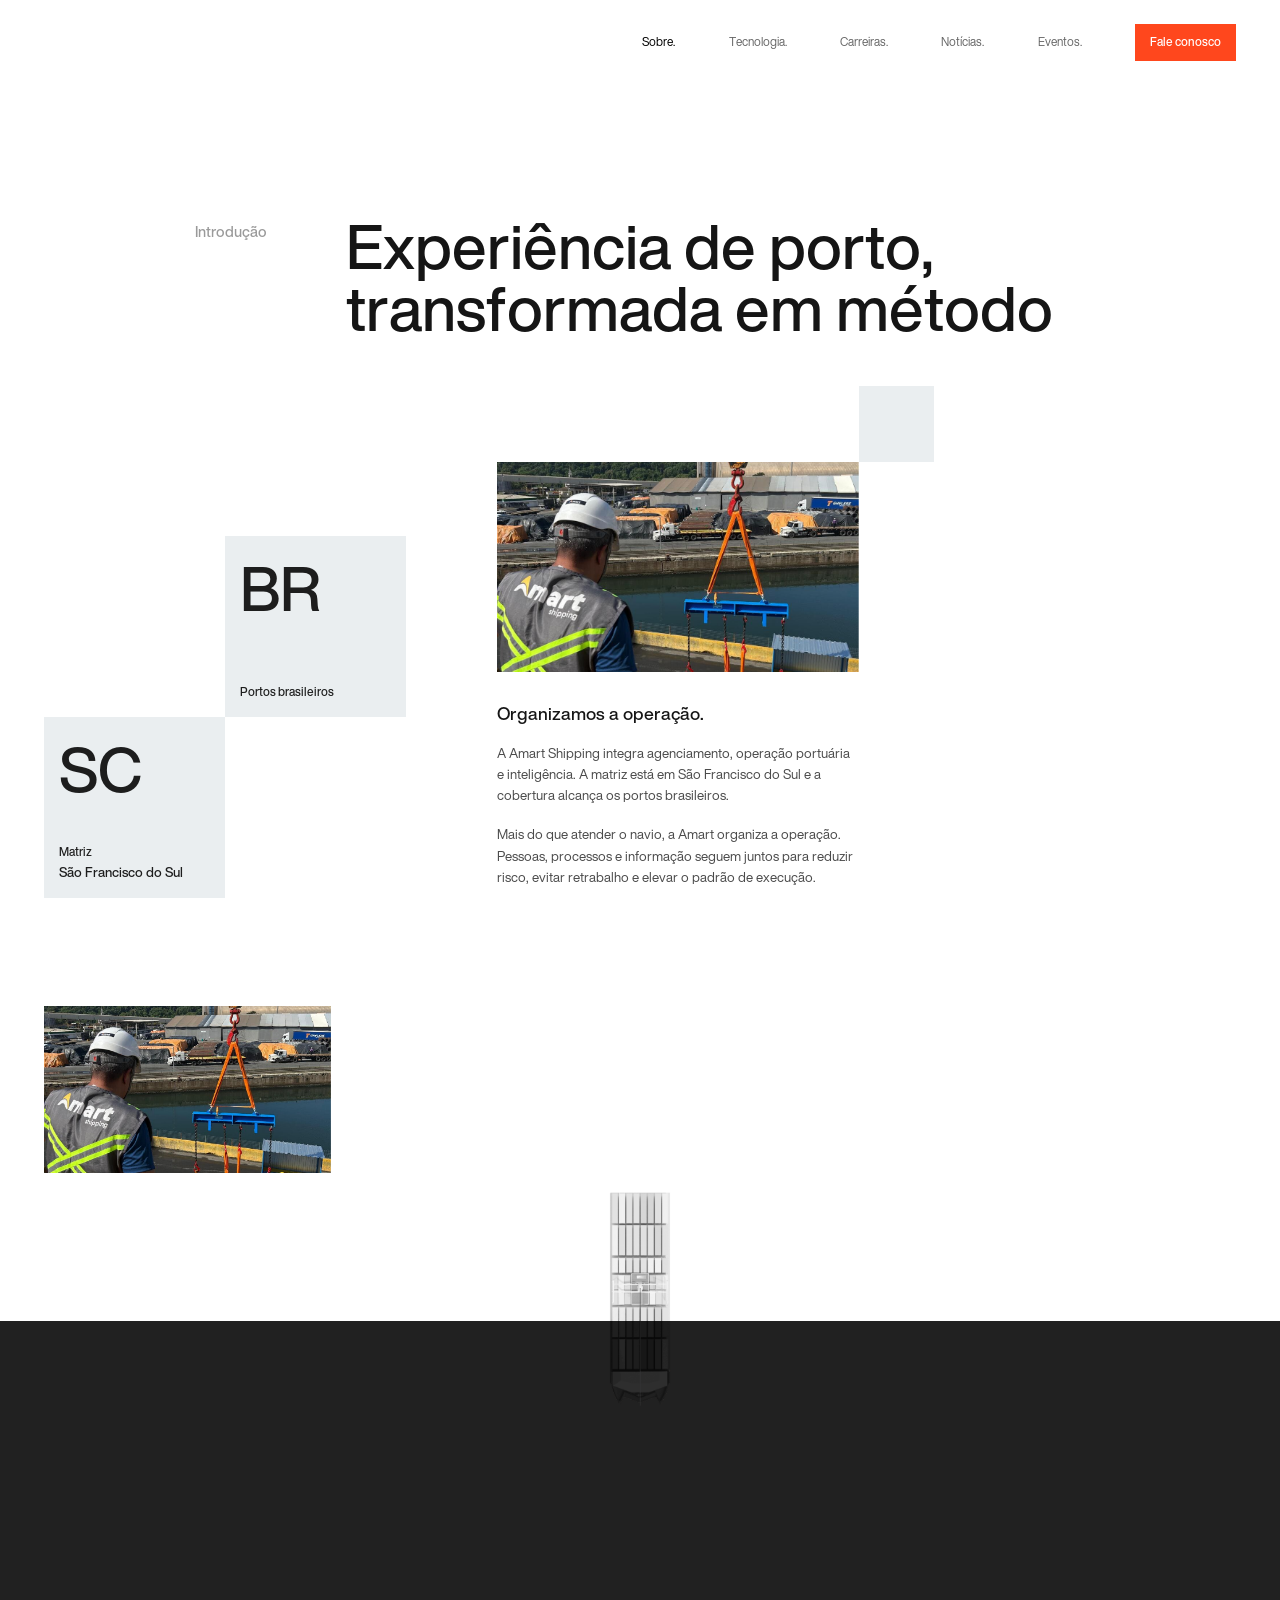
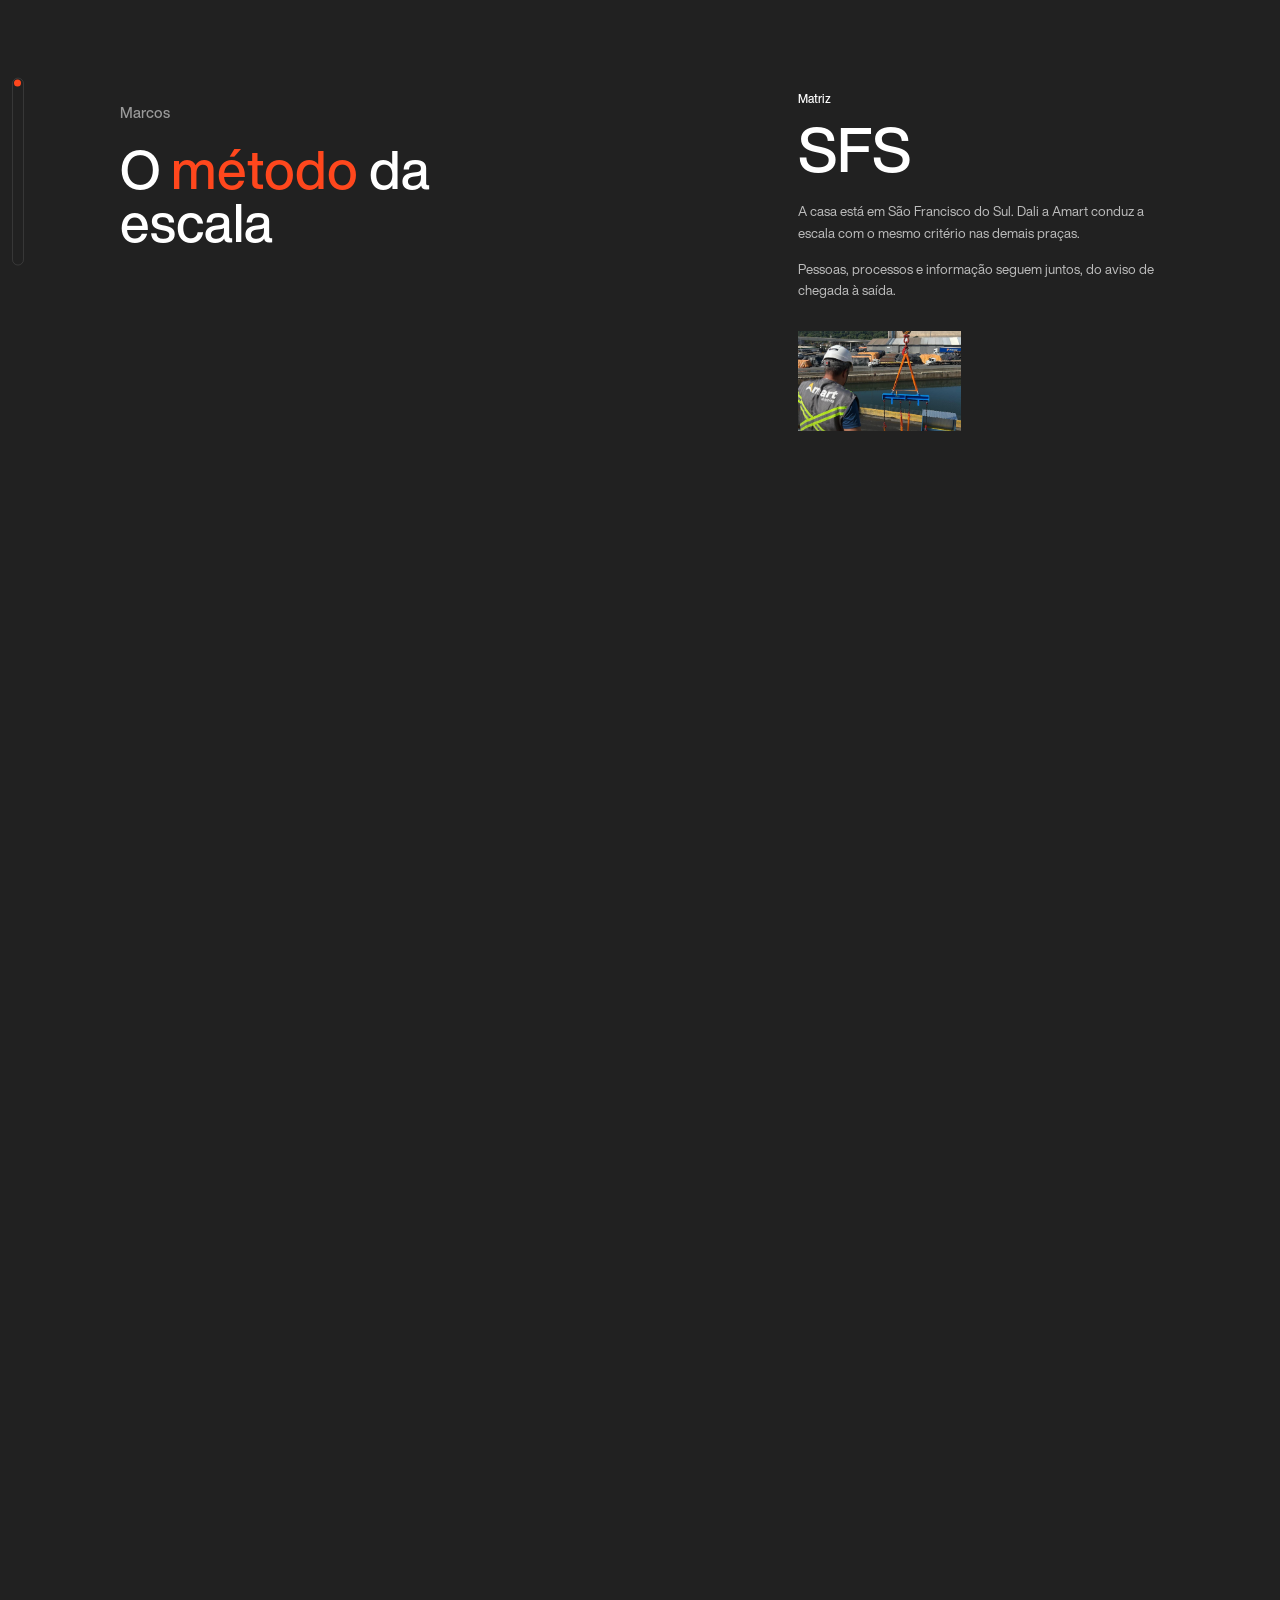
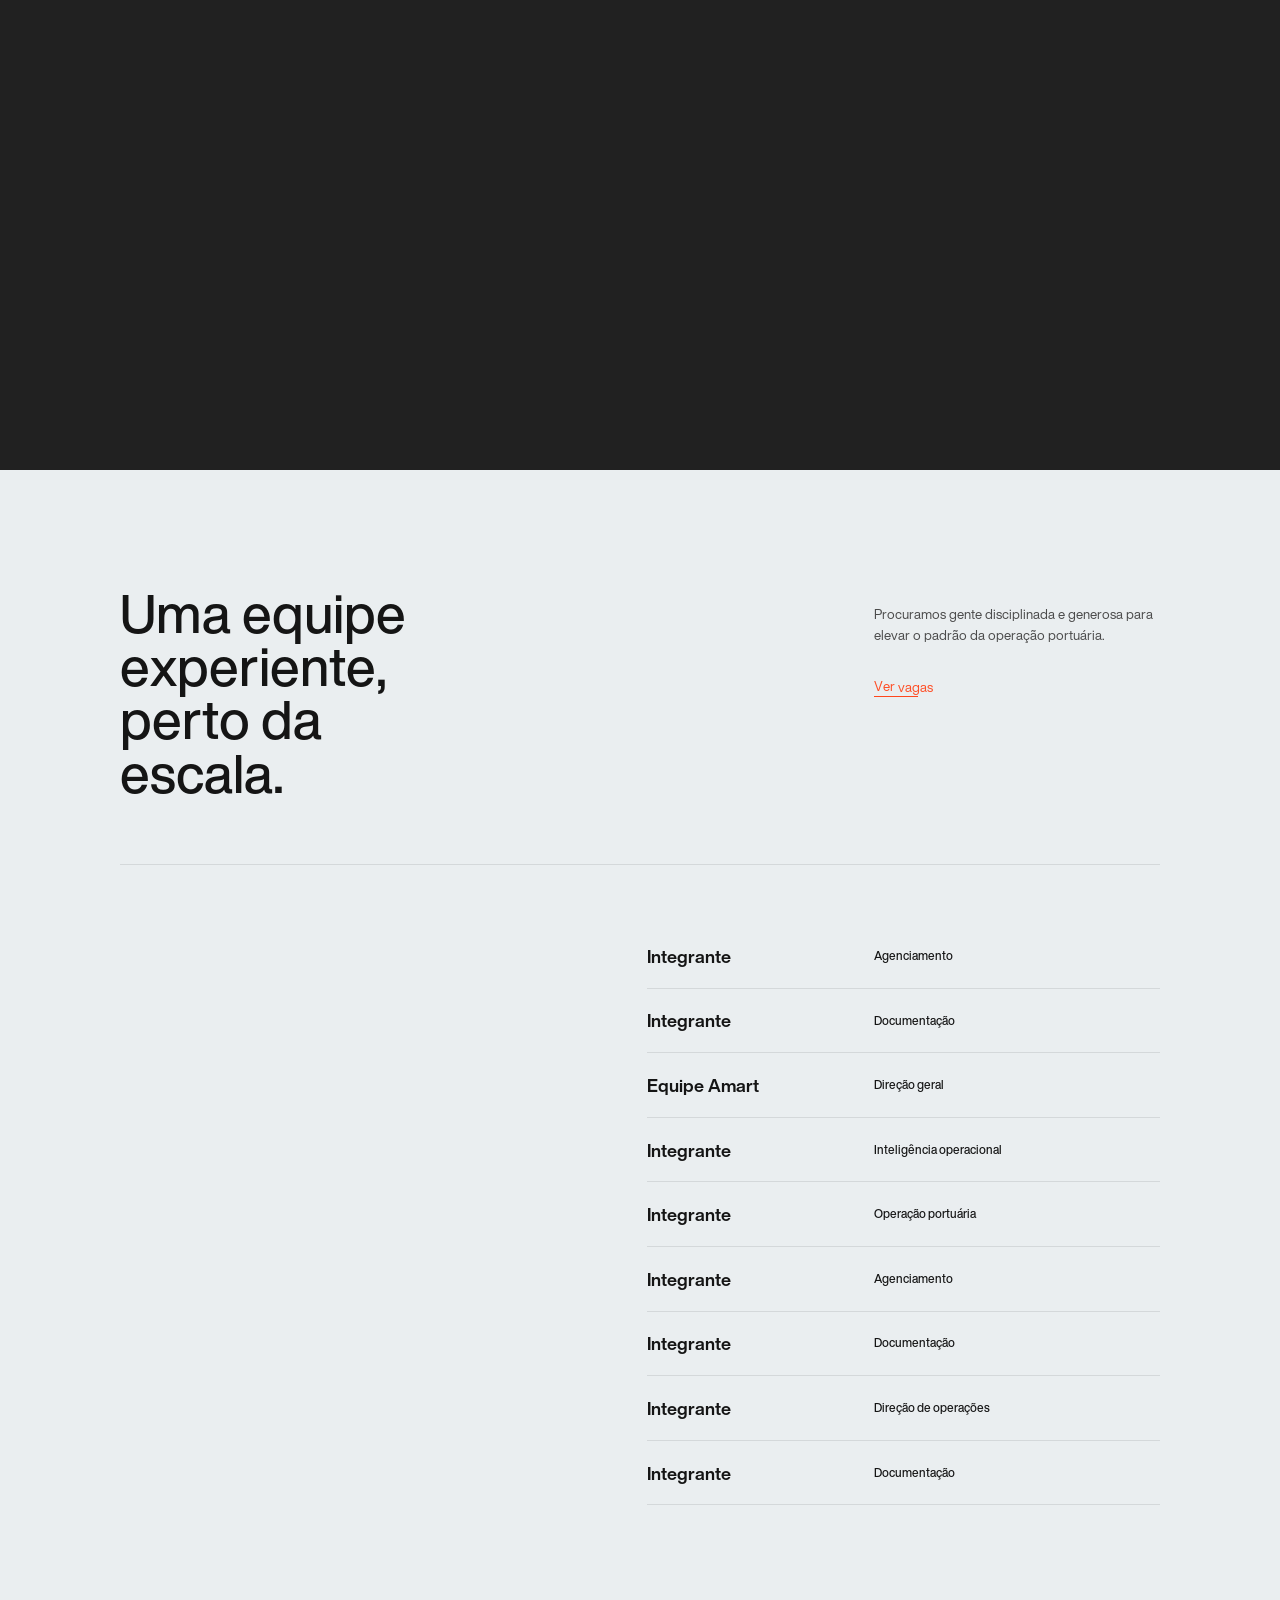
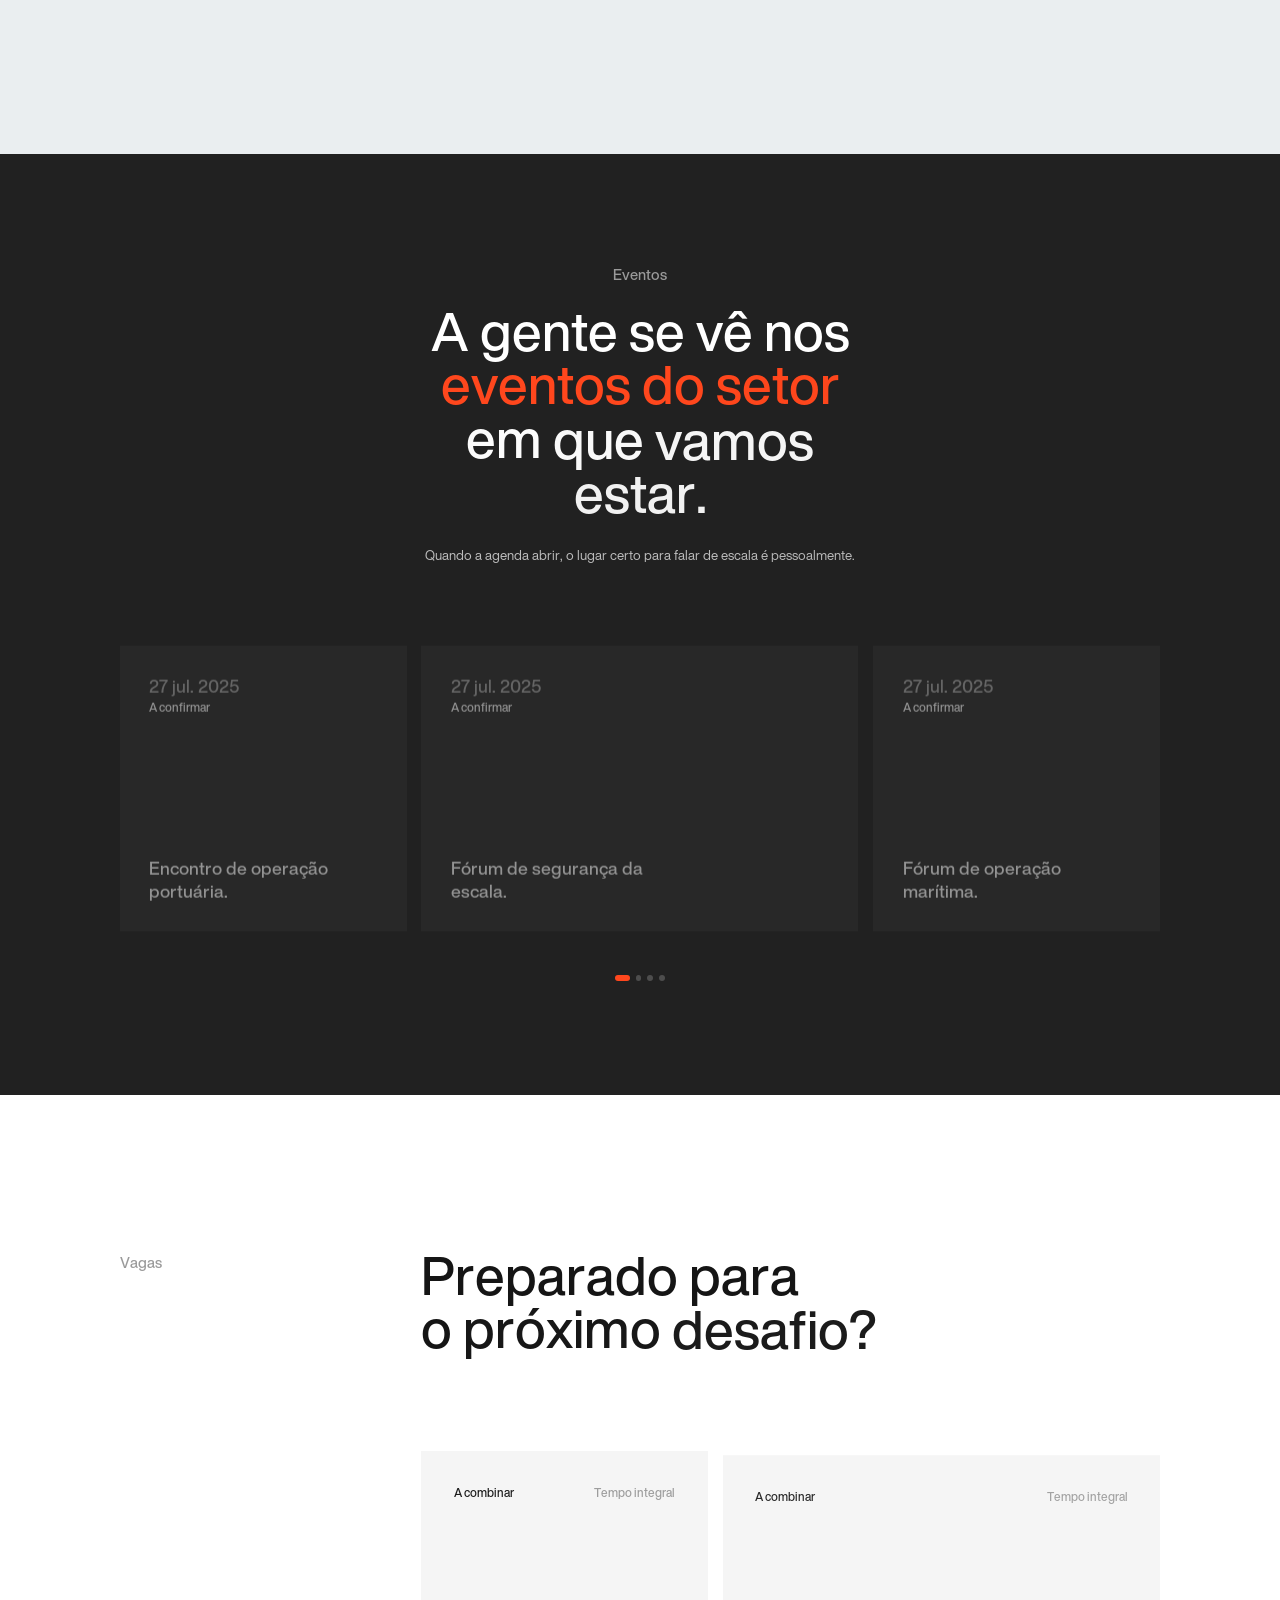
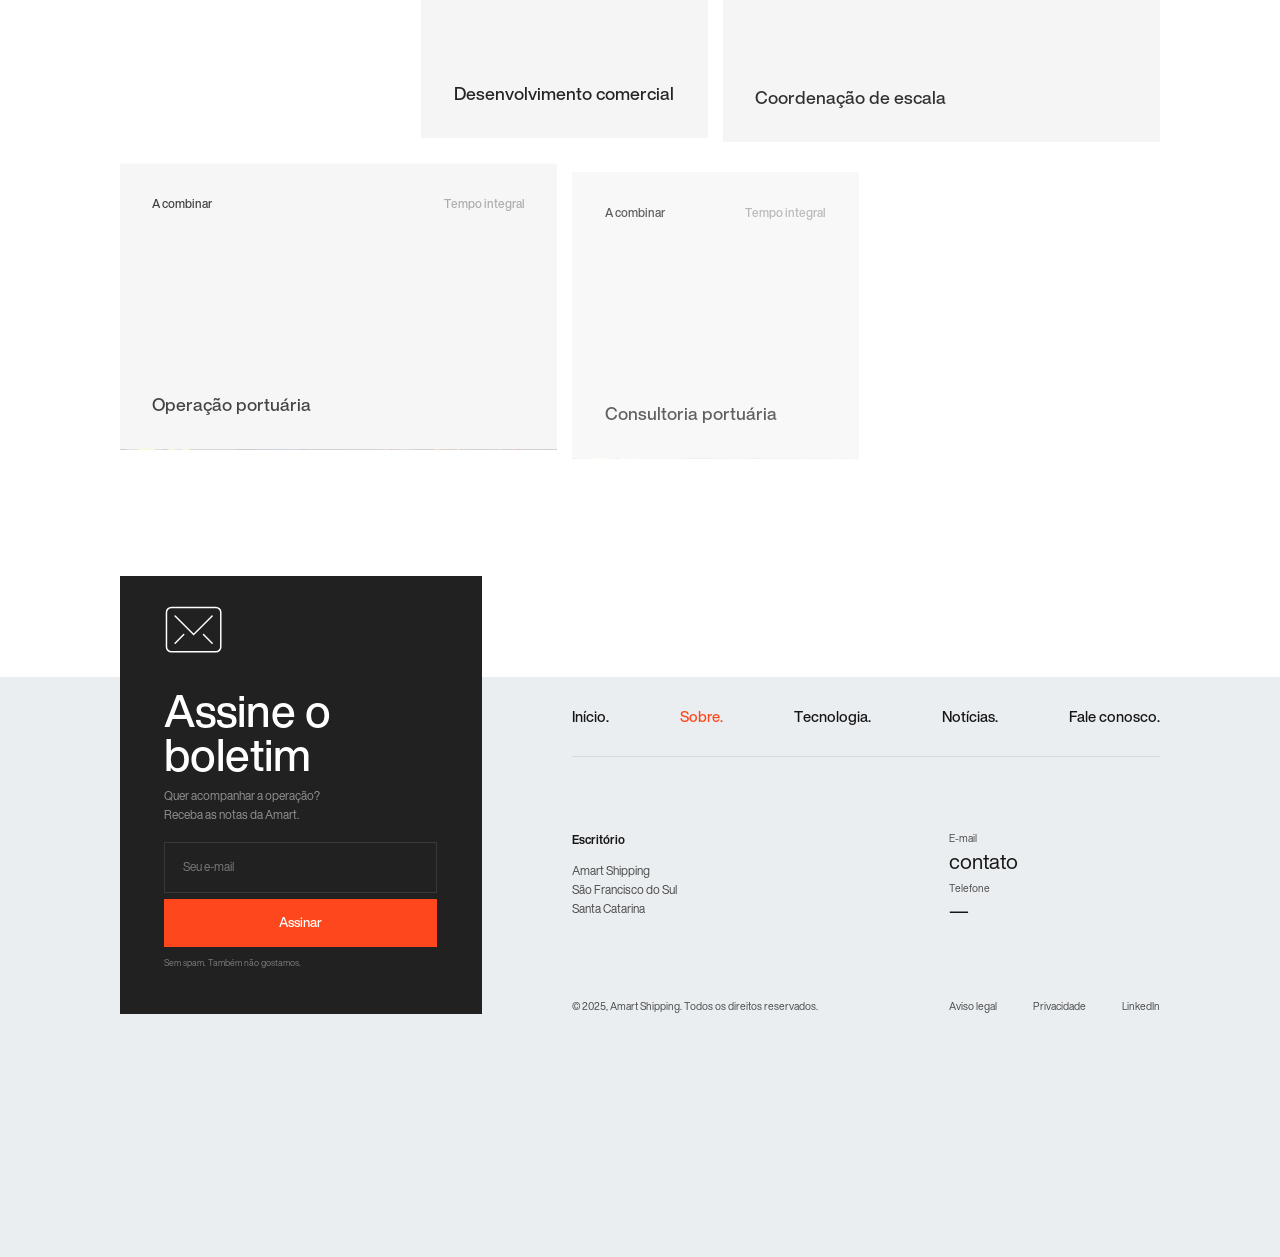
==== about.html @ 6702dd3d "P0 NAUTICA Site de exemplo da Amart Shipping, em português, organizado para VS Code/Live Server.  Co" ====
<!DOCTYPE html><html lang="pt-BR"><head><meta charset="utf-8"><meta name="viewport" content="width=device-width, initial-scale=1.0"><title>Sobre</title><meta property="og:image" content=""><meta property="og:site_name" content="Amart Shipping"><link rel="icon" href="[data-uri]"><meta name="description" content="Operação marítima bem coordenada"><link rel="stylesheet" href="assets/css/index.78ddb5e8.css?v=7"><script src="assets/js/index.d13a8d90.js?v=5"></script></head><body> <div class="wrapper" data-barba="wrapper">  <div class="contact popup"> <div class="popup__overlay"></div> <div class="popup__main" data-lenis-prevent> <form action="#" class="popup__main-form"> <div class="popup__main-head"> <h3 class="h4 heading heading-f-lh popup__main-head-title"> Fale conosco </h3> <div class="popup__main-head-txt txt txt-18"> A escala pede coordenação. Se quiser entender como a Amart conduz a operação, fale com a gente. </div> </div> <div class="popup__main-contact"> <div class="popup__main-contact-label txt txt-18"> Ou prefere apenas dizer olá? </div> <a href="#" class="hover-un popup__main-contact-link txt txt-24"> contato </a> </div> <div class="popup__main-form-inner"> <div class="input-wrap"> <input type="text" class="input-field txt txt-18" name="name" placeholder="Seu nome" required> <div class="input-field-line"></div> </div> <div class="input-wrap"> <input type="email" class="input-field txt txt-18" name="email" placeholder="Seu e-mail" required> <div class="input-field-line"></div> </div> <div class="input-wrap textarea-wrap"> <textarea name="message" cols="30" rows="3" class="input-field txt txt-18" placeholder="Mensagem"></textarea> <div class="input-field-line"></div> </div> <input type="text" class="honey-input" name="blablabla"> </div> <div class="hidden popup__main-form-success"> <p class="popup__main-form-success-txt txt txt-24 txt-med"> Obrigado, <span data-form-name="#"></span> <br><br> Sua mensagem foi recebida. Retornaremos assim que ela chegar. Será um prazer seguir com você. <br><br> Atenciosamente, <br> Equipe Amart </p> </div> <button type="submit" class="arr-hover popup__main-submit"> <div class="popup__main-submit-inner popup__main-submit-inner-default"> <div class="h6 heading heading-bold popup__main-submit-inner-txt">Enviar mensagem</div> <div class="arr-wrap arr-wrap-32"> <div class="arr-ic-main icon icon-32"> <svg width="32" height="32" viewbox="0 0 32 32" fill="none" xmlns="http://www.w3.org/2000/svg"> <path fill-rule="evenodd" clip-rule="evenodd" d="M30.4401 3.68089L3.00001 31.121L0.878693 28.9997L28.3188 1.55957L30.4401 3.68089Z" fill="currentColor"></path> <path fill-rule="evenodd" clip-rule="evenodd" d="M4.5 1.5H30.5V27.5H27.5V4.5H4.5V1.5Z" fill="currentColor"></path> </svg> </div> <div class="arr-ic-clone icon icon-32"> <svg width="32" height="32" viewbox="0 0 32 32" fill="none" xmlns="http://www.w3.org/2000/svg"> <path fill-rule="evenodd" clip-rule="evenodd" d="M30.4401 3.68089L3.00001 31.121L0.878693 28.9997L28.3188 1.55957L30.4401 3.68089Z" fill="currentColor"></path> <path fill-rule="evenodd" clip-rule="evenodd" d="M4.5 1.5H30.5V27.5H27.5V4.5H4.5V1.5Z" fill="currentColor"></path> </svg> </div> </div> </div> <a href="#" class="popup__main-submit-inner popup__main-submit-inner-success" data-popup="close"> <div class="h6 heading heading-bold popup__main-submit-inner-txt">Fechar</div> <div class="icon icon-32"> <svg width="32" height="32" viewbox="0 0 32 32" fill="none" xmlns="http://www.w3.org/2000/svg"> <path fill-rule="evenodd" clip-rule="evenodd" d="M3.00005 0.736328L16.0001 13.7364L29.0001 0.736328L31.2629 2.99907L18.2628 15.9991L31.2629 28.9992L29.0001 31.2619L16.0001 18.2619L3.00005 31.2619L0.737305 28.9992L13.7373 15.9991L0.737305 2.99907L3.00005 0.736328Z" fill="currentColor"></path> </svg> </div> </a> <div class="popup__main-submit-aspect"></div> </button> </form> <a href="#" class="popup__close" data-popup="close"> <div class="icon icon-32"> <svg width="32" height="32" viewbox="0 0 32 32" fill="none" xmlns="http://www.w3.org/2000/svg"> <path d="M25.1924 6.80664L6.80762 25.1914M6.80762 6.80664L25.1924 25.1914" stroke="currentColor" stroke-width="1.5" stroke-linecap="round" stroke-linejoin="round"></path> </svg> </div> </a> </div> </div> <div class="download popup"> <div class="popup__overlay"></div> <div class="popup__main" data-lenis-prevent> <form action="#" class="popup__main-form"> <div class="popup__main-head"> <h3 class="h4 heading heading-f-lh popup__main-head-title"> Peça uma leitura da sua escala </h3> <div class="popup__main-head-txt txt txt-18"> Conte o navio, o porto e a janela. A Amart devolve uma leitura objetiva da escala, sem compromisso, para você decidir com mais segurança. </div> </div> <div class="popup__main-contact"> <div class="popup__main-contact-label txt txt-18"> Ou prefere apenas dizer olá? </div> <a href="#" class="hover-un popup__main-contact-link txt txt-24"> contato </a> </div> <div class="popup__main-form-inner"> <div class="input-wrap"> <input type="text" class="input-field txt txt-18" name="name" placeholder="Seu nome" required> <div class="input-field-line"></div> </div> <div class="input-wrap"> <input type="email" class="input-field txt txt-18" name="email" placeholder="Seu e-mail" required> <div class="input-field-line"></div> </div> <div class="input-wrap textarea-wrap"> <textarea name="message" cols="30" rows="3" class="input-field txt txt-18" placeholder="Rota e prazos"></textarea> <div class="input-field-line"></div> </div> <input type="text" class="honey-input" name="blablabla"> </div> <div class="hidden popup__main-form-success"> <p class="popup__main-form-success-txt txt txt-24 txt-med"> Obrigado, <span data-form-name="#"></span> <br><br> Sua mensagem foi recebida. Retornaremos assim que ela chegar. Será um prazer seguir com você. <br><br> Atenciosamente, <br> Equipe Amart </p> </div> <button type="submit" class="arr-hover popup__main-submit"> <div class="popup__main-submit-inner popup__main-submit-inner-default"> <div class="h6 heading heading-bold popup__main-submit-inner-txt">Enviar mensagem</div> <div class="arr-wrap arr-wrap-32"> <div class="arr-ic-main icon icon-32"> <svg width="32" height="32" viewbox="0 0 32 32" fill="none" xmlns="http://www.w3.org/2000/svg"> <path fill-rule="evenodd" clip-rule="evenodd" d="M30.4401 3.68089L3.00001 31.121L0.878693 28.9997L28.3188 1.55957L30.4401 3.68089Z" fill="currentColor"></path> <path fill-rule="evenodd" clip-rule="evenodd" d="M4.5 1.5H30.5V27.5H27.5V4.5H4.5V1.5Z" fill="currentColor"></path> </svg> </div> <div class="arr-ic-clone icon icon-32"> <svg width="32" height="32" viewbox="0 0 32 32" fill="none" xmlns="http://www.w3.org/2000/svg"> <path fill-rule="evenodd" clip-rule="evenodd" d="M30.4401 3.68089L3.00001 31.121L0.878693 28.9997L28.3188 1.55957L30.4401 3.68089Z" fill="currentColor"></path> <path fill-rule="evenodd" clip-rule="evenodd" d="M4.5 1.5H30.5V27.5H27.5V4.5H4.5V1.5Z" fill="currentColor"></path> </svg> </div> </div> </div> <a href="#" class="popup__main-submit-inner popup__main-submit-inner-success" data-popup="close"> <div class="h6 heading heading-bold popup__main-submit-inner-txt">Fechar</div> <div class="icon icon-32"> <svg width="32" height="32" viewbox="0 0 32 32" fill="none" xmlns="http://www.w3.org/2000/svg"> <path fill-rule="evenodd" clip-rule="evenodd" d="M3.00005 0.736328L16.0001 13.7364L29.0001 0.736328L31.2629 2.99907L18.2628 15.9991L31.2629 28.9992L29.0001 31.2619L16.0001 18.2619L3.00005 31.2619L0.737305 28.9992L13.7373 15.9991L0.737305 2.99907L3.00005 0.736328Z" fill="currentColor"></path> </svg> </div> </a> <div class="popup__main-submit-aspect"></div> </button> </form> <a href="#" class="popup__close" data-popup="close"> <div class="icon icon-32"> <svg width="32" height="32" viewbox="0 0 32 32" fill="none" xmlns="http://www.w3.org/2000/svg"> <path d="M25.1924 6.80664L6.80762 25.1914M6.80762 6.80664L25.1924 25.1914" stroke="currentColor" stroke-width="1.5" stroke-linecap="round" stroke-linejoin="round"></path> </svg> </div> </a> </div> </div> <div class="event popup"> <div class="popup__overlay"></div> <div class="popup__main" data-lenis-prevent> <a href="#" class="popup__close" data-popup="close"> <div class="icon icon-32"> <svg width="32" height="32" viewbox="0 0 32 32" fill="none" xmlns="http://www.w3.org/2000/svg"> <path d="M25.1924 6.80664L6.80762 25.1914M6.80762 6.80664L25.1924 25.1914" stroke="currentColor" stroke-width="1.5" stroke-linecap="round" stroke-linejoin="round"></path> </svg> </div> </a> <div class="popup__main-event"> <div class="popup__main-event-info"> <div class="img-wrap popup__main-event-info-img" style="--aspect:56%" data-popup-event="thumbnail"> <img src="assets/img/amart-operacao.jpg" alt="Equipe" class="img-abs img-fill" loading="lazy" width="488" height="442"> </div> <div class="h3 heading popup__main-event-title" data-popup-event="name">Nome do evento</div> <div class="popup__main-event-info-item" data-popup-event="date"> <div class="popup__main-event-info-label txt txt-14">Data:</div> <div class="popup__main-event-info-title txt txt-16 txt-med"></div> </div> <div class="popup__main-event-info-item" data-popup-event="full_location"> <div class="popup__main-event-info-label txt txt-14">Local:</div> <div class="popup__main-event-info-title txt txt-16 txt-med"></div> </div> <div class="popup__main-event-info-item" data-popup-event="members"> <div class="popup__main-event-info-label txt txt-14">Quem representa:</div> <div class="popup__main-event-info-title txt txt-16 txt-med"></div> </div> <div class="popup__main-event-info-item" data-popup-event="activities"> <div class="popup__main-event-info-label txt txt-14">Atividades:</div> <div class="popup__main-event-info-title txt txt-16 txt-med"></div> </div> <div class="popup__main-event-info-item"> <div class="popup__main-event-info-label txt txt-14">Agendar:</div> <a href="#" class="popup__main-event-info-title txt txt-16 txt-med">contato</a> </div> </div> <div class="popup__main-event-content"> <div class="h5 heading popup__main-event-title" data-popup-event="name">Nome do evento</div> <span class="p-line"></span> <div class="popup__main-event-richtext txt txt-16" data-popup-event="content"> Apresentação do evento </div> <a href="#" class="popup__main-event-link txt txt-16" data-popup-event="link">Leia mais</a> </div> </div> </div> </div> <div class="trans__wrapper"> <div class="trans__logo"> <img src="assets/logos/logo-icon.0188e3e5.svg" alt="" width="146" height="146"> </div> <div class="trans__inner"> <div class="trans__item"></div> <div class="trans__item"></div> <div class="trans__item"></div> <div class="trans__item"></div> <div class="trans__item"></div> <div class="trans__item"></div> </div> <div class="trans__home"> <div class="trans__home-inner"> <div class="container grid"> <div class="trans__count"> <div class="trans__count-number"> <div class="trans__count-value">00</div> <span class="trans__count-percent"> % </span> </div> <div class="trans__count-bar"> <div class="trans__count-bar-inner"></div> </div> </div> <h1 class="h1 heading home-hero__title"> Operação marítima bem coordenada </h1> <div class="home-hero__backer"> <div class="home-hero__backer-label txt txt-12"> Presença nas principais praças do Brasil: </div> <div class="home-hero__backer-inner"> <div class="home-hero__backer-item"> <img srcset="assets/logos/bayern-kapital.5e5a5f43.svg" alt="bayern-kapital" loading="lazy" width="57" height="25"> </div> <div class="home-hero__backer-item"> <img src="assets/logos/backer-sosv.09ab27a2.svg" alt="sosv" loading="lazy" width="50" height="22"> </div> <div class="home-hero__backer-item"> <img srcset="assets/logos/backer-lowercarbon.e4109ce5.svg" alt="lowercarbon" loading="lazy" width="172" height="25"> </div> <div class="home-hero__backer-item"> <img src="assets/logos/backer-fttf.07405581.svg" alt="fttf" loading="lazy" width="206" height="24"> </div> <div class="home-hero__backer-item"> <img src="assets/logos/future-planet-capital.2aa6641a.svg" alt="future-planet-capital" loading="lazy" width="31" height="25"> </div> <div class="home-hero__backer-item"> <img src="assets/logos/farvatn.b56e358d.svg" alt="farvatn" loading="lazy" width="98" height="25"> </div> </div> </div> </div> </div> </div> </div> <header class="header"> <div class="container"> <a href="index.html" class="header__logo"> <div class="header__logo-shape"> <svg class="header__logo-shape-top" width="29" height="31" viewbox="0 0 29 31" fill="currentColor" xmlns="http://www.w3.org/2000/svg"> <path d="M28.591 9.97462C28.591 8.03639 26.4306 5.01796 25.9633 4.4587C23.0751 1.58583 19.2446 0 15.1689 0C7.46963 0 1.08035 5.70745 0.0078125 13.108C1.43276 10.7331 3.2714 9.18554 5.32455 8.63395C8.72603 7.72229 12.6408 9.43069 16.9539 13.7055C16.9999 13.7515 17.0459 13.7975 17.0995 13.8434L17.2451 13.9966C18.4632 15.4982 20.2712 16.3562 22.2017 16.3562C25.7258 16.3562 28.591 13.491 28.591 9.97462Z"></path> </svg> <svg class="header__logo-shape-bottom" width="29" height="31" viewbox="0 0 29 31" fill="currentColor" xmlns="http://www.w3.org/2000/svg"> <path d="M24.0709 24.0874C20.248 24.2023 15.9962 22.356 12.6407 19.215C11.8822 23.6277 12.8475 26.9833 15.3833 28.5384C18.1412 30.2315 22.1556 29.5037 25.3809 26.7228C26.5913 25.6426 27.6102 24.3862 28.4223 22.9842C27.1353 23.666 25.672 24.0414 24.0709 24.0874Z"></path> <path d="M11.1927 17.6905C10.0053 16.3191 9.017 14.8099 8.26622 13.2088C7.64568 11.8834 7.31626 10.8875 7.26263 10.1367C7.23965 10.1367 7.209 10.1367 7.18602 10.1367C2.50515 10.1367 0.421355 16.0357 0.030644 17.2844C0.015322 17.3151 0.007661 17.3457 0 17.3764L0.145559 18.2727C1.5322 25.4204 7.85252 30.6299 15.1688 30.6299C15.3526 30.6299 15.5288 30.6222 15.7127 30.6146C15.2837 30.446 14.8777 30.2545 14.4793 30.0094C11.0625 27.9102 9.87503 23.4286 11.1927 17.6905Z"></path> </svg> </div> <div class="header__typo-1"> <svg class="header__logo-letter letter-c" width="18" height="32" viewbox="0 0 18 32" fill="currentColor" xmlns="http://www.w3.org/2000/svg"> <path d="M0 15.4841C0 14.2772 0.214508 13.0702 0.643524 11.8709C1.07254 10.6716 1.69308 9.60131 2.52047 8.65248C3.34019 7.71124 4.34379 6.93699 5.5389 6.34492C6.73402 5.75285 8.09002 5.44922 9.61456 5.44922C11.4226 5.44922 12.9701 5.85911 14.2495 6.67891C15.5288 7.4987 16.4788 8.5538 17.107 9.83662L15.9042 10.5198C15.5442 9.82144 15.1152 9.23696 14.6325 8.75875C14.1499 8.28813 13.6213 7.901 13.062 7.61256C12.5027 7.31652 11.9129 7.10398 11.3 6.97494C10.6871 6.8459 10.0895 6.77759 9.49964 6.77759C8.20493 6.77759 7.05578 7.03567 6.06751 7.55942C5.07924 8.07559 4.23653 8.75116 3.54704 9.58613C2.85755 10.4211 2.34426 11.3548 1.99186 12.4099C1.63945 13.4574 1.46325 14.5125 1.46325 15.5676C1.46325 16.7593 1.6701 17.8903 2.09145 18.9682C2.51281 20.0461 3.07972 20.9949 3.80752 21.8147C4.53531 22.6345 5.39334 23.2949 6.38161 23.7883C7.36988 24.2817 8.44242 24.5246 9.58391 24.5246C10.1968 24.5246 10.825 24.4487 11.4685 24.2968C12.1197 24.145 12.7402 23.9097 13.3301 23.5909C13.92 23.2721 14.4716 22.8622 14.9926 22.3612C15.5059 21.8602 15.9349 21.2682 16.2796 20.5926L17.536 21.1847C17.1913 21.9437 16.724 22.6117 16.1341 23.1962C15.5442 23.7807 14.8853 24.2741 14.1575 24.6688C13.4297 25.0635 12.6636 25.3595 11.8516 25.5645C11.0395 25.7618 10.2428 25.8605 9.46133 25.8605C8.06703 25.8605 6.79531 25.5569 5.64616 24.9496C4.48935 24.3424 3.49341 23.5605 2.65837 22.5814C1.81566 21.6097 1.16447 20.5015 0.697151 19.2642C0.237491 18.0345 0 16.7745 0 15.4841Z"></path> </svg> <svg class="header__logo-letter letter-a" width="16" height="32" viewbox="0 0 16 32" fill="currentColor" xmlns="http://www.w3.org/2000/svg"> <path d="M6.37014 25.9719C5.68065 25.9719 5.04478 25.8504 4.45489 25.6151C3.86499 25.3798 3.34404 25.061 2.89971 24.6511C2.44771 24.2412 2.10296 23.763 1.85781 23.2089C1.61266 22.6547 1.48242 22.0551 1.48242 21.4099C1.48242 20.7647 1.63564 20.1802 1.94208 19.6488C2.24852 19.1175 2.66987 18.662 3.2138 18.2749C3.75773 17.8878 4.40892 17.5842 5.17502 17.3716C5.94112 17.1515 6.77617 17.0452 7.69549 17.0452C8.4999 17.0452 9.3043 17.1136 10.1087 17.2578C10.9208 17.402 11.6486 17.5918 12.2997 17.8423V16.4C12.2997 15.0033 11.9014 13.8951 11.097 13.0677C10.2926 12.2479 9.21237 11.838 7.83339 11.838C7.1056 11.838 6.33949 11.9899 5.52743 12.2935C4.71536 12.5971 3.89563 13.0298 3.05292 13.5991L2.50899 12.6351C4.41658 11.3522 6.22458 10.707 7.94064 10.707C9.73332 10.707 11.1429 11.2232 12.1772 12.2479C13.2038 13.2803 13.7247 14.6997 13.7247 16.5139V23.7098C13.7247 24.1805 13.9315 24.4158 14.3529 24.4158V25.691C14.261 25.7062 14.1537 25.7214 14.0541 25.7365C13.9469 25.7441 13.8549 25.7517 13.786 25.7517C13.4029 25.7517 13.0965 25.6227 12.8743 25.3722C12.6445 25.1141 12.5143 24.8105 12.476 24.4537V23.224C11.7865 24.1121 10.9131 24.7953 9.84823 25.2659C8.76803 25.729 7.61122 25.9719 6.37014 25.9719ZM6.66125 24.8333C7.76444 24.8333 8.78335 24.6283 9.71033 24.2108C10.6373 23.7933 11.3421 23.2468 11.8401 22.5637C12.1465 22.1689 12.2997 21.7894 12.2997 21.4326V18.829C11.6103 18.5634 10.8978 18.366 10.1547 18.237C9.41156 18.1079 8.63779 18.0396 7.84105 18.0396C7.09793 18.0396 6.42377 18.1231 5.81089 18.2825C5.19801 18.4419 4.67706 18.662 4.24038 18.9505C3.8037 19.2313 3.46662 19.5805 3.22147 19.9828C2.98398 20.3927 2.8614 20.8406 2.8614 21.3264C2.8614 21.8198 2.95333 22.2828 3.14486 22.7155C3.33638 23.1481 3.60452 23.5201 3.94926 23.8313C4.29401 24.1425 4.70004 24.3854 5.16736 24.5676C5.62702 24.7498 6.12498 24.8333 6.66125 24.8333Z"></path> </svg> <svg class="header__logo-letter letter-r" width="10" height="32" viewbox="0 0 10 32" fill="currentColor" xmlns="http://www.w3.org/2000/svg"> <path d="M9.10897 12.2266C7.77595 12.2645 6.60382 12.6593 5.60789 13.4031C4.6043 14.147 3.90715 15.1718 3.50878 16.4774V25.6848H2.07617V10.9514H3.44749V14.5797C3.96078 13.5398 4.64261 12.6972 5.49298 12.0444C6.34335 11.3916 7.25501 11.0197 8.22795 10.921C8.41948 10.9058 8.58802 10.8906 8.74124 10.8906C8.89446 10.8906 9.01704 10.8906 9.11663 10.8906V12.2266H9.10897Z"></path> </svg> <svg class="header__logo-letter letter-g" width="16" height="32" viewbox="0 0 16 32" fill="currentColor" xmlns="http://www.w3.org/2000/svg"> <path d="M7.08358 25.9107C6.057 25.9107 5.10704 25.6982 4.249 25.2731C3.39097 24.848 2.64786 24.2787 2.03498 23.5728C1.41444 22.8668 0.931792 22.0546 0.579386 21.1513C0.22698 20.2481 0.0507812 19.3068 0.0507812 18.3428C0.0507812 17.3408 0.219324 16.3768 0.548747 15.4508C0.885831 14.5247 1.35315 13.7049 1.96603 12.999C2.57891 12.293 3.30671 11.7313 4.15708 11.3138C5.00745 10.8964 5.94209 10.6914 6.97632 10.6914C8.27103 10.6914 9.40486 11.0254 10.3625 11.701C11.3278 12.3689 12.1398 13.1887 12.8063 14.1528V10.9495H14.124V25.9714C14.124 26.9734 13.9325 27.8539 13.5495 28.6054C13.1664 29.3644 12.6608 29.9869 12.0173 30.4879C11.3814 30.9888 10.6383 31.3684 9.78791 31.6189C8.93754 31.877 8.04886 31.9984 7.11422 31.9984C6.25619 31.9984 5.48243 31.9149 4.8006 31.7555C4.11111 31.5961 3.50589 31.3684 2.98494 31.0723C2.464 30.7763 1.99667 30.4195 1.58298 29.9945C1.16929 29.5694 0.81688 29.0988 0.51044 28.5902L1.48338 27.9374C2.07328 28.9394 2.87769 29.6681 3.88894 30.1311C4.90019 30.5941 5.98039 30.8219 7.12188 30.8219C7.88798 30.8219 8.60811 30.7156 9.28228 30.5106C9.95645 30.3057 10.5463 29.9945 11.052 29.5922C11.5576 29.1823 11.956 28.6813 12.2548 28.074C12.5535 27.4668 12.6991 26.7608 12.6991 25.9486V22.715C12.0862 23.679 11.2818 24.4457 10.2705 25.0226C9.25164 25.6222 8.19442 25.9107 7.08358 25.9107ZM7.42832 24.6962C8.05652 24.6962 8.6694 24.5747 9.27462 24.3394C9.87218 24.1041 10.4161 23.7929 10.9064 23.421C11.3891 23.0414 11.7951 22.6163 12.1092 22.1457C12.4233 21.6751 12.6225 21.2045 12.6991 20.7263V15.8834C12.4693 15.3141 12.1628 14.7904 11.7874 14.3122C11.4044 13.8339 10.9754 13.4165 10.4851 13.0825C10.0024 12.7409 9.47381 12.4752 8.91456 12.2779C8.3553 12.0805 7.78839 11.9818 7.21381 11.9818C6.31748 11.9818 5.51307 12.1716 4.80826 12.5511C4.10345 12.9307 3.50589 13.424 3.02325 14.0237C2.5406 14.631 2.16522 15.3141 1.90474 16.0808C1.64427 16.8474 1.52169 17.6141 1.52169 18.3883C1.52169 19.2385 1.67491 20.0431 1.98135 20.7946C2.28779 21.5536 2.70914 22.2216 3.23775 22.8061C3.77402 23.3906 4.40222 23.8536 5.12236 24.1952C5.83483 24.5216 6.60859 24.6962 7.42832 24.6962Z"></path> </svg> <svg class="header__logo-letter letter-o" width="18" height="32" viewbox="0 0 18 32" fill="currentColor" xmlns="http://www.w3.org/2000/svg"> <path d="M8.81911 25.9719C7.76955 25.9719 6.80427 25.7669 5.9156 25.3646C5.02692 24.9547 4.26081 24.4082 3.60963 23.7098C2.95844 23.0115 2.45282 22.1993 2.09275 21.2732C1.73269 20.3472 1.54883 19.3756 1.54883 18.3508C1.54883 17.3109 1.73269 16.3317 2.10808 15.4057C2.48347 14.4796 2.98909 13.6674 3.64028 12.969C4.29146 12.2707 5.05756 11.7166 5.94623 11.3143C6.83491 10.912 7.79254 10.707 8.81911 10.707C9.84568 10.707 10.8033 10.912 11.6767 11.3143C12.55 11.7242 13.3238 12.2707 13.9826 12.969C14.6415 13.6674 15.1548 14.4796 15.5302 15.4057C15.9055 16.3317 16.0894 17.3109 16.0894 18.3508C16.0894 19.368 15.9055 20.3472 15.5302 21.2732C15.1548 22.1993 14.6491 23.0115 13.998 23.7098C13.3468 24.4082 12.5807 24.9623 11.692 25.3646C10.811 25.7669 9.85334 25.9719 8.81911 25.9719ZM2.98909 18.404C2.98909 19.2769 3.14231 20.0891 3.44875 20.8558C3.75519 21.6224 4.16888 22.2904 4.68983 22.8521C5.21078 23.4214 5.83132 23.8692 6.53613 24.1956C7.24095 24.5296 7.99172 24.689 8.79613 24.689C9.60053 24.689 10.3513 24.522 11.0561 24.1956C11.7609 23.8692 12.3815 23.4062 12.9177 22.8217C13.454 22.2373 13.8677 21.5617 14.1742 20.795C14.4806 20.0284 14.6338 19.201 14.6338 18.3129C14.6338 17.4475 14.4806 16.6278 14.1742 15.8611C13.8677 15.0944 13.4464 14.4265 12.9177 13.8496C12.3815 13.2727 11.7686 12.8172 11.0714 12.4757C10.3743 12.1341 9.62352 11.9671 8.82678 11.9671C8.02237 11.9671 7.27159 12.1341 6.56677 12.4757C5.86196 12.8172 5.24909 13.2803 4.72048 13.8647C4.19953 14.4492 3.77818 15.1324 3.46408 15.9218C3.14232 16.7037 2.98909 17.531 2.98909 18.404Z"></path> </svg> </div> <div class="header__typo-2"> <svg class="header__logo-letter letter-k" width="19" height="32" viewbox="0 0 19 32" fill="currentColor" xmlns="http://www.w3.org/2000/svg"> <path d="M1.57422 25.6834V5.59091H4.77651V15.937L14.3298 5.56055H17.8768L9.87108 14.4568L18.3365 25.6834H14.7588L7.89454 16.4152L4.77651 19.6185V25.6834H1.57422Z"></path> </svg> <svg class="header__logo-letter letter-i" width="5" height="32" viewbox="0 0 5 32" fill="currentColor" xmlns="http://www.w3.org/2000/svg"> <path d="M1.05371 8.43098V5H4.20238V8.43098H1.05371ZM1.05371 10.8676H4.20238V25.6922H1.05371V10.8676Z"></path> </svg> <svg class="header__logo-letter letter-t" width="12" height="32" viewbox="0 0 12 32" fill="currentColor" xmlns="http://www.w3.org/2000/svg"> <path d="M11.2979 24.9253C10.8995 25.115 10.3479 25.3276 9.63543 25.5629C8.93062 25.7982 8.17984 25.9196 7.37543 25.9196C6.87747 25.9196 6.41014 25.8513 5.97347 25.7223C5.53679 25.5932 5.14608 25.3959 4.81666 25.1302C4.47957 24.8645 4.2191 24.523 4.02757 24.0979C3.83605 23.6728 3.74411 23.1566 3.74411 22.557V13.2736H1.76758V10.8673H3.74411V5.99414H6.89279V10.8673H10.1564V13.2736H6.89279V21.5474C6.93109 22.0788 7.09964 22.4583 7.39076 22.6936C7.68954 22.9289 8.04961 23.0504 8.49395 23.0504C8.93062 23.0504 9.35198 22.9745 9.75035 22.8226C10.1487 22.6708 10.4475 22.5494 10.639 22.4507L11.2979 24.9253Z"></path> </svg> <svg class="header__logo-letter letter-e" width="16" height="32" viewbox="0 0 16 32" fill="currentColor" xmlns="http://www.w3.org/2000/svg"> <path d="M7.87906 25.9733C6.71459 25.9733 5.65737 25.7684 4.70741 25.3661C3.75744 24.9562 2.93771 24.4096 2.26355 23.7113C1.58938 23.013 1.06077 22.2008 0.693039 21.2747C0.31765 20.3486 0.133789 19.3694 0.133789 18.3295C0.133789 17.2896 0.31765 16.3028 0.693039 15.3692C1.06843 14.4355 1.58938 13.6081 2.26355 12.9022C2.93771 12.1963 3.75744 11.6346 4.70741 11.2323C5.65737 10.8224 6.7299 10.625 7.9097 10.625C9.07417 10.625 10.1237 10.8299 11.0737 11.2474C12.016 11.6649 12.8204 12.219 13.4869 12.9022C14.1534 13.593 14.6667 14.3976 15.0191 15.3084C15.3715 16.2269 15.5477 17.1833 15.5477 18.1853C15.5477 18.413 15.5401 18.6256 15.5171 18.8229C15.4941 19.0203 15.4788 19.1873 15.4558 19.3163H3.47398C3.52761 19.9767 3.68849 20.5764 3.94896 21.1001C4.20944 21.6239 4.53886 22.0869 4.95255 22.474C5.35859 22.8612 5.82591 23.1572 6.35452 23.3697C6.87546 23.5747 7.42705 23.6809 8.00163 23.6809C8.42298 23.6809 8.83668 23.6278 9.24272 23.5215C9.65641 23.4153 10.0318 23.2635 10.3689 23.0661C10.7136 22.8687 11.0201 22.6258 11.2882 22.345C11.5563 22.0641 11.7632 21.7529 11.9164 21.4113L14.6054 22.178C14.0921 23.2938 13.2341 24.2047 12.0466 24.9106C10.8439 25.6166 9.45722 25.9733 7.87906 25.9733ZM12.422 17.1606C12.3684 16.5381 12.2075 15.9612 11.947 15.4299C11.6866 14.8985 11.3571 14.4507 10.9588 14.0863C10.5604 13.7144 10.0931 13.4335 9.55681 13.221C9.02054 13.0161 8.46129 12.9098 7.87139 12.9098C7.28149 12.9098 6.72225 13.0161 6.2013 13.221C5.68035 13.426 5.21303 13.7144 4.81466 14.0863C4.41629 14.4583 4.08686 14.9061 3.84171 15.4299C3.59656 15.9612 3.44333 16.5381 3.38205 17.1606H12.422Z"></path> </svg> </div> </a> <div class="header__links"> <div class="header__links-inner"> <a href="index.html" class="header__link txt txt-16" data-link="home">Início.</a> <a class='header__link txt txt-16' data-link='about' href='about.html'>Sobre.</a> <a class='header__link txt txt-16' data-link='tech' href='tech.html'>Tecnologia.</a> <a class='header__link txt txt-16' data-link='job' href='about.html#job'>Carreiras.</a> <a class='header__link txt txt-16' data-link='news' href='news.html'>Notícias.</a> <a class='header__link txt txt-16' data-link='event' href='about.html#event'>Eventos.</a> </div> <div class="header__links-toggle"> <span class="header__links-toggle-icon header__links-toggle-icon-1"></span> <span class="header__links-toggle-icon header__links-toggle-icon-2"></span> <span class="header__links-toggle-icon header__links-toggle-icon-3"></span> </div> </div> <div class="header_act"> <a href="#" class="btn btn-pri header__btn" data-popup="contact"> <div class="txt txt-16 txt-med"> Fale conosco </div> </a> </div> <a href="#" class="header__toggle"> <span class="header__toggle-icon header__toggle-icon-1"></span> <span class="header__toggle-icon header__toggle-icon-2"></span> <span class="header__toggle-icon header__toggle-icon-3"></span> </a> <nav class="header__nav" data-lenis-prevent> <ul> <li class="header__nav-item"><a href="index.html" data-link="home" class="header__nav-link txt txt-16 txt-med">Início.</a></li> <li class="header__nav-item"><a class='header__nav-link txt txt-16 txt-med' data-link='about' href='about.html'>Sobre.</a></li> <li class="header__nav-item"><a class='header__nav-link txt txt-16 txt-med' data-link='tech' href='tech.html'>Tecnologia.</a></li> <li class="header__nav-item"><a class='header__nav-link txt txt-16 txt-med' data-link='job' href='about.html#job'>Carreiras.</a></li> <li class="header__nav-item"><a class='header__nav-link txt txt-16 txt-med' data-link='news' href='news.html'>Notícias.</a></li> <li class="header__nav-item"><a class='header__nav-link txt txt-16 txt-med' data-link='event' href='about.html#event'>Eventos.</a></li> <li class="header__nav-item"> <a href="#" class="h6 header__nav-cta heading" data-popup="contact"> Fale conosco <div class="arr-ic-main icon"> <svg width="32" height="32" viewbox="0 0 32 32" fill="none" xmlns="http://www.w3.org/2000/svg"> <path fill-rule="evenodd" clip-rule="evenodd" d="M30.4401 3.68089L3.00001 31.121L0.878693 28.9997L28.3188 1.55957L30.4401 3.68089Z" fill="white"></path> <path fill-rule="evenodd" clip-rule="evenodd" d="M4.5 1.5H30.5V27.5H27.5V4.5H4.5V1.5Z" fill="white"></path> </svg> </div> </a> </li> </ul> </nav> </div> </header> <div class="main" data-barba="container" data-barba-namespace="about" data-namespace="about"> <section class="abt-hero"> <div class="container grid"> <div class="abt-hero__label txt txt-20 txt-med"> Introdução </div> <h1 class="abt-hero__title h2 heading"> Experiência de porto, transformada em método </h1> </div>  </section> <section class="abt-info"> <div class="container grid">  <div class="abt-info__richtext"> <div class="abt-info__richtext-img img-wrap" style="--aspect:58%"> <img src="assets/img/amart-operacao.jpg" alt="Equipe" class="img-abs img-fill" loading="lazy" width="488" height="442"> </div> <h3 class="abt-info__richtext-h3 txt txt-24 txt-med"> Organizamos a operação. </h3> <p class="abt-info__richtext-p txt txt-18"> A Amart Shipping integra agenciamento, operação portuária e inteligência. A matriz está em São Francisco do Sul e a cobertura alcança os portos brasileiros. </p> <p class="abt-info__richtext-p txt txt-18"> Mais do que atender o navio, a Amart organiza a operação. Pessoas, processos e informação seguem juntos para reduzir risco, evitar retrabalho e elevar o padrão de execução. </p> <div class="abt-info__richtext-decor"></div> </div> <div class="abt-info__add"> <div class="abt-info__add-member"> <div class="abt-info__add-member-inner"> <div class="abt-info__add-member-amount h2 heading"> BR </div> <div class="abt-info__add-member-label txt txt-16 txt-med"> Portos brasileiros </div> </div> </div> <div class="abt-info__add-member"> <div class="abt-info__add-member-inner"> <div class="abt-info__add-member-amount h2 heading"> SC </div> <div class="abt-info__add-member-label txt txt-16 txt-med"> Matriz <br><span class="txt txt-18">São Francisco do Sul</span> </div> </div> </div> </div> <div class="abt-info__swiper"> <div class="swiper"> <div class="swiper-nav"> <a href="#" class="icon icon-32 swiper-nav-btn swiper-nav-btn-left"> <div class="icon icon-20"> <svg width="20" height="20" viewbox="0 0 20 20" fill="none" xmlns="http://www.w3.org/2000/svg"> <path d="M15 12.5L10 7.5L5 12.5" stroke="currentColor" stroke-width="1.5" stroke-linecap="square"></path> </svg> </div> </a> <a href="#" class="icon icon-32 swiper-nav-btn swiper-nav-btn-right"> <div class="icon icon-20"> <svg width="20" height="20" viewbox="0 0 20 20" fill="none" xmlns="http://www.w3.org/2000/svg"> <path d="M5 7.5L10 12.5L15 7.5" stroke="black" stroke-width="1.5" stroke-linecap="square"></path> </svg> </div> </a> </div> <div class="swiper-wrapper"> <div class="abt-info__swiper-item img-wrap swiper-slide"> <img src="assets/img/amart-operacao.jpg" alt class="img-abs img-fill" width="386" height="225"> </div> <div class="abt-info__swiper-item abt-info__swiper-item-vid swiper-slide"> <img src="assets/img/amart-operacao.jpg" class="img-abs img-fill" alt="Operação da Amart Shipping"> </div> <div class="abt-info__swiper-item abt-info__swiper-item-img swiper-slide"> <img src="assets/img/amart-about.jpg" alt class="img-abs img-fill" width="386" height="225"> </div> <div class="abt-info__swiper-item abt-info__swiper-item-img swiper-slide"> <img src="assets/img/amart-banner.jpeg" alt class="img-abs img-fill" width="386" height="225"> </div> <div class="abt-info__swiper-item abt-info__swiper-item-img swiper-slide"> <img src="assets/img/amart-slider.webp" alt class="img-abs img-fill" width="386" height="225"> </div> </div> </div> </div>  </div> </section> <div class="abt-mil-pin-container"> <section class="abt-mil" data-logo-main="dark"> <div class="abt-mil__ship abt-mil__ship-behind"> <div class="abt-mil__ship-img"> <img src="assets/img/abt-ship-behind.713027ef.png?v=7" alt="Navio" width="142"> </div> </div> <div class="abt-mil__wrap"> <div class="abt-mil__progress"> <div class="abt-mil__progress-inner"> <div class="abt-mil__progress-dot"></div> </div> </div> <div class="container grid"> <div class="abt-mil__head"> <div class="abt-mil__label txt txt-20 txt-med"> Marcos </div> <h3 class="abt-mil__title h3 heading"> O <span class="txt-hl">método</span> da escala </h3> </div> <div class="abt-mil__main"> <div class="abt-mil__main-inner"> <div class="abt-mil__main-item"> <div class="abt-mil__main-item-label txt txt-16 txt-med"> Matriz </div> <h4 class="abt-mil__main-item-title h2 heading"> SFS </h4> <div class="abt-mil__main-item-richtext"> <p class="abt-mil__main-item-richtext-p txt txt-18"> A casa está em São Francisco do Sul. Dali a Amart conduz a escala com o mesmo critério nas demais praças. </p> <p class="abt-mil__main-item-richtext-p txt txt-18"> Pessoas, processos e informação seguem juntos, do aviso de chegada à saída. </p> </div> <div class="abt-mil__main-item-img"> <img src="assets/img/amart-operacao.jpg" alt class="img-abs img-fill" width="220" height="135"> </div> </div> <div class="abt-mil__main-item"> <div class="abt-mil__main-item-label txt txt-16 txt-med"> Escala </div> <h4 class="abt-mil__main-item-title h2 heading"> Dono </h4> <div class="abt-mil__main-item-richtext"> <p class="abt-mil__main-item-richtext-p txt txt-18"> A estadia ganha um responsável. Autoridades, terminal, práticos e documentação entram no mesmo plano. </p> <p class="abt-mil__main-item-richtext-p txt txt-18"> A comunicação fica curta e o horário deixa de se perder entre mensagens. </p> </div> </div> <div class="abt-mil__main-item"> <div class="abt-mil__main-item-label txt txt-16 txt-med"> Bordo </div> <h4 class="abt-mil__main-item-title h2 heading"> Cuidado </h4> <div class="abt-mil__main-item-richtext"> <p class="abt-mil__main-item-richtext-p txt txt-18"> O husbandry cobre tripulação e navio durante a estadia, com prazo e cuidado. </p> <p class="abt-mil__main-item-richtext-p txt txt-18"> Compras, transporte e assistência seguem um fluxo só, sem surpresa para o comandante. </p> </div> </div> <div class="abt-mil__main-item"> <div class="abt-mil__main-item-label txt txt-16 txt-med"> Praça </div> <h4 class="abt-mil__main-item-title h2 heading"> Leitura </h4> <div class="abt-mil__main-item-richtext"> <p class="abt-mil__main-item-richtext-p txt txt-18"> A consultoria lê o porto, a janela e o risco antes de a decisão ficar cara. </p> <p class="abt-mil__main-item-richtext-p txt txt-18"> O parecer serve para escolher o caminho mais seguro e mais eficiente naquela praça. </p> </div> </div> <div class="abt-mil__main-item"> <div class="abt-mil__main-item-label txt txt-16 txt-med"> Cais </div> <h4 class="abt-mil__main-item-title h2 heading"> Controle </h4> <div class="abt-mil__main-item-richtext"> <p class="abt-mil__main-item-richtext-p txt txt-18"> A operação no cais segue o mesmo relato do agenciamento. </p> <p class="abt-mil__main-item-richtext-p txt txt-18"> Cada etapa fica registrada, sem duas versões da mesma estadia. </p> </div> </div> <div class="abt-mil__main-item"> <div class="abt-mil__main-item-label txt txt-16 txt-med"> Ata </div> <h4 class="abt-mil__main-item-title h2 heading"> Clara </h4> <div class="abt-mil__main-item-richtext"> <p class="abt-mil__main-item-richtext-p txt txt-18"> Cada escala termina com horários, pendências e o que o armador precisa ver. </p> <p class="abt-mil__main-item-richtext-p txt txt-18"> A informação fica acessível, sem reconstruir o dia a partir de mensagens soltas. </p> </div> </div> </div> </div> </div> </div> <div class="abt-mil__ship abt-mil__ship-front"> <div class="abt-mil__ship-img"> <img src="assets/img/abt-ship-front.cae467ef.png?v=7" alt="Navio" width="142"> </div> </div> </section> </div> <section class="abt-advisor"> <div class="container grid"> <div class="abt-advisor__label txt txt-20 txt-med">Conselho</div> <h2 class="abt-advisor__title h3 heading"> Quem sustenta o padrão da operação. </h2> <div class="abt-advisor__main"> <div class="abt-advisor__main-inner"> <div class="abt-advisor__main-item"> <div class="abt-advisor__main-item-img"> <img src="assets/img/amart-operacao.jpg" class="img img-fill" alt="Conselheiro" width="70" height="88"> </div> <div class="abt-advisor__main-item-info"> <div class="abt-advisor__main-item-name txt txt-24 txt-bold"> Integrante </div> <div class="abt-advisor__main-item-job txt txt-16"> <div class="abt-advisor__main-item-job-title"> Direção </div> <span class="abt-advisor__main-item-job-at">na</span> <div class="abt-advisor__main-item-job-company"> Amart Shipping </div> </div> </div> <div class="abt-advisor__main-item-richtext"> <p class="abt-advisor__main-item-richtext-p txt txt-18"> A direção sustenta o padrão: integridade, disciplina operacional e uma escala com dono. A excelência aparece na forma como cada etapa é conduzida. </p> </div> <a href="#" class="abt-advisor__main-item-link hover-un txt txt-16 txt-med">Leia mais</a> <div class="abt-advisor__main-item-line"> <div class="abt-advisor__main-item-line-inner"></div> </div> </div> </div> </div> <div class="abt-advisor__pagin"> <span class="abt-advisor__pagin-current txt txt-16 txt-med">1</span> <span class="abt-advisor__pagin-separator txt txt-16 txt-med">/</span> <span class="abt-advisor__pagin-total txt txt-16 txt-med">5</span> </div> </div> </section> <section class="abt-team"> <div class="container grid"> <h2 class="abt-team__title h3 heading"> Uma equipe experiente, perto da escala. </h2> <div class="abt-team__richtext"> <p class="abt-team__richtext-p txt txt-18"> Procuramos gente disciplinada e generosa para elevar o padrão da operação portuária. </p> <a href="#job" class="abt-team__richtext-link hover-un txt txt-18 txt-link" data-scrollto> Ver vagas </a> </div> <span class="p-line"></span> <div class="abt-team__main"> <div class="abt-team__main-img"> <div class="abt-team__main-img-inner"> <div class="abt-team__main-img-item"> <img src="assets/img/amart-operacao.jpg" alt="Integrante da equipe" width="489" height="634"> </div> <div class="abt-team__main-img-item"> <img src="assets/img/amart-slider.webp" alt="Integrante da equipe" width="489" height="634"> </div> <div class="abt-team__main-img-item"> <img src="assets/img/amart-about.jpg" alt="Integrante da equipe" width="489" height="634"> </div> <div class="abt-team__main-img-item"> <img src="assets/img/amart-banner.jpeg" alt="Integrante da equipe" width="489" height="634"> </div> <div class="abt-team__main-img-item"> <img src="assets/img/amart-operacao.jpg" alt="Integrante da equipe" width="489" height="634"> </div> <div class="abt-team__main-img-item"> <img src="assets/img/amart-slider.webp" alt="Integrante da equipe" width="489" height="634"> </div> <div class="abt-team__main-img-item"> <img src="assets/img/amart-about.jpg" alt="Integrante da equipe" width="489" height="634"> </div> <div class="abt-team__main-img-item"> <img src="assets/img/amart-banner.jpeg" alt="Integrante da equipe" width="489" height="634"> </div> <div class="abt-team__main-img-item"> <img src="assets/img/amart-operacao.jpg" alt="Integrante da equipe" width="489" height="634"> </div> <div class="abt-team__main-img-info"> <div> <div class="abt-team__main-img-name txt txt-20 txt-bold"> Integrante </div> <div class="abt-team__main-img-job txt txt-16"> Agenciamento </div> </div> <a href="#" class="abt-team__main-img-icon"> <div class="icon icon-24"> <svg xmlns="http://www.w3.org/2000/svg" width="24" height="24" viewbox="0 0 24 24"><g fill="none" class="nc-icon-wrapper"><path fill-rule="evenodd" clip-rule="evenodd" d="M9.429 8.969h3.714v1.85c.535-1.064 1.907-2.02 3.968-2.02 3.951 0 4.889 2.118 4.889 6.004V22h-4v-6.312c0-2.213-.535-3.461-1.897-3.461-1.889 0-2.674 1.345-2.674 3.46V22h-4V8.969zM2.57 21.83h4V8.799h-4V21.83zM7.143 4.55a2.53 2.53 0 0 1-.753 1.802A2.573 2.573 0 0 1 4.57 7.1a2.59 2.59 0 0 1-1.818-.747A2.548 2.548 0 0 1 2 4.55c0-.677.27-1.325.753-1.803A2.583 2.583 0 0 1 4.571 2c.682 0 1.336.269 1.819.747.482.478.753 1.126.753 1.803z" fill="white"></path></g></svg> </div> </a> </div> <a href="#" class="abt-team__main-img-close icon icon-20"> <svg width="20" height="21" viewbox="0 0 20 21" fill="none" xmlns="http://www.w3.org/2000/svg"> <path d="M15.7454 4.75391L4.25488 16.2444M4.25488 4.75391L15.7454 16.2444" stroke="currentColor" stroke-width="1.5" stroke-linecap="round" stroke-linejoin="round"></path> </svg> </a> </div> </div> <div class="abt-team__main-list"> <div class="abt-team__main-item"> <h4 class="abt-team__main-item-name txt txt-24 txt-bold"> Integrante </h4> <div class="abt-team__main-item-job txt txt-16 txt-med"> Agenciamento </div> <a href="#" class="abt-team__main-item-icon icon icon-20"> <svg width="20" height="21" viewbox="0 0 20 21" fill="none" xmlns="http://www.w3.org/2000/svg"> <path fill-rule="evenodd" clip-rule="evenodd" d="M0.833008 2.86565C0.833008 2.45943 0.99438 2.06984 1.28162 1.7826C1.56887 1.49536 1.95845 1.33399 2.36467 1.33399H17.633C17.8343 1.33366 18.0337 1.37304 18.2198 1.44988C18.4059 1.52671 18.575 1.63949 18.7174 1.78177C18.8598 1.92404 18.9728 2.09301 19.0498 2.27899C19.1269 2.46498 19.1665 2.66434 19.1663 2.86565V18.134C19.1666 18.3353 19.1271 18.5348 19.0501 18.7208C18.9732 18.9069 18.8604 19.076 18.718 19.2184C18.5757 19.3608 18.4067 19.4738 18.2206 19.5508C18.0346 19.6278 17.8352 19.6674 17.6338 19.6673H2.36467C2.16346 19.6673 1.96422 19.6277 1.77834 19.5506C1.59245 19.4736 1.42357 19.3607 1.28133 19.2184C1.13909 19.0761 1.02628 18.9071 0.94936 18.7212C0.872436 18.5353 0.832899 18.336 0.833008 18.1348V2.86565ZM8.08967 8.32399H10.5722V9.57065C10.9305 8.85399 11.8472 8.20899 13.2247 8.20899C15.8655 8.20899 16.4913 9.63649 16.4913 12.2557V17.1073H13.8188V12.8523C13.8188 11.3607 13.4605 10.519 12.5505 10.519C11.288 10.519 10.763 11.4265 10.763 12.8523V17.1073H8.08967V8.32399ZM3.50634 16.9932H6.17968V8.20899H3.50634V16.9932ZM6.56218 5.34399C6.56722 5.57288 6.52648 5.80048 6.44237 6.01342C6.35826 6.22636 6.23247 6.42035 6.07237 6.58401C5.91227 6.74768 5.72109 6.87771 5.51005 6.96649C5.29902 7.05527 5.07237 7.101 4.84343 7.101C4.61448 7.101 4.38783 7.05527 4.1768 6.96649C3.96576 6.87771 3.77458 6.74768 3.61448 6.58401C3.45438 6.42035 3.32859 6.22636 3.24448 6.01342C3.16036 5.80048 3.11963 5.57288 3.12467 5.34399C3.13457 4.8947 3.32 4.46715 3.64125 4.15289C3.9625 3.83864 4.39403 3.66267 4.84343 3.66267C5.29282 3.66267 5.72435 3.83864 6.0456 4.15289C6.36685 4.46715 6.55228 4.8947 6.56218 5.34399Z" fill="currentColor"></path> </svg> </a> <div class="abt-team__main-item-line"> <div class="abt-team__main-item-line-inner"></div> </div> </div> <div class="abt-team__main-item"> <h4 class="abt-team__main-item-name txt txt-24 txt-bold"> Integrante </h4> <div class="abt-team__main-item-job txt txt-16 txt-med"> Documentação </div> <a href="#" class="abt-team__main-item-icon icon icon-20"> <svg width="20" height="21" viewbox="0 0 20 21" fill="none" xmlns="http://www.w3.org/2000/svg"> <path fill-rule="evenodd" clip-rule="evenodd" d="M0.833008 2.86565C0.833008 2.45943 0.99438 2.06984 1.28162 1.7826C1.56887 1.49536 1.95845 1.33399 2.36467 1.33399H17.633C17.8343 1.33366 18.0337 1.37304 18.2198 1.44988C18.4059 1.52671 18.575 1.63949 18.7174 1.78177C18.8598 1.92404 18.9728 2.09301 19.0498 2.27899C19.1269 2.46498 19.1665 2.66434 19.1663 2.86565V18.134C19.1666 18.3353 19.1271 18.5348 19.0501 18.7208C18.9732 18.9069 18.8604 19.076 18.718 19.2184C18.5757 19.3608 18.4067 19.4738 18.2206 19.5508C18.0346 19.6278 17.8352 19.6674 17.6338 19.6673H2.36467C2.16346 19.6673 1.96422 19.6277 1.77834 19.5506C1.59245 19.4736 1.42357 19.3607 1.28133 19.2184C1.13909 19.0761 1.02628 18.9071 0.94936 18.7212C0.872436 18.5353 0.832899 18.336 0.833008 18.1348V2.86565ZM8.08967 8.32399H10.5722V9.57065C10.9305 8.85399 11.8472 8.20899 13.2247 8.20899C15.8655 8.20899 16.4913 9.63649 16.4913 12.2557V17.1073H13.8188V12.8523C13.8188 11.3607 13.4605 10.519 12.5505 10.519C11.288 10.519 10.763 11.4265 10.763 12.8523V17.1073H8.08967V8.32399ZM3.50634 16.9932H6.17968V8.20899H3.50634V16.9932ZM6.56218 5.34399C6.56722 5.57288 6.52648 5.80048 6.44237 6.01342C6.35826 6.22636 6.23247 6.42035 6.07237 6.58401C5.91227 6.74768 5.72109 6.87771 5.51005 6.96649C5.29902 7.05527 5.07237 7.101 4.84343 7.101C4.61448 7.101 4.38783 7.05527 4.1768 6.96649C3.96576 6.87771 3.77458 6.74768 3.61448 6.58401C3.45438 6.42035 3.32859 6.22636 3.24448 6.01342C3.16036 5.80048 3.11963 5.57288 3.12467 5.34399C3.13457 4.8947 3.32 4.46715 3.64125 4.15289C3.9625 3.83864 4.39403 3.66267 4.84343 3.66267C5.29282 3.66267 5.72435 3.83864 6.0456 4.15289C6.36685 4.46715 6.55228 4.8947 6.56218 5.34399Z" fill="currentColor"></path> </svg> </a> <div class="abt-team__main-item-line"> <div class="abt-team__main-item-line-inner"></div> </div> </div> <div class="abt-team__main-item"> <h4 class="abt-team__main-item-name txt txt-24 txt-bold"> Equipe Amart </h4> <div class="abt-team__main-item-job txt txt-16 txt-med"> Direção geral </div> <a href="#" class="abt-team__main-item-icon icon icon-20"> <svg width="20" height="21" viewbox="0 0 20 21" fill="none" xmlns="http://www.w3.org/2000/svg"> <path fill-rule="evenodd" clip-rule="evenodd" d="M0.833008 2.86565C0.833008 2.45943 0.99438 2.06984 1.28162 1.7826C1.56887 1.49536 1.95845 1.33399 2.36467 1.33399H17.633C17.8343 1.33366 18.0337 1.37304 18.2198 1.44988C18.4059 1.52671 18.575 1.63949 18.7174 1.78177C18.8598 1.92404 18.9728 2.09301 19.0498 2.27899C19.1269 2.46498 19.1665 2.66434 19.1663 2.86565V18.134C19.1666 18.3353 19.1271 18.5348 19.0501 18.7208C18.9732 18.9069 18.8604 19.076 18.718 19.2184C18.5757 19.3608 18.4067 19.4738 18.2206 19.5508C18.0346 19.6278 17.8352 19.6674 17.6338 19.6673H2.36467C2.16346 19.6673 1.96422 19.6277 1.77834 19.5506C1.59245 19.4736 1.42357 19.3607 1.28133 19.2184C1.13909 19.0761 1.02628 18.9071 0.94936 18.7212C0.872436 18.5353 0.832899 18.336 0.833008 18.1348V2.86565ZM8.08967 8.32399H10.5722V9.57065C10.9305 8.85399 11.8472 8.20899 13.2247 8.20899C15.8655 8.20899 16.4913 9.63649 16.4913 12.2557V17.1073H13.8188V12.8523C13.8188 11.3607 13.4605 10.519 12.5505 10.519C11.288 10.519 10.763 11.4265 10.763 12.8523V17.1073H8.08967V8.32399ZM3.50634 16.9932H6.17968V8.20899H3.50634V16.9932ZM6.56218 5.34399C6.56722 5.57288 6.52648 5.80048 6.44237 6.01342C6.35826 6.22636 6.23247 6.42035 6.07237 6.58401C5.91227 6.74768 5.72109 6.87771 5.51005 6.96649C5.29902 7.05527 5.07237 7.101 4.84343 7.101C4.61448 7.101 4.38783 7.05527 4.1768 6.96649C3.96576 6.87771 3.77458 6.74768 3.61448 6.58401C3.45438 6.42035 3.32859 6.22636 3.24448 6.01342C3.16036 5.80048 3.11963 5.57288 3.12467 5.34399C3.13457 4.8947 3.32 4.46715 3.64125 4.15289C3.9625 3.83864 4.39403 3.66267 4.84343 3.66267C5.29282 3.66267 5.72435 3.83864 6.0456 4.15289C6.36685 4.46715 6.55228 4.8947 6.56218 5.34399Z" fill="currentColor"></path> </svg> </a> <div class="abt-team__main-item-line"> <div class="abt-team__main-item-line-inner"></div> </div> </div> <div class="abt-team__main-item"> <h4 class="abt-team__main-item-name txt txt-24 txt-bold"> Integrante </h4> <div class="abt-team__main-item-job txt txt-16 txt-med"> Inteligência operacional </div> <a href="#" class="abt-team__main-item-icon icon icon-20"> <svg width="20" height="21" viewbox="0 0 20 21" fill="none" xmlns="http://www.w3.org/2000/svg"> <path fill-rule="evenodd" clip-rule="evenodd" d="M0.833008 2.86565C0.833008 2.45943 0.99438 2.06984 1.28162 1.7826C1.56887 1.49536 1.95845 1.33399 2.36467 1.33399H17.633C17.8343 1.33366 18.0337 1.37304 18.2198 1.44988C18.4059 1.52671 18.575 1.63949 18.7174 1.78177C18.8598 1.92404 18.9728 2.09301 19.0498 2.27899C19.1269 2.46498 19.1665 2.66434 19.1663 2.86565V18.134C19.1666 18.3353 19.1271 18.5348 19.0501 18.7208C18.9732 18.9069 18.8604 19.076 18.718 19.2184C18.5757 19.3608 18.4067 19.4738 18.2206 19.5508C18.0346 19.6278 17.8352 19.6674 17.6338 19.6673H2.36467C2.16346 19.6673 1.96422 19.6277 1.77834 19.5506C1.59245 19.4736 1.42357 19.3607 1.28133 19.2184C1.13909 19.0761 1.02628 18.9071 0.94936 18.7212C0.872436 18.5353 0.832899 18.336 0.833008 18.1348V2.86565ZM8.08967 8.32399H10.5722V9.57065C10.9305 8.85399 11.8472 8.20899 13.2247 8.20899C15.8655 8.20899 16.4913 9.63649 16.4913 12.2557V17.1073H13.8188V12.8523C13.8188 11.3607 13.4605 10.519 12.5505 10.519C11.288 10.519 10.763 11.4265 10.763 12.8523V17.1073H8.08967V8.32399ZM3.50634 16.9932H6.17968V8.20899H3.50634V16.9932ZM6.56218 5.34399C6.56722 5.57288 6.52648 5.80048 6.44237 6.01342C6.35826 6.22636 6.23247 6.42035 6.07237 6.58401C5.91227 6.74768 5.72109 6.87771 5.51005 6.96649C5.29902 7.05527 5.07237 7.101 4.84343 7.101C4.61448 7.101 4.38783 7.05527 4.1768 6.96649C3.96576 6.87771 3.77458 6.74768 3.61448 6.58401C3.45438 6.42035 3.32859 6.22636 3.24448 6.01342C3.16036 5.80048 3.11963 5.57288 3.12467 5.34399C3.13457 4.8947 3.32 4.46715 3.64125 4.15289C3.9625 3.83864 4.39403 3.66267 4.84343 3.66267C5.29282 3.66267 5.72435 3.83864 6.0456 4.15289C6.36685 4.46715 6.55228 4.8947 6.56218 5.34399Z" fill="currentColor"></path> </svg> </a> <div class="abt-team__main-item-line"> <div class="abt-team__main-item-line-inner"></div> </div> </div> <div class="abt-team__main-item"> <h4 class="abt-team__main-item-name txt txt-24 txt-bold"> Integrante </h4> <div class="abt-team__main-item-job txt txt-16 txt-med"> Operação portuária </div> <a href="#" class="abt-team__main-item-icon icon icon-20"> <svg width="20" height="21" viewbox="0 0 20 21" fill="none" xmlns="http://www.w3.org/2000/svg"> <path fill-rule="evenodd" clip-rule="evenodd" d="M0.833008 2.86565C0.833008 2.45943 0.99438 2.06984 1.28162 1.7826C1.56887 1.49536 1.95845 1.33399 2.36467 1.33399H17.633C17.8343 1.33366 18.0337 1.37304 18.2198 1.44988C18.4059 1.52671 18.575 1.63949 18.7174 1.78177C18.8598 1.92404 18.9728 2.09301 19.0498 2.27899C19.1269 2.46498 19.1665 2.66434 19.1663 2.86565V18.134C19.1666 18.3353 19.1271 18.5348 19.0501 18.7208C18.9732 18.9069 18.8604 19.076 18.718 19.2184C18.5757 19.3608 18.4067 19.4738 18.2206 19.5508C18.0346 19.6278 17.8352 19.6674 17.6338 19.6673H2.36467C2.16346 19.6673 1.96422 19.6277 1.77834 19.5506C1.59245 19.4736 1.42357 19.3607 1.28133 19.2184C1.13909 19.0761 1.02628 18.9071 0.94936 18.7212C0.872436 18.5353 0.832899 18.336 0.833008 18.1348V2.86565ZM8.08967 8.32399H10.5722V9.57065C10.9305 8.85399 11.8472 8.20899 13.2247 8.20899C15.8655 8.20899 16.4913 9.63649 16.4913 12.2557V17.1073H13.8188V12.8523C13.8188 11.3607 13.4605 10.519 12.5505 10.519C11.288 10.519 10.763 11.4265 10.763 12.8523V17.1073H8.08967V8.32399ZM3.50634 16.9932H6.17968V8.20899H3.50634V16.9932ZM6.56218 5.34399C6.56722 5.57288 6.52648 5.80048 6.44237 6.01342C6.35826 6.22636 6.23247 6.42035 6.07237 6.58401C5.91227 6.74768 5.72109 6.87771 5.51005 6.96649C5.29902 7.05527 5.07237 7.101 4.84343 7.101C4.61448 7.101 4.38783 7.05527 4.1768 6.96649C3.96576 6.87771 3.77458 6.74768 3.61448 6.58401C3.45438 6.42035 3.32859 6.22636 3.24448 6.01342C3.16036 5.80048 3.11963 5.57288 3.12467 5.34399C3.13457 4.8947 3.32 4.46715 3.64125 4.15289C3.9625 3.83864 4.39403 3.66267 4.84343 3.66267C5.29282 3.66267 5.72435 3.83864 6.0456 4.15289C6.36685 4.46715 6.55228 4.8947 6.56218 5.34399Z" fill="currentColor"></path> </svg> </a> <div class="abt-team__main-item-line"> <div class="abt-team__main-item-line-inner"></div> </div> </div> <div class="abt-team__main-item"> <h4 class="abt-team__main-item-name txt txt-24 txt-bold"> Integrante </h4> <div class="abt-team__main-item-job txt txt-16 txt-med"> Agenciamento </div> <a href="#" class="abt-team__main-item-icon icon icon-20"> <svg width="20" height="21" viewbox="0 0 20 21" fill="none" xmlns="http://www.w3.org/2000/svg"> <path fill-rule="evenodd" clip-rule="evenodd" d="M0.833008 2.86565C0.833008 2.45943 0.99438 2.06984 1.28162 1.7826C1.56887 1.49536 1.95845 1.33399 2.36467 1.33399H17.633C17.8343 1.33366 18.0337 1.37304 18.2198 1.44988C18.4059 1.52671 18.575 1.63949 18.7174 1.78177C18.8598 1.92404 18.9728 2.09301 19.0498 2.27899C19.1269 2.46498 19.1665 2.66434 19.1663 2.86565V18.134C19.1666 18.3353 19.1271 18.5348 19.0501 18.7208C18.9732 18.9069 18.8604 19.076 18.718 19.2184C18.5757 19.3608 18.4067 19.4738 18.2206 19.5508C18.0346 19.6278 17.8352 19.6674 17.6338 19.6673H2.36467C2.16346 19.6673 1.96422 19.6277 1.77834 19.5506C1.59245 19.4736 1.42357 19.3607 1.28133 19.2184C1.13909 19.0761 1.02628 18.9071 0.94936 18.7212C0.872436 18.5353 0.832899 18.336 0.833008 18.1348V2.86565ZM8.08967 8.32399H10.5722V9.57065C10.9305 8.85399 11.8472 8.20899 13.2247 8.20899C15.8655 8.20899 16.4913 9.63649 16.4913 12.2557V17.1073H13.8188V12.8523C13.8188 11.3607 13.4605 10.519 12.5505 10.519C11.288 10.519 10.763 11.4265 10.763 12.8523V17.1073H8.08967V8.32399ZM3.50634 16.9932H6.17968V8.20899H3.50634V16.9932ZM6.56218 5.34399C6.56722 5.57288 6.52648 5.80048 6.44237 6.01342C6.35826 6.22636 6.23247 6.42035 6.07237 6.58401C5.91227 6.74768 5.72109 6.87771 5.51005 6.96649C5.29902 7.05527 5.07237 7.101 4.84343 7.101C4.61448 7.101 4.38783 7.05527 4.1768 6.96649C3.96576 6.87771 3.77458 6.74768 3.61448 6.58401C3.45438 6.42035 3.32859 6.22636 3.24448 6.01342C3.16036 5.80048 3.11963 5.57288 3.12467 5.34399C3.13457 4.8947 3.32 4.46715 3.64125 4.15289C3.9625 3.83864 4.39403 3.66267 4.84343 3.66267C5.29282 3.66267 5.72435 3.83864 6.0456 4.15289C6.36685 4.46715 6.55228 4.8947 6.56218 5.34399Z" fill="currentColor"></path> </svg> </a> <div class="abt-team__main-item-line"> <div class="abt-team__main-item-line-inner"></div> </div> </div> <div class="abt-team__main-item"> <h4 class="abt-team__main-item-name txt txt-24 txt-bold"> Integrante </h4> <div class="abt-team__main-item-job txt txt-16 txt-med"> Documentação </div> <a href="#" class="abt-team__main-item-icon icon icon-20"> <svg width="20" height="21" viewbox="0 0 20 21" fill="none" xmlns="http://www.w3.org/2000/svg"> <path fill-rule="evenodd" clip-rule="evenodd" d="M0.833008 2.86565C0.833008 2.45943 0.99438 2.06984 1.28162 1.7826C1.56887 1.49536 1.95845 1.33399 2.36467 1.33399H17.633C17.8343 1.33366 18.0337 1.37304 18.2198 1.44988C18.4059 1.52671 18.575 1.63949 18.7174 1.78177C18.8598 1.92404 18.9728 2.09301 19.0498 2.27899C19.1269 2.46498 19.1665 2.66434 19.1663 2.86565V18.134C19.1666 18.3353 19.1271 18.5348 19.0501 18.7208C18.9732 18.9069 18.8604 19.076 18.718 19.2184C18.5757 19.3608 18.4067 19.4738 18.2206 19.5508C18.0346 19.6278 17.8352 19.6674 17.6338 19.6673H2.36467C2.16346 19.6673 1.96422 19.6277 1.77834 19.5506C1.59245 19.4736 1.42357 19.3607 1.28133 19.2184C1.13909 19.0761 1.02628 18.9071 0.94936 18.7212C0.872436 18.5353 0.832899 18.336 0.833008 18.1348V2.86565ZM8.08967 8.32399H10.5722V9.57065C10.9305 8.85399 11.8472 8.20899 13.2247 8.20899C15.8655 8.20899 16.4913 9.63649 16.4913 12.2557V17.1073H13.8188V12.8523C13.8188 11.3607 13.4605 10.519 12.5505 10.519C11.288 10.519 10.763 11.4265 10.763 12.8523V17.1073H8.08967V8.32399ZM3.50634 16.9932H6.17968V8.20899H3.50634V16.9932ZM6.56218 5.34399C6.56722 5.57288 6.52648 5.80048 6.44237 6.01342C6.35826 6.22636 6.23247 6.42035 6.07237 6.58401C5.91227 6.74768 5.72109 6.87771 5.51005 6.96649C5.29902 7.05527 5.07237 7.101 4.84343 7.101C4.61448 7.101 4.38783 7.05527 4.1768 6.96649C3.96576 6.87771 3.77458 6.74768 3.61448 6.58401C3.45438 6.42035 3.32859 6.22636 3.24448 6.01342C3.16036 5.80048 3.11963 5.57288 3.12467 5.34399C3.13457 4.8947 3.32 4.46715 3.64125 4.15289C3.9625 3.83864 4.39403 3.66267 4.84343 3.66267C5.29282 3.66267 5.72435 3.83864 6.0456 4.15289C6.36685 4.46715 6.55228 4.8947 6.56218 5.34399Z" fill="currentColor"></path> </svg> </a> <div class="abt-team__main-item-line"> <div class="abt-team__main-item-line-inner"></div> </div> </div> <div class="abt-team__main-item"> <h4 class="abt-team__main-item-name txt txt-24 txt-bold"> Integrante </h4> <div class="abt-team__main-item-job txt txt-16 txt-med"> Direção de operações </div> <a href="#" class="abt-team__main-item-icon icon icon-20"> <svg width="20" height="21" viewbox="0 0 20 21" fill="none" xmlns="http://www.w3.org/2000/svg"> <path fill-rule="evenodd" clip-rule="evenodd" d="M0.833008 2.86565C0.833008 2.45943 0.99438 2.06984 1.28162 1.7826C1.56887 1.49536 1.95845 1.33399 2.36467 1.33399H17.633C17.8343 1.33366 18.0337 1.37304 18.2198 1.44988C18.4059 1.52671 18.575 1.63949 18.7174 1.78177C18.8598 1.92404 18.9728 2.09301 19.0498 2.27899C19.1269 2.46498 19.1665 2.66434 19.1663 2.86565V18.134C19.1666 18.3353 19.1271 18.5348 19.0501 18.7208C18.9732 18.9069 18.8604 19.076 18.718 19.2184C18.5757 19.3608 18.4067 19.4738 18.2206 19.5508C18.0346 19.6278 17.8352 19.6674 17.6338 19.6673H2.36467C2.16346 19.6673 1.96422 19.6277 1.77834 19.5506C1.59245 19.4736 1.42357 19.3607 1.28133 19.2184C1.13909 19.0761 1.02628 18.9071 0.94936 18.7212C0.872436 18.5353 0.832899 18.336 0.833008 18.1348V2.86565ZM8.08967 8.32399H10.5722V9.57065C10.9305 8.85399 11.8472 8.20899 13.2247 8.20899C15.8655 8.20899 16.4913 9.63649 16.4913 12.2557V17.1073H13.8188V12.8523C13.8188 11.3607 13.4605 10.519 12.5505 10.519C11.288 10.519 10.763 11.4265 10.763 12.8523V17.1073H8.08967V8.32399ZM3.50634 16.9932H6.17968V8.20899H3.50634V16.9932ZM6.56218 5.34399C6.56722 5.57288 6.52648 5.80048 6.44237 6.01342C6.35826 6.22636 6.23247 6.42035 6.07237 6.58401C5.91227 6.74768 5.72109 6.87771 5.51005 6.96649C5.29902 7.05527 5.07237 7.101 4.84343 7.101C4.61448 7.101 4.38783 7.05527 4.1768 6.96649C3.96576 6.87771 3.77458 6.74768 3.61448 6.58401C3.45438 6.42035 3.32859 6.22636 3.24448 6.01342C3.16036 5.80048 3.11963 5.57288 3.12467 5.34399C3.13457 4.8947 3.32 4.46715 3.64125 4.15289C3.9625 3.83864 4.39403 3.66267 4.84343 3.66267C5.29282 3.66267 5.72435 3.83864 6.0456 4.15289C6.36685 4.46715 6.55228 4.8947 6.56218 5.34399Z" fill="currentColor"></path> </svg> </a> <div class="abt-team__main-item-line"> <div class="abt-team__main-item-line-inner"></div> </div> </div> <div class="abt-team__main-item"> <h4 class="abt-team__main-item-name txt txt-24 txt-bold"> Integrante </h4> <div class="abt-team__main-item-job txt txt-16 txt-med"> Documentação </div> <a href="#" class="abt-team__main-item-icon icon icon-20"> <svg width="20" height="21" viewbox="0 0 20 21" fill="none" xmlns="http://www.w3.org/2000/svg"> <path fill-rule="evenodd" clip-rule="evenodd" d="M0.833008 2.86565C0.833008 2.45943 0.99438 2.06984 1.28162 1.7826C1.56887 1.49536 1.95845 1.33399 2.36467 1.33399H17.633C17.8343 1.33366 18.0337 1.37304 18.2198 1.44988C18.4059 1.52671 18.575 1.63949 18.7174 1.78177C18.8598 1.92404 18.9728 2.09301 19.0498 2.27899C19.1269 2.46498 19.1665 2.66434 19.1663 2.86565V18.134C19.1666 18.3353 19.1271 18.5348 19.0501 18.7208C18.9732 18.9069 18.8604 19.076 18.718 19.2184C18.5757 19.3608 18.4067 19.4738 18.2206 19.5508C18.0346 19.6278 17.8352 19.6674 17.6338 19.6673H2.36467C2.16346 19.6673 1.96422 19.6277 1.77834 19.5506C1.59245 19.4736 1.42357 19.3607 1.28133 19.2184C1.13909 19.0761 1.02628 18.9071 0.94936 18.7212C0.872436 18.5353 0.832899 18.336 0.833008 18.1348V2.86565ZM8.08967 8.32399H10.5722V9.57065C10.9305 8.85399 11.8472 8.20899 13.2247 8.20899C15.8655 8.20899 16.4913 9.63649 16.4913 12.2557V17.1073H13.8188V12.8523C13.8188 11.3607 13.4605 10.519 12.5505 10.519C11.288 10.519 10.763 11.4265 10.763 12.8523V17.1073H8.08967V8.32399ZM3.50634 16.9932H6.17968V8.20899H3.50634V16.9932ZM6.56218 5.34399C6.56722 5.57288 6.52648 5.80048 6.44237 6.01342C6.35826 6.22636 6.23247 6.42035 6.07237 6.58401C5.91227 6.74768 5.72109 6.87771 5.51005 6.96649C5.29902 7.05527 5.07237 7.101 4.84343 7.101C4.61448 7.101 4.38783 7.05527 4.1768 6.96649C3.96576 6.87771 3.77458 6.74768 3.61448 6.58401C3.45438 6.42035 3.32859 6.22636 3.24448 6.01342C3.16036 5.80048 3.11963 5.57288 3.12467 5.34399C3.13457 4.8947 3.32 4.46715 3.64125 4.15289C3.9625 3.83864 4.39403 3.66267 4.84343 3.66267C5.29282 3.66267 5.72435 3.83864 6.0456 4.15289C6.36685 4.46715 6.55228 4.8947 6.56218 5.34399Z" fill="currentColor"></path> </svg> </a> <div class="abt-team__main-item-line"> <div class="abt-team__main-item-line-inner"></div> </div> </div> </div> </div> </div> </section> <section class="abt-event" data-logo-main="dark" id="event"> <div class="container grid"> <div class="abt-event__head"> <div class="abt-event__label txt txt-20 txt-med">Eventos</div> <h3 class="abt-event__title h3 heading"> A gente se vê nos <span class="txt-hl">eventos do setor</span> em que vamos estar. </h3> <div class="abt-event__sub txt txt-18"> Quando a agenda abrir, o lugar certo para falar de escala é pessoalmente. </div> </div> <div class="abt-event__main" data-swiper="swiper"> <div class="abt-event__list" data-swiper="wrapper"> <a href="#" class="abt-event__item" data-swiper="slide" data-popup="event"> <div class="abt-event__item-date txt txt-24 txt-med">27 jul. 2025</div> <div class="abt-event__item-location txt txt-16 txt-med">A confirmar</div> <div class="abt-event__item-title txt txt-24 txt-med">Encontro de operação portuária.</div> <div class="abt-event__item-ic"> <div class="arr-wrap arr-wrap-32"> <div class="arr-ic-main icon icon-32"> <svg width="32" height="32" viewbox="0 0 32 32" fill="none" xmlns="http://www.w3.org/2000/svg"> <path fill-rule="evenodd" clip-rule="evenodd" d="M30.4401 3.68089L3.00001 31.121L0.878693 28.9997L28.3188 1.55957L30.4401 3.68089Z" fill="currentColor"></path> <path fill-rule="evenodd" clip-rule="evenodd" d="M4.5 1.5H30.5V27.5H27.5V4.5H4.5V1.5Z" fill="currentColor"></path> </svg> </div> <div class="arr-ic-clone icon icon-32"> <svg width="32" height="32" viewbox="0 0 32 32" fill="none" xmlns="http://www.w3.org/2000/svg"> <path fill-rule="evenodd" clip-rule="evenodd" d="M30.4401 3.68089L3.00001 31.121L0.878693 28.9997L28.3188 1.55957L30.4401 3.68089Z" fill="currentColor"></path> <path fill-rule="evenodd" clip-rule="evenodd" d="M4.5 1.5H30.5V27.5H27.5V4.5H4.5V1.5Z" fill="currentColor"></path> </svg> </div> </div> </div> </a> <a href="#" class="abt-event__item" data-swiper="slide" data-popup="event"> <div class="abt-event__item-date txt txt-24 txt-med">27 jul. 2025</div> <div class="abt-event__item-location txt txt-16 txt-med">A confirmar</div> <div class="abt-event__item-title txt txt-24 txt-med">Fórum de segurança da escala.</div> <div class="abt-event__item-ic"> <div class="arr-wrap arr-wrap-32"> <div class="arr-ic-main icon icon-32"> <svg width="32" height="32" viewbox="0 0 32 32" fill="none" xmlns="http://www.w3.org/2000/svg"> <path fill-rule="evenodd" clip-rule="evenodd" d="M30.4401 3.68089L3.00001 31.121L0.878693 28.9997L28.3188 1.55957L30.4401 3.68089Z" fill="currentColor"></path> <path fill-rule="evenodd" clip-rule="evenodd" d="M4.5 1.5H30.5V27.5H27.5V4.5H4.5V1.5Z" fill="currentColor"></path> </svg> </div> <div class="arr-ic-clone icon icon-32"> <svg width="32" height="32" viewbox="0 0 32 32" fill="none" xmlns="http://www.w3.org/2000/svg"> <path fill-rule="evenodd" clip-rule="evenodd" d="M30.4401 3.68089L3.00001 31.121L0.878693 28.9997L28.3188 1.55957L30.4401 3.68089Z" fill="currentColor"></path> <path fill-rule="evenodd" clip-rule="evenodd" d="M4.5 1.5H30.5V27.5H27.5V4.5H4.5V1.5Z" fill="currentColor"></path> </svg> </div> </div> </div> </a> <a href="#" class="abt-event__item" data-swiper="slide" data-popup="event"> <div class="abt-event__item-date txt txt-24 txt-med">27 jul. 2025</div> <div class="abt-event__item-location txt txt-16 txt-med">A confirmar</div> <div class="abt-event__item-title txt txt-24 txt-med">Fórum de operação marítima.</div> <div class="abt-event__item-ic"> <div class="arr-wrap arr-wrap-32"> <div class="arr-ic-main icon icon-32"> <svg width="32" height="32" viewbox="0 0 32 32" fill="none" xmlns="http://www.w3.org/2000/svg"> <path fill-rule="evenodd" clip-rule="evenodd" d="M30.4401 3.68089L3.00001 31.121L0.878693 28.9997L28.3188 1.55957L30.4401 3.68089Z" fill="currentColor"></path> <path fill-rule="evenodd" clip-rule="evenodd" d="M4.5 1.5H30.5V27.5H27.5V4.5H4.5V1.5Z" fill="currentColor"></path> </svg> </div> <div class="arr-ic-clone icon icon-32"> <svg width="32" height="32" viewbox="0 0 32 32" fill="none" xmlns="http://www.w3.org/2000/svg"> <path fill-rule="evenodd" clip-rule="evenodd" d="M30.4401 3.68089L3.00001 31.121L0.878693 28.9997L28.3188 1.55957L30.4401 3.68089Z" fill="currentColor"></path> <path fill-rule="evenodd" clip-rule="evenodd" d="M4.5 1.5H30.5V27.5H27.5V4.5H4.5V1.5Z" fill="currentColor"></path> </svg> </div> </div> </div> </a> <a href="#" class="abt-event__item" data-swiper="slide" data-popup="event"> <div class="abt-event__item-date txt txt-24 txt-med">27 jul. 2025</div> <div class="abt-event__item-location txt txt-16 txt-med">A confirmar</div> <div class="abt-event__item-title txt txt-24 txt-med">Encontro de operação portuária.</div> <div class="abt-event__item-ic"> <div class="arr-wrap arr-wrap-32"> <div class="arr-ic-main icon icon-32"> <svg width="32" height="32" viewbox="0 0 32 32" fill="none" xmlns="http://www.w3.org/2000/svg"> <path fill-rule="evenodd" clip-rule="evenodd" d="M30.4401 3.68089L3.00001 31.121L0.878693 28.9997L28.3188 1.55957L30.4401 3.68089Z" fill="currentColor"></path> <path fill-rule="evenodd" clip-rule="evenodd" d="M4.5 1.5H30.5V27.5H27.5V4.5H4.5V1.5Z" fill="currentColor"></path> </svg> </div> <div class="arr-ic-clone icon icon-32"> <svg width="32" height="32" viewbox="0 0 32 32" fill="none" xmlns="http://www.w3.org/2000/svg"> <path fill-rule="evenodd" clip-rule="evenodd" d="M30.4401 3.68089L3.00001 31.121L0.878693 28.9997L28.3188 1.55957L30.4401 3.68089Z" fill="currentColor"></path> <path fill-rule="evenodd" clip-rule="evenodd" d="M4.5 1.5H30.5V27.5H27.5V4.5H4.5V1.5Z" fill="currentColor"></path> </svg> </div> </div> </div> </a> <a href="#" class="abt-event__item" data-swiper="slide" data-popup="event"> <div class="abt-event__item-date txt txt-24 txt-med">27 jul. 2025</div> <div class="abt-event__item-location txt txt-16 txt-med">A confirmar</div> <div class="abt-event__item-title txt txt-24 txt-med">Encontro de operação portuária.</div> <div class="abt-event__item-ic"> <div class="arr-wrap arr-wrap-32"> <div class="arr-ic-main icon icon-32"> <svg width="32" height="32" viewbox="0 0 32 32" fill="none" xmlns="http://www.w3.org/2000/svg"> <path fill-rule="evenodd" clip-rule="evenodd" d="M30.4401 3.68089L3.00001 31.121L0.878693 28.9997L28.3188 1.55957L30.4401 3.68089Z" fill="currentColor"></path> <path fill-rule="evenodd" clip-rule="evenodd" d="M4.5 1.5H30.5V27.5H27.5V4.5H4.5V1.5Z" fill="currentColor"></path> </svg> </div> <div class="arr-ic-clone icon icon-32"> <svg width="32" height="32" viewbox="0 0 32 32" fill="none" xmlns="http://www.w3.org/2000/svg"> <path fill-rule="evenodd" clip-rule="evenodd" d="M30.4401 3.68089L3.00001 31.121L0.878693 28.9997L28.3188 1.55957L30.4401 3.68089Z" fill="currentColor"></path> <path fill-rule="evenodd" clip-rule="evenodd" d="M4.5 1.5H30.5V27.5H27.5V4.5H4.5V1.5Z" fill="currentColor"></path> </svg> </div> </div> </div> </a> <a href="#" class="abt-event__item" data-swiper="slide" data-popup="event"> <div class="abt-event__item-date txt txt-24 txt-med">27 jul. 2025</div> <div class="abt-event__item-location txt txt-16 txt-med">A confirmar</div> <div class="abt-event__item-title txt txt-24 txt-med">Encontro de operação portuária.</div> <div class="abt-event__item-ic"> <div class="arr-wrap arr-wrap-32"> <div class="arr-ic-main icon icon-32"> <svg width="32" height="32" viewbox="0 0 32 32" fill="none" xmlns="http://www.w3.org/2000/svg"> <path fill-rule="evenodd" clip-rule="evenodd" d="M30.4401 3.68089L3.00001 31.121L0.878693 28.9997L28.3188 1.55957L30.4401 3.68089Z" fill="currentColor"></path> <path fill-rule="evenodd" clip-rule="evenodd" d="M4.5 1.5H30.5V27.5H27.5V4.5H4.5V1.5Z" fill="currentColor"></path> </svg> </div> <div class="arr-ic-clone icon icon-32"> <svg width="32" height="32" viewbox="0 0 32 32" fill="none" xmlns="http://www.w3.org/2000/svg"> <path fill-rule="evenodd" clip-rule="evenodd" d="M30.4401 3.68089L3.00001 31.121L0.878693 28.9997L28.3188 1.55957L30.4401 3.68089Z" fill="currentColor"></path> <path fill-rule="evenodd" clip-rule="evenodd" d="M4.5 1.5H30.5V27.5H27.5V4.5H4.5V1.5Z" fill="currentColor"></path> </svg> </div> </div> </div> </a> </div> </div> <div class="abt-event__main-pagination pagination"></div> </div> </section> <section class="abt-job" id="job"> <div class="container grid"> <div class="abt-job__label txt txt-20 txt-med"> Vagas </div> <h2 class="abt-job__title h3 heading"> Preparado para <br>o próximo desafio? </h2> <div class="abt-job__main"> <a href="#" class="abt-job__main-item"> <div class="abt-job__main-item-head"> <div class="abt-job__main-item-loca txt txt-16 txt-med"> A combinar </div> <div class="abt-job__main-item-type txt txt-16 txt-med"> Tempo integral </div> <div class="abt-job__main-item-soon txt txt-16 txt-med"> Em breve </div> </div> <div class="abt-job__main-item-title txt txt-24 txt-med"> Desenvolvimento comercial </div> <div class="abt-job__main-item-icon icon icon-32"> <svg width="32" height="32" viewbox="0 0 32 32" fill="none" xmlns="http://www.w3.org/2000/svg"> <path fill-rule="evenodd" clip-rule="evenodd" d="M30.4404 3.68187L3.00023 31.122L0.878906 29.0007L28.319 1.56055L30.4404 3.68187Z" fill="currentColor"></path> <path fill-rule="evenodd" clip-rule="evenodd" d="M4.5 1.5H30.5V27.5H27.5V4.5H4.5V1.5Z" fill="currentColor"></path> </svg> </div> </a> <a href="#" class="abt-job__main-item"> <div class="abt-job__main-item-head"> <div class="abt-job__main-item-loca txt txt-16 txt-med"> A combinar </div> <div class="abt-job__main-item-type txt txt-16 txt-med"> Tempo integral </div> <div class="abt-job__main-item-soon txt txt-16 txt-med"> Em breve </div> </div> <div class="abt-job__main-item-title txt txt-24 txt-med"> Coordenação de escala </div> <div class="abt-job__main-item-icon icon icon-32"> <svg width="32" height="32" viewbox="0 0 32 32" fill="none" xmlns="http://www.w3.org/2000/svg"> <path fill-rule="evenodd" clip-rule="evenodd" d="M30.4404 3.68187L3.00023 31.122L0.878906 29.0007L28.319 1.56055L30.4404 3.68187Z" fill="currentColor"></path> <path fill-rule="evenodd" clip-rule="evenodd" d="M4.5 1.5H30.5V27.5H27.5V4.5H4.5V1.5Z" fill="currentColor"></path> </svg> </div> </a> <a href="#" class="abt-job__main-item"> <div class="abt-job__main-item-head"> <div class="abt-job__main-item-loca txt txt-16 txt-med"> A combinar </div> <div class="abt-job__main-item-type txt txt-16 txt-med"> Tempo integral </div> <div class="abt-job__main-item-soon txt txt-16 txt-med"> Em breve </div> </div> <div class="abt-job__main-item-title txt txt-24 txt-med"> Operação portuária </div> <div class="abt-job__main-item-icon icon icon-32"> <svg width="32" height="32" viewbox="0 0 32 32" fill="none" xmlns="http://www.w3.org/2000/svg"> <path fill-rule="evenodd" clip-rule="evenodd" d="M30.4404 3.68187L3.00023 31.122L0.878906 29.0007L28.319 1.56055L30.4404 3.68187Z" fill="currentColor"></path> <path fill-rule="evenodd" clip-rule="evenodd" d="M4.5 1.5H30.5V27.5H27.5V4.5H4.5V1.5Z" fill="currentColor"></path> </svg> </div> </a> <a href="#" class="abt-job__main-item"> <div class="abt-job__main-item-head"> <div class="abt-job__main-item-loca txt txt-16 txt-med"> A combinar </div> <div class="abt-job__main-item-type txt txt-16 txt-med"> Tempo integral </div> <div class="abt-job__main-item-soon txt txt-16 txt-med"> Em breve </div> </div> <div class="abt-job__main-item-title txt txt-24 txt-med"> Consultoria portuária </div> <div class="abt-job__main-item-icon icon icon-32"> <svg width="32" height="32" viewbox="0 0 32 32" fill="none" xmlns="http://www.w3.org/2000/svg"> <path fill-rule="evenodd" clip-rule="evenodd" d="M30.4404 3.68187L3.00023 31.122L0.878906 29.0007L28.319 1.56055L30.4404 3.68187Z" fill="currentColor"></path> <path fill-rule="evenodd" clip-rule="evenodd" d="M4.5 1.5H30.5V27.5H27.5V4.5H4.5V1.5Z" fill="currentColor"></path> </svg> </div> </a> </div> </div> </section> </div> <footer class="footer"> <div class="footer__inner"> <div class="container grid"> <div class="footer__form-wrap" data-logo-main="mix-mb"> <div class="footer__form-icon icon icon-80"> <svg width="80" height="80" viewbox="0 0 80 80" fill="none" xmlns="http://www.w3.org/2000/svg"> <path d="M65 21.667L40 46.667L15 21.667" stroke="white" stroke-width="2" stroke-miterlimit="10" stroke-linecap="round"></path> <path d="M70 10H9.99998C6.31808 10 3.33331 12.9848 3.33331 16.6667V63.3333C3.33331 67.0152 6.31808 70 9.99998 70H70C73.6819 70 76.6666 67.0152 76.6666 63.3333V16.6667C76.6666 12.9848 73.6819 10 70 10Z" stroke="white" stroke-width="2" stroke-miterlimit="10" stroke-linecap="square"></path> <path d="M26.6667 46.667L15 58.3337" stroke="white" stroke-width="2" stroke-miterlimit="10" stroke-linecap="round"></path> <path d="M53.3333 46.667L65 58.3337" stroke="white" stroke-width="2" stroke-miterlimit="10" stroke-linecap="round"></path> </svg> </div> <div class="footer__form-title h4 heading heading-f-lh"> Assine o boletim </div> <div class="footer__form-sub txt txt-16"> Quer acompanhar a operação? <br>Receba as notas da Amart. </div> <form action="#" class="footer__form-main"> <div class="input-wrap"> <input type="email" name="email" class="input-field txt txt-16" placeholder="Seu e-mail" required> </div> <input type="text" class="honey-input" name="blablabla"> <button class="btn btn-lg btn-pri input-submit" type="submit"> <div class="input-submit-icon"> <div class="icon icon-20"> <svg width="20" height="20" viewbox="0 0 20 20" fill="none" xmlns="http://www.w3.org/2000/svg"> <path d="M4.59961 9.40169L8.39974 13.2018L16 5.60156" stroke="currentColor" stroke-width="1.5" stroke-miterlimit="10" stroke-linecap="round" stroke-linejoin="round"></path> </svg> </div> </div> <span class="input-submit-txt txt txt-18 txt-med"> Assinar </span> <span class="input-submit-txt-tail txt txt-18 txt-med"> </span> </button> </form> <div class="footer__form-caption txt txt-12"> Sem spam. Também não gostamos. </div> </div> <div class="footer__main"> <div class="footer__links"> <a href="index.html" class="footer__link txt txt-20 txt-med" data-link="home">Início.</a> <a class='footer__link tag-wrap txt txt-20 txt-med' data-link='about' href='about.html'> Sobre. <span class="tag-link"> vagas abertas </span> </a> <a class='footer__link txt txt-20 txt-med' data-link='tech' href='tech.html'>Tecnologia.</a> <a class='footer__link txt txt-20 txt-med' data-link='news' href='news.html'>Notícias.</a> <a href="#" data-popup="contact" class="footer__link txt txt-20 txt-med" data-link="contact">Fale conosco.</a> </div> <div class="footer__info footer__info-mid grid"> <div class="footer__info-addr grid">  <div class="footer__info-addr-grp"> <div class="footer__info-addr-label txt txt-16"> Escritório </div> <div class="footer__info-addr-txt txt txt-16"> Amart Shipping <br>São Francisco do Sul <br>Santa Catarina </div> </div> </div> <div class="footer__info-contact"> <div class="footer__info-contact-grp"> <div class="footer__info-contact-label txt txt-14"> E-mail </div> <a href="#" class="footer__info-contact-link txt txt-28"> contato </a> </div> <div class="footer__info-contact-grp"> <div class="footer__info-contact-label txt txt-14"> Telefone </div> <a href="#" class="footer__info-contact-link txt txt-28"> — </a> </div> </div> </div> <div class="footer__info grid"> <div class="footer__info-copy txt txt-14"> © 2025, Amart Shipping. Todos os direitos reservados. </div> <div class="footer__info-legal"> <a class='footer__info-legal-link txt txt-14' data-link='legal' href='legal.html'> Aviso legal </a> <a class='footer__info-legal-link txt txt-14' data-link='privacy' href='privacy.html'> Privacidade </a> <a href="#" class="footer__info-legal-link txt txt-14"> LinkedIn </a> </div> </div> </div> </div> </div> <a href="#" class="footer__marquee" data-popup="contact"> <div class="footer__marquee-wrap"> <div class="footer__marquee-item heading"> Se a escala pede método, vamos conversar. </div> <div class="footer__marquee-item heading"> Se a escala pede método, vamos conversar. </div> </div> <div class="footer__cursor"> <div class="arr-hover footer__cursor-main"> <div class="footer__cursor-txt txt-20 txt-bold"> Olá </div> <div class="arr-wrap arr-wrap-24"> <div class="arr-ic-main icon icon-24"> <svg width="24" height="24" viewbox="0 0 24 24" fill="none" xmlns="http://www.w3.org/2000/svg"> <path fill-rule="evenodd" clip-rule="evenodd" d="M22.8301 2.76091L2.25005 23.341L0.659058 21.75L21.2392 1.16992L22.8301 2.76091Z" fill="currentColor"></path> <path fill-rule="evenodd" clip-rule="evenodd" d="M3.375 1.125H22.875V20.625H20.625V3.375H3.375V1.125Z" fill="currentColor"></path> </svg> </div> <div class="arr-ic-clone icon icon-24"> <svg width="24" height="24" viewbox="0 0 24 24" fill="none" xmlns="http://www.w3.org/2000/svg"> <path fill-rule="evenodd" clip-rule="evenodd" d="M22.8301 2.76091L2.25005 23.341L0.659058 21.75L21.2392 1.16992L22.8301 2.76091Z" fill="currentColor"></path> <path fill-rule="evenodd" clip-rule="evenodd" d="M3.375 1.125H22.875V20.625H20.625V3.375H3.375V1.125Z" fill="currentColor"></path> </svg> </div> </div> </div> </div> </a> </footer> </div> <script src="assets/js/index.a05c254c.js" defer></script> </body></html>
---- assets/css/index.78ddb5e8.css ----
:root{--h1-fs:10rem;--h1-lh:1.2em;--h2-fs:8.4rem;--h2-lh:1.2em;--h3-fs:7.2rem;--h3-lh:1.2em;--h4-fs:6rem;--h4-lh:1.2em;--h5-fs:3.6rem;--h5-lh:1.2em;--h6-fs:3.2rem;--h6-lh:1.2em;--fs-12:1.2rem;--lh-12:1.6em;--fs-14:1.4rem;--lh-14:1.5em;--fs-16:1.6rem;--lh-16:1.6em;--fs-18:1.8rem;--lh-18:1.6em;--fs-20:2rem;--lh-20:1.3em;--fs-24:2.4rem;--lh-24:1.3em;--fs-28:2.8em;--lh-28:1.35em;--fs-36:3.6rem;--lh-36:1.2em}@media only screen and (max-width:991px){:root{--h1-fs:7.2rem;--h2-fs:5.2rem;--h3-fs:3.4rem;--h4-fs:2.6rem;--h4-lh:1.5em;--h6-fs:2rem;--h6-lh:1.4em;--fs-36:2.4rem;--lh-36:1.3em;--fs-24:2rem;--fs-20:1.8rem;--lh-20:1.6em;--fs-18:1.6rem}}@media only screen and (max-width:767px){:root{--h1-fs:6rem;--h2-fs:3.6rem;--h3-fs:3.2rem;--h4-fs:2.4rem;--h4-lh:1.2em;--fs-24:1.8rem;--fs-20:1.6rem}}@media only screen and (max-width:476px){:root{--h1-fs:3.6rem;--h3-fs:3.2rem}}*{box-sizing:border-box;margin:0;padding:0}html{scroll-behavior:unset;-webkit-font-smoothing:antialiased;-moz-osx-font-smoothing:grayscale;font-kerning:none;-webkit-text-rendering:optimizeSpeed;text-rendering:optimizespeed;color:#151515;font-family:HelveticaNowDisplay;font-size:.578704vw}@media only screen and (min-width:2160px){html{font-size:12.5px}}@media only screen and (max-width:991px){html{font-size:1vw}}@media only screen and (max-width:767px){html{font-size:1.3vw}}@media only screen and (max-width:476px){html{font-size:2.667vw}}a{color:inherit;text-decoration:none;display:inline-block}button,input,textarea{-webkit-appearance:none;appearance:none;border:none;outline:none;font-family:HelveticaNowDisplay}button{cursor:pointer}.lenis.lenis-smooth{scroll-behavior:auto}.honey-input{display:none!important}@media screen and (max-width:767px){html,body{width:100%;height:100%;margin:0;padding:0;overflow:hidden}body{overscroll-behavior-y:none;overscroll-behavior-x:none;position:fixed}.wrapper{-ms-scroll-chaining:none;overscroll-behavior:contain;width:100%;height:100%;position:absolute;top:0;left:0;overflow-x:hidden;overflow-y:scroll}#awwwards{transform-origin:100%;transform:translateY(-50%)scale(.4)!important}}.hover-un,.priv-hero__main-richtext a{--line-spacing:4rem;--line-width:100%;vertical-align:bottom;position:relative;overflow:hidden}.hover-un:before,.hover-un:after,.priv-hero__main-richtext a:before,.priv-hero__main-richtext a:after{content:"";width:var(--line-width);background-color:currentColor;height:1px;transition:transform .6s cubic-bezier(.66,0,.15,1);display:block;position:absolute;bottom:0}.hover-un:before,.priv-hero__main-richtext a:before{left:0}.hover-un:after,.priv-hero__main-richtext a:after{left:calc(-1*var(--line-spacing));transform:translate(-100%)}.hover-un:hover:before,.priv-hero__main-richtext a:hover:before{-webkit-transform:translateX(calc(100% + var(--line-spacing)));transform:translateX(calc(100% + var(--line-spacing)))}.hover-un:hover:after,.priv-hero__main-richtext a:hover:after{-webkit-transform:translateX(var(--line-spacing));transform:translateX(var(--line-spacing))}.tag-wrap{position:relative}.tag-link{color:#fff;text-wrap:nowrap;white-space:nowrap;background-color:#ff471d;border-radius:.2rem;margin-bottom:.05rem;margin-left:-1.7rem;padding:.5rem .6rem;font-size:1rem;font-weight:500;line-height:1em;display:none;position:absolute;bottom:100%;left:100%}.tag-link:after{content:"";-webkit-clip-path:polygon(0% 0%,100% 0,0% 100%);clip-path:polygon(0% 0%,100% 0,0% 100%);background-color:#ff471d;width:.8rem;height:.5rem;display:block;position:absolute;top:100%;left:.5rem}.tag-link.hidden{display:none}.arr-wrap{flex:none;width:100%;height:100%;position:relative;overflow:hidden}.arr-wrap-24{width:2.4rem;height:2.4rem}.arr-wrap-32{width:3.2rem;height:3.2rem}.arr-wrap .arr-ic-main{width:100%;height:100%;position:absolute;top:0%;bottom:auto;left:0%;right:auto}.arr-wrap .arr-ic-clone{width:100%;height:100%;position:absolute;top:0%;bottom:auto;left:0%;right:auto;transform:translate(-150%,150%)}.arr-hover:hover .arr-ic-main{transition:transform .6s cubic-bezier(.4,0,.1,1);transform:translate(150%,-150%)}.arr-hover:hover .arr-ic-clone{transition:transform .6s cubic-bezier(.4,0,.1,1);transform:translate(0)}.grid{column-gap:2rem;display:grid}.container{--grid-column:16;--container-padding:6rem;padding:0 var(--container-padding);width:100%;max-width:192rem;margin:0 auto}.container.fluid{max-width:none}.container.grid{grid-template-columns:repeat(var(--grid-column),1fr)}@media screen and (max-width:991px){.container{--grid-column:12;--container-padding:4rem}}@media screen and (max-width:767px){.container{--grid-column:2}}@media screen and (max-width:476px){.container{--container-padding:2rem}}.swiper,.swiper-wrapper,.swiper-slide{width:100%}.swiper-slide{height:auto}@font-face{font-family:HelveticaNowDisplay;src:url(../fonts/HelveticaNowDisplay.c3034e01.otf);font-display:swap}@font-face{font-family:HelveticaNowDisplay;font-weight:500;src:url(../fonts/HelveticaNowDisplayMedium.947709e3.otf);font-display:swap}@font-face{font-family:HelveticaNowDisplay;font-weight:700;src:url(../fonts/HelveticaNowDisplayBold.966dafea.otf);font-display:swap}.txt{font-family:HelveticaNowDisplay}.txt-12{font-size:var(--fs-12);line-height:var(--lh-12)}.txt-14{font-size:var(--fs-14);line-height:var(--lh-14)}.txt-16{font-size:var(--fs-16);line-height:var(--lh-16)}.txt-18{font-size:var(--fs-18);line-height:var(--lh-18)}.txt-20{font-size:var(--fs-20);line-height:var(--lh-20)}.txt-24{font-size:var(--fs-24);line-height:var(--lh-24)}.txt-28{font-size:var(--fs-28);line-height:var(--lh-28)}.txt-36{font-size:var(--fs-36);line-height:var(--lh-36)}.txt-med{font-weight:500}.txt-bold{font-weight:700}.txt-hl,.txt-link{color:#ff471d}.txt-subscript{vertical-align:sub}h1,.h1{font-size:var(--h1-fs);line-height:var(--h1-lh)}h2,.h2{font-size:var(--h2-fs);line-height:var(--h2-lh)}h3,.h3{font-size:var(--h3-fs);line-height:var(--h3-lh)}h4,.h4{font-size:var(--h4-fs);line-height:var(--h4-lh)}h5,.h5{font-size:var(--h5-fs);line-height:var(--h5-lh)}h6,.h6{font-size:var(--h6-fs);line-height:var(--h6-lh)}.icon{justify-content:center;align-items:center;display:flex}.icon svg{width:100%;height:auto}.icon-12{width:1.2rem;height:1.2rem}.icon-20{width:2rem;height:2rem}.icon-24{width:2.4rem;height:2.4rem}.icon-32{width:3.2rem;height:3.2rem}.icon-80{width:8rem;height:8rem}.icon-48{width:4.8rem;height:4.8rem}.icon-100{width:10rem;height:10rem}.btn{text-align:center;color:#fff;-webkit-backface-visibility:hidden;z-index:1;background-color:#ff471d;justify-content:center;align-items:center;padding:1.6rem 2rem;transition:background-color .4s,color .4s;display:flex;position:relative;overflow:hidden}.btn:before,.btn:after{content:"";z-index:-1;-o-transition:transform .3s cubic-bezier(.75,0,.125,1);width:100%;height:100%;transition:transform .3s cubic-bezier(.75,0,.125,1);position:absolute;top:0;bottom:100%;left:-100%}.btn:before{background-color:#ff633f}.btn:after{background-color:#ed300b}.btn:hover:before,.btn:hover:after{transform:translate(100%)}.btn:hover:after{-o-transition-delay:.175s;transition-delay:.175s}.btn-outline{color:#151515;background-color:#0000;border:1px solid #15151566}.btn-outline:before{background-color:#4b4b4b}.btn-outline:after{background-color:#1d1d1d}.btn-outline:hover{color:#fff}.btn-lg{padding:1.8rem 3.4rem}.heading{font-weight:500}.heading-bold{font-weight:700}.heading-reg{font-weight:400}.heading .g-lines{margin-bottom:-.2em;overflow:hidden}.heading .g-lines:last-child{margin-bottom:0}.heading-f-lh{line-height:1em!important}@media screen and (max-width:767px){.heading .g-lines{margin-bottom:0}}img{width:100%;max-width:none;height:auto}.img-wrap{position:relative}.img-wrap:after{content:"";padding-bottom:var(--aspect);width:100%;height:0;display:block}.img-height{width:auto;height:100%}.img-fill{object-fit:cover;width:100%;height:100%}.img-fit{object-fit:contain;width:100%;height:100%}.img-abs{position:absolute;top:0;bottom:0;left:0;right:0}:root{--cc-font-family:-apple-system,BlinkMacSystemFont,"Segoe UI",Roboto,Helvetica,Arial,sans-serif,"Apple Color Emoji","Segoe UI Emoji","Segoe UI Symbol";--cc-font-size:1.6rem;--cc-bg:#fff;--cc-z-index:999;--cc-text:#1d1d1d;--cc-border-radius:0;--cc-btn-primary-bg:#ff471d;--cc-btn-primary-text:var(--cc-bg);--cc-btn-primary-hover-bg:#eb2c00;--cc-btn-primary-hover-text:var(--cc-btn-primary-text);--cc-btn-secondary-bg:#eaeff2;--cc-btn-secondary-text:var(--cc-text);--cc-btn-secondary-hover-bg:#d8e0e6;--cc-btn-secondary-hover-text:var(--cc-btn-secondary-text);--cc-btn-border-radius:0;--cc-toggle-bg-off:#919ea6;--cc-toggle-bg-on:var(--cc-btn-primary-bg);--cc-toggle-bg-readonly:#d5dee2;--cc-toggle-knob-bg:#fff;--cc-toggle-knob-icon-color:#ecf2fa;--cc-block-text:var(--cc-text);--cc-cookie-category-block-bg:#f0f4f7;--cc-cookie-category-block-bg-hover:#e9eff4;--cc-section-border:#f1f3f5;--cc-cookie-table-border:#e9edf2;--cc-overlay-bg:#040608;--cc-overlay-opacity:.85;--cc-consent-modal-box-shadow:0 .625rem 1.875rem #02020347;--cc-webkit-scrollbar-bg:#cfd5db;--cc-webkit-scrollbar-bg-hover:#9199a0}.c_darkmode{--cc-bg:#181b1d;--cc-text:#d8e5ea;--cc-btn-primary-bg:#a6c4dd;--cc-btn-primary-text:#000;--cc-btn-primary-hover-bg:#c2dff7;--cc-btn-primary-hover-text:var(--cc-btn-primary-text);--cc-btn-secondary-bg:#33383c;--cc-btn-secondary-text:var(--cc-text);--cc-btn-secondary-hover-bg:#3e454a;--cc-btn-secondary-hover-text:var(--cc-btn-secondary-text);--cc-toggle-bg-off:#667481;--cc-toggle-bg-on:var(--cc-btn-primary-bg);--cc-toggle-bg-readonly:#454c54;--cc-toggle-knob-bg:var(--cc-cookie-category-block-bg);--cc-toggle-knob-icon-color:var(--cc-bg);--cc-block-text:#b3bfc5;--cc-cookie-category-block-bg:#23272a;--cc-cookie-category-block-bg-hover:#2b3035;--cc-section-border:#292d31;--cc-cookie-table-border:#2b3035;--cc-webkit-scrollbar-bg:#667481;--cc-webkit-scrollbar-bg-hover:#9199a0}#cc--main{z-index:var(--cc-z-index)}.show--consent .c--anim #cm{z-index:2}.cc_div *,.cc_div :hover,.cc_div :before,.cc_div :after{box-sizing:border-box;float:none;font-style:inherit;font-variant:normal;font-weight:inherit;text-transform:none;letter-spacing:unset;color:inherit;border-radius:unset;box-shadow:none;text-align:left;visibility:unset;vertical-align:baseline;background:0 0;border:none;height:auto;margin:0;padding:0;font-family:inherit;font-size:1em;line-height:1.2;text-decoration:none;transition:none;animation:none}.cc_div{font-size:var(--cc-font-size);font-weight:400;font-family:var(--cc-font-family);-webkit-font-smoothing:antialiased;-moz-osx-font-smoothing:grayscale;text-rendering:optimizelegibility;color:var(--cc-text)}.cc_div .b-tl,#c-ttl,#s-bl td:before{font-weight:600}#cm,#s-inr,.cc_div .c-bl,.cc_div .b-tl,#s-bl .act .b-acc{border-radius:var(--cc-border-radius)}#s-bl .act .b-acc{border-top-left-radius:0;border-top-right-radius:0}.cc_div input,.cc_div button,.cc_div a{-webkit-appearance:none;appearance:none;overflow:hidden}.cc_div a{border-bottom:1px solid}.cc_div a:hover{border-color:#0000;text-decoration:none}.cc_div .c-bn>span{pointer-events:none}.c--anim #cm,.c--anim #s-cnt,.c--anim #s-inr,#cs-ov,#cm-ov{transition:visibility .25s linear,opacity .25s,transform .25s!important}.c--anim .c-bn{transition:background-color .25s!important}.c--anim #cm.bar.slide,.c--anim .bar.slide #s-inr,.c--anim #cm.bar.slide+#cm-ov,.c--anim .bar.slide+#cs-ov{transition:visibility .5s,opacity .5s,transform .5s!important}#cm.bar.slide,.cc_div .bar.slide #s-inr{opacity:1;transform:translate(100%)}#cm.bar.top.slide,.cc_div .bar.left.slide #s-inr{opacity:1;transform:translate(-100%)}.cc_div .slide #s-inr{transform:translateY(1.6em)}#cm.top.slide{transform:translateY(-1.6em)}#cm.bar.slide{transform:translateY(100%)}#cm.bar.top.slide{transform:translateY(-100%)}.show--consent .c--anim #cm,.show--consent .c--anim #cm.bar,.show--settings .c--anim #s-inr,.show--settings .c--anim .bar.slide #s-inr{opacity:1;transform:scale(1);visibility:visible!important}.show--consent .c--anim #cm.box.middle,.show--consent .c--anim #cm.cloud.middle{transform:scale(1)translateY(-50%)}.show--settings .c--anim #s-cnt{visibility:visible!important}.force--consent.show--consent .c--anim #cm-ov,.show--settings .c--anim #cs-ov{visibility:visible!important;opacity:var(--cc-overlay-opacity)!important}#cm{z-index:var(--cc-z-index);background:var(--cc-bg);box-shadow:0 .625em 1.875em #000;box-shadow:var(--cc-consent-modal-box-shadow);opacity:0;visibility:hidden;font-family:inherit;line-height:initial;width:100%;max-width:53rem;padding:6rem;transition:opacity .4s;position:fixed;bottom:2rem;right:2rem}#cm[aria-hidden=true]{pointer-events:none;opacity:0!important}#cc_div #cm{opacity:0;display:block!important}#c-ttl{margin-bottom:2rem;font-size:3.6rem;font-weight:500}.cloud #c-ttl{margin-top:-.15em}#c-txt{font-size:.9em;line-height:1.5em}.cc_div #c-bns{justify-content:space-between;margin-top:3.2rem;display:flex}.cc_div .c-bn{color:var(--cc-btn-secondary-text);background:var(--cc-btn-secondary-bg);cursor:pointer;-webkit-user-select:none;user-select:none;-khtml-user-select:none;-o-user-select:none;text-align:center;border-radius:var(--cc-btn-border-radius);flex:1;padding:1.6rem 2rem;font-size:.9em;font-weight:500;line-height:1.6em;display:inline-block}#c-bns button+button,#s-cnt button+button,#s-c-bn{float:right;margin-left:.8rem}#s-cnt #s-rall-bn{float:none}#cm .c_link:hover,#cm .c_link:active,#s-cnt button+button:hover,#s-cnt button+button:active,#s-c-bn:active,#s-c-bn:hover{background:var(--cc-btn-secondary-hover-bg);color:var(--cc-btn-secondary-hover-text)}#s-cnt{z-index:calc(var(--cc-z-index) + 1);visibility:hidden;width:100%;height:100%;display:table;position:fixed;top:0;left:0}#s-bl{scrollbar-width:thin;outline:none}#s-bl .title{margin-top:1.4em}#s-bl .title:first-child,#s-bl .b-bn{margin-top:0}#s-bl .b-acc .p{margin-top:0;padding:1em}#s-cnt .b-bn .b-tl{background:0 0;width:100%;padding:1.3em 6.4em 1.3em 2.7em;font-family:inherit;font-size:.95em;transition:background-color .25s;display:block;position:relative}#s-cnt .b-bn .b-tl.exp{cursor:pointer}#s-cnt .act .b-bn .b-tl{border-bottom-right-radius:0;border-bottom-left-radius:0}#s-cnt .b-bn .b-tl:active,#s-cnt .b-bn .b-tl:hover{background:var(--cc-cookie-category-block-bg-hover)}#s-bl .b-bn{position:relative}#s-bl .c-bl{border:1px solid var(--cc-section-border);margin-bottom:.4rem;padding:1em;transition:background-color .25s}#s-bl .c-bl:hover{background:var(--cc-cookie-category-block-bg)}#s-bl .c-bl:last-child{margin-bottom:.5em}#s-bl .c-bl:first-child{border:none;margin-top:0;margin-bottom:2em;padding:0;transition:none}#s-bl .c-bl:not(.b-ex):first-child:hover{background:0 0;background:unset}#s-bl .c-bl.b-ex{background:var(--cc-cookie-category-block-bg);border:none;padding:0;transition:none}#s-bl .c-bl.b-ex+.c-bl{margin-top:2em}#s-bl .c-bl.b-ex+.c-bl.b-ex{margin-top:0}#s-bl .c-bl.b-ex:first-child{margin-bottom:.5em}#s-bl .b-acc{max-height:0;margin-bottom:0;padding-top:0;display:none;overflow:hidden}#s-bl .act .b-acc{max-height:100%;display:block;overflow:hidden}#s-cnt .p{color:var(--cc-block-text);margin-top:.85em;font-size:.9em;line-height:1.5em}.cc_div .b-tg .c-tgl:disabled{cursor:not-allowed}#c-vln{vertical-align:middle;display:table-cell;position:relative}#cs{width:100%;height:100%;padding:0 1.7em;position:fixed;top:0;bottom:0;left:0;right:0}#s-inr{opacity:0;visibility:hidden;max-width:45em;height:100%;margin:0 auto;padding-top:4.75em;padding-bottom:4.75em;position:relative;overflow:hidden;transform:scale(.96);box-shadow:0 13px 27px -5px #03060942}#s-inr,#s-hdr,#s-bns{background:var(--cc-bg)}#s-bl{overflow-y:auto;overflow-y:overlay;width:100%;height:100%;padding:1.3em 1.6em;display:block;overflow-x:hidden}#s-bns{border-top:1px solid var(--cc-section-border);padding:1em 1.8em;position:absolute;bottom:0;left:0;right:0}.cc_div .cc-link{color:var(--cc-btn-primary-bg);border-bottom:1px solid var(--cc-btn-primary-bg);cursor:pointer;padding-bottom:0;font-weight:600;text-decoration:none;display:inline}.cc_div .cc-link:hover,.cc_div .cc-link:active{border-color:#0000}#c-bns button:first-child,#s-bns button:first-child{color:var(--cc-btn-primary-text);background:var(--cc-btn-primary-bg)}#c-bns.swap button:first-child{color:var(--cc-btn-secondary-text);background:var(--cc-btn-secondary-bg)}#c-bns.swap button:last-child{color:var(--cc-btn-primary-text);background:var(--cc-btn-primary-bg)}.cc_div .b-tg .c-tgl:checked~.c-tg{background:var(--cc-toggle-bg-on)}#c-bns button:first-child:active,#c-bns button:first-child:hover,#s-bns button:first-child:active,#s-bns button:first-child:hover,#c-bns.swap button:last-child:active,#c-bns.swap button:last-child:hover{background:var(--cc-btn-primary-hover-bg);color:var(--cc-btn-primary-hover-text)}#c-bns.swap button:first-child:active,#c-bns.swap button:first-child:hover{background:var(--cc-btn-secondary-hover-bg);color:var(--cc-btn-secondary-hover-text)}#s-hdr{vertical-align:middle;z-index:2;border-bottom:1px solid var(--cc-section-border);width:100%;height:4.75em;padding:0 1.8em;display:table;position:absolute;top:0}#s-ttl{vertical-align:middle;font-size:1em;display:table-cell}#s-c-bn{font-size:1.45em;font-weight:initial;background-color:#fff;border-radius:0;justify-content:center;align-items:center;width:6rem;height:6rem;margin:0;padding:0;display:flex;position:relative;overflow:hidden}#s-c-bn:hover{background-color:#fff}#s-c-bn:hover:before,#s-c-bn:hover:after{background-color:var(--cc-btn-primary-bg)}#s-c-bnc{vertical-align:middle;display:table-cell}#s-c-bn:first-child{margin-right:-1.5rem}.cc_div span.t-lb{z-index:-1;opacity:0;pointer-events:none;position:absolute;top:0;overflow:hidden}#c_policy__text{height:31.25em;margin-top:1.25em;overflow-y:auto}#c-s-in{height:calc(100% - 2.5em);max-height:37.5em;position:relative;top:50%;transform:translateY(-50%)}@media screen and (min-width:688px){#s-bl::-webkit-scrollbar{background:0 0;border-radius:0 .25em .25em 0;width:.8em;height:100%}#s-bl::-webkit-scrollbar-thumb{border:.25em solid var(--cc-bg);background:var(--cc-webkit-scrollbar-bg);border-radius:100em}#s-bl::-webkit-scrollbar-thumb:hover{background:var(--cc-webkit-scrollbar-bg-hover)}#s-bl::-webkit-scrollbar-button{width:10px;height:5px}}.cc_div .b-tg{cursor:pointer;-webkit-user-select:none;user-select:none;vertical-align:middle;margin:auto;display:inline-block;position:absolute;top:0;bottom:0;right:1.2em}.cc_div .b-tg .c-tgl{cursor:pointer;border:0;margin:0;display:block;position:absolute;top:0;left:0}.cc_div .b-tg .c-tg{background:var(--cc-toggle-bg-off);pointer-events:none;transition:background-color .25s,box-shadow .25s;position:absolute}.cc_div span.t-lb,.cc_div .b-tg,.cc_div .b-tg .c-tg,.cc_div .b-tg .c-tgl{border-radius:4em;width:3.4em;height:1.5em}.cc_div .b-tg .c-tg.c-ro{cursor:not-allowed}.cc_div .b-tg .c-tgl~.c-tg.c-ro{background:var(--cc-toggle-bg-readonly)}.cc_div .b-tg .c-tgl~.c-tg.c-ro:after{box-shadow:none}.cc_div .b-tg .c-tg:after{content:"";box-sizing:content-box;background:var(--cc-toggle-knob-bg);border:none;border-radius:100%;width:1.25em;height:1.25em;transition:transform .25s;display:block;position:relative;top:.125em;left:.125em;box-shadow:0 1px 2px #1820235c}.cc_div .b-tg .c-tgl:checked~.c-tg:after{transform:translate(1.9em)}#s-bl table,#s-bl th,#s-bl td{border:none}#s-bl tbody tr{transition:background-color .25s}#s-bl tbody tr:hover{background:var(--cc-cookie-category-block-bg-hover)}#s-bl table{text-align:left;border-collapse:collapse;width:100%;margin:0;padding:0;overflow:hidden}#s-bl caption{border-bottom:1px solid var(--cc-cookie-table-border);padding:.5rem 1rem;font-size:.9em;font-weight:600}#s-bl td,#s-bl th{text-align:left;vertical-align:top;padding:.8em .625em .8em 1.2em;font-size:.8em}#s-bl th{padding:1em 1rem;font-family:inherit;font-weight:600}#s-bl thead tr:first-child{border-bottom:1px solid var(--cc-cookie-table-border)}.force--consent #s-cnt,.force--consent #cs{width:100vw}#cm-ov,#cs-ov{visibility:hidden;opacity:0;background:#070707;background:var(--cc-overlay-bg);transition:none;display:none;position:fixed;top:0;bottom:0;left:0;right:0}.show--settings #cs-ov,.c--anim #cs-ov,.force--consent .c--anim #cm-ov,.force--consent.show--consent #cm-ov{display:block}#cs-ov{z-index:2}.force--consent .cc_div{visibility:hidden;width:100vw;transition:visibility .25s linear;position:fixed;top:0;bottom:0;left:0}.force--consent.show--consent .c--anim .cc_div,.force--consent.show--settings .c--anim .cc_div{visibility:visible}.force--consent #cm{position:absolute}.force--consent #cm.bar{width:100vw;max-width:100vw}html.force--consent.show--consent{overflow-y:hidden!important}html.force--consent.show--consent,html.force--consent.show--consent body{height:auto!important;overflow-x:hidden!important}.cc_div .b-bn .exp:before,.cc_div .act .b-bn .exp:before{border:solid var(--cc-btn-secondary-text);content:"";border-width:0 2px 2px 0;margin-right:15px;padding:.2em;display:inline-block;position:absolute;top:50%;left:1.2em;transform:translateY(-50%)rotate(45deg)}.cc_div .act .b-bn .b-tl:before{transform:translateY(-20%)rotate(225deg)}.cc_div .on-i:before{border:solid var(--cc-toggle-knob-icon-color);content:"";border-width:0 2px 2px 0;margin:0 auto;padding:.1em .1em .45em;display:inline-block;position:absolute;top:.37em;left:.75em;transform:rotate(45deg)}#s-c-bn:before,#s-c-bn:after{content:"";background:var(--cc-btn-secondary-text);border-radius:1em;width:.15rem;height:2.8rem;margin:0 auto;transition:all .35s ease-out;position:absolute;transform:rotate(45deg)}#s-c-bn:after{transform:rotate(-45deg)}.cc_div .off-i,.cc_div .on-i{text-align:center;opacity:0;width:50%;height:100%;transition:opacity .15s;display:block;position:absolute;right:0}.cc_div .on-i{left:0}.cc_div .off-i:before,.cc_div .off-i:after{content:" ";background:var(--cc-toggle-knob-icon-color);transform-origin:50%;width:.09375em;height:.7em;margin:0 auto;display:block;position:absolute;top:.42em;right:.8em}.cc_div .off-i:before{transform:rotate(45deg)}.cc_div .off-i:after{transform:rotate(-45deg)}#cm.box.middle,#cm.cloud.middle{top:50%;bottom:auto;transform:translateY(-37%)}#cm.box.middle.zoom,#cm.cloud.middle.zoom{transform:scale(.95)translateY(-50%)}#cm.box.center{margin:0 auto;left:1em;right:1em}#cm.cloud{text-align:center;width:unset;max-width:50em;margin:0 auto;padding:1.2em 1.7em;left:1em;right:1em;overflow:hidden}.cc_div .cloud #c-inr{width:100%;display:table}.cc_div .cloud #c-inr-i{vertical-align:top;width:70%;padding-right:2.4em;display:table-cell}.cc_div .cloud #c-txt{font-size:.85em}.cc_div .cloud #c-bns{vertical-align:middle;min-width:170px;display:table-cell}#cm.cloud .c-bn{width:100%;margin:.5rem 0 0}#cm.cloud .c-bn:first-child{margin:0}#cm.cloud.left{margin-right:1.25em}#cm.cloud.right{margin-left:1.25em}#cm.bar{border-radius:0;width:100%;max-width:100%;padding:2em;position:fixed;bottom:0;left:0;right:0}#cm.bar #c-inr{max-width:32em;margin:0 auto}#cm.bar #c-bns{max-width:33.75em}#cm.bar #cs{padding:0}.cc_div .bar #c-s-in{height:100%;max-height:100%;top:0;transform:none}.cc_div .bar #s-hdr,.cc_div .bar #s-bl,.cc_div .bar #s-bns{padding-left:1.4em;padding-right:1.4em}.cc_div .bar #cs{padding:0}.cc_div .bar #s-inr{border-radius:0;max-width:32em;margin:0 0 0 auto}.cc_div .bar.left #s-inr{margin-left:0;margin-right:auto}.cc_div .bar #s-bl table,.cc_div .bar #s-bl thead,.cc_div .bar #s-bl tbody,.cc_div .bar #s-bl th,.cc_div .bar #s-bl td,.cc_div .bar #s-bl tr,.cc_div .bar #s-cnt{display:block}.cc_div .bar #s-bl caption{border-top:0;border-bottom:1px solid var(--cc-cookie-table-border);display:block}.cc_div .bar #s-bl thead tr{position:absolute;top:-9999px;left:-9999px}.cc_div .bar #s-bl tr{border-top:1px solid var(--cc-cookie-table-border)}.cc_div .bar #s-bl td{border:none;padding-left:35%;position:relative}.cc_div .bar #s-bl td:before{white-space:nowrap;content:attr(data-column);color:var(--cc-text);text-overflow:ellipsis;padding-right:.625em;position:absolute;left:1rem;overflow:hidden}#cm.top{top:1.25em;bottom:auto}#cm.left{left:1.25em;right:auto}#cm.right{left:auto;right:1.25em}#cm.bar.left,#cm.bar.right{left:0;right:0}#cm.bar.top{top:0}@media (prefers-reduced-motion){#cc--main #cm,#cc--main #s-cnt,#cc--main #s-inr{transition:none!important}}@media screen and (max-width:688px){#cm,#cm.cloud,#cm.left,#cm.right{width:auto;max-width:100%;margin:0;display:block;bottom:1em;left:1em;right:1em;padding:1.2em!important}#c-ttl{margin-bottom:1.2rem;font-size:2.4rem}.force--consent #cm,.force--consent #cm.cloud{width:auto;max-width:100vw}#cm.top{top:1em;bottom:auto}#cm.bottom{top:auto;bottom:1em}#cm.bar.bottom{bottom:0}#cm.cloud .c-bn{font-size:.85em}#s-bns,.cc_div .bar #s-bns{padding:1em 1.3em}.cc_div .bar #s-inr{width:100%;max-width:100%}.cc_div .cloud #c-inr-i{padding-right:0}#cs{border-radius:0;padding:0}#c-s-in{height:100%;max-height:100%;top:0;transform:none}.cc_div .b-tg{right:1.1em;transform:scale(1.1)}.cc_div #c-bns{margin-top:2.8rem}#s-inr{border-radius:0;margin:0;padding-bottom:7.9em}#s-bns{justify-content:space-between;height:7.9em}#s-bl,.cc_div .bar #s-bl{padding:1.2em}#s-hdr,.cc_div .bar #s-hdr{padding:0 1.2em}#s-bl table{width:100%}#s-inr.bns-t{padding-bottom:10.5em}.bns-t #s-bns{height:auto}#s-all-bn,#s-rall-bn{width:calc(50% - .5rem)!important}.cc_div .bns-t .c-bn{padding:.9em 1.6em;font-size:.83em}#s-cnt .b-bn .b-tl{padding-top:1.2em;padding-bottom:1.2em}#s-bl table,#s-bl thead,#s-bl tbody,#s-bl th,#s-bl td,#s-bl tr,#s-cnt{display:block}#s-bl caption{border-bottom:0;display:block}#s-bl thead tr{position:absolute;top:-9999px;left:-9999px}#s-bl tr{border-top:1px solid var(--cc-cookie-table-border)}#s-bl td{border:none;padding-left:35%;position:relative}#s-bl td:before{white-space:nowrap;content:attr(data-column);color:var(--cc-text);text-overflow:ellipsis;padding-right:.625em;position:absolute;left:1rem;overflow:hidden}#cm .c-bn,.cc_div .c-bn{width:100%;margin-right:0}.cc_div .c-bn{padding:1rem 2rem}#s-c-bn.c-bn{width:4.2rem;height:4.2rem;margin-right:.6rem}#s-c-bn:first-child{margin-right:-.8rem}#s-cnt #s-rall-bn{margin-left:0}.cc_div #c-bns{justify-content:space-between}#c-p-bn{width:calc(50% - .5rem)!important;margin-top:0!important}#s-cnt button+button{float:unset;margin-top:.625em;margin-left:0}#cm.cloud,#cm.box{width:auto;left:1em;right:1em}#cm.cloud.right,#cm.cloud.left{margin:0}.cc_div .cloud #c-bns,.cc_div .cloud #c-inr,.cc_div .cloud #c-inr-i{min-width:unset;width:auto;display:block}.cc_div .cloud #c-txt{font-size:.9em}.cc_div .cloud #c-bns{margin-top:1.625em}#s-c-bn:before,#s-c-bn:after{height:2rem}#s-rall-bn{float:right!important;margin-top:0!important}}.trans__wrapper{z-index:1001;pointer-events:none;justify-content:center;align-items:center;width:100%;height:100vh;display:flex;position:fixed;top:0;left:0;overflow:hidden}.trans__logo{z-index:2;opacity:0;width:14.6rem;max-width:148px;height:14.6rem;max-height:148px;position:absolute}.trans__logo.active{opacity:1}.trans__inner{z-index:1;width:100%;height:100%;display:flex;position:absolute;top:0;left:0}.trans__item{background-color:#eb2c00;width:calc(100% + 2px);height:100%;margin:0 -1px;display:block}.trans__home{z-index:3;opacity:0;width:100%;height:100vh;position:absolute;top:0;bottom:0}.trans__home.active{opacity:1}.trans__home-inner{height:100%;padding-bottom:max(8.5vh,8.5rem)}@media screen and (max-width:991px){.trans__home-inner{padding-bottom:6rem}}.trans__home-inner .container{height:100%}.trans__home-inner .home-hero__title{grid-row:1/2;transform:translateY(68vh)}.trans__home-inner .home-hero__backer{transform:translateY(calc(6rem + 100%))}@media screen and (max-width:991px){.trans__home-inner .home-hero__title{transform:translateY(82vh)}.trans__home-inner .home-hero__backer{grid-row:1/3;align-self:start;margin-top:100vh;transform:translateY(calc(6rem + 100%))}}@media screen and (max-width:767px){.trans__home-inner .home-hero__title{transform:translateY(84svh)}}.trans__count{opacity:0;flex-direction:column;grid-area:1/1/3/17;justify-content:space-between;align-items:start;row-gap:calc(25vh - 20.5rem);height:25vh;display:flex;transform:translateY(68vh)}@media screen and (max-width:991px){.trans__count{grid-column:1/13;row-gap:calc(14vh - 12.7rem);height:14vh;transform:translateY(82vh)}}@media screen and (max-width:767px){.trans__count{grid-column:1/3;row-gap:calc(3svh - .2rem);height:13svh;transform:translateY(84svh)}}.trans__count.active{opacity:1}.trans__count-number{color:#fff;position:relative}.trans__count-value{font-kerning:none;font-variant-numeric:tabular-nums;font-size:20rem;line-height:14.2rem}@media screen and (max-width:991px){.trans__count-value{font-size:12rem;line-height:12.2rem}}@media screen and (max-width:767px){.trans__count-value{font-size:10svh;line-height:10svh}}.trans__count-percent{margin-left:.4rem;font-size:8rem;line-height:5.7rem;position:absolute;top:0;left:100%}@media screen and (max-width:991px){.trans__count-percent{font-size:4.7rem;line-height:4.7rem}}@media screen and (max-width:767px){.trans__count-percent{font-size:4rem}}.trans__count-bar{background-color:#ffffff1a;flex-shrink:0;width:100%;height:.5rem}@media screen and (max-width:767px){.trans__count-bar{height:.2rem}}.trans__count-bar-inner{transform-origin:0;background-color:#fff;width:100%;height:100%;transform:scaleX(0)}@media screen and (max-width:991px){.trans__logo{width:12rem;height:12rem}}@media screen and (max-width:767px){.trans__wrapper{height:100svh}.trans__logo{width:8rem;height:8rem}}.header{--header-txt:0,0,0;--header-orange:255,71,29;background-color:rgba(var(--header-bg),0);z-index:991;align-items:center;width:100%;padding:3.2rem 0;transition:all .4s;display:flex;position:fixed;top:0;left:0}.header.dark-mode{--header-txt:255,255,255}.header .container{justify-content:space-between;align-items:center;display:flex}.header__typo-1,.header__typo-2{-o-transition:all .4s linear;transition:all .4s linear;display:flex;overflow:hidden}.header__logo{height:4.2rem;margin-right:auto;transition:height .4s;display:flex}.header__logo-shape{z-index:2;grid-template-columns:1fr;margin-right:1.18rem;display:grid;position:relative}.header__logo-shape-top{grid-area:1/2/1/2;color:rgba(var(--header-orange),1)!important}.header__logo-shape-bottom{grid-area:1/2/1/2;color:rgba(var(--header-txt),1)!important}.header__logo-letter{z-index:1;-o-transition:all .4s ease;transition:all .4s;position:relative;color:rgba(var(--header-txt),1)!important}.header__logo svg{width:auto;height:100%}.header__logo svg path{transition:color .4s}.header__links{--default-width:63.9rem;-o-transition:all .4s ease;justify-items:end;margin-right:4.8rem;transition:all .4s;display:grid}.header__links-inner{max-width:calc(var(--default-width) + 4.8rem);z-index:2;-o-transition:all .4s ease;flex-wrap:nowrap;grid-area:1/1/2/2;justify-content:end;align-items:center;column-gap:7.2rem;padding:0 2.4rem;transition:all .4s;display:flex;position:relative;overflow:hidden}.header__links-toggle{z-index:1;pointer-events:none;transform-origin:100%;grid-area:1/1/2/2;width:5rem;height:5rem;position:relative}.header__links-toggle-icon{background-color:rgba(var(--header-txt),1);transform-origin:100%;-o-transition:transform .4s ease;width:100%;height:1px;transition:transform .4s;position:absolute;right:1.3rem;transform:scaleX(0)}.header__links-toggle-icon-1{width:2.4rem;top:1.7rem}.header__links-toggle-icon-2{width:2.4rem;top:calc(2.4rem + .5px)}.header__links-toggle-icon-3{width:1.2rem;top:3.2rem}.header__link{color:rgba(var(--header-txt),.6);-o-transition:all .4s ease;white-space:nowrap;transition:all .4s;transition-delay:calc(.2s + 40ms*var(--link-delay-index));display:block}.header__link:first-child{--link-delay-index:6}.header__link:nth-child(2){--link-delay-index:5}.header__link:nth-child(3){--link-delay-index:4}.header__link:nth-child(4){--link-delay-index:3}.header__link:nth-child(5){--link-delay-index:2}.header__link:nth-child(6){--link-delay-index:1}.header__link:hover,.header__link.active{color:rgba(var(--header-txt),1)}.header__btn{padding:1.5rem 2rem 1.7rem}.header__btn .txt-16{line-height:1.125em}.header__toggle,.header__nav{display:none}.header.on-scroll .header__typo-1,.header.on-scroll .header__typo-2{transform:translate(-2rem)}.header.on-scroll .header__logo-letter{opacity:0}.header.on-scroll .header__logo-letter.letter-c,.header.on-scroll .header__logo-letter.letter-a,.header.on-scroll .header__logo-letter.letter-r,.header.on-scroll .header__logo-letter.letter-g,.header.on-scroll .header__logo-letter.letter-o{transform:translate(-3rem)}.header.on-scroll .header__logo-letter.letter-k,.header.on-scroll .header__logo-letter.letter-i,.header.on-scroll .header__logo-letter.letter-t,.header.on-scroll .header__logo-letter.letter-e{transform:translate(-2rem)}.header.on-scroll .header__logo:hover .header__logo-letter{opacity:1;transform:translate(0)}.header.on-scroll .header__logo:hover .header__typo-1,.header.on-scroll .header__logo:hover .header__typo-2{transform:translate(0)}.header.on-scroll .header__links{background-color:#f6f6f6;margin-right:.8rem}.header.on-scroll .header__links-inner{column-gap:6.4rem;max-width:5rem;padding:0 2.4rem;transition-delay:0s}.header.on-scroll .header__links-toggle-icon{transform-origin:0;opacity:1;transition-delay:calc(.1s + 40ms*var(--link-delay-index));transform:scaleX(1)}.header.on-scroll .header__links-toggle-icon:first-child{--link-delay-index:5}.header.on-scroll .header__links-toggle-icon:nth-child(2){--link-delay-index:4}.header.on-scroll .header__links-toggle-icon:nth-child(3){--link-delay-index:3}.header.on-scroll .header__links-toggle-icon:nth-child(4){--link-delay-index:2}.header.on-scroll .header__links-toggle-icon:nth-child(5){--link-delay-index:1}.header.on-scroll .header__links .header__link{opacity:0;transition-delay:calc(.1s + 40ms*var(--link-delay-index));transform:translate(2rem)}.header.on-scroll .header__links:hover{width:auto;overflow:visible}.header.on-scroll .header__links:hover .header__links-inner{max-width:calc(var(--default-width) + 6.4rem - 3.2rem);padding:0 3.2rem}.header.on-scroll .header__links:hover .header__links-toggle-icon{opacity:1;transform-origin:100%;transition-delay:calc(40ms*var(--ic-delay-index));transform:scaleX(0)}.header.on-scroll .header__links:hover .header__links-toggle-icon:first-child{--ic-delay-index:3}.header.on-scroll .header__links:hover .header__links-toggle-icon:nth-child(2){--ic-delay-index:2}.header.on-scroll .header__links:hover .header__links-toggle-icon:nth-child(3){--ic-delay-index:1}.header.on-scroll .header__links:hover .header__link{opacity:1;transition-delay:calc(.1s + 40ms*var(--link-delay-index));transform:translate(0)}.header.on-scroll .header__links:hover .header__link:first-child{--link-delay-index:5}.header.on-scroll .header__links:hover .header__link:nth-child(2){--link-delay-index:4}.header.on-scroll .header__links:hover .header__link:nth-child(3){--link-delay-index:3}.header.on-scroll .header__links:hover .header__link:nth-child(4){--link-delay-index:2}.header.on-scroll .header__links:hover .header__link:nth-child(5){--link-delay-index:1}.header.on-scroll.dark-mode .header__links{background-color:#ffffff0d}.header.mix-mode .header__logo-shape-top,.header.mix-mode .header__logo-shape-bottom,.header.mix-mode .header__logo-letter,.header.invert-mode .header__logo-shape-top,.header.invert-mode .header__logo-shape-bottom,.header.invert-mode .header__logo-letter{color:#fff!important}.header.invert-mode .header__btn{background-color:#1d1d1d}.header.invert-mode .header__btn:before{background-color:#323232}.header.invert-mode .header__btn:after{background-color:#232323}@media screen and (max-width:991px){.header{padding:4rem 0}.header__logo{margin-right:.9rem}.header_act{margin-left:auto}.header__btn{height:5rem;padding:1.1rem 2rem;font-size:1.4rem}.header__links{display:none}.header__toggle{z-index:4;-o-transition:all .4s ease-out;background-color:#f6f6f6;width:5rem;height:5rem;margin-left:.5rem;transition:all .4s ease-out;display:block;position:relative;top:0}.header__toggle-icon{background-color:rgba(var(--header-txt),1);-o-transition:.49s cubic-bezier(.7,.1,.1,1.5);width:100%;height:.15rem;margin:auto;transition:all .49s cubic-bezier(.7,.1,.1,1.5);position:absolute;left:0;right:0}.header__toggle-icon-1{width:45.45%;top:calc(40% - .2rem)}.header__toggle-icon-2{width:45.45%;top:calc(40% + .35rem)}.header__toggle-icon-3{width:28.97%;top:calc(40% + .9rem);left:16.03%}.header__nav{z-index:3;pointer-events:none;color:#fff;opacity:0;-o-transition:.4s ease-out 1s;background-color:#1d1d1d;padding:2rem;transition:all .4s ease-out 1s;display:block;position:absolute;top:2rem;right:2rem}.header__nav ul{grid-template-columns:repeat(3,1fr);display:grid}.header__nav-item{--nav-trans-dur:.2s;--nav-delay-stagger:80ms;--nav-delay-index:1;width:15rem;list-style:none;position:relative}.header__nav-item:before{content:"";pointer-events:none;width:0;height:100%;padding-top:100%;display:block}.header__nav-item:first-child{--nav-delay-index:6;grid-column:1/2}.header__nav-item:nth-child(2){--nav-delay-index:4;grid-area:2/2/3/3}.header__nav-item:nth-child(3){--nav-delay-index:5;grid-area:1/3/2/4}.header__nav-item:nth-child(4){--nav-delay-index:3;grid-area:3/3/4/4}.header__nav-item:nth-child(5){--nav-delay-index:2;grid-area:3/1/4/2}.header__nav-item:nth-child(6){--nav-delay-index:1;grid-area:4/2/5/3}.header__nav-item:last-child,.header__nav-item:last-child:before{display:none}.header__nav-link{opacity:0;-webkit-clip-path:polygon(0% 0%,0% 0%,0% 100%,0% 100%);clip-path:polygon(0% 0%,0% 0%,0% 100%,0% 100%);transition:opacity .6s ease-out calc(var(--nav-trans-dur) + var(--nav-delay-stagger)*var(--nav-delay-index)),clip-path .4s ease-out calc(var(--nav-trans-dur) + var(--nav-delay-stagger)*var(--nav-delay-index));background-color:#ffffff0d;align-items:flex-end;padding:14.28%;display:flex;position:absolute;top:0;bottom:0;left:0;right:0}.header__nav-link.active{background-color:#ff471d}.header.dark-mode .header__toggle{background:#ffffff0d}.header.open-nav .header__toggle{background-color:#fff0}.header.open-nav .header__toggle-icon{-o-transition:.3s ease-out;background-color:#fff;transition:all .3s ease-out}.header.open-nav .header__nav{opacity:1;pointer-events:auto;-o-transition:.49s ease-out;transition:all .49s ease-out}.header.open-nav .header__nav-item:first-child{--nav-delay-index:1}.header.open-nav .header__nav-item:nth-child(2){--nav-delay-index:3}.header.open-nav .header__nav-item:nth-child(3){--nav-delay-index:2}.header.open-nav .header__nav-item:nth-child(4){--nav-delay-index:4}.header.open-nav .header__nav-item:nth-child(5){--nav-delay-index:5}.header.open-nav .header__nav-link{opacity:1;-webkit-clip-path:polygon(0% 0%,100% 0%,100% 100%,0% 100%);clip-path:polygon(0% 0%,100% 0%,100% 100%,0% 100%);transition:opacity .4s ease-out calc(var(--nav-trans-dur) + var(--nav-delay-stagger)*var(--nav-delay-index)),clip-path .4s ease-out calc(var(--nav-trans-dur) + var(--nav-delay-stagger)*var(--nav-delay-index))}.header.open-nav .header__toggle-icon-2{opacity:0;transform-origin:100%;left:50%;transform:scaleX(.5)}.header.open-nav .header__toggle-icon-1{-o-transition-delay:40ms;transition-delay:40ms;top:50%;transform:rotate(45deg)}.header.open-nav .header__toggle-icon-3{-o-transition-delay:.1s;width:45.45%;transition-delay:.1s;top:50%;left:0;transform:rotate(-45deg)}}@media screen and (max-width:767px){.header{z-index:1000;padding:2rem 0}.header__logo{height:2.6rem}.header__typo-1,.header__typo-2{height:100%}.header_act{display:none}.header__toggle{width:4rem;height:4rem;margin-left:0;top:0}.header__toggle-icon-1,.header__toggle-icon-2{width:1.8rem}.header__toggle-icon-3{width:1rem}.header.open-nav .header__toggle{background-color:#fff0}.header__nav{-webkit-clip-path:polygon(0 0,100% 0,100% 0,0 0);clip-path:polygon(0 0,100% 0,100% 0,0 0);-o-transition:.4s ease-out .5s;opacity:1;height:100vh;padding:2rem;transition:all .4s ease-out .5s;position:fixed;top:0;bottom:0;left:0;right:0;overflow-y:auto;transform:none}.header__nav ul{grid-template-rows:auto auto auto auto 1fr;height:100%}.header__nav-item{width:100%}.header__nav-item .txt-16{font-size:1.4rem}.header__nav-item:last-child{grid-area:5/1/6/4;align-self:end;display:block}.header__nav-link{padding:1rem}.header__nav-cta{--nav-delay-index:0;-webkit-clip-path:polygon(0% 0%,0% 0%,0% 100%,0% 100%);clip-path:polygon(0% 0%,0% 0%,0% 100%,0% 100%);opacity:0;transition:opacity .6s ease-out calc(var(--nav-trans-dur) + var(--nav-delay-stagger)*var(--nav-delay-index)),clip-path .4s ease-out calc(var(--nav-trans-dur) + var(--nav-delay-stagger)*var(--nav-delay-index));background-color:#ff471d;justify-content:space-between;align-items:center;padding:2rem;font-size:2.4rem;display:flex;position:relative}.header__nav-cta .arr-ic-main{width:2rem;height:2rem}.header.on-scroll{padding-top:2rem;padding-bottom:2rem}.header.open-nav.on-scroll .header__nav{top:0}.header.open-nav.on-scroll .header__toggle{-o-transition:top .3s ease-out;transition:top .3s ease-out;top:0}.header.open-nav .header__nav{-webkit-clip-path:polygon(0 0,100% 0,100% 100%,0 100%);clip-path:polygon(0 0,100% 0,100% 100%,0 100%);-o-transition:.5s ease-out;transition:all .5s ease-out}.header.open-nav .header__nav-cta{--nav-delay-index:6;opacity:1;-webkit-clip-path:polygon(0% 0%,100% 0%,100% 100%,0% 100%);clip-path:polygon(0% 0%,100% 0%,100% 100%,0% 100%);transition:opacity .4s ease-out calc(var(--nav-trans-dur) + var(--nav-delay-stagger)*var(--nav-delay-index)),clip-path .5s ease-out calc(var(--nav-trans-dur) + var(--nav-delay-stagger)*var(--nav-delay-index))}.header.mix-mb-mode .header__logo-shape-bottom,.header.mix-mb-mode .header__logo-letter{color:#fff!important}}.footer{z-index:5;background-color:#eaeef0;position:relative}.footer__inner{z-index:3;background-color:#eaeef0;padding-bottom:6rem;position:relative}.footer__form-wrap{background-color:#212121;grid-column:2/7;margin-top:-13.6rem;padding:3.2rem 6rem 6rem}.footer__form-icon{margin-bottom:4rem}.footer__form-title{color:#fff;margin-bottom:1.2rem}.footer__form-sub{color:#ffffff80;margin-bottom:2.4rem}.footer__form-main{flex-direction:column;row-gap:.8rem;display:flex}.footer__form-caption{color:#7a7a7a;margin-top:1.2rem}.footer__main{flex-direction:column;grid-column:8/16;justify-content:space-between;display:flex}.footer__links{border-bottom:1px solid #1515151a;justify-content:space-between;align-items:center;margin-bottom:0;padding-top:4rem;padding-bottom:4rem;display:flex}.footer__link{transition:color .4s}.footer__link:hover,.footer__link.active{color:#ff471d}.footer__info{grid-template-columns:repeat(8,1fr)}.footer__info-mid{padding-top:3.2rem;padding-bottom:3.2rem}.footer__info-addr{grid-column:1/5;grid-template-columns:repeat(2,1fr)}.footer__info-addr-label{margin-bottom:1.6rem;font-weight:700}.footer__info-addr-txt{color:#4b4b4b}.footer__info-contact{flex-direction:column;grid-column:6/9;row-gap:.8rem;display:flex}.footer__info-contact-label{color:#4b4b4b}.footer__info-contact-link{transition:color .4s}.footer__info-contact-link:hover,.footer__info-contact-link.active{color:#ff471d}.footer__info-copy{color:#4b4b4b;grid-column:1/5;margin-top:auto}.footer__info-legal{grid-column:6/9;justify-content:space-between;align-items:center;margin-top:auto;display:flex}.footer__info-legal-link{color:#4b4b4b;transition:color .4s}.footer__info-legal-link:hover,.footer__info-legal-link.active{color:#ff471d}.footer__marquee{z-index:1;color:#ffffff29;background-color:#000;transition:color .4s;display:block;position:sticky;bottom:0;left:0;overflow:hidden}.footer__marquee:hover{color:#fff3}.footer__marquee-wrap{flex-wrap:nowrap;justify-content:start;align-items:center;padding-top:3.4rem;padding-bottom:2.7rem;transition:transform 1.6s ease-out;display:flex;transform:translate(0)}.footer__marquee-item{white-space:nowrap;will-change:transform,width;width:max-content;padding-right:3rem;font-size:18rem;line-height:1.15em;animation-name:rtl;animation-duration:20s;animation-timing-function:linear;animation-iteration-count:infinite;animation-play-state:running}.footer__cursor{z-index:2;pointer-events:none;width:100%;height:100%;display:block;position:absolute;bottom:0;left:0;overflow:hidden}.footer__cursor-main{pointer-events:auto;color:#fff;opacity:0;-o-transition:opacity .4s ease;background-color:#ff471d;flex-direction:column;justify-content:space-between;align-items:start;width:12rem;height:12rem;padding:2rem;transition:opacity .4s;display:flex;position:absolute;top:0;left:0;transform:translate(-50%,-50%)}.footer__marquee:hover .footer__cursor-main{opacity:1}@keyframes rtl{0%{visibility:visible;transform:translateZ(0)}to{transform:translate(-100%)}}.input-wrap{width:100%}.input-field{-webkit-appearance:none;appearance:none;border-radius:none;color:#fff;background-color:#0000;border:1px solid #ffffff1a;border-radius:0;outline:none;width:100%;padding:2rem 2.4rem;transition:all .4s}.input-field::placeholder{color:#7a7a7a}.input-field:not(:placeholder-shown){border:1px solid #fff3}.input-field:hover,.input-field:focus{border:1px solid #ffffff4d}.input-submit{border:none;border-radius:0;width:100%}.input-submit-icon{opacity:0;width:0;transition:all .4s}.input-submit-icon .icon{margin-right:1rem}.input-submit .input-submit-txt-tail{width:0;transition:all .4s;overflow:hidden}.input-submit.on-complete .input-submit-icon{opacity:1;width:3rem}.input-submit.on-complete .input-submit-txt-tail{width:1.2rem}@media screen and (max-width:991px){.footer__form-wrap{grid-column:1/7;margin-top:-11rem;padding:3.2rem 4rem 4rem}.footer__form-icon{width:6rem;height:6rem;margin-bottom:2.4rem}.footer__form-sub{margin-bottom:3.2rem}.footer__form-caption{margin-top:1.6rem}.footer__main{grid-column:1/13}.footer__links{margin-bottom:0}.footer__link{font-size:2.2rem}.footer__info{grid-template-columns:repeat(12,1fr);padding-top:4rem}.footer__info-mid{padding-bottom:0}.footer__info-addr{grid-column:1/7}.footer__info-addr-label{margin-bottom:1.2rem;font-weight:500}.footer__info-contact{grid-column:8/13;row-gap:1.2rem;margin-left:4rem}.footer__info-contact-label{margin-bottom:.2rem}.footer__info-contact-link{font-size:2rem;font-weight:500}.footer__info-copy{padding-top:0}.footer__info-legal{grid-column:8/13;margin-left:2.5rem;padding-top:0}.footer__marquee-wrap{padding:3.2rem 0}.footer__marquee-item{font-size:10rem;line-height:1em}.footer__cursor-main{width:10rem;height:10rem;padding:1.4rem}.footer__cursor-main .arr-wrap-24{width:2rem;height:2rem}}@media screen and (max-width:767px){.footer .container{padding-bottom:3.2rem}.footer__form-wrap{grid-column:1/3;margin-top:-10.8rem;padding:3rem 4rem 4rem}.footer__form-icon{width:4.8rem;height:4.8rem}.footer__form-main .input-field{padding:1.2rem 2.4rem}.footer__form-main .input-submit{padding:1.6rem 2rem}.footer__main{grid-column:1/3}.footer__links{grid-template-columns:repeat(2,1fr);gap:3.2rem 2rem;padding:5rem 0 4rem;display:grid}.footer__link{width:-moz-fit-content;width:fit-content;font-size:2rem}.footer__link:nth-child(2){grid-row:2/3}.footer__link:nth-child(3){grid-row:3/4}.footer__info{flex-direction:column;display:flex}.footer__info-addr{flex-direction:column;row-gap:2rem;margin-bottom:4rem;display:flex}.footer__info-addr-label{margin-bottom:.8rem}.footer__info-addr-txt br{display:none}.footer__info-contact{flex-direction:column;column-gap:2rem;margin-left:0}.footer__info-contact-label{margin-bottom:.8rem}.footer__info-contact-link{font-size:1.6rem}.footer__info-copy{margin-bottom:1.2rem}.footer__info-legal{justify-content:left;column-gap:3.2rem;margin-left:0}.footer__marquee-item{font-size:6rem}.footer__cursor{display:none}}.popup{z-index:999;pointer-events:none;justify-content:center;align-items:center;width:100%;height:100vh;display:flex;position:fixed;top:0;left:0}.popup.active{pointer-events:auto}.popup.active .popup__overlay{opacity:1}.popup.active .popup__main{opacity:1;transform:translateY(0)}.popup.active .popup__main-head,.popup.active .popup__main-submit{-webkit-clip-path:polygon(0% 0%,100% 0%,100% 100%,0% 100%);clip-path:polygon(0% 0%,100% 0%,100% 100%,0% 100%);transition-delay:.2s}.popup.active .popup__main-form-inner{pointer-events:auto}.popup.active .popup__main-form-inner.hidden{pointer-events:none}.popup.active .popup__main-form-success{pointer-events:auto}.popup.active .popup__main-form-success.hidden{pointer-events:none}.popup__overlay{opacity:0;background-color:#151515f2;width:100%;height:100%;transition:opacity .4s;position:absolute;top:0;left:0}.popup__main{opacity:0;background-color:#ff471d;width:100%;max-width:108rem;margin-top:12rem;margin-bottom:6rem;padding:6rem 6rem 0;transition:all .4s;position:relative;transform:translateY(10%)}.popup__main-form{grid-template-columns:4.1fr 5.9fr;display:grid}.popup__main-head{-webkit-clip-path:polygon(0% 0%,0% 0%,0% 100%,0% 100%);clip-path:polygon(0% 0%,0% 0%,0% 100%,0% 100%);background-color:#fff;flex-direction:column;grid-column:1/2;align-items:start;margin-top:-12rem;padding:6rem;transition:all .4s;display:flex;overflow:hidden}.popup__main-head-title{margin-bottom:4rem;margin-left:-1rem}.popup__main-head-txt{color:#4b4b4b}.popup__main-contact{flex-direction:column;grid-area:2/1/3/2;justify-content:end;align-items:start;padding-bottom:4.8rem;display:flex}.popup__main-contact-label,.popup__main-contact-link{color:#fff}.popup__main-form-inner{opacity:1;flex-direction:column;grid-area:1/2/2/3;transition:all .4s;display:flex;transform:none}.popup__main-form-inner.hidden{opacity:0;transform:translateY(3.2rem)}.popup__main-form-inner .input-wrap{width:calc(100% - 6rem);margin-left:6rem;position:relative}.popup__main-form-inner .input-wrap:hover .input-field::placeholder,.popup__main-form-inner .input-wrap:focus .input-field::placeholder{color:#ffffffb3}.popup__main-form-inner .input-wrap:hover .input-field-line,.popup__main-form-inner .input-wrap:focus .input-field-line{transform:scaleX(1)}.popup__main-form-inner .input-field{color:#fff;border:none;border-bottom:1px solid #fff3;padding:2.4rem 0}.popup__main-form-inner .input-field::placeholder{color:#ffffff80;transition:color .4s}.popup__main-form-inner .textarea-wrap{flex-grow:1;max-height:25rem}.popup__main-form-inner textarea.input-field{resize:vertical;height:100%}.popup__main-form-inner .input-field-line{transform-origin:0;background-color:#ffffff80;width:100%;height:1px;transition:transform .4s;position:absolute;bottom:0;left:0;transform:scaleX(0)}.popup__main-form-success{color:#fff;opacity:1;grid-area:1/2/2/3;padding-bottom:4rem;padding-left:6rem;transition:all .4s;transform:none}.popup__main-form-success.hidden{opacity:0;transform:translateY(3.2rem)}.popup__main-submit{-webkit-appearance:none;appearance:none;text-align:left;-webkit-clip-path:polygon(0% 0%,0% 0%,0% 100%,0% 100%);clip-path:polygon(0% 0%,0% 0%,0% 100%,0% 100%);cursor:pointer;background-color:#fff;border:none;outline:none;width:25rem;padding:4rem;transition:all .4s;display:grid}.popup__main-submit :hover .popup__main-submit-inner-txt{color:#ff471d}.popup__main-submit-aspect{pointer-events:none;grid-area:1/1/2/2;width:100%;height:0;padding-bottom:100%}.popup__main-submit-inner{flex-direction:column;grid-area:1/1/2/2;justify-content:space-between;align-items:start;height:100%;transition:all .4s;display:flex}.popup__main-submit-inner .heading{color:#151515;transition:color .4s}.popup__main-submit-inner .icon{color:#ff471d}.popup__main-submit-inner-success{pointer-events:none;opacity:0;height:calc(100% + 8rem);margin:-4rem;padding:4rem;transform:translateY(2.4rem)}.popup__main-submit.on-complete{pointer-events:none}.popup__main-submit.on-complete .popup__main-submit-inner-default{pointer-events:none;opacity:0;transform:translateY(2.4rem)}.popup__main-submit.on-complete .popup__main-submit-inner-success{pointer-events:auto;opacity:1;transform:translateY(0)}.popup__close{color:#ffffff80;padding:1.4rem;transition:color .4s;position:absolute;top:0;right:0}.popup__close:hover{color:#fff}.popup.event .popup__main{background-color:#fff;grid-template-columns:1fr;max-height:calc(100vh - 5rem);margin-block-start:0;margin-block-end:0;padding:0;display:grid;overflow-x:hidden;overflow-y:auto}.popup.event .popup__main::-webkit-scrollbar{width:.3rem}.popup.event .popup__main::-webkit-scrollbar-track{background:#fff9}.popup.event .popup__main::-webkit-scrollbar-thumb{background:#ff471d;border-radius:2rem}@media screen and (max-width:767px){.popup.event .popup__main{max-height:calc(100% - 10rem);margin-top:5rem}}.popup.event .popup__main-event{grid-area:1/1/2/2;height:100%;display:flex;overflow:hidden}@media screen and (max-width:767px){.popup.event .popup__main-event{flex-direction:column}}.popup.event .popup__main-event-info{background-color:#1515151a;flex-direction:column;flex-basis:34.31%;height:auto;padding:6rem 3.2rem;display:flex}@media screen and (max-width:767px){.popup.event .popup__main-event-info{background-color:#0000;flex-basis:auto;grid-template-rows:1fr;padding:4.8rem 2rem 0;display:grid}}.popup.event .popup__main-event-info:before{background-color:#1515151a;grid-area:3/1/8/-1}@media screen and (max-width:767px){.popup.event .popup__main-event-info:before{content:""}}.popup.event .popup__main-event-info-label{color:#9a9a9a}.popup.event .popup__main-event-info-title{color:#4b4b4b;transition:color .4s}.popup.event .popup__main-event-info-title:is(a):hover{color:#ff471d}.popup.event .popup__main-event-info-img{margin-bottom:3.2rem}@media screen and (max-width:767px){.popup.event .popup__main-event-info-img{grid-area:1/1/2/-1;margin-bottom:1.2rem}}.popup.event .popup__main-event-info-item{margin-bottom:3.2rem}@media screen and (max-width:767px){.popup.event .popup__main-event-info-item{grid-column:1/-1;margin-bottom:1.2rem;padding-inline-start:2rem;padding-inline-end:2rem}.popup.event .popup__main-event-info-item:nth-child(3){grid-row:3/4}.popup.event .popup__main-event-info-item:nth-child(4){grid-row:4/5}.popup.event .popup__main-event-info-item:nth-child(5){grid-row:5/6}.popup.event .popup__main-event-info-item:nth-child(6){grid-row:6/7}.popup.event .popup__main-event-info-item:nth-child(7){grid-row:7/8}.popup.event .popup__main-event-info-item:nth-child(3){padding-top:2rem}}.popup.event .popup__main-event-info-item:last-child{margin-bottom:0}@media screen and (max-width:767px){.popup.event .popup__main-event-info-item:last-child{padding-bottom:2rem}}.popup.event .popup__main-event-info .popup__main-event-title{display:none}@media screen and (max-width:767px){.popup.event .popup__main-event-info .popup__main-event-title{color:#000;grid-area:2/1/3/-1;margin-bottom:3.2rem;display:block}}.popup.event .popup__main-event-content{flex-direction:column;flex:1;align-items:start;height:100%;padding:6rem;display:flex}@media screen and (max-width:767px){.popup.event .popup__main-event-content{padding:3.2rem 2rem 7rem}}.popup.event .popup__main-event-content .p-line{background-color:#1515151a;width:100%;height:1px;margin-block-start:3rem;margin-block-end:3rem}@media screen and (max-width:767px){.popup.event .popup__main-event-content .p-line,.popup.event .popup__main-event-title{display:none}}.popup.event .popup__main-event-richtext{color:#4b4b4b;margin-bottom:3rem}.popup.event .popup__main-event-richtext-p{margin-bottom:1.2rem}.popup.event .popup__main-event-richtext-p:last-child{margin-bottom:0}.popup.event .popup__main-event-link{color:#ff471d;transition:color .4s}.popup.event .popup__main-event-link:hover{color:#4b4b4b}.popup.event .popup__close{color:#4b4b4b;grid-area:1/1/2/2;align-self:start;margin-left:auto;position:sticky;top:0;left:auto;right:0}@media screen and (max-width:767px){.popup.event .popup__close{margin-top:0;margin-right:0}.popup.event .popup__close .icon{width:2rem;height:2rem}}.popup.download .popup__main{max-width:120rem}.popup [data-popup-event].hidden{display:none}@media screen and (max-width:991px){.popup__main{width:100%;max-width:calc(100% - 8rem);margin-top:6rem;margin-bottom:6rem;padding:6rem 6rem 0}.popup__main-form{grid-template-columns:4.8fr 5.2fr}.popup__main-head{grid-area:1/1/2/2;width:33rem;min-height:33rem;margin-top:-12rem;padding:3.2rem}.popup__main-head-title{margin-bottom:2.4rem;margin-left:0;font-size:3.2rem}.popup__main-head .txt-18{font-size:1.8rem}.popup__main-contact{grid-area:3/1/4/2;padding-bottom:4rem}.popup__main-contact-link{font-weight:500}.popup__main-form-inner{grid-area:2/1/3/3}.popup__main-form-inner .input-wrap{width:100%;margin-left:0}.popup__main-form-inner .input-field::placeholder{color:#fffc}.popup__main-form-success{grid-area:2/1/3/3;padding-top:5rem;padding-bottom:5rem;padding-left:0}.popup__main-submit{grid-area:3/2/4/3;justify-self:end;width:20rem;padding:3.2rem}.popup__main-submit-inner-success{height:calc(100% + 6.4rem);margin:-3.2rem;padding:3.2rem}.popup__close{color:#fff;padding:1.2rem}.popup__close .icon{width:2.4rem;height:2.4rem}.popup.download .popup__main{max-width:calc(100% - 8rem)}}@media screen and (max-width:767px){.popup{height:100svh}.popup__main{max-width:calc(100% - 4rem);height:80%;margin-top:6rem;margin-bottom:0;padding:2.2rem;overflow-y:auto}.popup__main-form{grid-template-columns:1fr;height:auto}.popup__main-head{grid-area:1/1/2/2;width:auto;min-height:auto;margin:0 0 1.2rem;padding:3rem 3.2rem 2.8rem 2.4rem}.popup__main-head-title{margin-bottom:.8rem;font-size:2.4rem}.popup__main-head .txt-18{font-size:1.4rem}.popup__main-contact{text-align:center;grid-area:4/1/5/2;align-items:center;padding-bottom:0}.popup__main-contact-label{font-size:1.4rem}.popup__main-contact-link{font-size:1.6rem}.popup__main-form-inner{grid-area:2/1/3/2;margin-bottom:2.4rem}.popup__main-form-inner .input-field{padding-top:1.6rem;padding-bottom:1.6rem}.popup__main-form-inner .textarea-wrap{max-height:20rem}.popup__main-form-success{grid-area:2/1/3/2;padding-top:4rem;padding-bottom:4rem;padding-left:0}.popup__main-form-success-txt{font-size:1.6rem}.popup__main-submit{grid-area:3/1/4/2;justify-self:center;width:100%;margin-bottom:1.2rem;padding:1.8rem 2.8rem}.popup__main-submit-aspect{display:none}.popup__main-submit-inner{flex-direction:row;align-items:center;column-gap:3.2rem}.popup__main-submit-inner .arr-wrap,.popup__main-submit-inner .icon{width:1.6rem;height:1.6rem}.popup__main-submit-inner-success{height:calc(100% + 3.2rem);margin:-1.6rem -3.2rem;padding:1.6rem 3.2rem}.popup__close{z-index:3;color:#000;margin-top:-4.8rem;margin-right:2.4rem;padding:1.2rem}.popup__close .icon{width:2.4rem;height:2.4rem}.popup.download .popup__main,.popup__main{max-width:calc(100% - 4rem)}.popup__main-head-title{font-size:2.1rem}}.home-hero{z-index:2;height:100vh;padding-bottom:max(8.5vh,8.5rem);position:sticky;top:0}.home-hero-ph{opacity:0;pointer-events:none;width:100%;height:100vh;position:absolute;top:0;left:0}.home-hero__wrap{z-index:1;contain:paint;height:200vh;margin-bottom:-100vh;position:relative}.home-hero__bg-wrap{z-index:1;background-color:#013a54;width:100%;height:100vh;position:absolute;top:0;left:0}.home-hero__bg-wrap-inner{width:100%;display:grid;position:absolute;bottom:0;left:0;transform:translateY(6%)}.home-hero__bg-wrap-inner:before{content:"";z-index:2;background:linear-gradient(#013a54 0%,#013a5400 100%);width:100%;height:85rem;position:absolute;top:-.1rem;left:0}@media screen and (max-width:991px){.home-hero__bg-wrap-inner:before{opacity:.25}}.home-hero__bg-wrap .home-hero__bg-vid{opacity:.85;grid-area:1/1/1/1;width:100%;height:100%;position:absolute;top:0;left:0}.home-hero__bg-wrap .home-hero__bg-ph{opacity:0;pointer-events:none;grid-area:1/1/1/1;width:100%;height:auto}.home-hero__bg-wrap .home-hero__bg-ship{transform-origin:50%;width:auto;height:20.52%;position:absolute;top:67.955%;left:48.25%}.home-hero__canvas{transform-origin:50% 79%;z-index:4;width:100%;height:100%;position:absolute;top:0;left:0}.home-hero .container.grid{height:100%}.home-hero__title{color:#fff;grid-column:1/8;place-self:start;max-width:68rem;margin-top:32vh;padding-bottom:7vh}.home-hero__title.force-hidden{opacity:0}.home-hero__backer{flex-direction:column;grid-area:2/1/3/8;align-self:end;row-gap:1rem;padding-bottom:.7rem;display:flex}.home-hero__backer.force-hidden{opacity:0}.home-hero__backer-label{color:#ffffffb3}.home-hero__backer-inner{align-items:center;column-gap:2.4rem;display:flex}.home-hero__backer-item.hidden{display:none}.home-hero__backer-item:first-child{height:2.5rem}.home-hero__backer-item:nth-child(2){height:2.2rem}.home-hero__backer-item:nth-child(3){height:2.4rem}.home-hero__backer-item:nth-child(4){height:2.2rem}.home-hero__backer-item:nth-child(6){height:2.4rem}.home-hero__backer-item img{width:auto;height:100%}.home-hero__sub{color:#fff;flex-direction:column;grid-area:1/13/3/17;place-self:end;row-gap:4rem;display:flex}.home-hero__sub-txt{max-width:33rem}.home-hero__sub-caption{color:#ffffffb3;flex-wrap:nowrap;width:30.4rem;height:2.56rem;display:flex;overflow:hidden}.home-hero__sub-caption-item{white-space:nowrap}.home-hero__sub-caption-item .txt-hl{text-align:center;border-radius:50%;width:1.4rem;padding:0 .4rem;font-family:initial;display:inline-block}.home-hero__sub-caption-item.anim{animation:14s linear infinite rtl}.home-intro{z-index:3;background-color:#fff;padding-top:18.5rem;position:relative}.home-intro__label{color:#9a9a9a;grid-area:1/2/2/4;align-self:start;margin-top:1.4rem}.home-intro__title{grid-area:1/4/2/11;max-width:58rem;margin-bottom:21.2rem}.home-intro__title .line,.home-intro__title span{display:inline!important}.home-intro__img{grid-area:2/4/3/7;margin-bottom:-13.8rem}.home-intro__richtext{flex-direction:column;grid-area:1/11/3/16;justify-content:start;align-items:start;margin-bottom:14.6rem;display:flex}.home-intro__richtext-img{width:35rem}.home-intro__richtext-h3{margin-top:4rem}.home-intro__richtext-p{color:#4b4b4b;margin-top:2rem}.home-intro__richtext-link{margin-top:2rem}.home-prob{z-index:2;background-color:#eaeef0;padding-top:31.4rem;padding-bottom:42.8rem;position:relative;overflow:hidden}.home-prob__label{color:#9a9a9a;grid-area:1/2/2/4;align-self:start;margin-top:1.4rem}.home-prob__title{grid-area:1/4/2/12;align-self:start;max-width:58rem}.home-prob__main{pointer-events:none;grid-area:1/1/2/17;grid-template-columns:repeat(16,1fr)}.home-prob__main-item{pointer-events:auto;flex-direction:column;display:flex}.home-prob__main-item-img{width:100%}.home-prob__main-item-title{margin-top:4rem}.home-prob__main-item-txt{color:#4b4b4b;margin-top:2rem}.home-prob__main-item-txt .line,.home-prob__main-item-txt span{display:inline!important}.home-prob__main-item:first-child{grid-area:1/13/2/17;margin-top:0}.home-prob__main-item:nth-child(2){grid-area:2/4/3/8;margin-top:-1.9rem}.home-prob__main-item:nth-child(3){grid-area:2/11/3/16;margin-top:20.5rem}.home-prob__main-item:nth-child(4){grid-area:3/1/4/4;margin-top:-22.8rem}.home-prob__main-item:nth-child(5){grid-area:3/7/4/11;margin-top:13.5rem}.home-solu{z-index:3;position:relative}.home-solu__head{z-index:3;grid-area:1/3/2/15;justify-self:center;max-width:105rem;margin:-29.5rem auto 0;display:grid;position:relative}.home-solu__head-txt-wrap{text-align:center;flex-direction:column;grid-area:1/1/2/2;justify-content:start;align-items:center;padding-top:38rem;display:flex;position:relative}.home-solu__head-img-wrap{grid-area:1/1/2/2;width:100%}.home-solu__label{color:#9a9a9a;margin-bottom:2rem}.home-solu__title{max-width:70.8rem}.home-solu__title .txt-hl{display:inline-block}.home-solu__body{text-align:center;z-index:2;flex-direction:column;grid-column:4/14;justify-self:center;align-items:center;max-width:84.6rem;margin:0 auto;display:flex;position:relative}.home-solu__body-txt p{margin-bottom:2rem}.home-solu__body-txt p.last-p{margin-bottom:0}.home-solu__body .p-line{background-color:#eaeaea;width:min(.2rem,2px)}.home-solu__body .p-line-top{height:14.9rem;margin-top:-.6rem;margin-bottom:1.6rem}.home-solu__body .p-line-bottom{height:39.5rem;margin-top:2.2rem;margin-bottom:-13.1rem}.home-solu__main{z-index:1;grid-column:3/15;grid-template-columns:repeat(12,1fr);position:relative}.home-solu__main-img-wrap{pointer-events:none;grid-area:1/5/2/9;margin-inline-start:-6rem;margin-inline-end:-6rem}@media screen and (max-width:991px){.home-solu__main-img-wrap{margin-inline-start:0;margin-inline-end:0}}.home-solu__main-inner{grid-area:1/1/2/13;grid-template-columns:repeat(12,1fr)}.home-solu__main-item{flex-direction:column;max-width:28.6rem;display:flex}.home-solu__main-item-title{margin-bottom:2rem}.home-solu__main-item-txt{color:#4b4b4b}.home-solu__main-item-txt .line,.home-solu__main-item-txt span{display:inline!important}.home-solu__main-item:nth-child(odd){text-align:right;justify-self:end;align-items:end}.home-solu__main-item:first-child{grid-column:1/4;margin-top:25.7rem}.home-solu__main-item:nth-child(2){grid-column:10/13;margin-top:25.7rem}.home-solu__main-item:nth-child(3){grid-area:2/1/3/4;margin-top:9.5rem}.home-solu__main-item:nth-child(4){grid-area:2/10/3/13;margin-top:9.5rem}.home-solu__tail-title{grid-column:2/11;max-width:81.4rem;margin-bottom:12.8rem;padding-top:11rem;display:none}.home-solu__tail-img{grid-column:1/17;padding-bottom:12.4rem;display:none}.home-shift{z-index:2;margin-bottom:-85vh;position:relative}.home-shift__main{height:735vh;position:relative}.home-shift__main-inner{background-color:#fff;width:100%;display:grid;position:sticky;top:0}.home-shift__main-part{grid-area:1/1/2/2;height:100vh}.home-shift__main-part .container.grid{height:100%}.home-shift__main-part--big-txt{z-index:1;position:relative}.home-shift__main-part--big-txt .title-wrap{text-align:center;flex-direction:column;grid-column:1/17;place-self:center;align-items:center;width:100%;display:flex}.home-shift__main-part--big-txt .title-wrap .span:first-child{margin-bottom:-.5rem}.home-shift__main-part--big-ship{pointer-events:none;z-index:2;position:relative}.home-shift__main-part--big-ship .container.fluid{justify-content:center;align-items:center;height:100%;display:flex;position:relative;overflow:hidden}.home-shift__main-part--big-ship .container.fluid .home-shift__img-wrap{height:37vh;position:absolute;left:100%}.home-shift__main-part--small-txt{z-index:1;position:relative}.home-shift__main-part--small-txt .title-wrap{text-align:center;grid-column:1/17;place-self:center;width:100%}.home-shift__main-part--small-txt .title-wrap .title-inner{width:100%}.home-shift__main-part--small-ship{pointer-events:none;z-index:2;position:relative}.home-shift__main-part--small-ship .container.fluid{justify-content:center;align-items:center;height:100%;display:flex;position:relative;overflow:hidden}.home-shift__main-part--small-ship .container.fluid .home-shift__img-wrap{align-items:center;height:111vh;display:flex;position:absolute;left:100%}.home-shift__main-part--small-ship .container.fluid .home-shift__img-wrap:after{content:"";pointer-events:none;z-index:-1;background-color:#fff;width:400vw;display:block;position:absolute;top:-.2em;bottom:-.2em;left:13.79%}.home-shift__main-part--small-ship .container.fluid .home-shift__img-wrap .home-shift__img-inner{height:100%;position:relative}.home-shift__main-part--small-ship .container.fluid .home-shift__img-wrap .home-shift__img-inner .home-shift__img-inner-ships{align-items:center;column-gap:3rem;height:100%;display:flex}.home-shift__main-part--small-ship .container.fluid .home-shift__img-wrap .home-shift__img-inner .home-shift__img-inner-ships .home-shift__img-inner-fleat{flex-direction:column;justify-content:center;row-gap:3rem;height:100%;display:flex}.home-shift__main-part--small-ship .container.fluid .home-shift__img-wrap .home-shift__img-inner .home-shift__img-inner-ships .ship-small-svg{height:calc(14.2857% - 2.57143rem)}.home-shift__main-part--small-ship .container.fluid .home-shift__img-wrap .home-shift__small-txt{white-space:nowrap;color:#1d1d1d;position:absolute;left:calc(100% + 3.2rem)}.home-shift__main-part--small-ship .container.fluid .home-shift__img-wrap .home-shift__small-txt:after{content:"";pointer-events:none;z-index:-1;background-color:#fff;display:block;position:absolute;top:-.2em;bottom:-.2em;left:0;right:0}.home-ship__bg-img{z-index:3;height:clamp(72rem,72vh,92rem);margin-bottom:-2px;position:relative}.home-ship__bg-img img{display:block}.home-tech{z-index:4;pointer-events:none;margin-top:-13rem;margin-bottom:-100vh;padding-top:13rem;padding-bottom:100vh;position:relative;overflow:hidden}.home-tech__top{pointer-events:auto;z-index:2;background:#111112;position:relative}@media only screen and (min-width:1817px){.home-tech__top{background:linear-gradient(#111112,#111112 calc(100% - 9.3rem),#0000 calc(100% - 9.3rem))}}.home-tech__inner{grid-column:1/17;grid-template-columns:repeat(5,1fr);column-gap:0}.home-tech__head{background-color:#ff471d;grid-column:1/3;margin-top:-13rem;padding:8rem 6rem}.home-tech__label{color:#fff;margin-bottom:2rem}.home-tech__title{color:#fff;max-width:51.6rem}.home-tech__item{background-color:#ffffff0d;grid-column:4/5;align-self:end;transition:background-color .4s;display:grid;position:relative}.home-tech__item:not(.home-tech__link):hover{background-color:#ffffff1a}.home-tech__item:not(.home-tech__link):hover .home-tech__item-icon{color:#fff6}.home-tech__item:nth-child(2){margin-top:11.6vh}.home-tech__item-inner{flex-direction:column;grid-area:1/1/2/2;justify-content:end;align-items:start;padding:4rem 3.2rem;display:flex;position:relative}.home-tech__item-title{color:#fff}.home-tech__item-icon{color:#ffffff47;transition:color .4s;position:absolute;top:3.2rem;right:3.2rem}.home-tech__item:after{pointer-events:none;content:"";grid-area:1/1/2/2;width:100%;height:0;padding-top:100%;display:block}.home-tech__item:nth-child(3){grid-column:3/4}.home-tech__item:nth-child(4){grid-column:5/6}.home-tech__item:nth-child(5){grid-column:2/3}.home-tech__item:nth-child(6){grid-column:4/5}.home-tech__link{background-color:#ff471d;grid-column:3/4;transition:background-color .4s;display:grid;position:relative}.home-tech__link-title{color:#fff;max-width:24.2rem}.home-tech__link:hover{background-color:#eb2c00}.home-tech__link-inner{flex-direction:column;grid-area:1/1/2/2;justify-content:space-between;padding:4rem;display:flex}.home-tech__link:after{pointer-events:none;content:"";grid-area:1/1/2/2;width:100%;height:0;padding-top:100%;display:block}.home-tech__ship{pointer-events:auto;z-index:3;pointer-events:none;grid-area:2/1/3/2;grid-template-columns:1fr;width:100%;max-width:120rem;margin:-9.4rem auto 0;display:grid;position:relative}.home-tech__ship-img{grid-area:1/1/2/2}.home-tech__bg-tri{z-index:1;grid-area:2/1/3/2;width:100%;max-width:192rem;margin:-9.4rem auto 0;display:grid;position:relative}.home-tech__bg-tri:after{content:"";grid-area:1/1/2/2;width:100%;height:0;padding-top:42.99%;display:block}.home-tech__bg-tri-inner{transform-origin:50% 62.0457%;-webkit-clip-path:polygon(0% 0%,100% 0%,100% 23.95%,0% 100%);clip-path:polygon(0% 0%,100% 0%,100% 23.95%,0% 100%);background-color:#111112;grid-area:1/1/2/2;width:100%;height:100%;position:absolute;top:50%;left:50%;transform:translate(-50%,-50%)}.home-why{z-index:5;padding-bottom:16.2rem;position:relative}.home-why__head{flex-direction:column;grid-column:2/8;align-items:start;max-width:59rem;margin-top:29rem;display:flex}.home-why__label{color:#9a9a9a;margin-bottom:2rem}.home-why__title{margin-bottom:6.2rem}.home-why__main{grid-column:9/17;padding-top:4.2rem}.home-why__main-list{grid-template-columns:repeat(2,1fr);column-gap:0}.home-why__main-item{z-index:1;grid-column:1/2;align-self:start;transition:box-shadow .4s;display:grid;position:relative}.home-why__main-item:after{pointer-events:none;content:"";grid-area:1/1/2/2;width:100%;height:0;padding-top:100%;display:block}.home-why__main-item-inner{background-color:#f5f5f5;flex-direction:column;grid-area:1/1/2/2;justify-content:end;align-items:start;padding:6rem 5rem;transition:background-color .4s;display:flex;position:relative}.home-why__main-item-inner .icon{transform-origin:100% 0;transition:transform .4s;position:absolute;top:4rem;right:4rem}.home-why__main-item-sub{color:#4b4b4b;padding-top:2rem}.home-why__main-item-icon{color:#ff471d}.home-why__main-item:nth-child(2){grid-area:2/2/3/3}.home-why__main-item:nth-child(3){grid-row:3/4}.home-why__main-item:hover{z-index:2;box-shadow:0 50px 80px #8999a166}.home-why__main-item:hover .home-why__main-item-inner{background-color:#f5f5f5}.home-why__main-item:hover .home-why__main-item-inner .icon{transform:scale(.4)}.home-part{background-color:#eaeef0;padding-top:14.6rem;padding-bottom:15rem}.home-part__head{text-align:center;flex-direction:column;grid-column:5/13;justify-self:center;align-items:center;max-width:74rem;margin-bottom:10rem;display:flex}.home-part__label{color:#9a9a9a;margin-bottom:2rem}.home-part__btn{margin-top:3.2rem}.home-part__main{flex-wrap:wrap;grid-column:1/17;justify-content:center;display:flex}.home-part__main-item{border:1px solid #cfd3d4;justify-content:center;align-items:center;width:16.6667%;margin-bottom:-1px;margin-right:-1px;padding:2.8rem 1.9rem;display:flex}.home-part__main-supporters{flex-wrap:nowrap;width:100%;display:block}.home-part__main-supporters .home-part__marquee{width:100%;display:block;overflow:hidden}.home-part__main-supporters .home-part__marquee-wrapper{will-change:transform;flex-wrap:nowrap;align-items:stretch;display:flex}.home-part__main-supporters .home-part__marquee-wrapper.--right{justify-content:start;margin-bottom:-1px}.home-part__main-supporters .home-part__marquee-wrapper.--left{justify-content:end}.home-part__main-supporters .home-part__marquee-item{flex-wrap:nowrap;justify-content:start;align-items:stretch;display:flex}.home-part__main-supporters .home-part__marquee-item .home-part__main-item{width:30rem;margin-bottom:0}.home-part__investor{text-align:center;color:#151515;grid-column:1/17;justify-self:center;margin-top:10rem;margin-bottom:6rem}.home-part__investor-title{margin-bottom:1.2rem}.home-part__investor-sub{color:#9a9a9a}.home-faq{padding-top:18.9rem;padding-bottom:22.6rem}.home-faq__head{flex-direction:column;grid-column:2/7;align-items:start;max-width:44.8rem;display:flex}.home-faq__label{color:#9a9a9a;margin-bottom:2rem}.home-faq__title{margin-bottom:5rem}.home-faq__sub{margin-bottom:.4rem}.home-faq__main{flex-direction:column;grid-column:9/16;display:flex}.home-faq .faq-item__head{justify-content:space-between;align-items:center;padding-top:2.8rem;padding-bottom:2.8rem;transition:padding-bottom .4s;display:flex;position:relative}.home-faq .faq-item__head .txt{padding-right:2rem}.home-faq .faq-item__icon{flex-shrink:0}.home-faq .faq-item__icon svg{width:1.8rem;height:auto}.home-faq .faq-item__icon path{transform-origin:50%;transition:all .4s}.home-faq .faq-item__body .txt{color:#4b4b4b;margin-top:-1.6rem;padding-bottom:2.8rem;display:none}.home-faq .faq-item__line{background-color:#1515151a;width:100%;height:1px;position:absolute;top:0;left:0}.home-faq .faq-item__line-inner{transform-origin:0;background-color:#15151533;height:100%;transition:transform .4s,background-color .4s;transform:scaleX(0)}.home-faq .faq-item.active .faq-item__body{display:block}.home-faq .faq-item.active .faq-item__line-inner{transform:scaleX(1)}.home-faq .faq-item.active .faq-item__icon path:first-child{transform:rotate(90deg)}.home-faq .faq-item:hover .faq-item__line-inner{background-color:#ff471d;transform:scaleX(1)}.home-faq .faq-item:hover .faq-item__icon path{stroke:#ff471d}@media screen and (max-width:991px){.home-hero{height:65vh;min-height:51.5rem;padding-bottom:max(4vh,4rem)}.home-hero-ph{height:100%}.home-hero__wrap{height:auto;margin-bottom:0}.home-hero__wrap:before{z-index:2;content:"";pointer-events:none;background:linear-gradient(#00181f00 16.14%,#00181f99 74.32%);height:46%;position:absolute;bottom:0;left:0;right:0}.home-hero__bg-wrap{z-index:1;height:100%;min-height:100%}.home-hero__bg-wrap-inner{height:100%;overflow:hidden;transform:none!important}.home-hero__bg-wrap .home-hero__bg-vid{object-fit:cover;object-position:bottom;width:100%;height:100%;top:auto;bottom:0}.home-hero__bg-wrap .home-hero__bg-ph{display:none}.home-hero__bg-wrap .home-hero__bg-ship{top:auto;bottom:11.5%;left:47.62%}.home-hero__title{grid-column:1/9;margin-top:18vh;padding-bottom:0}.home-hero__sub{grid-column:9/13;row-gap:2.4rem}.home-hero__backer-item:first-child{height:1.345rem}.home-hero__backer-item:nth-child(2){height:1.334rem}.home-hero__backer-item:nth-child(3),.home-hero__backer-item:nth-child(4){height:1.622rem}.home-hero__backer-item:nth-child(5){height:2rem}.home-hero__backer-item:nth-child(6){height:1.622rem}.home-hero__backer-inner{flex-wrap:wrap;gap:1.5rem 2.4rem}.home-intro{padding-top:6rem}.home-intro__title{grid-column:5/12;max-width:none;margin-bottom:5rem}.home-intro__img{grid-area:3/5/4/8;margin-bottom:-6.3rem}.home-intro__richtext{grid-area:2/5/3/12;margin-bottom:7.6rem}.home-intro__richtext-img{width:25.8rem}.home-intro__richtext-h3{margin-top:3.2rem}.home-intro__richtext-p,.home-intro__richtext-link{margin-top:1.6rem}.home-prob{padding-top:16.3rem;padding-bottom:30.5rem}.home-prob__title{grid-column:5/12}.home-prob__main{columns:2;grid-area:2/1/3/13;margin-top:8rem;display:table-column}.home-prob__main-item{break-inside:avoid;margin-bottom:8rem;margin-top:0!important}.home-prob__main-item-title{margin-top:2.4rem}.home-prob__main-item-title br{display:none}.home-prob__main-item-txt{margin-top:1.2rem;font-size:1.8rem}.home-prob__main-item:nth-child(4):before{content:"";width:100%;height:14.3rem}.home-solu__head{grid-column:3/11;margin:-14.8rem -2rem 0}.home-solu__head-txt-wrap{padding-top:22rem}.home-solu__label{margin-bottom:1.2rem}.home-solu__title{max-width:32rem}.home-solu__body{grid-column:3/11;margin:0 -2rem}.home-solu__body-txt p{margin-bottom:.6rem}.home-solu__body-txt p.last-p{margin-bottom:0}.home-solu__body .p-line-top{height:8rem;margin-bottom:2.4rem}.home-solu__body .p-line-bottom{height:19.3rem;margin-top:2.4rem;margin-bottom:-8rem}.home-solu__main{grid-column:1/13}.home-solu__main-img-wrap{margin:0 3rem}.home-solu__main-item-title{margin-bottom:1.2rem}.home-solu__main-item-title br{display:none}.home-solu__main-item-txt{font-size:1.8rem}.home-solu__main-item:nth-child(-n+2){margin-top:8rem}.home-solu__main-item:nth-child(odd){grid-column:1/5}.home-solu__main-item:nth-child(2n){grid-column:9/13}.home-solu__main-item:nth-child(3),.home-solu__main-item:nth-child(4){margin-top:9rem}.home-shift{margin-bottom:-75svh}.home-shift__main{height:525svh}.home-shift__main-part--big-txt .title-wrap{grid-column:1/13;width:calc(100% + 8rem);margin-left:-4rem;margin-right:-4rem}.home-shift__main-part--big-ship .container.fluid .home-shift__img-wrap{height:32vh}.home-shift__main-part--small-txt .title-wrap{grid-column:1/13}.home-shift__main-part--small-txt .title-wrap .tite-inner{width:100%}.home-shift__main-part--small-ship .container.fluid .home-shift__img-wrap{height:96vh}.home-shift__main-part--small-ship .container.fluid .home-shift__img-wrap:after{width:500vh}.home-shift__main-part--small-ship .container.fluid .home-shift__img-wrap .home-shift__small-txt{font-size:5.2rem}.home-ship__bg-img{height:52rem}.home-tech{margin-top:-7.8rem;padding-top:7.8rem}.home-tech__inner{grid-column:1/13;grid-template-columns:repeat(4,1fr)}.home-tech__head{margin-top:-7.8rem;padding:6rem 6.8rem 10rem 4rem;display:flex;position:relative}.home-tech__head-inner{width:100%}.home-tech__label{margin-bottom:1.2rem}.home-tech__title{max-width:none}.home-tech__title br{display:none}.home-tech__item:nth-child(2){margin-top:0}.home-tech__item-inner{padding:2.4rem}.home-tech__item-icon{top:2.4rem;right:2.4rem}.home-tech__item-title{font-size:1.6rem}.home-tech__item-title br{display:none}.home-tech__item:after{padding-top:95.74%}.home-tech__item:nth-child(2){grid-area:2/3/3/4}.home-tech__item:nth-child(3){grid-area:3/2/4/3}.home-tech__item:nth-child(4){grid-area:3/4/4/5}.home-tech__item:nth-child(5){grid-area:4/1/5/2}.home-tech__item:nth-child(6){grid-area:4/3/5/4}.home-tech__item:nth-child(7){grid-area:5/2/6/3}.home-tech__link-inner{padding:2.4rem}.home-tech__ship{max-width:70rem;margin-top:10rem}.home-tech__bg-tri{margin-top:0}.home-why{padding-bottom:8.5rem}.home-why__head{grid-column:1/7;max-width:none;margin-top:11rem}.home-why__label{margin-bottom:1.2rem}.home-why__title{margin-bottom:4rem}.home-why__main{grid-column:1/13;padding-top:8rem}.home-why__main-list{grid-template-columns:repeat(3,1fr);column-gap:2rem}.home-why__main-item{align-self:stretch}.home-why__main-item-title{margin-top:2.4rem}.home-why__main-item-title br{display:none}.home-why__main-item-inner{justify-content:start;padding:3.2rem}.home-why__main-item-inner .icon{width:4rem;height:4rem;margin-left:auto;position:relative;top:0;right:0;transform:none}.home-why__main-item-sub{margin-top:1.2rem;padding-top:0;display:inline-block!important}.home-why__main-item:nth-child(2){grid-row:1/2}.home-why__main-item:nth-child(3){grid-area:1/3/2/4}.home-why__main-item:hover{box-shadow:none}.home-why__main-item:hover .home-why__main-item-inner{background-color:#f5f5f5}.home-why__main-item:hover .home-why__main-item-inner .icon{transform:none}.home-part{padding:6rem 0 10rem}.home-part__head{grid-column:1/13;max-width:42.5rem;margin-bottom:5.8rem}.home-part__label{margin-bottom:1.2rem}.home-part__btn{margin-top:2.4rem}.home-part__main{grid-column:1/13}.home-part__main-item{width:20%;padding:1.2rem 0}.home-part__investor{color:#151515;grid-column:1/13;margin-top:6rem;margin-bottom:4rem}.home-part__investor-title{margin-bottom:.8rem}.home-part__investor-sub{font-size:1.6rem}.home-faq{padding:8rem 0 16.4rem}.home-faq__head{flex-direction:row;grid-column:1/13;justify-content:space-between;align-items:center;max-width:none;margin-bottom:4rem}.home-faq__label{margin-bottom:1.2rem}.home-faq__title{max-width:36.1rem;margin-bottom:0}.home-faq__main{grid-column:1/13}.home-faq .faq-item__head{padding:2.5rem 0}}@media screen and (max-width:767px){.home-hero{height:100%;padding-bottom:max(3svh,3rem);position:relative}.home-hero__wrap{height:100svh}.home-hero__wrap:before{height:68%}.home-hero__bg-wrap-inner{transform:scale(1.2)!important}.home-hero__bg-wrap-inner .home-hero__bg-ship{left:47.25%}.home-hero__title{grid-area:1/1/2/3;max-width:26rem;margin-top:16svh;margin-bottom:3rem}.home-hero__sub{grid-area:2/1/15/3;place-self:start;row-gap:1rem;margin-bottom:24svh}.home-hero__sub-txt{max-width:26rem}.home-hero__sub-caption{display:none}.home-hero__backer{grid-area:15/1/16/3}.home-hero__backer-item:first-child{height:1.745rem}.home-hero__backer-item:nth-child(2){height:1.734rem}.home-intro{padding-top:4rem}.home-intro__label{grid-column:1/3;margin-bottom:1.2rem}.home-intro__title{grid-area:2/1/3/3;margin-bottom:4.8rem}.home-intro__richtext{grid-area:3/1/4/3;overflow:hidden}.home-intro__richtext-h3{font-size:2rem}.home-intro__richtext-img{width:100%}.home-intro__img{grid-area:4/1/5/2;margin-bottom:-9.8rem;margin-right:-2rem}.home-prob{padding-top:15.8rem;padding-bottom:14rem}.home-prob__label{grid-column:1/3}.home-prob__title{grid-area:2/1/3/3}.home-prob__title .g-lines{display:inline!important}.home-prob__main{flex-direction:column;grid-area:3/1/4/3;margin-top:5rem;display:flex}.home-prob__main-item{margin-bottom:6rem}.home-prob__main-item-txt{margin-top:1.2rem;font-size:1.6rem}.home-prob__main-item:nth-child(4):before{display:none}.home-solu__head{grid-column:1/3;margin:-6rem 0 0}.home-solu__head-txt-wrap{padding-top:8rem}.home-solu__title{max-width:22.7rem}.home-solu__body{grid-column:1/3;margin:0}.home-solu__body .p-line-top{margin-bottom:1.6rem}.home-solu__body .p-line-bottom{height:14.9rem}.home-solu__main{flex-direction:column;grid-column:1/3;align-items:center;display:flex}.home-solu__main-img-wrap{width:clamp(15rem,50vw,43.6rem);margin:0 auto}.home-solu__main-inner{text-align:center;flex-direction:column;margin-top:2.6rem;display:flex}.home-solu__main-item{max-width:none;text-align:center!important;align-items:center!important}.home-solu__main-item:nth-child(-n+2),.home-solu__main-item:nth-child(3),.home-solu__main-item:nth-child(4){margin-top:3.2rem}.home-solu__main-item-txt{font-size:1.6rem}.home-shift__main-part--big-txt .title-wrap{grid-column:1/3}.home-shift__main-part--big-txt .title-wrap .h1{font-size:5.2rem}.home-shift__main-part--small-txt .title-wrap{grid-column:1/3;font-size:2.8rem}.home-shift__main-part--big-ship .container.fluid .home-shift__img-wrap{height:32svh}.home-shift__main-part--small-ship .container.fluid .home-shift__img-wrap{height:96svh}.home-shift__main-part--small-ship .container.fluid .home-shift__img-wrap:after{width:500svh}.home-ship__bg-img{height:26.6rem}.home-tech__head{margin-top:-9.6rem;margin-bottom:3rem;padding:4rem 8rem 4.6rem 4rem}.home-tech__inner{grid-column:1/3;grid-template-columns:repeat(2,1fr)}.home-tech__item-inner{padding:2.4rem 2rem}.home-tech__item-title{font-size:1.4rem}.home-tech__item-icon{width:3.2rem;height:3.2rem}.home-tech__item:after{padding-top:100%}.home-tech__item:nth-child(odd){grid-column:2/3}.home-tech__item:nth-child(2n){grid-column:1/2}.home-tech__item:nth-child(4){grid-row:4/5}.home-tech__item:nth-child(5){grid-row:5/6}.home-tech__item:nth-child(6){grid-row:6/7}.home-tech__item:nth-child(7){grid-row:7/8}.home-tech__link-inner .arr-wrap-32{width:2.4rem;height:2.4rem}.home-tech__ship{max-width:30.2rem;margin-top:5rem}.home-tech__bg-tri-inner{transform-origin:50% 235%;-webkit-clip-path:polygon(0% 0%,100% 0%,100% 41.5%,0% 100%);clip-path:polygon(0% 0%,100% 0%,100% 41.5%,0% 100%)}.home-why{padding-bottom:10rem}.home-why__head{grid-area:1/1/2/3;margin-bottom:6rem}.home-why__main{grid-area:2/1/3/3;margin:0 -4rem;padding:0 4rem;overflow:hidden}.home-why__main-wrapper{width:85%;overflow:visible!important}.home-why__main-wrapper.swiper{margin-left:0}.home-why__main-list{align-items:stretch;column-gap:0}.home-why__main-list.swiper-wrapper{display:grid}.home-why__main-item:after{display:none}.home-why__main-item-inner{padding:3.2rem 2.4rem}.home-why__main-item-title br{display:none}.home-why__main-item-sub{font-size:1.4rem}.home-why__btn{padding:1.2rem 2.1rem}.home-part{padding-bottom:8rem}.home-part__head{grid-column:1/3;margin-bottom:4.8rem}.home-part__label{margin-bottom:1.2rem}.home-part__btn{padding:1.2rem 2.1rem}.home-part__main{grid-column:1/3}.home-part__main-item{width:33.3333%;padding:1.6rem 1rem}.home-part__investor{color:#151515;grid-column:1/3;margin-top:6rem;margin-bottom:4rem}.home-part__investor-title{margin-bottom:0}.home-part__investor-sub{font-size:1.4rem}.home-faq{padding-top:6rem}.home-faq__head{flex-direction:column;grid-column:1/3;align-items:flex-start}.home-faq__title{margin-bottom:2.4rem}.home-faq__main{grid-column:1/3}.home-faq .faq-item__head{padding:2rem 0}.home-faq .faq-item__icon{width:2rem;height:2rem}.home-faq .faq-item__body .txt{margin-top:-.6rem}}@media screen and (max-width:476px){.home-hero__bg-wrap-inner{transform-origin:bottom;transform:scale(1.4)!important}.home-hero__bg-wrap-inner .home-hero__bg-ship{left:45.5%}.home-intro__richtext{overflow:hidden}.home-shift__main-part--big-txt .title-wrap{width:calc(100% + 4rem);margin-left:-2rem;margin-right:-2rem}.home-shift__main-part--big-txt .title-wrap .h3{font-size:2.4rem}.home-shift__main-part--big-txt .title-wrap .h1{font-size:3.6rem}.home-why__main{margin:0 -2rem;padding:0 2rem}.home-part__main-item{padding:1rem 0}}.abt-hero{padding-top:28.2rem}.abt-hero__label{color:#9a9a9a;grid-column:3/5;align-self:start;margin-top:1.8rem}.abt-hero__title{grid-column:5/16;max-width:102rem;padding-bottom:15.7rem}.abt-hero__bg-wrap{background-color:#ff471d;height:62.8rem}.abt-info{z-index:1;background-color:#fff;position:relative}.abt-info__quote{background-color:#1d1d1d;grid-column:1/7;align-self:start;align-items:start;column-gap:3.1rem;margin-top:-33.8rem;margin-right:-2rem;padding:9rem 4.8rem 7.3rem 2.3rem;display:flex}.abt-info__quote-icon{color:#fff}.abt-info__quote-main{flex-direction:column;align-items:start;display:flex}.abt-info__quote-txt{color:#ffffffb3;max-width:45.5rem;margin-bottom:4.5rem;font-weight:400;line-height:1.3em}.abt-info__quote-author{color:#fff}.abt-info__quote-job{color:#bcbcbc}.abt-info__richtext{flex-direction:column;grid-area:2/7/4/12;justify-content:start;align-self:start;align-items:start;margin-bottom:41.5rem;display:flex;position:relative}.abt-info__richtext-img{width:100%}.abt-info__richtext-h3{margin-top:4rem}.abt-info__richtext-p{color:#4b4b4b;margin-top:2.4rem}.abt-info__richtext-decor{pointer-events:none;background-color:#eaeef0;width:10.2rem;position:absolute;bottom:100%;left:100%}.abt-info__richtext-decor:after{content:"";width:100%;height:0;padding-bottom:100%;display:block}.abt-info__add{flex-direction:column;grid-area:2/1/3/6;align-self:start;margin-top:10rem;margin-bottom:14.6rem;display:flex}.abt-info__add-member{width:50%;display:grid}.abt-info__add-member:first-child{margin-left:50%}.abt-info__add-member-inner{aspect-ratio:1;background-color:#eaeef0;flex-direction:column;grid-area:1/1/2/2;justify-content:space-between;align-items:start;padding:2rem;display:flex}.abt-info__add-member-amount{color:#1d1d1d;margin-bottom:2rem}.abt-info__add-member-label{color:#1d1d1d}.abt-info__add-member:after{content:"";pointer-events:none;grid-area:1/1/2/2;width:100%;height:0;padding-top:100%;display:block}.abt-info__swiper{grid-area:3/1/4/5;align-self:start;width:100%;margin-bottom:20rem;position:relative}.abt-info__swiper .swiper{aspect-ratio:386/225;width:100%}.abt-info__swiper .swiper-slide{display:block}.abt-info__swiper .swiper-nav{pointer-events:none;z-index:5;opacity:0;-o-transition:all .4s ease;flex-direction:column;justify-content:center;align-items:center;transition:all .4s;display:flex;position:absolute;top:1.2rem;right:1.2rem;transform:translate(100%)}.abt-info__swiper .swiper-nav-btn{pointer-events:auto;color:#212121;opacity:.8;-o-transition:opacity .4s ease;background-color:#fff;width:3.2rem;height:3.2rem;transition:opacity .4s}.abt-info__swiper .swiper-nav-btn-left{border-bottom:1px solid #cfd3d4}.abt-info__swiper .swiper-nav-btn:hover{opacity:1}.abt-info__swiper .swiper:hover .swiper-nav{opacity:1;transform:translate(0%)}.abt-info__vis{grid-area:2/14/4/17;place-self:end start;max-width:28.5rem;margin-bottom:20rem}.abt-info__vis-title{color:#151515;margin-bottom:1.6rem}.abt-info__vis-txt{color:#4b4b4b}.abt-mil{z-index:2;margin-top:-1px;margin-bottom:-1px;position:relative}.abt-mil-pin-container{z-index:2;position:relative}.abt-mil__ship{pointer-events:none;justify-content:center;align-items:center;width:100%;height:100%;display:flex;position:absolute;top:0;left:0}.abt-mil__ship-img{justify-content:center;align-items:center;width:100%;max-width:14.2rem;height:100%;margin:0 auto;display:flex}.abt-mil__ship-behind{z-index:1}.abt-mil__ship-front{z-index:3;overflow:hidden}.abt-mil__wrap{z-index:2;background-color:#212121;height:calc(100vh + 2px);position:relative}.abt-mil__wrap .container{height:100%;overflow:hidden}.abt-mil__head{flex-direction:column;grid-column:2/7;justify-content:center;align-self:center;align-items:start;max-width:68.7rem;margin-top:4%;display:flex}.abt-mil__label{color:#9a9a9a;margin-bottom:2rem}.abt-mil__title{color:#fff}.abt-mil__progress{border:1px solid #ffffff1a;border-radius:9.9rem;width:1.6rem;height:25.5rem;position:absolute;top:50%;left:1.6rem;transform:translateY(-50%)}.abt-mil__progress-inner{justify-content:center;width:100%;height:calc(100% - 1rem - 2px);margin-top:calc(.8rem - 1px);margin-bottom:calc(.8rem - 1px);display:flex;position:relative}.abt-mil__progress-dot{background-color:#ff471d;border-radius:50%;width:1rem;height:1rem;margin-top:-.5rem;position:absolute;top:0%}.abt-mil__main{grid-column:11/16;height:100vh;position:relative}.abt-mil__main:before,.abt-mil__main:after{content:"";z-index:2;pointer-events:none;width:100%;height:25vh;display:block;position:absolute}.abt-mil__main:before{background:linear-gradient(#212121 0%,#212121cc 45%,#21212100 100%);top:-2px}.abt-mil__main:after{background:linear-gradient(#21212100 0%,#212121cc 55%,#212121 100%);bottom:-2px}.abt-mil__main-inner{z-index:1;flex-direction:column;justify-content:start;row-gap:5rem;max-width:48.5rem;padding-top:35vh;padding-bottom:35vh;display:flex;position:relative}.abt-mil__main-item{flex-direction:column;justify-content:center;align-items:start;min-height:50vh;padding-top:4rem;padding-bottom:4rem;display:flex}.abt-mil__main-item-label{color:#fff;margin-bottom:.4rem}.abt-mil__main-item-title{color:#fff;margin-bottom:2rem}.abt-mil__main-item-richtext{flex-direction:column;row-gap:2rem;display:flex}.abt-mil__main-item-richtext-p{color:#ffffffb3}.abt-mil__main-item-img{width:22rem;height:13.5rem;margin-top:4rem;display:block;position:relative;overflow:hidden}.abt-mil__main-item-img img{object-fit:cover;width:100%;height:100%}.abt-advisor{z-index:3;background-color:#fff;padding-block-start:15rem;padding-block-end:15rem;display:none;position:relative}.abt-advisor__label{color:#9a9a9a;grid-column:2/3}.abt-advisor__title{color:#151515;grid-column:4/13}.abt-advisor__main{grid-column:2/-2;margin-top:10rem}.abt-advisor__main-inner{flex-direction:column;display:flex}.abt-advisor__main-item{cursor:pointer;grid-template-columns:repeat(14,1fr);column-gap:2rem;padding-block-start:6.4rem;padding-block-end:6.4rem;display:grid;position:relative}.abt-advisor__main-item:first-child{border-top:1px solid #1515151a}.abt-advisor__main-item:hover .abt-advisor__main-item-name,.abt-advisor__main-item.active .abt-advisor__main-item-name{color:#000}.abt-advisor__main-item:hover .abt-advisor__main-item-job,.abt-advisor__main-item.active .abt-advisor__main-item-job{color:#4b4b4b}.abt-advisor__main-item:hover .abt-advisor__main-item-richtext,.abt-advisor__main-item.active .abt-advisor__main-item-richtext{color:#4b4b4b;-webkit-line-clamp:10;max-height:40rem}.abt-advisor__main-item:hover .abt-advisor__main-item-line-inner,.abt-advisor__main-item.active .abt-advisor__main-item-line-inner{transform:scaleX(1)}.abt-advisor__main-item:hover .abt-advisor__main-item-img,.abt-advisor__main-item.active .abt-advisor__main-item-img{width:13rem;height:16.3rem}.abt-advisor__main-item.active{pointer-events:none}.abt-advisor__main-item-img{grid-column:1/3;width:7rem;height:8.8rem;transition:width .4s ease-in-out,height .4s ease-in-out}.abt-advisor__main-item-info{flex-direction:column;grid-column:3/6;align-self:center;align-items:start;row-gap:.4rem;display:flex}.abt-advisor__main-item-name{color:#4b4b4b;transition:color .4s}.abt-advisor__main-item-job{color:#9a9a9a;transition:color .4s}.abt-advisor__main-item-job>*{display:inline}.abt-advisor__main-item-richtext{color:#9a9a9a;white-space:nowrap;text-overflow:ellipsis;line-break:auto;white-space:initial;-webkit-line-clamp:2;-webkit-box-orient:vertical;grid-column:8/-1;align-self:start;max-height:5.76rem;margin-top:1.5rem;transition:color .4s,max-height .8s ease-in-out;display:-webkit-box;overflow:hidden}.abt-advisor__main-item-link{display:none}.abt-advisor__main-item-line{background-color:#1515151a;width:100%;height:1px;transition:background-color .4s;position:absolute;bottom:0;left:0}.abt-advisor__main-item-line-inner{transform-origin:0;background-color:#ff471d;width:100%;height:.3rem;transition:transform .4s;position:absolute;bottom:0;left:0;transform:scaleX(0)}.abt-advisor__pagin{display:none}.abt-team{z-index:3;background-color:#eaeef0;padding-top:15rem;position:relative}.abt-team__title{grid-column:2/10;max-width:49.8rem}.abt-team__richtext{flex-direction:column;grid-column:12/16;align-items:start;margin-top:3.1rem;display:flex}.abt-team__richtext-p{color:#4b4b4b;margin-bottom:4rem}.abt-team__richtext-link.hidden{visibility:hidden}.abt-team .p-line{background-color:#1515151a;grid-column:2/16;width:100%;height:1px;margin-top:8rem}.abt-team__main{grid-column:1/17;grid-template-columns:repeat(16,1fr);column-gap:2rem;margin-top:8rem;display:grid}.abt-team__main-img{transform-origin:50%;z-index:2;pointer-events:none;grid-column:2/7;position:relative}.abt-team__main-img-inner{width:48.9rem;display:grid;position:absolute}.abt-team__main-img-item{opacity:0;grid-area:1/1/2/2;transition:opacity .6s}.abt-team__main-img-item>img{background-color:#fff}.abt-team__main-img-item.active{opacity:1}.abt-team__main-img-info,.abt-team__main-img-close{display:none}.abt-team__main-list{flex-direction:column;grid-column:9/16;min-height:112rem;padding-bottom:20rem;display:flex}.abt-team__main-item{grid-template-columns:repeat(7,1fr);align-items:center;column-gap:2rem;padding-top:2.8rem;padding-bottom:2.8rem;display:grid;position:relative}.abt-team__main-item:hover .abt-team__main-item-line-inner{transform:scaleX(1)}.abt-team__main-item-line{background-color:#1515151a;width:100%;height:1px;position:absolute;bottom:0;left:0}.abt-team__main-item-line-inner{transform-origin:0;background-color:#ff471d;width:100%;height:.3rem;transition:transform .4s;position:absolute;bottom:0;left:0;transform:scaleX(0)}.abt-team__main-item-name{color:#151515;grid-column:1/4}.abt-team__main-item-job{color:#151515;grid-column:4/7}.abt-team__main-item-icon{color:#dbdbdb;grid-column:7/8;justify-self:end;transition:color .4s}.abt-team__main-item-icon:hover{color:#1d1d1d}.abt-team__main-item-icon[href=\#]{visibility:hidden}.abt-event{background-color:#212121;padding-block-start:15rem;padding-block-end:15rem;overflow:hidden}@media screen and (max-width:991px){.abt-event{padding-block-start:10rem;padding-block-end:10rem}}@media screen and (max-width:767px){.abt-event{padding-block-start:6rem;padding-block-end:8rem}}.abt-event__head{text-align:center;flex-direction:column;grid-column:5/-5;justify-content:center;align-items:center;margin-bottom:8rem;display:flex}@media screen and (max-width:991px){.abt-event__head{grid-column:4/-4}}@media screen and (max-width:767px){.abt-event__head{text-align:start;grid-column:1/-1;justify-content:start;align-items:start;margin-bottom:4rem}}.abt-event__label{color:#9a9a9a;margin-bottom:2rem}@media screen and (max-width:991px){.abt-event__label{margin-bottom:1.2rem}}.abt-event__title{color:#fff;max-width:60rem;margin-bottom:3rem}@media screen and (max-width:991px){.abt-event__title{max-width:43rem;margin-bottom:2rem}}@media screen and (max-width:767px){.abt-event__title{max-width:26rem}}.abt-event__sub{color:#ffffffb3;max-width:60.4rem}@media screen and (max-width:991px){.abt-event__sub{font-size:1.6rem;line-height:1.5}}@media screen and (max-width:767px){.abt-event__sub{font-size:1.4rem;line-height:1.5}}.abt-event__main{grid-column:2/-2}@media screen and (max-width:991px){.abt-event__main{grid-column:1/-1}}.abt-event__main-pagination{margin-top:8rem;grid-column:2/-2;justify-content:center;align-items:center;margin-inline-start:auto;margin-inline-end:auto;display:flex}@media screen and (max-width:767px){.abt-event__main-pagination{display:none}}.abt-event__main-pagination .swiper-pagination-bullet{--swiper-pagination-bullet-size:.8rem;background-color:#0000;width:auto;height:auto;margin-block-start:-.4rem;margin-block-end:-.4rem;padding:.4rem;margin:0!important}.abt-event__main-pagination .swiper-pagination-bullet:before{content:"";width:var(--swiper-pagination-bullet-size);height:var(--swiper-pagination-bullet-size);background-color:#fff;border-radius:50%;transition:width .4s,border-radius .4s;display:block}.abt-event__main-pagination .swiper-pagination-bullet-active:before{background-color:#ff471d;border-radius:.4rem;width:2rem}.abt-event__list{display:flex}@media screen and (max-width:767px){.abt-event__list{flex-direction:column;gap:.4rem 0}}.abt-event__list:has(.abt-event__item:nth-child(3)) .abt-event__item:first-child{aspect-ratio:1}@media screen and (max-width:991px){.abt-event__list:has(.abt-event__item:nth-child(3)) .abt-event__item:first-child{aspect-ratio:1.74}}@media screen and (max-width:767px){.abt-event__list:has(.abt-event__item:nth-child(3)) .abt-event__item:first-child{aspect-ratio:auto}}.abt-event__list:not(:has(.abt-event__item:nth-child(3))){gap:0 2rem}.abt-event__list:not(:has(.abt-event__item:nth-child(3))) .abt-event__item{aspect-ratio:1.74;flex:1;margin-right:0}.abt-event__list:not(:has(.abt-event__item:nth-child(2))){justify-content:center}.abt-event__list:not(:has(.abt-event__item:nth-child(2))) .abt-event__item{aspect-ratio:590/387;flex:0 0 42%}.abt-event__item{-webkit-user-select:none;user-select:none;background-color:#ffffff0d;flex-direction:column;flex:0 0 27.56%;margin-right:2rem;padding:4rem;display:flex;position:relative}.abt-event__item.swiper-slide{display:flex}@media screen and (max-width:991px){.abt-event__item{aspect-ratio:1.74;flex-basis:auto;margin-right:0}}@media screen and (max-width:767px){.abt-event__item{aspect-ratio:auto;min-height:18.8rem;padding:3.2rem}}.abt-event__item:last-child{margin-right:0}.abt-event__item:hover{background-color:#ffffff1a}.abt-event__item:hover .abt-event__item-ic{opacity:1;transform:translate(0)}.abt-event__item:hover .abt-event__item-title{color:#fff}.abt-event__item.active{flex-basis:42%}.abt-event__item.blank-slide{opacity:0;pointer-events:none}.abt-event__item-date{color:#fff6}.abt-event__item-location{color:#ffffffb3}@media screen and (max-width:767px){.abt-event__item-location{margin-bottom:2rem}}.abt-event__item-title{color:#ffffffb3;white-space:nowrap;text-overflow:ellipsis;line-break:"auto";margin-top:auto;transition:all .4s;overflow:hidden}@supports (-webkit-line-clamp:2){.abt-event__item-title{text-overflow:ellipsis;white-space:initial;-webkit-line-clamp:2;-webkit-box-orient:vertical;display:-webkit-box;overflow:hidden}}.abt-event__item-ic{color:#ff471d;opacity:0;transition:all .4s;position:absolute;top:4rem;right:4rem;transform:translate(-100%,100%)}@media screen and (max-width:767px){.abt-event__item-ic{display:none}}.abt-job{padding-top:20rem;padding-bottom:32.4rem}.abt-job.hidden{display:none}.abt-job__label{color:#9a9a9a;grid-column:2/5;align-self:start;margin-top:1.4rem}.abt-job__title{color:#151515;grid-column:6/14;max-width:79.5rem}.abt-job__main{grid-column:2/16;grid-template-columns:repeat(7,1fr);gap:2rem;margin-top:12rem;display:grid}.abt-job__main:before{content:"";visibility:hidden;grid-column:span 2;display:block}.abt-job__main-item{background-color:#f5f5f5;flex-direction:column;grid-column:span 2;justify-content:space-between;height:38.7rem;padding:4.4rem;display:flex;position:relative}.abt-job__main-item-head{justify-content:space-between;align-items:center;margin-bottom:2.4rem;display:flex}.abt-job__main-item-loca{color:#151515}.abt-job__main-item-type{color:#9a9a9a;transition:opacity .4s}.abt-job__main-item-soon{color:#b8b8b8;display:none}.abt-job__main-item-title{color:#1d1d1d;margin-top:auto;transition:color .4s}.abt-job__main-item-icon{color:#ff471d;opacity:0;transition:all .4s;position:absolute;top:4.4rem;right:4.4rem;transform:translate(-100%,100%)}.abt-job__main-item:hover .abt-job__main-item-type{opacity:0}.abt-job__main-item:hover .abt-job__main-item-title{color:#ff471d}.abt-job__main-item:hover .abt-job__main-item-icon{opacity:1;transform:translate(0)}.abt-job__main-item.disable{pointer-events:none}.abt-job__main-item.disable .abt-job__main-item-loca{color:#b8b8b8}.abt-job__main-item.disable .abt-job__main-item-type{color:#b8b8b8;display:none}.abt-job__main-item.disable .abt-job__main-item-soon{display:block}.abt-job__main-item.disable .abt-job__main-item-title{color:#b8b8b8}.abt-job__main-item:nth-child(2){grid-column:span 3}.abt-job__main-item:nth-child(6n+3){grid-column:3 span}.abt-job__main-item:nth-child(6n+5){grid-column:2 span}.abt-job__main-item:nth-child(6n+8){grid-column:3 span}@media screen and (max-width:991px){.abt-hero{padding-top:16.4rem}.abt-hero__label{grid-column:1/3}.abt-hero__title{grid-column:4/13;max-width:none;padding-bottom:12rem}.abt-hero__bg-wrap{height:51rem}.abt-info__quote{column-gap:2rem;margin-top:-23.2rem;margin-right:-2rem;padding:5.2rem 4rem 4.8rem 3.2rem}.abt-info__quote-icon{width:3.2rem;height:3.2rem}.abt-info__quote-txt{max-width:none;margin-bottom:3.2rem;font-size:2.6rem;line-height:1.4em}.abt-info__richtext{grid-column:7/13;margin-bottom:auto}.abt-info__richtext-decor{width:8.4rem;height:9.8rem;left:auto;right:-4rem}.abt-info__richtext-decor:after{display:none}.abt-info__richtext-h3{margin-top:3.2rem}.abt-info__richtext-p{margin-top:1.6rem}.abt-info__add{grid-area:2/1/3/6;margin-bottom:0}.abt-info__add-member-amount{margin-bottom:1.2rem;font-size:3.6rem}.abt-info__swiper{grid-area:3/1/5/6;margin-top:10rem;margin-bottom:25rem}.abt-info__vis{grid-area:4/7/5/13;margin-top:4.4rem;margin-bottom:22.6rem}.abt-info__vis-title{margin-bottom:1.2rem}.abt-mil__ship-img{margin-left:28vw;margin-right:auto}.abt-mil__head{grid-column:1/3}.abt-mil__title{font-size:3.2rem}.abt-mil__label{margin-bottom:1.2rem}.abt-mil__main{grid-column:7/13}.abt-mil__main-item-title{font-size:4rem}.abt-mil__progress{width:1rem;left:1.2rem}.abt-advisor{padding-block-start:8rem;padding-block-end:8rem}.abt-advisor__label{grid-column:1/3}.abt-advisor__title{grid-column:3/9}.abt-advisor__main{grid-column:1/-1;margin-top:6rem}.abt-advisor__main-item{grid-template-columns:repeat(12,1fr);padding-block-start:4.4rem;padding-block-end:4.4rem}.abt-advisor__main-item-img{grid-row:1/3;width:5rem;height:6.3rem}.abt-advisor__main-item-info{grid-area:1/3/3/7;align-self:start;row-gap:0;margin-top:0}.abt-advisor__main-item-name{font-size:2rem}.abt-advisor__main-item-richtext{grid-column:7/-1;margin-top:0}.abt-advisor__main-item-link{color:#000;grid-column:7/-1;justify-self:start;margin-top:.4rem;display:inline-block}.abt-advisor__main-item-line-inner{display:none}.abt-advisor__main-item:hover .abt-advisor__main-item-richtext{color:#9a9a9a;-webkit-line-clamp:2;max-height:5.76rem}.abt-advisor__main-item:hover .abt-advisor__main-item-img{width:5rem;height:6.3rem}.abt-advisor__main-item.active .abt-advisor__main-item-link{display:none}.abt-advisor__main-item.active .abt-advisor__main-item-img{width:5rem;height:6.3rem}.abt-team{padding:8rem 0}.abt-team.open-popup{z-index:100}.abt-team__title{grid-column:1/5;margin-right:-2rem}.abt-team__richtext{grid-column:7/13;margin-top:0}.abt-team__richtext-p{margin-bottom:3.2rem}.abt-team .p-line{grid-column:1/13;margin-top:4rem}.abt-team__main{grid-column:1/13;margin-top:3.2rem;display:block}.abt-team__main-img{z-index:3;opacity:0;pointer-events:none;-o-transition:.3s ease;background-color:#000000f0;width:100vw;height:100vh;transition:all .3s;position:fixed;top:0;bottom:0;left:0;right:0}.abt-team__main-img-inner{background-color:#fff;grid-template-columns:1fr;width:50%;height:auto;margin:0 auto;padding:6rem 2.4rem 3.2rem;display:grid;position:absolute;top:50%;left:50%;transform:translate(-50%,-50%)}.abt-team__main-img-close{color:#4b4b4b;z-index:3;width:6rem;height:6rem;margin:-2rem;padding:2rem;display:flex;position:absolute;top:2rem;right:2rem}.abt-team__main-img-item{z-index:2;opacity:1;aspect-ratio:.9;opacity:0;grid-area:1/1/2/2;width:auto;height:auto;margin:0 -2.4rem;display:flex;position:relative;overflow:hidden}.abt-team__main-img-item img{object-fit:cover}.abt-team__main-img-item.selected{opacity:1}.abt-team__main-img-info{justify-content:space-between;margin-top:2rem;display:flex}.abt-team__main-img-icon{aspect-ratio:1;background-color:#ff471d;justify-content:center;align-items:center;height:100%;display:flex}.abt-team__main-img-icon[href=\#]{visibility:hidden}.abt-team__main-img.active{opacity:1;pointer-events:auto;-o-transition:.3s ease;transition:all .3s}.abt-team__main-list{min-height:auto;padding-bottom:2rem}.abt-team__main-item{grid-template-columns:39.77fr 57.42fr 2.563fr;padding:2.4rem 0}.abt-team__main-item-name,.abt-team__main-item-job,.abt-team__main-item-icon{grid-column:span 1}.abt-team__main-item-icon{width:1.9rem;height:1.9rem}.abt-job{padding:10rem 0 23rem}.abt-job__label{grid-column:1/3}.abt-job__title{grid-column:4/10}.abt-job__main{grid-column:1/13;grid-template-columns:repeat(12,1fr);margin-top:6rem}.abt-job__main:before{content:"";visibility:hidden;grid-column:span 3;display:block}.abt-job__main-item{grid-column:span 4;height:31.17vw;padding:3.2rem}.abt-job__main-item-title{font-size:2.2rem}.abt-job__main-item:nth-child(2){grid-column:span 5}.abt-job__main-item:nth-child(6n+3),.abt-job__main-item:nth-child(6n+5),.abt-job__main-item:nth-child(6n+8){grid-column:4 span}}@media screen and (max-width:767px){.abt-hero{padding-top:13.6rem}.abt-hero__label{grid-column:1/3;margin-top:0;margin-bottom:1.2rem}.abt-hero__title{grid-column:1/3;padding-bottom:5.2rem}.abt-hero__bg-wrap{height:51rem}.abt-info__quote{flex-direction:column;grid-column:1/3;margin-top:-38.3rem;margin-right:0;padding:6rem 3.2rem 4rem}.abt-info__quote-txt{margin:2rem 0 2.4rem;font-size:2rem}.abt-info__richtext{grid-area:3/1/4/3}.abt-info__richtext-decor{width:6rem;height:6rem;right:0}.abt-info__richtext-img{width:82%;margin-right:6rem}.abt-info__add{grid-area:2/1/3/3;margin:5rem 0 6rem}.abt-info__add-member-label{font-size:1.4rem}.abt-info__swiper{grid-area:5/1/6/3;margin-bottom:22.8rem}.abt-info__swiper .swiper-nav{opacity:1;transform:translate(0%)}.abt-info__swiper .swiper-nav-btn{opacity:1}.abt-info__vis{grid-area:4/1/5/3;margin-bottom:0}.abt-info__vis-title{font-size:1.8rem}.abt-advisor{padding-block-start:6rem;padding-block-end:6rem;overflow:hidden}.abt-advisor__label{grid-column:1/-1;margin-bottom:1.2rem}.abt-advisor__title{grid-column:1/-1}.abt-advisor__main{grid-column:1/-1;margin-top:5rem}.abt-advisor__main.swiper{overflow:visible}.abt-advisor__main-inner{flex-direction:row;gap:2rem;width:100%}.abt-advisor__main-item{flex:none;grid-template-columns:auto 1fr;align-content:start;gap:2rem;width:100%;padding-block-start:0;padding-block-end:0}.abt-advisor__main-item.active{pointer-events:auto}.abt-advisor__main-item.swiper-slide{display:grid}.abt-advisor__main-item:first-child{border-top:none}.abt-advisor__main-item-img{grid-area:1/1/2/2}.abt-advisor__main-item-info{grid-area:1/2/2/3;align-self:center}.abt-advisor__main-item-richtext{color:#4b4b4b;-webkit-line-clamp:4;grid-area:2/1/3/-1;max-height:10.24rem}.abt-advisor__main-item-link{grid-area:3/1/4/-1;margin-top:0}.abt-advisor__main-item-line{display:none}.abt-advisor__main-item:hover .abt-advisor__main-item-richtext{-webkit-line-clamp:4;max-height:10.24rem}.abt-advisor__main-item.active .abt-advisor__main-item-link{opacity:0;pointer-events:auto;display:block}.abt-advisor__main-item.active .abt-advisor__main-item-richtext{-webkit-line-clamp:10;max-height:40rem}.abt-advisor__pagin{grid-column:1/-1;justify-content:end;align-items:center;gap:.3rem;margin-top:2rem;display:flex}.abt-advisor__pagin-current{color:#4b4b4b}.abt-advisor__pagin-separator,.abt-advisor__pagin-total{color:#9a9a9a}.abt-mil__ship-img{max-width:8.238rem;margin-left:2rem}.abt-mil__head,.abt-mil__main{grid-column:2/3;margin-left:-4rem}.abt-mil__head-inner,.abt-mil__main-inner{padding-top:35svh;padding-bottom:35svh}.abt-mil__head{z-index:2;background-color:#212121;grid-row:1/2;margin-top:-.1rem;padding-top:8rem}.abt-mil__main{z-index:1;grid-row:1/3}.abt-mil__main-item-label{font-size:1.4rem}.abt-mil__main-item-title{font-size:3.2rem}.abt-mil__main-item-img{aspect-ratio:.666667;width:100%;margin-top:2.4rem}.abt-mil__main:before{top:21rem}.abt-mil__main:before,.abt-mil__main:after{height:12svh}.abt-mil__progress{display:none}.abt-team{padding-top:6rem}.abt-team__title{grid-column:1/3;max-width:none;margin-bottom:2.4rem;margin-right:0}.abt-team__richtext,.abt-team .p-line{grid-column:1/3}.abt-team__main{grid-column:1/3;margin-top:1rem}.abt-team__main-item{flex-direction:column;align-items:flex-start;padding:2rem 0;display:flex}.abt-team__main-item-name{margin-bottom:.4rem}.abt-team__main-item-job{font-size:1.4rem;line-height:1.5em}.abt-team__main-item-icon{display:none}.abt-team__main-img{background-color:#000000f2;height:100svh}.abt-team__main-img-inner{width:calc(100% - 8rem);padding-top:4.8rem}.abt-team__main-img-close{width:4.8rem;height:4.8rem;padding:1.4rem}.abt-team__main-img-name{font-size:1.8rem;line-height:1.6em}.abt-team__main-img-job{font-size:1.4rem;line-height:1.5em}.abt-team__main-img-icon .icon{width:2.2rem;height:2.2rem}.abt-job{padding:8rem 0 20.6rem}.abt-job__title{grid-column:1/3}.abt-job__title br{display:none}.abt-job__main{flex-direction:column;grid-column:1/3;margin-top:4.8rem;display:flex}.abt-job__main-item{height:20rem}.abt-job__main-item-title{margin-top:0;font-size:2rem}.abt-job__main-item-head{margin-bottom:0}.abt-job__main-item-icon{display:none}}@media screen and (max-width:476px){.abt-team__main-img-inner{width:calc(100% - 4rem)}}.tech-hero{padding-top:26.4rem}@media screen and (max-width:991px){.tech-hero{padding-top:16.4rem}}@media screen and (max-width:767px){.tech-hero{padding-top:13.6rem}}.tech-hero__head{flex-direction:column;grid-column:2/10;max-width:79.4rem;display:flex}@media screen and (max-width:991px){.tech-hero__head{grid-column:1/7}}@media screen and (max-width:767px){.tech-hero__head{grid-column:span 2;margin-bottom:4rem}}.tech-hero__label{color:#9a9a9a;margin-bottom:2rem}@media screen and (max-width:991px){.tech-hero__label{margin-bottom:1.2rem}}.tech-hero__title{color:#151515}@media screen and (max-width:991px){.tech-hero__title{font-size:6rem}}@media screen and (max-width:767px){.tech-hero__title{font-size:3.6rem;line-height:1.2em}}.tech-hero__sub{color:#4b4b4b;grid-column:13/17;align-self:end}@media screen and (max-width:991px){.tech-hero__sub{grid-column:8/13;font-size:1.8rem}}@media screen and (max-width:767px){.tech-hero__sub{grid-column:span 2}}.tech-hero .p-line{background-color:#1515151a;grid-column:2/17;width:100%;height:1px;margin-top:8rem}@media screen and (max-width:991px){.tech-hero .p-line{grid-column:1/13;margin-top:8.5rem}}@media screen and (max-width:767px){.tech-hero .p-line{grid-column:span 2;margin-top:4rem}}.tech-vid{margin-bottom:6rem}@media screen and (max-width:991px){.tech-vid{padding-bottom:4rem}}.tech-vid__label{flex-wrap:nowrap;grid-area:1/2/2/6;align-self:start;margin-top:4.2rem;display:flex;overflow:hidden}.tech-vid__label-item{white-space:nowrap}.tech-vid__label-item .txt-hl{text-align:center;border-radius:50%;width:2.2rem;padding:0 .4rem;font-family:initial;display:inline-block}.tech-vid__label-item.anim{animation:14s linear infinite rtl}@media screen and (max-width:991px){.tech-vid__label{grid-column:1/4;margin-top:3rem}}@media screen and (max-width:767px){.tech-vid__label{grid-column:span 2;margin-top:2rem}}.tech-vid__holder{opacity:0;pointer-events:none;grid-area:1/2/2/16;margin-top:4.2rem}@media screen and (max-width:991px){.tech-vid__holder{grid-area:1/1/2/13;margin-top:auto}}@media screen and (max-width:767px){.tech-vid__holder{display:none}}.tech-vid__main{grid-area:1/2/2/16;justify-content:end;align-items:start;margin-top:4.2rem;display:flex}@media screen and (max-width:991px){.tech-vid__main{grid-area:1/1/2/13;margin-top:3rem}}@media screen and (max-width:767px){.tech-vid__main{grid-area:span 1/span 2;margin-top:2rem}}.tech-vid__main-inner{aspect-ratio:1.77783;justify-content:center;align-items:center;width:calc(28.5714% - 1.42857rem);margin-right:calc(-7.14286% - .142857rem);display:flex;position:relative;overflow:hidden}.tech-vid__main-inner img{pointer-events:none;z-index:2}.tech-vid__main-inner.clear-thumb .tech-vid__main-thumbnail{opacity:0;-o-transition:.4s ease-out;transition:all .4s ease-out}@media screen and (max-width:991px){.tech-vid__main-inner{width:40.25%;margin-right:0}}@media screen and (max-width:767px){.tech-vid__main-inner{width:100%}}.tech-vid__main-vid{object-fit:cover;z-index:0;position:absolute;top:0;bottom:0;left:0;right:0}.tech-vid__main-thumbnail{z-index:1;pointer-events:none}.tech-vid__play-btn{z-index:3;pointer-events:auto;width:12rem;height:12rem;position:absolute}@media screen and (min-width:768px){.tech-vid__play-btn{transition:opacity .4s}}@media screen and (max-width:767px){.tech-vid__play-btn{width:6.4rem;height:6.4rem}}.tech-vid__play-btn-inner{color:#fff;-webkit-backdrop-filter:blur(3px);backdrop-filter:blur(3px);background-color:#ff471d;justify-content:center;align-items:center;width:100%;height:100%;transition:all .4s;display:flex}.tech-vid__play-btn-inner svg{-o-transition:transform .4s ease;width:auto;height:3.6rem;transition:transform .4s;position:absolute}@media screen and (max-width:767px){.tech-vid__play-btn-inner svg{width:30%;height:30%}}.tech-vid__play-btn-inner .ic-pause{opacity:0}.tech-vid__play-btn:hover .tech-vid__play-btn-inner{transform:scale(.9)}.tech-vid__play-btn:hover .tech-vid__play-btn-inner svg{transform:scale(1.2)}.tech-vid__play-btn.playing{pointer-events:none}@media screen and (max-width:767px){.tech-vid__play-btn.playing{opacity:0}}.tech-vid__play-btn.playing .ic-pause{opacity:1}.tech-vid__play-btn.playing .ic-play{opacity:0}.tech-vid.end-state .tech-vid__main-inner{width:100%;margin-right:0}.tech-demo{z-index:1;background-color:#212121;position:relative}.tech-demo__wrap{display:grid;position:relative}.tech-demo__popup{pointer-events:none;z-index:2;display:none}@media screen and (max-width:767px){.tech-demo__popup{grid-area:1/1/2/3;width:100%;height:100svh;display:block;position:sticky;top:0}}.tech-demo__popup-inner{z-index:3;align-items:end;width:100%;height:100%;display:grid;position:absolute;bottom:0;left:0}.tech-demo__popup-item{pointer-events:none;opacity:0;-o-transition:all .4s ease;background-color:#fff;flex-direction:column;grid-area:1/1/2/2;margin-bottom:2rem;padding:2.4rem;transition:all .4s;transform:translateY(20%)}.tech-demo__popup-item.active{opacity:1;pointer-events:auto;display:flex;transform:translateY(0%)}.tech-demo__popup-item.active .tech-demo__popup-close{pointer-events:auto}.tech-demo__popup-item-title{margin-bottom:1.6rem;font-size:2rem;line-height:1.4em}.tech-demo__popup-item-richtext{flex-direction:column;row-gap:1rem;display:flex}.tech-demo__popup-item-richtext-p{font-size:1.4rem;line-height:1.5em}.tech-demo__popup-close{z-index:2;color:#4b4b4b;pointer-events:none;align-items:center;column-gap:.4rem;margin-top:1.6rem;margin-left:auto;display:flex}.tech-demo__main{z-index:2;grid-area:1/1/2/2}.tech-demo__main-outer{height:900vh;position:relative}.tech-demo__main-inner{z-index:1;grid-column:12/16;height:100vh;position:sticky;top:0;overflow:hidden;-webkit-mask-image:linear-gradient(#21212100 0%,#212121 25vh calc(100% - 25vh),#21212100 100%);mask-image:linear-gradient(#21212100 0%,#212121 25vh calc(100% - 25vh),#21212100 100%)}@media screen and (max-width:991px){.tech-demo__main-inner{grid-column:8/13}}@media screen and (max-width:767px){.tech-demo__main-inner{pointer-events:none;grid-area:1/1/2/3;grid-template-columns:1fr;align-items:end;width:auto;height:100svh;padding-bottom:3.2rem;display:grid;-webkit-mask-image:none;mask-image:none}}.tech-demo__main-item{flex-direction:column;justify-content:center;height:auto;min-height:100vh;display:flex}@media screen and (max-width:767px){.tech-demo__main-item{pointer-events:auto;opacity:0;pointer-events:none;-o-transition:all .4s ease;flex-direction:row;grid-area:1/1/2/2;justify-content:space-between;width:100%;height:auto;min-height:auto;transition:all .4s}.tech-demo__main-item.active{opacity:1;pointer-events:auto}.tech-demo__main-item.active .tech-demo__main-item-title{color:#fff}}.tech-demo__main-item-title{color:#fff;margin-bottom:3.2rem}@media screen and (max-width:991px){.tech-demo__main-item-title{font-size:4rem}}@media screen and (max-width:767px){.tech-demo__main-item-title{color:#fff3;-o-transition:color .4s ease;margin-top:1rem;margin-bottom:1rem;margin-right:2.4rem;font-size:2rem;line-height:1.4em;transition:color .4s}}.tech-demo__main-item-richtext{color:#ffffffb3;flex-direction:column;row-gap:1rem;display:flex}@media screen and (max-width:991px){.tech-demo__main-item-richtext p{font-size:1.8rem}}@media screen and (max-width:767px){.tech-demo__main-item-richtext{display:none}}.tech-demo__main-item-toggle{display:none}@media screen and (max-width:767px){.tech-demo__main-item-toggle{opacity:.25;z-index:2;color:#ffffffb3;-o-transition:opacity .4s ease;flex-shrink:0;align-items:center;column-gap:.4rem;transition:opacity .4s;display:flex}.tech-demo__main-item-toggle .txt-14{white-space:nowrap}}.tech-demo__dash{z-index:1;grid-area:1/1/2/2;width:100%;height:100svh;padding-block-start:12rem;padding-block-end:4rem;padding-inline-start:4rem;padding-inline-end:4rem;position:sticky;top:0;overflow:hidden}@media screen and (max-width:767px){.tech-demo__dash{padding-block-start:10rem;padding-block-end:2rem;padding-inline-start:2rem;padding-inline-end:2rem}}.tech-demo__dash-inner{z-index:1;width:100%;height:100%}.tech-demo__dash-upper{grid-template-rows:calc(50svh - 10rem) calc(50svh - 10rem);grid-template-columns:minmax(0,28fr) 44fr minmax(0,28fr);gap:4rem;width:100%;height:100%;display:grid}@media screen and (max-width:767px){.tech-demo__dash-upper{grid-template-rows:auto auto;grid-template-columns:1fr 1fr;gap:0;height:auto}}.tech-demo__dash-upper-item{opacity:0;grid-column:span 1;justify-content:center;align-items:center;display:flex}.tech-demo__dash-upper-item.fullitem{grid-column:span 3}.tech-demo__dash-upper-item-img{width:100%;height:100%}.tech-demo__dash-upper-item-img .img-mobile{display:none}@media screen and (max-width:767px){.tech-demo__dash-upper-item-img .img-mobile{display:block}.tech-demo__dash-upper-item-img .img-desk{display:none}.tech-demo__dash-upper-item:first-child{grid-area:2/1/3/2}.tech-demo__dash-upper-item:nth-child(2){grid-area:1/1/2/3}.tech-demo__dash-upper-item:nth-child(3){grid-area:2/2/3/3}.tech-demo__dash-upper-item:nth-child(4){grid-area:3/1/4/3}}.tech-demo__canvas{z-index:1;pointer-events:none;grid-area:1/1/2/2;height:100vh;position:sticky;top:0}.tech-demo__canvas .container{height:100%}@media screen and (max-width:767px){.tech-demo__canvas{height:100svh}}.tech-demo__canvas-inner{width:calc(100% + 12rem);height:100%;margin-left:-6rem;margin-right:-6rem}@media screen and (max-width:991px){.tech-demo__canvas-inner{width:calc(100% + 8rem);margin:0 -4rem}}@media screen and (max-width:476px){.tech-demo__canvas-inner{width:calc(100% + 4rem);margin:0 -2rem}}.tech-intro{contain:paint;z-index:2;background-color:#fff;flex-direction:column;row-gap:20rem;margin-top:-100vh;padding-block-start:20rem;padding-block-end:24rem;display:flex;position:relative}@media screen and (max-width:991px){.tech-intro{row-gap:15rem;margin-top:0;padding-block-start:15rem;padding-block-end:20rem}}@media screen and (max-width:767px){.tech-intro{row-gap:8rem;padding-block-start:10rem;padding-block-end:20rem}}.tech-intro__main:nth-of-type(odd) .tech-intro__main-text{grid-column:2/7}@media screen and (max-width:991px){.tech-intro__main:nth-of-type(odd) .tech-intro__main-text{grid-column:1/7}}@media screen and (max-width:767px){.tech-intro__main:nth-of-type(odd) .tech-intro__main-text{grid-column:1/-1}}.tech-intro__main:nth-of-type(odd) .tech-intro__main-img{grid-column:8/16}@media screen and (max-width:991px){.tech-intro__main:nth-of-type(odd) .tech-intro__main-img{grid-column:7/-1;height:auto}}@media screen and (max-width:767px){.tech-intro__main:nth-of-type(odd) .tech-intro__main-img{grid-column:1/-1}}.tech-intro__main:nth-of-type(2n) .tech-intro__main-text{grid-column:11/16}@media screen and (max-width:991px){.tech-intro__main:nth-of-type(2n) .tech-intro__main-text{grid-column:7/-1}}@media screen and (max-width:767px){.tech-intro__main:nth-of-type(2n) .tech-intro__main-text{grid-column:1/-1}}.tech-intro__main:nth-of-type(2n) .tech-intro__main-img{grid-column:2/10}@media screen and (max-width:991px){.tech-intro__main:nth-of-type(2n) .tech-intro__main-img{grid-column:1/7}}@media screen and (max-width:767px){.tech-intro__main:nth-of-type(2n) .tech-intro__main-img{grid-column:1/-1}}.tech-intro__main-text,.tech-intro__main-img{grid-row:1/2}@media screen and (max-width:767px){.tech-intro__main-text{margin-bottom:3.2rem}}.tech-intro__main-img{flex-direction:column;justify-content:center;align-items:stretch;min-height:52.3rem;display:flex}@media screen and (max-width:991px){.tech-intro__main-img{min-height:inherit;height:35.3rem}}@media screen and (max-width:767px){.tech-intro__main-img{grid-row:2/3;height:auto}}@media screen and (max-width:991px){.tech-intro__main-img img{object-fit:cover;height:100%}}.tech-intro__title{margin-bottom:4rem}@media screen and (max-width:991px){.tech-intro__title{margin-bottom:2.8rem}}@media screen and (max-width:767px){.tech-intro__title{font-size:3.2rem}}.tech-intro__map{z-index:2;position:relative}.tech-intro__map-main{z-index:1;grid-area:1/2/2/10;grid-template-rows:5fr 0fr;gap:.4rem;transition:all .4s;display:grid;position:relative}.tech-intro__map-main.active{grid-template-rows:5fr 3fr}@media screen and (max-width:767px){.tech-intro__map-main.active{grid-template-rows:auto auto}}@media screen and (max-width:991px){.tech-intro__map-main{flex-direction:column;grid-column:1/7;display:flex}}@media screen and (max-width:767px){.tech-intro__map-main{grid-area:2/1/3/-1;grid-template-rows:auto 0fr;gap:.8rem;height:68rem;margin:0 -4rem;display:grid}}@media screen and (max-width:476px){.tech-intro__map-main{margin:0 -2rem}}.tech-intro__map-main-inner{background-color:#141414;width:100%;height:100%;overflow:hidden}@media screen and (max-width:991px){.tech-intro__map-main-inner{height:100%;min-height:45rem}}@media screen and (max-width:767px){.tech-intro__map-main-inner{height:auto}}.tech-intro__map-main:hover .leaflet-control-container .leaflet-top.leaflet-left{opacity:1;transform:translate(0)}.tech-intro__map-main path.leaflet-interactive{stroke:#ff471d}.tech-intro__map-main .leaflet-container{background-color:#141414}.tech-intro__map-main .leaflet-control-container .leaflet-top.leaflet-left{opacity:0;transition:all .4s;top:0;left:auto;right:0;transform:translate(100%)}@media screen and (max-width:991px){.tech-intro__map-main .leaflet-control-container .leaflet-top.leaflet-left{opacity:1;transform:none}}@media screen and (max-width:767px){.tech-intro__map-main .leaflet-control-container .leaflet-top.leaflet-left{top:50%;transform:translateY(-50%)}}.tech-intro__map-main .leaflet-control-container .leaflet-top.leaflet-left .leaflet-control-zoom.leaflet-bar.leaflet-control{border:none;border-radius:0;margin-top:2rem;margin-left:0;margin-right:2rem;overflow:hidden}.tech-intro__map-main .leaflet-control-container .leaflet-top.leaflet-left .leaflet-control-zoom.leaflet-bar.leaflet-control .leaflet-control-zoom-in,.tech-intro__map-main .leaflet-control-container .leaflet-top.leaflet-left .leaflet-control-zoom.leaflet-bar.leaflet-control .leaflet-control-zoom-out{justify-content:center;align-items:center;width:3.2rem;height:3.2rem;display:flex;position:relative;border-radius:0!important}.tech-intro__map-main .leaflet-control-container .leaflet-top.leaflet-left .leaflet-control-zoom.leaflet-bar.leaflet-control .leaflet-control-zoom-in span,.tech-intro__map-main .leaflet-control-container .leaflet-top.leaflet-left .leaflet-control-zoom.leaflet-bar.leaflet-control .leaflet-control-zoom-out span{font-size:2.4rem;line-height:1em;position:absolute}@media screen and (max-width:767px){.tech-intro__map-main .leaflet-control-container .leaflet-top.leaflet-left .leaflet-control-zoom.leaflet-bar.leaflet-control .leaflet-control-zoom-in span,.tech-intro__map-main .leaflet-control-container .leaflet-top.leaflet-left .leaflet-control-zoom.leaflet-bar.leaflet-control .leaflet-control-zoom-out span{font-size:2rem}.tech-intro__map-main .leaflet-control-container .leaflet-top.leaflet-left .leaflet-control-zoom.leaflet-bar.leaflet-control{margin-top:0}}.tech-intro__map-main .leaflet-control-container .leaflet-bottom.leaflet-right{display:none}.tech-intro__map-main .leaflet-popup-content{opacity:0;pointer-events:none;min-width:23rem;margin:0;padding:1.4rem 2rem}.tech-intro__map-main .leaflet-popup-content-wrapper{color:#151515;background:#fff;border-radius:0}.tech-intro__map-main .leaflet-popup-content-inner{flex-direction:column;row-gap:.6rem;display:flex}.tech-intro__map-main .leaflet-popup-tip{background:#fff}.tech-intro__map-head{background-color:#f5f5f5;flex-direction:column;grid-area:1/10/2/16;padding:9rem 5rem;display:flex}@media screen and (max-width:991px){.tech-intro__map-head{z-index:2;grid-column:7/-1;justify-content:center;padding:6.75rem 3.25rem;position:relative}}@media screen and (max-width:767px){.tech-intro__map-head{grid-column:1/-1;margin-bottom:-10rem;padding:3.8rem 2.5rem}}.tech-intro__map-chart{color:#fff;background-color:#141414;padding:1.6rem}.tech-intro__map-chart-title{margin-bottom:1.6rem}.tech-intro__map-chart .grid-line{stroke:#3a3a3a;stroke-width:1px;stroke-dasharray:4 4}.tech-intro__map-chart .axis-border{stroke:#3a3a3a;stroke-width:1px}.tech-intro__map-chart .axis-line{stroke:#555;stroke-width:2px}.tech-intro__map-chart .axis-text{fill:#999;font-family:Arial,sans-serif;font-size:1.2rem}.tech-intro__map-chart .data-line{fill:none;stroke-width:2px}.tech-intro__map-chart .data-point{r:3}.tech-intro__map-chart .cumulative-line{stroke:#00d4ff}.tech-intro__map-chart .cumulative-point{fill:#00d4ff}.tech-intro__map-chart .kite-line{stroke:orange}.tech-intro__map-chart .kite-point{fill:orange}.tech-intro__map-title{color:#151515;margin-bottom:4rem}@media screen and (max-width:991px){.tech-intro__map-title{margin-bottom:2.8rem;font-size:4rem}.tech-intro__map-title br{display:none}}@media screen and (max-width:767px){.tech-intro__map-title{font-size:3.2rem}}.tech-intro__map-sub{color:#4b4b4b;margin-bottom:4rem}@media screen and (max-width:991px){.tech-intro__map-sub{margin-bottom:2.8rem;font-size:1.8rem}}@media screen and (max-width:767px){.tech-intro__map-sub{font-size:1.6rem}}.tech-intro__map-form{flex-direction:column;width:100%;display:flex}.tech-intro__map-form .input-wrap{align-items:center;display:flex;position:relative}.tech-intro__map-form .input-wrap:hover .input-field-line,.tech-intro__map-form .input-wrap:focus .input-field-line{transform:scaleX(1)}.tech-intro__map-form .input-wrap:focus-within .icon{opacity:1}.tech-intro__map-form .input-hidden{display:none}.tech-intro__map-form .input-field{color:#151515;border-bottom:1px solid #1515151a;padding-left:0;padding-right:0}.tech-intro__map-form .input-field::placeholder{color:#4b4b4b80}@media screen and (max-width:991px){.tech-intro__map-form .input-field{padding:2.4rem 0}}.tech-intro__map-form .input-icon{color:#4b4b4b80;opacity:0;pointer-events:none;transition:opacity .4s;position:absolute;right:0}.tech-intro__map-form .input-drop{z-index:2;color:#9a9a9a;background-color:#212121;width:100%;max-height:27.4rem;display:none;position:absolute;top:calc(100% - 1px);left:0;overflow-x:hidden;overflow-y:auto}.tech-intro__map-form .input-drop-inner{flex-direction:column;display:flex}.tech-intro__map-form .input-drop-inner .port-item{opacity:1;background-color:#fff0;width:100%;padding:1.6rem 2.4rem;transition:background-color .4s,opacity .4s;display:block}.tech-intro__map-form .input-drop-inner .port-item-id{display:none}.tech-intro__map-form .input-drop-inner .port-item.hidden-dup{display:none!important}.tech-intro__map-form .input-drop-inner .port-item.hidden-srch{opacity:0}.tech-intro__map-form .input-drop-inner .port-item:hover{background-color:#ffffff0d}.tech-intro__map-form .input-drop .port-item-empty-txt{width:100%;padding:1.6rem 2.4rem;display:none}.tech-intro__map-form .input-field-line{transform-origin:0;background-color:#15151566;width:100%;height:1px;transition:transform .4s;position:absolute;bottom:0;left:0;transform:scaleX(0)}.tech-intro__map-form .tech-intro__map-submit{width:100%;margin-top:3rem;margin-bottom:.8rem;position:relative}.tech-intro__map-form .tech-intro__map-submit.disable{color:#9a9a9a;cursor:not-allowed;background-color:#7a7a7a}.tech-intro__map-form .tech-intro__map-submit.disable:before,.tech-intro__map-form .tech-intro__map-submit.disable:after{display:none}.tech-intro__map-form .tech-intro__map-submit-icon{opacity:0;width:0;transition:all .4s}.tech-intro__map-form .tech-intro__map-submit-icon .icon{margin-right:1rem;animation:1s linear infinite animRot}.tech-intro__map-form .tech-intro__map-submit.loading .tech-intro__map-submit-icon{opacity:1;width:3rem}@keyframes animRot{0%{transform:rotate(0)}to{transform:rotate(360deg)}}@media screen and (max-width:767px){.tech-intro__map-download{padding:1.8rem 2.4rem}}.tech-control{z-index:1;background-color:#fff;padding-top:21rem;display:none;position:relative}@media screen and (max-width:991px){.tech-control{padding-top:12rem}}@media screen and (max-width:767px){.tech-control{padding:10rem 0 12rem}}.tech-control__head{flex-direction:column;grid-column:2/7;align-self:start;align-items:start;display:grid}@media screen and (max-width:991px){.tech-control__head{grid-area:1/1/2/7}}@media screen and (max-width:767px){.tech-control__head{grid-column:1/3;margin-bottom:-2rem}}.tech-control__title{max-width:43rem;margin-bottom:4rem}@media screen and (max-width:991px){.tech-control__title{font-size:4rem}}@media screen and (max-width:767px){.tech-control__title{margin-bottom:2.8rem;font-size:3.2rem}}.tech-control__richtext{flex-direction:column;row-gap:1.2rem;max-width:49rem;display:flex}.tech-control__richtext-p{color:#4b4b4b}.tech-control__img{flex-direction:column;grid-column:7/17;justify-content:end;align-self:end;display:flex}@media screen and (max-width:991px){.tech-control__img{grid-area:1/5/2/13;margin-right:-4rem;display:block}}@media screen and (max-width:767px){.tech-control__img{grid-area:2/1/3/3;margin:0}}.news-hero__logo{background-color:#ff471d;grid-column:1/7;position:relative}.news-hero__logo:after{content:"";pointer-events:none;z-index:1;background-color:#ff471d;width:50vw;height:100%;position:absolute;top:0;right:0}.news-hero__logo-inner{z-index:2;pointer-events:none;width:100%;height:100vh;display:grid;position:sticky;top:0}.news-hero__logo-default,.news-hero__logo-ex{grid-area:1/1/2/2;justify-content:center;align-items:center;display:flex}.news-hero__logo-default-item,.news-hero__logo-ex-item{opacity:0;z-index:1;transition:opacity .4s;position:absolute}.news-hero__logo-default-item.active,.news-hero__logo-ex-item.active{opacity:1;z-index:2}.news-hero__content{grid-column:9/16}.news-hero__title{color:#151515;margin-top:23.2rem;margin-bottom:16rem}.news-hero__main{flex-direction:column;display:flex}.news-hero__main-item{border-bottom:1px solid #1515151a;flex-direction:column;align-items:start;padding-top:4rem;padding-bottom:4rem;display:flex;position:relative}.news-hero__main-item.hidden{display:none}.news-hero__main-item-label{color:#b8b8b8;margin-bottom:3.2rem;transition:color .4s}.news-hero__main-item-title{color:#151515;margin-bottom:3.2rem;transition:color .4s}.news-hero__main-item-info{justify-content:space-between;align-items:end;width:100%;display:flex}.news-hero__main-item-site{color:#b8b8b8}.news-hero__main-item-year{opacity:.3;color:#b8b8b8}.news-hero__main-item-icon{color:#ff471d;opacity:0;transition:all .4s;position:absolute;top:4rem;right:0;transform:translate(-100%,100%)}.news-hero__main-item-line{transform-origin:0;background-color:#ff471d;width:100%;height:1px;transition:transform .4s;position:absolute;bottom:0;left:0;transform:scaleX(0)}.news-hero__main-item:first-child{border-top:1px solid #1515151a}.news-hero__main-item:hover .news-hero__main-item-label{color:#1d1d1d}.news-hero__main-item:hover .news-hero__main-item-title{color:#ff471d}.news-hero__main-item:hover .news-hero__main-item-site{color:#b8b8b8}.news-hero__main-item:hover .news-hero__main-item-year{opacity:.3;color:#b8b8b8}.news-hero__main-item:hover .news-hero__main-item-icon{opacity:1;transform:translate(0%)}.news-hero__main-item:hover .news-hero__main-item-line{transform:scaleX(1)}.news-hero__load{margin-top:10rem;margin-bottom:11rem;display:inline-block}.news-hero__load .btn{transition:opacity .4s}.news-hero__load .btn.disable{pointer-events:none;opacity:0}@media screen and (max-width:991px){.news-hero__logo{grid-column:1/5;margin-left:-4rem}.news-hero__logo-default,.news-hero__logo-ex{width:100%;max-width:21.2rem;margin:0 auto}.news-hero__logo-default-item,.news-hero__logo-ex-item{width:100%;max-width:21.2rem}.news-hero__content{grid-column:7/13;margin-left:-2rem}.news-hero__title{margin-top:16.4rem;margin-bottom:8rem;margin-right:-1rem}.news-hero__main-item{padding-top:3.2rem;padding-bottom:3.2rem}.news-hero__main-item-label{margin-bottom:1.6rem}.news-hero__main-item-title{margin-bottom:1.6rem;margin-right:2.4rem}.news-hero__main-item-site{color:#b8b8b8}.news-hero__main-item-year{font-size:3.2rem}.news-hero__main-item-icon{width:2.4rem;height:2.4rem;top:3.2rem}.news-hero__load{margin-top:6rem;margin-bottom:21rem}.news-hero__load .btn{width:17.3rem;padding-top:1.2rem;padding-bottom:1.2rem}}@media screen and (max-width:767px){.news-hero__logo{grid-area:1/1/2/3;margin-top:9.6rem;margin-left:-4rem;margin-right:-4rem}.news-hero__logo:after{content:"";display:none}.news-hero__logo-inner{height:16rem;position:relative;top:auto}.news-hero__logo-default,.news-hero__logo-ex,.news-hero__logo-default-item,.news-hero__logo-ex-item{max-width:12.8rem}.news-hero__content{grid-area:2/1/3/3;margin-left:0}.news-hero__title{margin-top:4.4rem;margin-bottom:4.4rem;margin-right:0}.news-hero__load{text-align:center;margin-top:6rem;margin-bottom:20.6rem}.news-hero__load .btn{width:16rem}.news-hero__logo{margin-left:-2rem;margin-right:-2rem}.news-hero__load,.news-hero__load .btn{width:100%}}.priv-hero__nav{background-color:#ff471d;grid-column:1/7;position:relative}.priv-hero__nav:after{content:"";pointer-events:none;z-index:1;background-color:#ff471d;width:50vw;height:100%;position:absolute;top:0;right:0}.priv-hero__nav-inner{z-index:2;flex-direction:column;justify-content:center;max-width:48.9rem;height:calc(100vh - 14.8rem);margin-top:14.8rem;padding-bottom:14.8rem;display:flex;position:sticky;top:14.8rem}.priv-hero__nav-label{color:#fff;margin-bottom:1.2rem}.priv-hero__nav-toc{flex-direction:column;margin-right:-1.4rem;padding-right:1.4rem;display:flex;overflow-y:auto}.priv-hero__nav-toc::-webkit-scrollbar{width:.3rem}.priv-hero__nav-toc::-webkit-scrollbar-track{background:#ff471d}.priv-hero__nav-toc::-webkit-scrollbar-thumb{background:#fff9;border-radius:2rem}.priv-hero__nav-toc-item{opacity:.8;border-bottom:1px solid #fff3;justify-content:space-between;align-items:center;padding-top:1.6rem;padding-bottom:1.6rem;transition:opacity .4s;display:flex;position:relative}.priv-hero__nav-toc-item-txt{color:#ffffffb3;padding-right:2.4rem;transition:color .4s}.priv-hero__nav-toc-item-num{color:#ffffffb3;transition:color .4s}.priv-hero__nav-toc-item-line{transform-origin:0;background-color:#ffffffbf;width:100%;height:1px;transition:transform .4s;position:absolute;bottom:0;left:0;transform:scaleX(0)}.priv-hero__nav-toc-item.active,.priv-hero__nav-toc-item:hover{opacity:1}.priv-hero__nav-toc-item.active .priv-hero__nav-toc-item-txt,.priv-hero__nav-toc-item:hover .priv-hero__nav-toc-item-txt,.priv-hero__nav-toc-item.active .priv-hero__nav-toc-item-num,.priv-hero__nav-toc-item:hover .priv-hero__nav-toc-item-num{color:#fff}.priv-hero__nav-toc-item.active .priv-hero__nav-toc-item-line,.priv-hero__nav-toc-item:hover .priv-hero__nav-toc-item-line{transform:scaleX(1)}.priv-hero__content{grid-column:8/16;max-width:79.4rem}.priv-hero__title{color:#151515;margin-top:23.2rem;margin-bottom:12rem}.priv-hero__main{flex-direction:column;margin-bottom:28.4rem;display:flex}.priv-hero__main-richtext a{text-overflow:ellipsis;vertical-align:bottom;color:#ff471d;max-width:100%;overflow:hidden}.priv-hero__main-richtext h2{color:#151515;margin-bottom:2.4rem;padding-top:3.2rem}.priv-hero__main-richtext p{color:#4b4b4b;margin-top:2.4rem;margin-bottom:2.4rem}.priv-hero__main-richtext ul{margin-top:2.4rem;margin-bottom:2.4rem;margin-left:0;padding-left:2.6rem;list-style:none}.priv-hero__main-richtext ul li{color:#4b4b4b;position:relative}.priv-hero__main-richtext ul li:after{content:"";background-color:#4b4b4b;width:.4rem;height:.4rem;display:block;position:absolute;top:1.2rem;left:-1.5rem}@media screen and (max-width:991px){.priv-hero__nav{display:none}.priv-hero__content{grid-column:1/13;max-width:none}.priv-hero__title{margin-top:16.4rem;margin-bottom:6rem}.priv-hero__main{margin-bottom:23rem}.priv-hero__main-richtext h2{margin-bottom:1.6rem;padding-top:2rem}.priv-hero__main-richtext p{margin-top:1.6rem;margin-bottom:1.6rem}.priv-hero__main-richtext ul{margin-top:2rem;margin-bottom:2rem}}@media screen and (max-width:767px){.priv-hero__content{grid-column:1/3}.priv-hero__title{margin-top:13.6rem;margin-bottom:3.2rem}.priv-hero__main{margin-bottom:20.6rem}}:root{--swiper-theme-color:#007aff}:host{z-index:1;margin-left:auto;margin-right:auto;display:block;position:relative}.swiper{z-index:1;margin-left:auto;margin-right:auto;padding:0;list-style:none;display:block;position:relative;overflow:hidden}.swiper-vertical>.swiper-wrapper{flex-direction:column}.swiper-wrapper{box-sizing:initial;transition-property:transform;transition-timing-function:var(--swiper-wrapper-transition-timing-function,initial);z-index:1;width:100%;height:100%;display:flex;position:relative}.swiper-android .swiper-slide,.swiper-ios .swiper-slide,.swiper-wrapper{transform:translateZ(0)}.swiper-horizontal{touch-action:pan-y}.swiper-vertical{touch-action:pan-x}.swiper-slide{flex-shrink:0;width:100%;height:100%;transition-property:transform;display:block;position:relative}.swiper-slide-invisible-blank{visibility:hidden}.swiper-autoheight,.swiper-autoheight .swiper-slide{height:auto}.swiper-autoheight .swiper-wrapper{align-items:flex-start;transition-property:transform,height}.swiper-backface-hidden .swiper-slide{-webkit-backface-visibility:hidden;backface-visibility:hidden;transform:translateZ(0)}.swiper-3d.swiper-css-mode .swiper-wrapper{perspective:1200px}.swiper-3d .swiper-wrapper{transform-style:preserve-3d}.swiper-3d{perspective:1200px}.swiper-3d .swiper-cube-shadow,.swiper-3d .swiper-slide{transform-style:preserve-3d}.swiper-css-mode>.swiper-wrapper{scrollbar-width:none;-ms-overflow-style:none;overflow:auto}.swiper-css-mode>.swiper-wrapper::-webkit-scrollbar{display:none}.swiper-css-mode>.swiper-wrapper>.swiper-slide{scroll-snap-align:start start}.swiper-css-mode.swiper-horizontal>.swiper-wrapper{scroll-snap-type:x mandatory}.swiper-css-mode.swiper-vertical>.swiper-wrapper{scroll-snap-type:y mandatory}.swiper-css-mode.swiper-free-mode>.swiper-wrapper{scroll-snap-type:none}.swiper-css-mode.swiper-free-mode>.swiper-wrapper>.swiper-slide{scroll-snap-align:none}.swiper-css-mode.swiper-centered>.swiper-wrapper:before{content:"";flex-shrink:0;order:9999}.swiper-css-mode.swiper-centered>.swiper-wrapper>.swiper-slide{scroll-snap-align:center center;scroll-snap-stop:always}.swiper-css-mode.swiper-centered.swiper-horizontal>.swiper-wrapper>.swiper-slide:first-child{margin-inline-start:var(--swiper-centered-offset-before)}.swiper-css-mode.swiper-centered.swiper-horizontal>.swiper-wrapper:before{width:var(--swiper-centered-offset-after);height:100%;min-height:1px}.swiper-css-mode.swiper-centered.swiper-vertical>.swiper-wrapper>.swiper-slide:first-child{margin-block-start:var(--swiper-centered-offset-before)}.swiper-css-mode.swiper-centered.swiper-vertical>.swiper-wrapper:before{height:var(--swiper-centered-offset-after);width:100%;min-width:1px}.swiper-3d .swiper-slide-shadow,.swiper-3d .swiper-slide-shadow-bottom,.swiper-3d .swiper-slide-shadow-left,.swiper-3d .swiper-slide-shadow-right,.swiper-3d .swiper-slide-shadow-top{pointer-events:none;z-index:10;width:100%;height:100%;position:absolute;top:0;left:0}.swiper-3d .swiper-slide-shadow{background:#00000026}.swiper-3d .swiper-slide-shadow-left{background-image:linear-gradient(270deg,#00000080,#0000)}.swiper-3d .swiper-slide-shadow-right{background-image:linear-gradient(90deg,#00000080,#0000)}.swiper-3d .swiper-slide-shadow-top{background-image:linear-gradient(#0000,#00000080)}.swiper-3d .swiper-slide-shadow-bottom{background-image:linear-gradient(#00000080,#0000)}.swiper-lazy-preloader{border:4px solid var(--swiper-preloader-color,var(--swiper-theme-color));box-sizing:border-box;transform-origin:50%;z-index:10;border-top:4px solid #0000;border-radius:50%;width:42px;height:42px;margin-top:-21px;margin-left:-21px;position:absolute;top:50%;left:50%}:is(.swiper-watch-progress .swiper-slide-visible,.swiper:not(.swiper-watch-progress)) .swiper-lazy-preloader{animation:1s linear infinite swiper-preloader-spin}.swiper-lazy-preloader-white{--swiper-preloader-color:#fff}.swiper-lazy-preloader-black{--swiper-preloader-color:#000}@keyframes swiper-preloader-spin{0%{transform:rotate(0)}to{transform:rotate(1turn)}}.swiper-virtual .swiper-slide{-webkit-backface-visibility:hidden;transform:translateZ(0)}.swiper-virtual.swiper-css-mode .swiper-wrapper:after{content:"";pointer-events:none;position:absolute;top:0;left:0}.swiper-virtual.swiper-css-mode.swiper-horizontal .swiper-wrapper:after{width:var(--swiper-virtual-size);height:1px}.swiper-virtual.swiper-css-mode.swiper-vertical .swiper-wrapper:after{height:var(--swiper-virtual-size);width:1px}:root{--swiper-navigation-size:44px}.swiper-button-next,.swiper-button-prev{color:var(--swiper-navigation-color,var(--swiper-theme-color));cursor:pointer;height:var(--swiper-navigation-size);width:var(--swiper-navigation-size);z-index:10;justify-content:center;align-items:center;display:flex;position:absolute}:is(.swiper-button-next,.swiper-button-prev).swiper-button-disabled{cursor:auto;opacity:.35;pointer-events:none}:is(.swiper-button-next,.swiper-button-prev).swiper-button-hidden{cursor:auto;opacity:0;pointer-events:none}.swiper-navigation-disabled :is(.swiper-button-next,.swiper-button-prev){display:none!important}:is(.swiper-button-next,.swiper-button-prev) svg{object-fit:contain;transform-origin:50%;fill:currentColor;pointer-events:none;width:100%;height:100%}.swiper-button-lock{display:none}.swiper-button-next,.swiper-button-prev{margin-top:calc(0px - var(--swiper-navigation-size)/2);top:var(--swiper-navigation-top-offset,50%)}.swiper-button-prev{left:var(--swiper-navigation-sides-offset,4px);right:auto}.swiper-button-prev .swiper-navigation-icon{transform:rotate(180deg)}.swiper-button-next{left:auto;right:var(--swiper-navigation-sides-offset,4px)}.swiper-horizontal .swiper-button-next,.swiper-horizontal .swiper-button-prev,.swiper-horizontal~.swiper-button-next,.swiper-horizontal~.swiper-button-prev{margin-left:0;margin-top:calc(0px - var(--swiper-navigation-size)/2);top:var(--swiper-navigation-top-offset,50%)}.swiper-horizontal.swiper-rtl .swiper-button-next,.swiper-horizontal.swiper-rtl~.swiper-button-next,.swiper-horizontal~.swiper-button-prev,.swiper-horizontal .swiper-button-prev{left:var(--swiper-navigation-sides-offset,4px);right:auto}.swiper-horizontal.swiper-rtl .swiper-button-prev,.swiper-horizontal.swiper-rtl~.swiper-button-prev,.swiper-horizontal~.swiper-button-next,.swiper-horizontal .swiper-button-next{left:auto;right:var(--swiper-navigation-sides-offset,4px)}:is(.swiper-horizontal.swiper-rtl .swiper-button-next,.swiper-horizontal.swiper-rtl~.swiper-button-next,.swiper-horizontal~.swiper-button-prev,.swiper-horizontal .swiper-button-prev) .swiper-navigation-icon{transform:rotate(180deg)}:is(.swiper-horizontal.swiper-rtl .swiper-button-prev,.swiper-horizontal.swiper-rtl~.swiper-button-prev) .swiper-navigation-icon{transform:rotate(0)}.swiper-vertical .swiper-button-next,.swiper-vertical .swiper-button-prev,.swiper-vertical~.swiper-button-next,.swiper-vertical~.swiper-button-prev{left:var(--swiper-navigation-top-offset,50%);margin-left:calc(0px - var(--swiper-navigation-size)/2);margin-top:0;right:auto}.swiper-vertical .swiper-button-prev,.swiper-vertical~.swiper-button-prev{bottom:auto;top:var(--swiper-navigation-sides-offset,4px)}:is(.swiper-vertical .swiper-button-prev,.swiper-vertical~.swiper-button-prev) .swiper-navigation-icon{transform:rotate(-90deg)}.swiper-vertical .swiper-button-next,.swiper-vertical~.swiper-button-next{bottom:var(--swiper-navigation-sides-offset,4px);top:auto}:is(.swiper-vertical .swiper-button-next,.swiper-vertical~.swiper-button-next) .swiper-navigation-icon{transform:rotate(90deg)}.swiper-pagination{text-align:center;z-index:10;transition:opacity .3s;position:absolute;transform:translateZ(0)}.swiper-pagination.swiper-pagination-hidden{opacity:0}.swiper-pagination.swiper-pagination-disabled,.swiper-pagination-disabled>.swiper-pagination{display:none!important}.swiper-horizontal>.swiper-pagination-bullets,.swiper-pagination-bullets.swiper-pagination-horizontal,.swiper-pagination-custom,.swiper-pagination-fraction{bottom:var(--swiper-pagination-bottom,8px);left:0;top:var(--swiper-pagination-top,auto);width:100%}.swiper-pagination-bullets-dynamic{font-size:0;overflow:hidden}.swiper-pagination-bullets-dynamic .swiper-pagination-bullet{position:relative;transform:scale(.33)}.swiper-pagination-bullets-dynamic .swiper-pagination-bullet-active,.swiper-pagination-bullets-dynamic .swiper-pagination-bullet-active-main{transform:scale(1)}.swiper-pagination-bullets-dynamic .swiper-pagination-bullet-active-prev{transform:scale(.66)}.swiper-pagination-bullets-dynamic .swiper-pagination-bullet-active-prev-prev{transform:scale(.33)}.swiper-pagination-bullets-dynamic .swiper-pagination-bullet-active-next{transform:scale(.66)}.swiper-pagination-bullets-dynamic .swiper-pagination-bullet-active-next-next{transform:scale(.33)}.swiper-pagination-bullet{background:var(--swiper-pagination-bullet-inactive-color,#000);border-radius:var(--swiper-pagination-bullet-border-radius,50%);height:var(--swiper-pagination-bullet-height,var(--swiper-pagination-bullet-size,8px));opacity:var(--swiper-pagination-bullet-inactive-opacity,.2);width:var(--swiper-pagination-bullet-width,var(--swiper-pagination-bullet-size,8px));display:inline-block}button.swiper-pagination-bullet{-webkit-appearance:none;appearance:none;box-shadow:none;border:none;margin:0;padding:0}.swiper-pagination-clickable .swiper-pagination-bullet{cursor:pointer}.swiper-pagination-bullet:only-child{display:none!important}.swiper-pagination-bullet-active{background:var(--swiper-pagination-color,var(--swiper-theme-color));opacity:var(--swiper-pagination-bullet-opacity,1)}.swiper-pagination-vertical.swiper-pagination-bullets,.swiper-vertical>.swiper-pagination-bullets{left:var(--swiper-pagination-left,auto);right:var(--swiper-pagination-right,8px);top:50%;transform:translateY(-50%)}:is(.swiper-pagination-vertical.swiper-pagination-bullets,.swiper-vertical>.swiper-pagination-bullets) .swiper-pagination-bullet{margin:var(--swiper-pagination-bullet-vertical-gap,6px)0;display:block}:is(.swiper-pagination-vertical.swiper-pagination-bullets,.swiper-vertical>.swiper-pagination-bullets).swiper-pagination-bullets-dynamic{width:8px;top:50%;transform:translateY(-50%)}:is(.swiper-pagination-vertical.swiper-pagination-bullets,.swiper-vertical>.swiper-pagination-bullets).swiper-pagination-bullets-dynamic .swiper-pagination-bullet{transition:transform .2s,top .2s;display:inline-block}:is(.swiper-horizontal>.swiper-pagination-bullets,.swiper-pagination-horizontal.swiper-pagination-bullets) .swiper-pagination-bullet{margin:0 var(--swiper-pagination-bullet-horizontal-gap,4px)}:is(.swiper-horizontal>.swiper-pagination-bullets,.swiper-pagination-horizontal.swiper-pagination-bullets).swiper-pagination-bullets-dynamic{white-space:nowrap;left:50%;transform:translate(-50%)}:is(.swiper-horizontal>.swiper-pagination-bullets,.swiper-pagination-horizontal.swiper-pagination-bullets).swiper-pagination-bullets-dynamic .swiper-pagination-bullet{transition:transform .2s,left .2s}.swiper-horizontal.swiper-rtl>.swiper-pagination-bullets-dynamic .swiper-pagination-bullet{transition:transform .2s,right .2s}.swiper-pagination-fraction{color:var(--swiper-pagination-fraction-color,inherit)}.swiper-pagination-progressbar{background:var(--swiper-pagination-progressbar-bg-color,#00000040);position:absolute}.swiper-pagination-progressbar .swiper-pagination-progressbar-fill{background:var(--swiper-pagination-color,var(--swiper-theme-color));transform-origin:0 0;width:100%;height:100%;position:absolute;top:0;left:0;transform:scale(0)}.swiper-rtl .swiper-pagination-progressbar .swiper-pagination-progressbar-fill{transform-origin:100% 0}.swiper-pagination-progressbar.swiper-pagination-horizontal,.swiper-pagination-progressbar.swiper-pagination-vertical.swiper-pagination-progressbar-opposite,.swiper-horizontal>.swiper-pagination-progressbar,.swiper-vertical>.swiper-pagination-progressbar.swiper-pagination-progressbar-opposite{height:var(--swiper-pagination-progressbar-size,4px);width:100%;top:0;left:0}.swiper-pagination-progressbar.swiper-pagination-horizontal.swiper-pagination-progressbar-opposite,.swiper-pagination-progressbar.swiper-pagination-vertical,.swiper-horizontal>.swiper-pagination-progressbar.swiper-pagination-progressbar-opposite,.swiper-vertical>.swiper-pagination-progressbar{width:var(--swiper-pagination-progressbar-size,4px);height:100%;top:0;left:0}.swiper-pagination-lock{display:none}.swiper-scrollbar{background:var(--swiper-scrollbar-bg-color,#0000001a);border-radius:var(--swiper-scrollbar-border-radius,10px);touch-action:none;position:relative}.swiper-scrollbar.swiper-scrollbar-disabled,.swiper-scrollbar-disabled>.swiper-scrollbar{display:none!important}.swiper-scrollbar.swiper-scrollbar-horizontal,.swiper-horizontal>.swiper-scrollbar{bottom:var(--swiper-scrollbar-bottom,4px);height:var(--swiper-scrollbar-size,4px);left:var(--swiper-scrollbar-sides-offset,1%);top:var(--swiper-scrollbar-top,auto);width:calc(100% - var(--swiper-scrollbar-sides-offset,1%)*2);z-index:50;position:absolute}.swiper-scrollbar.swiper-scrollbar-vertical,.swiper-vertical>.swiper-scrollbar{height:calc(100% - var(--swiper-scrollbar-sides-offset,1%)*2);left:var(--swiper-scrollbar-left,auto);right:var(--swiper-scrollbar-right,4px);top:var(--swiper-scrollbar-sides-offset,1%);width:var(--swiper-scrollbar-size,4px);z-index:50;position:absolute}.swiper-scrollbar-drag{background:var(--swiper-scrollbar-drag-bg-color,#00000080);border-radius:var(--swiper-scrollbar-border-radius,10px);width:100%;height:100%;position:relative;top:0;left:0}.swiper-scrollbar-cursor-drag{cursor:move}.swiper-scrollbar-lock{display:none}.swiper-zoom-container{text-align:center;justify-content:center;align-items:center;width:100%;height:100%;display:flex}.swiper-zoom-container>canvas,.swiper-zoom-container>img,.swiper-zoom-container>svg{object-fit:contain;max-width:100%;max-height:100%}.swiper-slide-zoomed{cursor:move;touch-action:none}.swiper .swiper-notification{opacity:0;pointer-events:none;z-index:-1000;position:absolute;top:0;left:0}.swiper-free-mode>.swiper-wrapper{margin:0 auto;transition-timing-function:ease-out}.swiper-grid>.swiper-wrapper{flex-wrap:wrap}.swiper-grid-column>.swiper-wrapper{flex-flow:column wrap}.swiper-fade.swiper-free-mode .swiper-slide{transition-timing-function:ease-out}.swiper-fade .swiper-slide{pointer-events:none;transition-property:opacity}.swiper-fade .swiper-slide .swiper-slide{pointer-events:none}.swiper-fade .swiper-slide-active,.swiper-fade .swiper-slide-active .swiper-slide-active{pointer-events:auto}.swiper.swiper-cube{overflow:visible}.swiper-cube .swiper-slide{-webkit-backface-visibility:hidden;backface-visibility:hidden;pointer-events:none;transform-origin:0 0;visibility:hidden;z-index:1;width:100%;height:100%}.swiper-cube .swiper-slide .swiper-slide{pointer-events:none}.swiper-cube.swiper-rtl .swiper-slide{transform-origin:100% 0}.swiper-cube .swiper-slide-active,.swiper-cube .swiper-slide-active .swiper-slide-active{pointer-events:auto}.swiper-cube .swiper-slide-active,.swiper-cube .swiper-slide-next,.swiper-cube .swiper-slide-prev{pointer-events:auto;visibility:visible}.swiper-cube .swiper-cube-shadow{opacity:.6;z-index:0;width:100%;height:100%;position:absolute;bottom:0;left:0}.swiper-cube .swiper-cube-shadow:before{content:"";filter:blur(50px);background:#000;position:absolute;top:0;bottom:0;left:0;right:0}.swiper-cube .swiper-slide-next+.swiper-slide{pointer-events:auto;visibility:visible}.swiper-cube .swiper-slide-shadow-cube.swiper-slide-shadow-bottom,.swiper-cube .swiper-slide-shadow-cube.swiper-slide-shadow-left,.swiper-cube .swiper-slide-shadow-cube.swiper-slide-shadow-right,.swiper-cube .swiper-slide-shadow-cube.swiper-slide-shadow-top{-webkit-backface-visibility:hidden;backface-visibility:hidden;z-index:0}.swiper.swiper-flip{overflow:visible}.swiper-flip .swiper-slide{-webkit-backface-visibility:hidden;backface-visibility:hidden;pointer-events:none;z-index:1}.swiper-flip .swiper-slide .swiper-slide{pointer-events:none}.swiper-flip .swiper-slide-active,.swiper-flip .swiper-slide-active .swiper-slide-active{pointer-events:auto}.swiper-flip .swiper-slide-shadow-flip.swiper-slide-shadow-bottom,.swiper-flip .swiper-slide-shadow-flip.swiper-slide-shadow-left,.swiper-flip .swiper-slide-shadow-flip.swiper-slide-shadow-right,.swiper-flip .swiper-slide-shadow-flip.swiper-slide-shadow-top{-webkit-backface-visibility:hidden;backface-visibility:hidden;z-index:0}.swiper-creative .swiper-slide{-webkit-backface-visibility:hidden;backface-visibility:hidden;transition-property:transform,opacity,height;overflow:hidden}.swiper.swiper-cards{overflow:visible}.swiper-cards .swiper-slide{-webkit-backface-visibility:hidden;backface-visibility:hidden;transform-origin:bottom;overflow:hidden}.leaflet-pane,.leaflet-tile,.leaflet-marker-icon,.leaflet-marker-shadow,.leaflet-tile-container,.leaflet-pane>svg,.leaflet-pane>canvas,.leaflet-zoom-box,.leaflet-image-layer,.leaflet-layer{position:absolute;top:0;left:0}.leaflet-container{overflow:hidden}.leaflet-tile,.leaflet-marker-icon,.leaflet-marker-shadow{-webkit-user-select:none;user-select:none;-webkit-user-drag:none}.leaflet-tile::selection{background:0 0}.leaflet-safari .leaflet-tile{image-rendering:-webkit-optimize-contrast}.leaflet-safari .leaflet-tile-container{-webkit-transform-origin:0 0;width:1600px;height:1600px}.leaflet-marker-icon,.leaflet-marker-shadow{display:block}.leaflet-container .leaflet-overlay-pane svg{max-width:none!important;max-height:none!important}.leaflet-container .leaflet-marker-pane img,.leaflet-container .leaflet-shadow-pane img,.leaflet-container .leaflet-tile-pane img,.leaflet-container img.leaflet-image-layer,.leaflet-container .leaflet-tile{width:auto;padding:0;max-width:none!important;max-height:none!important}.leaflet-container img.leaflet-tile{mix-blend-mode:plus-lighter}.leaflet-container.leaflet-touch-zoom{-ms-touch-action:pan-x pan-y;touch-action:pan-x pan-y}.leaflet-container.leaflet-touch-drag{-ms-touch-action:pinch-zoom;touch-action:none;touch-action:pinch-zoom}.leaflet-container.leaflet-touch-drag.leaflet-touch-zoom{-ms-touch-action:none;touch-action:none}.leaflet-container{-webkit-tap-highlight-color:transparent}.leaflet-container a{-webkit-tap-highlight-color:#33b5e566}.leaflet-tile{filter:inherit;visibility:hidden}.leaflet-tile-loaded{visibility:inherit}.leaflet-zoom-box{box-sizing:border-box;z-index:800;width:0;height:0}.leaflet-overlay-pane svg{-moz-user-select:none}.leaflet-pane{z-index:400}.leaflet-tile-pane{z-index:200}.leaflet-overlay-pane{z-index:400}.leaflet-shadow-pane{z-index:500}.leaflet-marker-pane{z-index:600}.leaflet-tooltip-pane{z-index:650}.leaflet-popup-pane{z-index:700}.leaflet-map-pane canvas{z-index:100}.leaflet-map-pane svg{z-index:200}.leaflet-vml-shape{width:1px;height:1px}.lvml{behavior:url(#default#VML);display:inline-block;position:absolute}.leaflet-control{z-index:800;pointer-events:visiblePainted;pointer-events:auto;position:relative}.leaflet-top,.leaflet-bottom{z-index:1000;pointer-events:none;position:absolute}.leaflet-top{top:0}.leaflet-right{right:0}.leaflet-bottom{bottom:0}.leaflet-left{left:0}.leaflet-control{float:left;clear:both}.leaflet-right .leaflet-control{float:right}.leaflet-top .leaflet-control{margin-top:10px}.leaflet-bottom .leaflet-control{margin-bottom:10px}.leaflet-left .leaflet-control{margin-left:10px}.leaflet-right .leaflet-control{margin-right:10px}.leaflet-fade-anim .leaflet-popup{opacity:0;transition:opacity .2s linear}.leaflet-fade-anim .leaflet-map-pane .leaflet-popup{opacity:1}.leaflet-zoom-animated{transform-origin:0 0}svg.leaflet-zoom-animated{will-change:transform}.leaflet-zoom-anim .leaflet-zoom-animated{-webkit-transition:-webkit-transform .25s cubic-bezier(0,0,.25,1);-moz-transition:-moz-transform .25s cubic-bezier(0,0,.25,1);transition:transform .25s cubic-bezier(0,0,.25,1)}.leaflet-zoom-anim .leaflet-tile,.leaflet-pan-anim .leaflet-tile{transition:none}.leaflet-zoom-anim .leaflet-zoom-hide{visibility:hidden}.leaflet-interactive{cursor:pointer}.leaflet-grab{cursor:-webkit-grab;cursor:-moz-grab;cursor:grab}.leaflet-crosshair,.leaflet-crosshair .leaflet-interactive{cursor:crosshair}.leaflet-popup-pane,.leaflet-control{cursor:auto}.leaflet-dragging .leaflet-grab,.leaflet-dragging .leaflet-grab .leaflet-interactive,.leaflet-dragging .leaflet-marker-draggable{cursor:move;cursor:-webkit-grabbing;cursor:-moz-grabbing;cursor:grabbing}.leaflet-marker-icon,.leaflet-marker-shadow,.leaflet-image-layer,.leaflet-pane>svg path,.leaflet-tile-container{pointer-events:none}.leaflet-marker-icon.leaflet-interactive,.leaflet-image-layer.leaflet-interactive,.leaflet-pane>svg path.leaflet-interactive,svg.leaflet-image-layer.leaflet-interactive path{pointer-events:visiblePainted;pointer-events:auto}.leaflet-container{outline-offset:1px;background:#ddd}.leaflet-container a{color:#0078a8}.leaflet-zoom-box{background:#ffffff80;border:2px dotted #38f}.leaflet-container{font-family:Helvetica Neue,Arial,Helvetica,sans-serif;font-size:.75rem;line-height:1.5}.leaflet-bar{border-radius:4px;box-shadow:0 1px 5px #000000a6}.leaflet-bar a{text-align:center;color:#000;background-color:#fff;border-bottom:1px solid #ccc;width:26px;height:26px;line-height:26px;text-decoration:none;display:block}.leaflet-bar a,.leaflet-control-layers-toggle{background-position:50%;background-repeat:no-repeat;display:block}.leaflet-bar a:hover,.leaflet-bar a:focus{background-color:#f4f4f4}.leaflet-bar a:first-child{border-top-left-radius:4px;border-top-right-radius:4px}.leaflet-bar a:last-child{border-bottom:none;border-bottom-right-radius:4px;border-bottom-left-radius:4px}.leaflet-bar a.leaflet-disabled{cursor:default;color:#bbb;background-color:#f4f4f4}.leaflet-touch .leaflet-bar a{width:30px;height:30px;line-height:30px}.leaflet-touch .leaflet-bar a:first-child{border-top-left-radius:2px;border-top-right-radius:2px}.leaflet-touch .leaflet-bar a:last-child{border-bottom-right-radius:2px;border-bottom-left-radius:2px}.leaflet-control-zoom-in,.leaflet-control-zoom-out{text-indent:1px;font:700 18px Lucida Console,Monaco,monospace}.leaflet-touch .leaflet-control-zoom-in,.leaflet-touch .leaflet-control-zoom-out{font-size:22px}.leaflet-control-layers{background:#fff;border-radius:5px;box-shadow:0 1px 5px #0006}.leaflet-control-layers-toggle{background-image:url(../img/layers.1f3405d5.png);width:36px;height:36px}.leaflet-retina .leaflet-control-layers-toggle{background-image:url(../img/layers-2x.9b8851de.png);background-size:26px 26px}.leaflet-touch .leaflet-control-layers-toggle{width:44px;height:44px}.leaflet-control-layers .leaflet-control-layers-list,.leaflet-control-layers-expanded .leaflet-control-layers-toggle{display:none}.leaflet-control-layers-expanded .leaflet-control-layers-list{display:block;position:relative}.leaflet-control-layers-expanded{color:#333;background:#fff;padding:6px 10px 6px 6px}.leaflet-control-layers-scrollbar{padding-right:5px;overflow-x:hidden;overflow-y:scroll}.leaflet-control-layers-selector{margin-top:2px;position:relative;top:1px}.leaflet-control-layers label{font-size:1.08333em;display:block}.leaflet-control-layers-separator{border-top:1px solid #ddd;height:0;margin:5px -10px 5px -6px}.leaflet-default-icon-path{background-image:url(../img/marker-icon.d320f894.png)}.leaflet-container .leaflet-control-attribution{background:#fffc;margin:0}.leaflet-control-attribution,.leaflet-control-scale-line{color:#333;padding:0 5px;line-height:1.4}.leaflet-control-attribution a{text-decoration:none}.leaflet-control-attribution a:hover,.leaflet-control-attribution a:focus{text-decoration:underline}.leaflet-attribution-flag{width:1em;height:.6669em;vertical-align:baseline!important;display:inline!important}.leaflet-left .leaflet-control-scale{margin-left:5px}.leaflet-bottom .leaflet-control-scale{margin-bottom:5px}.leaflet-control-scale-line{white-space:nowrap;box-sizing:border-box;text-shadow:1px 1px #fff;background:#fffc;border:2px solid #777;border-top:none;padding:2px 5px 1px;line-height:1.1}.leaflet-control-scale-line:not(:first-child){border-top:2px solid #777;border-bottom:none;margin-top:-2px}.leaflet-control-scale-line:not(:first-child):not(:last-child){border-bottom:2px solid #777}.leaflet-touch .leaflet-control-attribution,.leaflet-touch .leaflet-control-layers,.leaflet-touch .leaflet-bar{box-shadow:none}.leaflet-touch .leaflet-control-layers,.leaflet-touch .leaflet-bar{background-clip:padding-box;border:2px solid #0003}.leaflet-popup{text-align:center;margin-bottom:20px;position:absolute}.leaflet-popup-content-wrapper{text-align:left;border-radius:12px;padding:1px}.leaflet-popup-content{min-height:1px;margin:13px 24px 13px 20px;font-size:1.08333em;line-height:1.3}.leaflet-popup-content p{margin:1.3em 0}.leaflet-popup-tip-container{pointer-events:none;width:40px;height:20px;margin-top:-1px;margin-left:-20px;position:absolute;left:50%;overflow:hidden}.leaflet-popup-tip{pointer-events:auto;width:17px;height:17px;margin:-10px auto 0;padding:1px;transform:rotate(45deg)}.leaflet-popup-content-wrapper,.leaflet-popup-tip{color:#333;background:#fff;box-shadow:0 3px 14px #0006}.leaflet-container a.leaflet-popup-close-button{text-align:center;color:#757575;background:0 0;border:none;width:24px;height:24px;font:16px/24px Tahoma,Verdana,sans-serif;text-decoration:none;position:absolute;top:0;right:0}.leaflet-container a.leaflet-popup-close-button:hover,.leaflet-container a.leaflet-popup-close-button:focus{color:#585858}.leaflet-popup-scrolled{overflow:auto}.leaflet-oldie .leaflet-popup-content-wrapper{-ms-zoom:1}.leaflet-oldie .leaflet-popup-tip{-ms-filter:"progid:DXImageTransform.Microsoft.Matrix(M11=0.70710678, M12=0.70710678, M21=-0.70710678, M22=0.70710678)";filter:progid:DXImageTransform.Microsoft.Matrix(M11=.707107,M12=.707107,M21=-.707107,M22=.707107);width:24px;margin:0 auto}.leaflet-oldie .leaflet-control-zoom,.leaflet-oldie .leaflet-control-layers,.leaflet-oldie .leaflet-popup-content-wrapper,.leaflet-oldie .leaflet-popup-tip{border:1px solid #999}.leaflet-div-icon{background:#fff;border:1px solid #666}.leaflet-tooltip{color:#222;white-space:nowrap;-webkit-user-select:none;user-select:none;pointer-events:none;background-color:#fff;border:1px solid #fff;border-radius:3px;padding:6px;position:absolute;box-shadow:0 1px 3px #0006}.leaflet-tooltip.leaflet-interactive{cursor:pointer;pointer-events:auto}.leaflet-tooltip-top:before,.leaflet-tooltip-bottom:before,.leaflet-tooltip-left:before,.leaflet-tooltip-right:before{pointer-events:none;content:"";background:0 0;border:6px solid #0000;position:absolute}.leaflet-tooltip-bottom{margin-top:6px}.leaflet-tooltip-top{margin-top:-6px}.leaflet-tooltip-bottom:before,.leaflet-tooltip-top:before{margin-left:-6px;left:50%}.leaflet-tooltip-top:before{border-top-color:#fff;margin-bottom:-12px;bottom:0}.leaflet-tooltip-bottom:before{border-bottom-color:#fff;margin-top:-12px;margin-left:-6px;top:0}.leaflet-tooltip-left{margin-left:-6px}.leaflet-tooltip-right{margin-left:6px}.leaflet-tooltip-left:before,.leaflet-tooltip-right:before{margin-top:-6px;top:50%}.leaflet-tooltip-left:before{border-left-color:#fff;margin-right:-12px;right:0}.leaflet-tooltip-right:before{border-right-color:#fff;margin-left:-12px;left:0}@media print{.leaflet-control{-webkit-print-color-adjust:exact;print-color-adjust:exact}}

.header__logo-shape,.header__typo-1,.header__typo-2,img[src*='logo-icon'],img[src*='logo-news']{visibility:hidden!important}#awwwards{display:none!important}.home-hero__canvas{display:none!important}.home-hero__bg-vid{object-fit:cover}.abt-team__main-img-item>img,.abt-team__main-item img,.abt-advisor__main-item-img img{object-fit:cover;width:100%;height:100%}.home-solu__head-img-wrap{display:none!important}
/* P0 Amart: ajustes para textos em portugues (palavras mais longas que no original) */
@media screen and (max-width:767px){.home-hero__title{max-width:none}}
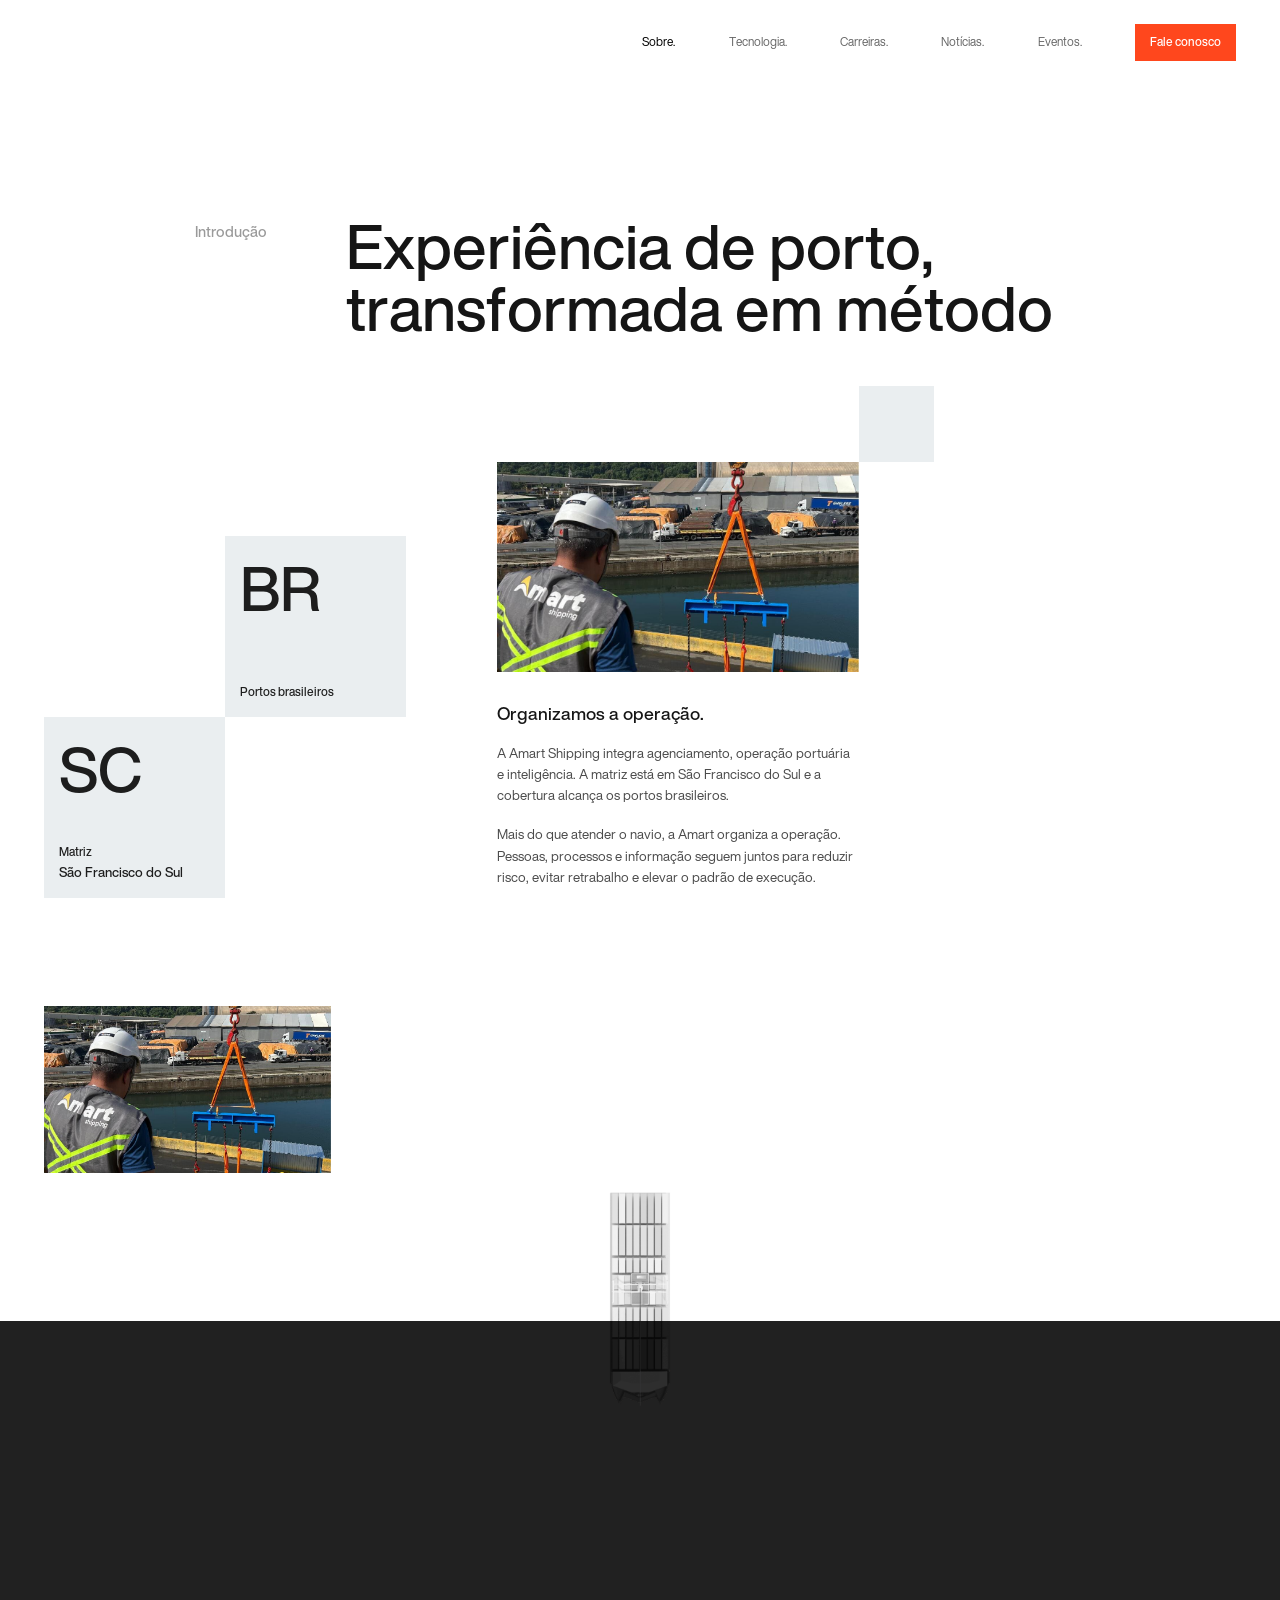
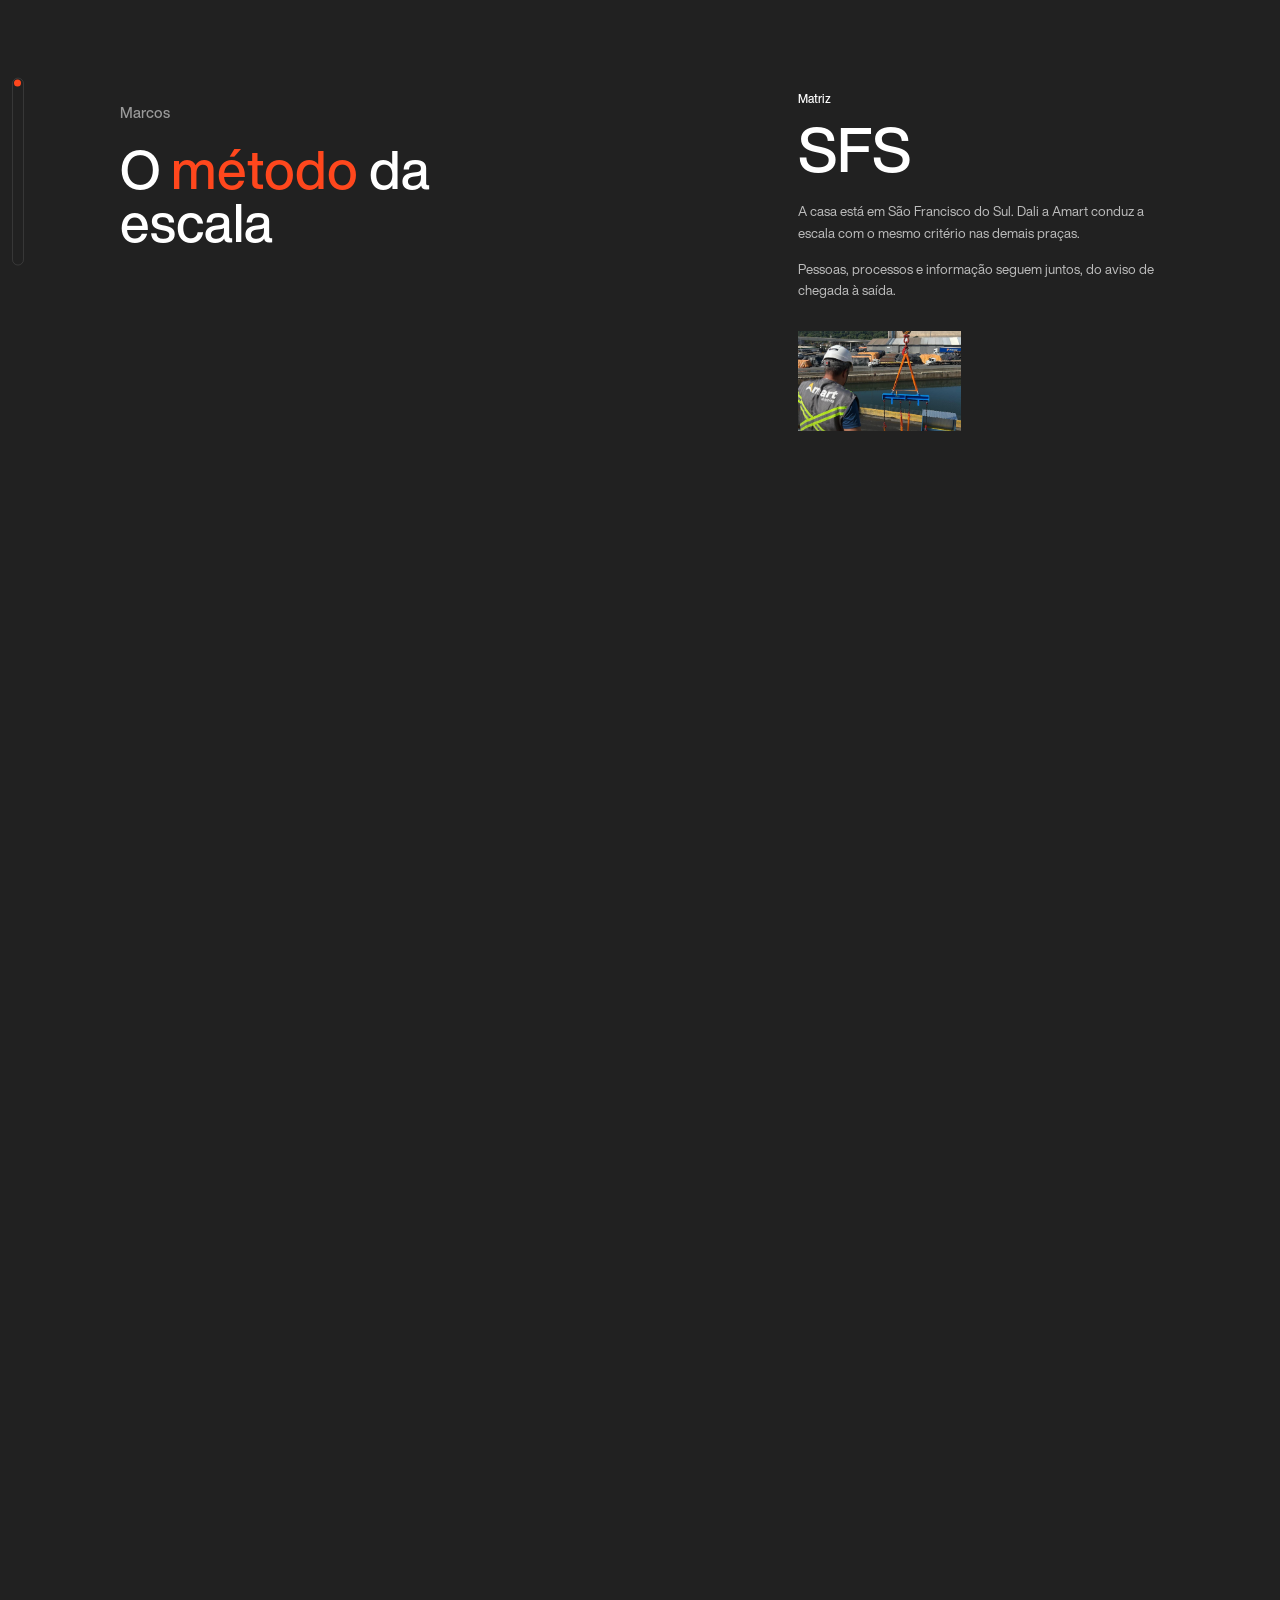
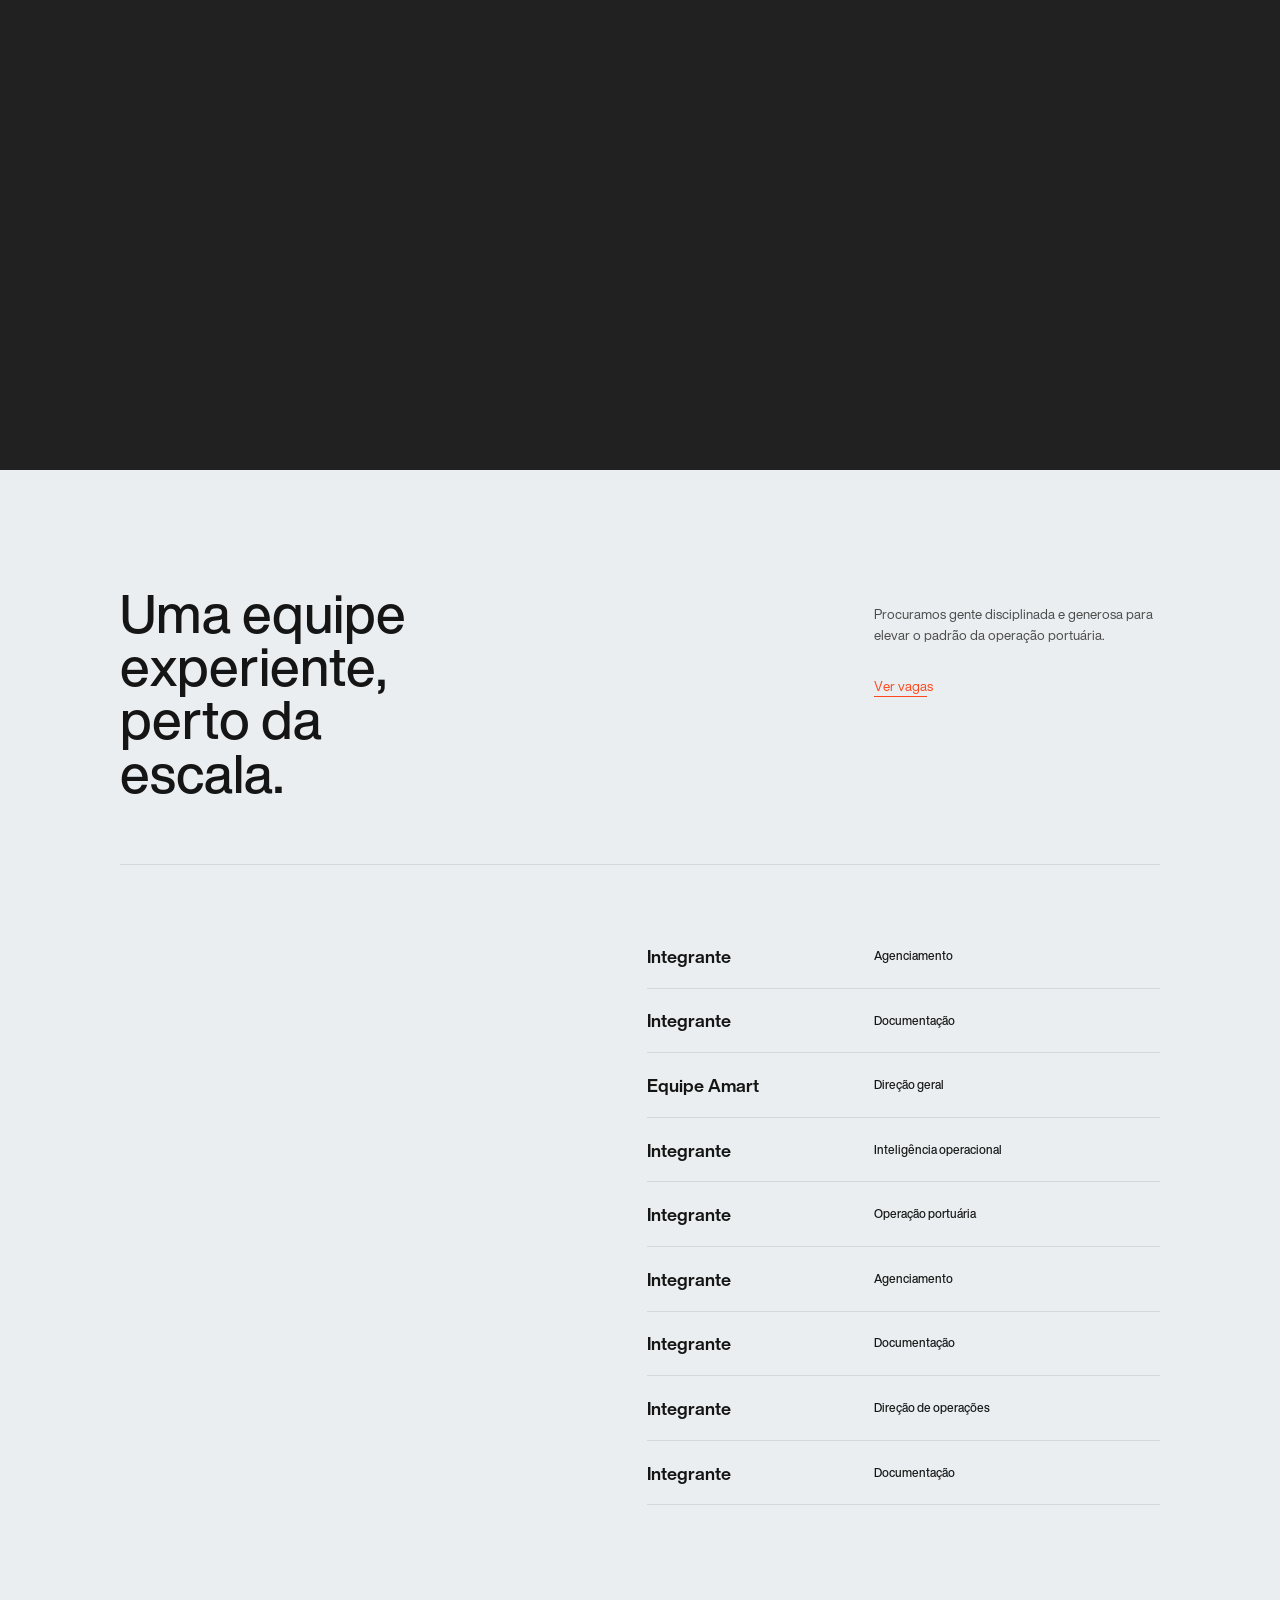
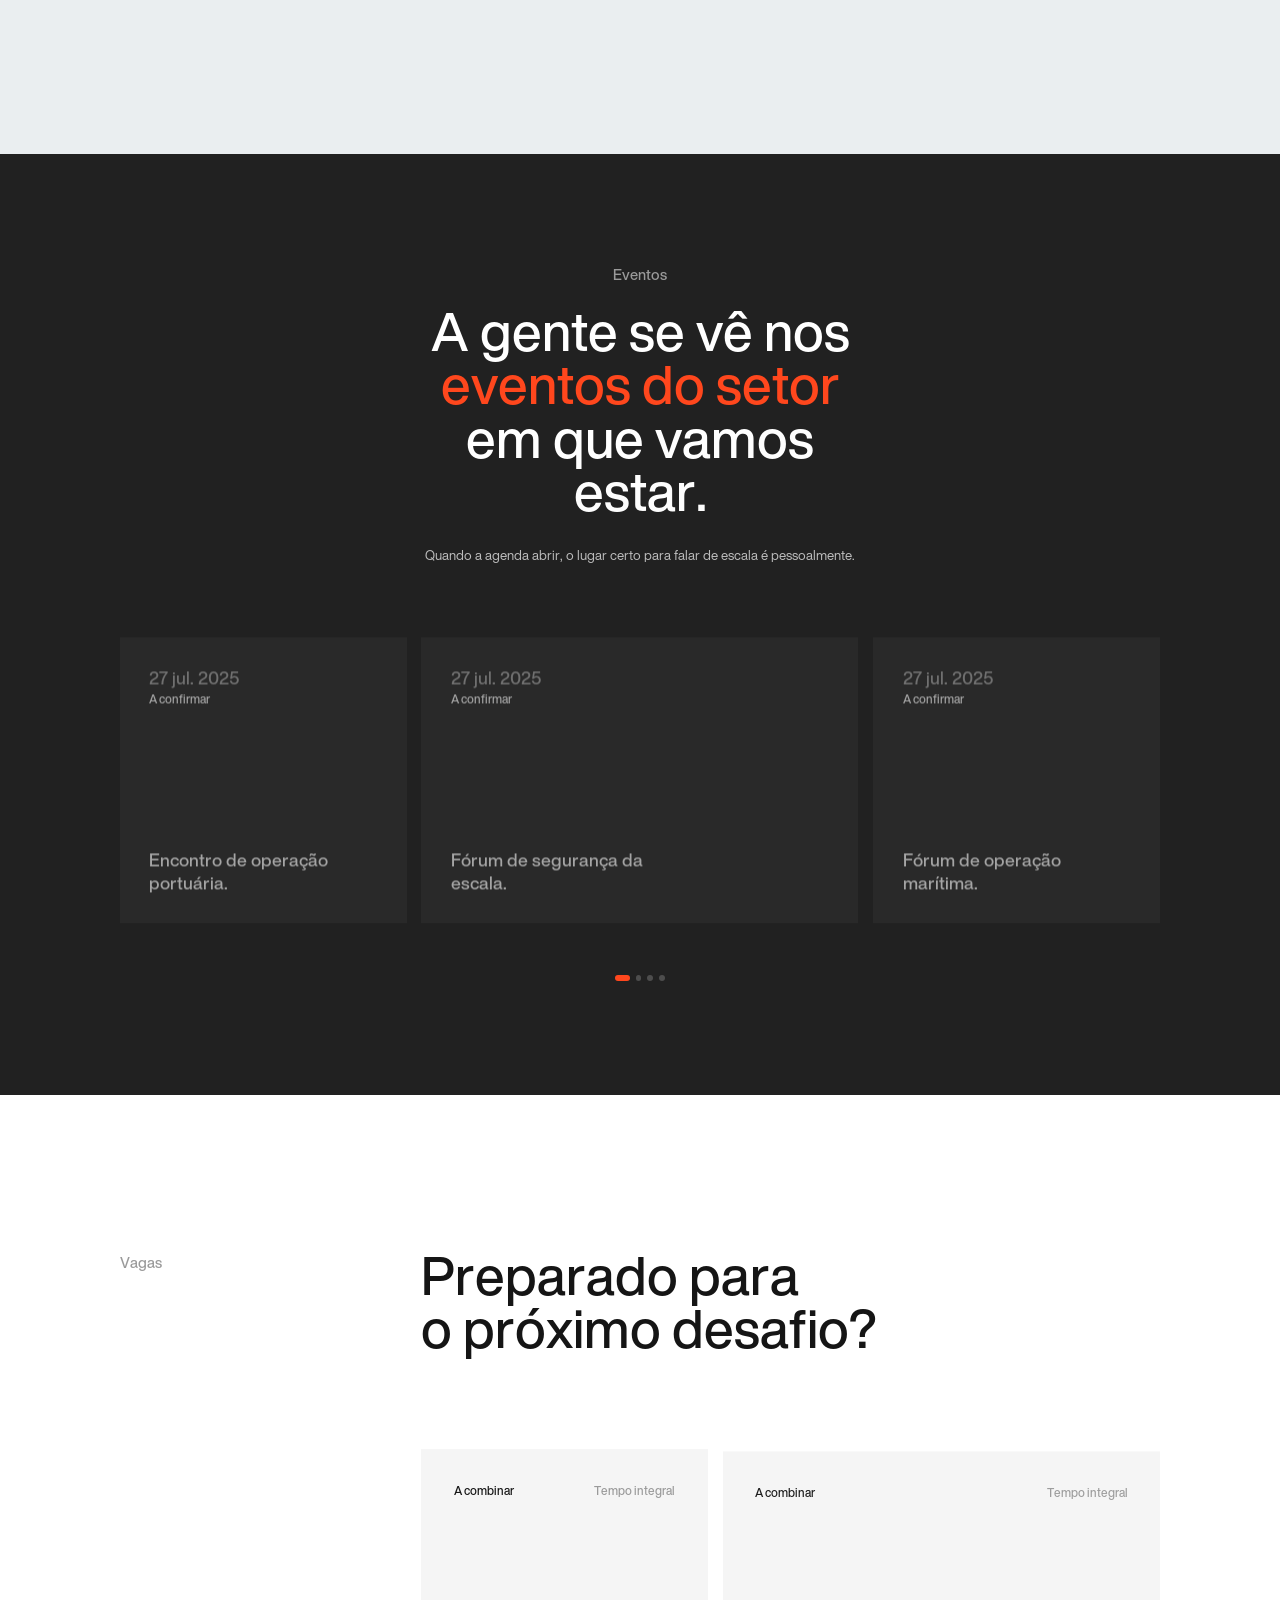
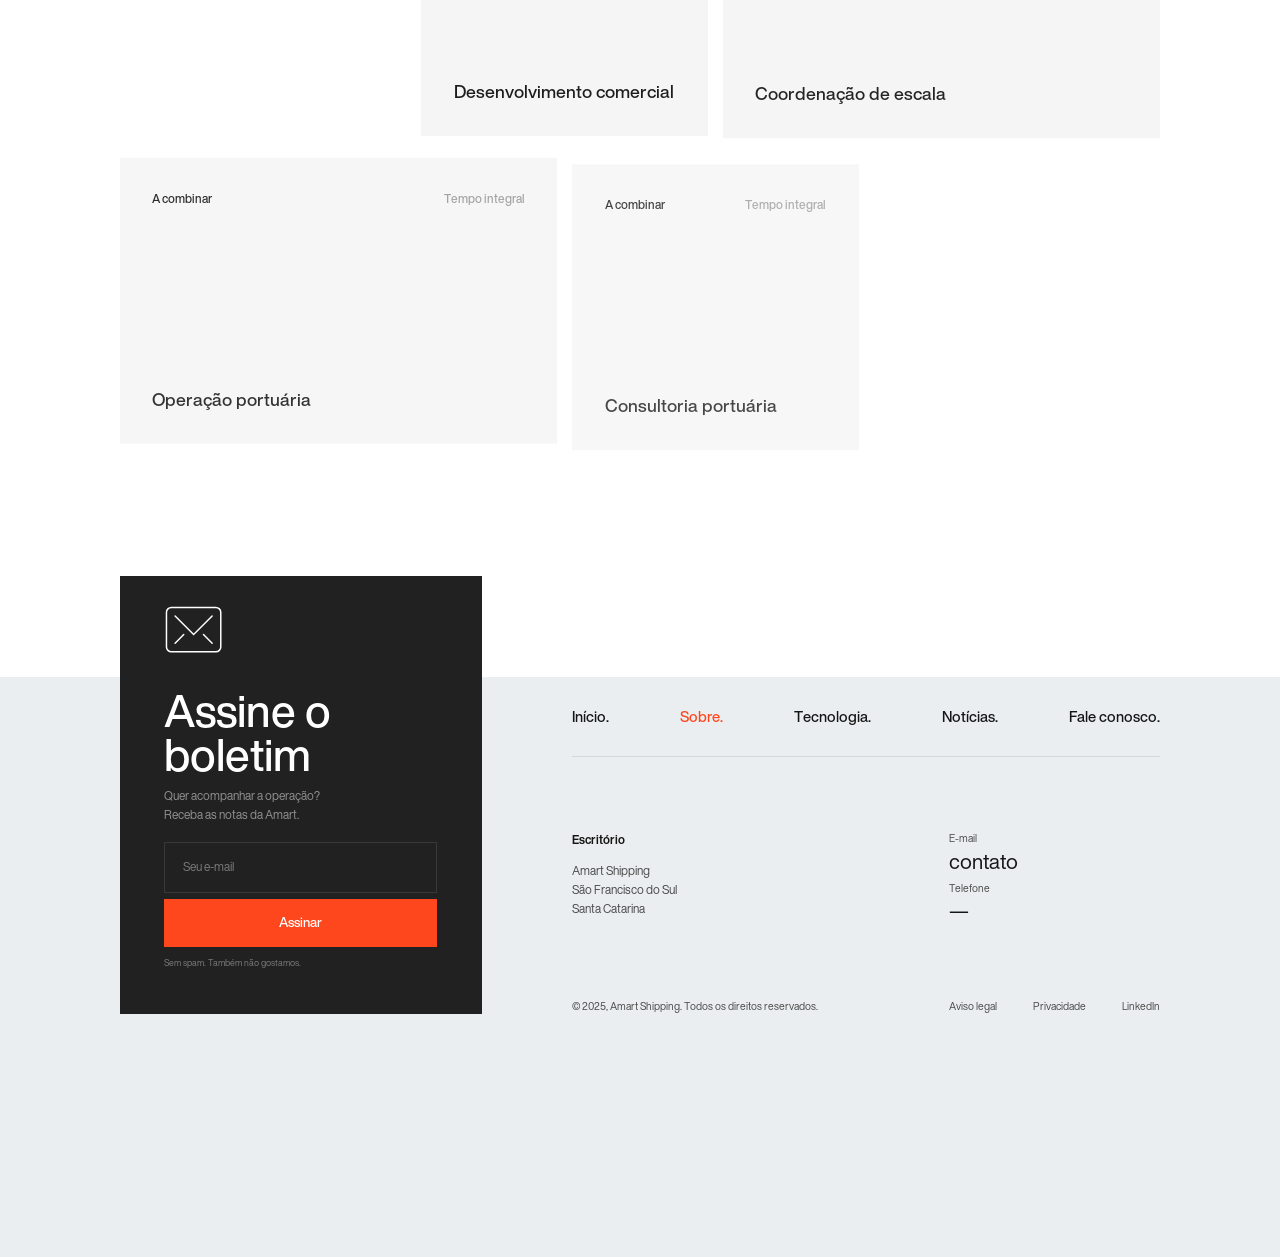
==== commit a9a56539: "Atualiza versao dos arquivos para quebrar o cache CSS e JS mantinham o mesmo endereco (?v=5 / ?v=7)," ====
--- a/about.html
+++ b/about.html
@@ -1 +1 @@
-<!DOCTYPE html><html lang="pt-BR"><head><meta charset="utf-8"><meta name="viewport" content="width=device-width, initial-scale=1.0"><title>Sobre</title><meta property="og:image" content=""><meta property="og:site_name" content="Amart Shipping"><link rel="icon" href="[data-uri]"><meta name="description" content="Operação marítima bem coordenada"><link rel="stylesheet" href="assets/css/index.78ddb5e8.css?v=7"><script src="assets/js/index.d13a8d90.js?v=5"></script></head><body> <div class="wrapper" data-barba="wrapper">  <div class="contact popup"> <div class="popup__overlay"></div> <div class="popup__main" data-lenis-prevent> <form action="#" class="popup__main-form"> <div class="popup__main-head"> <h3 class="h4 heading heading-f-lh popup__main-head-title"> Fale conosco </h3> <div class="popup__main-head-txt txt txt-18"> A escala pede coordenação. Se quiser entender como a Amart conduz a operação, fale com a gente. </div> </div> <div class="popup__main-contact"> <div class="popup__main-contact-label txt txt-18"> Ou prefere apenas dizer olá? </div> <a href="#" class="hover-un popup__main-contact-link txt txt-24"> contato </a> </div> <div class="popup__main-form-inner"> <div class="input-wrap"> <input type="text" class="input-field txt txt-18" name="name" placeholder="Seu nome" required> <div class="input-field-line"></div> </div> <div class="input-wrap"> <input type="email" class="input-field txt txt-18" name="email" placeholder="Seu e-mail" required> <div class="input-field-line"></div> </div> <div class="input-wrap textarea-wrap"> <textarea name="message" cols="30" rows="3" class="input-field txt txt-18" placeholder="Mensagem"></textarea> <div class="input-field-line"></div> </div> <input type="text" class="honey-input" name="blablabla"> </div> <div class="hidden popup__main-form-success"> <p class="popup__main-form-success-txt txt txt-24 txt-med"> Obrigado, <span data-form-name="#"></span> <br><br> Sua mensagem foi recebida. Retornaremos assim que ela chegar. Será um prazer seguir com você. <br><br> Atenciosamente, <br> Equipe Amart </p> </div> <button type="submit" class="arr-hover popup__main-submit"> <div class="popup__main-submit-inner popup__main-submit-inner-default"> <div class="h6 heading heading-bold popup__main-submit-inner-txt">Enviar mensagem</div> <div class="arr-wrap arr-wrap-32"> <div class="arr-ic-main icon icon-32"> <svg width="32" height="32" viewbox="0 0 32 32" fill="none" xmlns="http://www.w3.org/2000/svg"> <path fill-rule="evenodd" clip-rule="evenodd" d="M30.4401 3.68089L3.00001 31.121L0.878693 28.9997L28.3188 1.55957L30.4401 3.68089Z" fill="currentColor"></path> <path fill-rule="evenodd" clip-rule="evenodd" d="M4.5 1.5H30.5V27.5H27.5V4.5H4.5V1.5Z" fill="currentColor"></path> </svg> </div> <div class="arr-ic-clone icon icon-32"> <svg width="32" height="32" viewbox="0 0 32 32" fill="none" xmlns="http://www.w3.org/2000/svg"> <path fill-rule="evenodd" clip-rule="evenodd" d="M30.4401 3.68089L3.00001 31.121L0.878693 28.9997L28.3188 1.55957L30.4401 3.68089Z" fill="currentColor"></path> <path fill-rule="evenodd" clip-rule="evenodd" d="M4.5 1.5H30.5V27.5H27.5V4.5H4.5V1.5Z" fill="currentColor"></path> </svg> </div> </div> </div> <a href="#" class="popup__main-submit-inner popup__main-submit-inner-success" data-popup="close"> <div class="h6 heading heading-bold popup__main-submit-inner-txt">Fechar</div> <div class="icon icon-32"> <svg width="32" height="32" viewbox="0 0 32 32" fill="none" xmlns="http://www.w3.org/2000/svg"> <path fill-rule="evenodd" clip-rule="evenodd" d="M3.00005 0.736328L16.0001 13.7364L29.0001 0.736328L31.2629 2.99907L18.2628 15.9991L31.2629 28.9992L29.0001 31.2619L16.0001 18.2619L3.00005 31.2619L0.737305 28.9992L13.7373 15.9991L0.737305 2.99907L3.00005 0.736328Z" fill="currentColor"></path> </svg> </div> </a> <div class="popup__main-submit-aspect"></div> </button> </form> <a href="#" class="popup__close" data-popup="close"> <div class="icon icon-32"> <svg width="32" height="32" viewbox="0 0 32 32" fill="none" xmlns="http://www.w3.org/2000/svg"> <path d="M25.1924 6.80664L6.80762 25.1914M6.80762 6.80664L25.1924 25.1914" stroke="currentColor" stroke-width="1.5" stroke-linecap="round" stroke-linejoin="round"></path> </svg> </div> </a> </div> </div> <div class="download popup"> <div class="popup__overlay"></div> <div class="popup__main" data-lenis-prevent> <form action="#" class="popup__main-form"> <div class="popup__main-head"> <h3 class="h4 heading heading-f-lh popup__main-head-title"> Peça uma leitura da sua escala </h3> <div class="popup__main-head-txt txt txt-18"> Conte o navio, o porto e a janela. A Amart devolve uma leitura objetiva da escala, sem compromisso, para você decidir com mais segurança. </div> </div> <div class="popup__main-contact"> <div class="popup__main-contact-label txt txt-18"> Ou prefere apenas dizer olá? </div> <a href="#" class="hover-un popup__main-contact-link txt txt-24"> contato </a> </div> <div class="popup__main-form-inner"> <div class="input-wrap"> <input type="text" class="input-field txt txt-18" name="name" placeholder="Seu nome" required> <div class="input-field-line"></div> </div> <div class="input-wrap"> <input type="email" class="input-field txt txt-18" name="email" placeholder="Seu e-mail" required> <div class="input-field-line"></div> </div> <div class="input-wrap textarea-wrap"> <textarea name="message" cols="30" rows="3" class="input-field txt txt-18" placeholder="Rota e prazos"></textarea> <div class="input-field-line"></div> </div> <input type="text" class="honey-input" name="blablabla"> </div> <div class="hidden popup__main-form-success"> <p class="popup__main-form-success-txt txt txt-24 txt-med"> Obrigado, <span data-form-name="#"></span> <br><br> Sua mensagem foi recebida. Retornaremos assim que ela chegar. Será um prazer seguir com você. <br><br> Atenciosamente, <br> Equipe Amart </p> </div> <button type="submit" class="arr-hover popup__main-submit"> <div class="popup__main-submit-inner popup__main-submit-inner-default"> <div class="h6 heading heading-bold popup__main-submit-inner-txt">Enviar mensagem</div> <div class="arr-wrap arr-wrap-32"> <div class="arr-ic-main icon icon-32"> <svg width="32" height="32" viewbox="0 0 32 32" fill="none" xmlns="http://www.w3.org/2000/svg"> <path fill-rule="evenodd" clip-rule="evenodd" d="M30.4401 3.68089L3.00001 31.121L0.878693 28.9997L28.3188 1.55957L30.4401 3.68089Z" fill="currentColor"></path> <path fill-rule="evenodd" clip-rule="evenodd" d="M4.5 1.5H30.5V27.5H27.5V4.5H4.5V1.5Z" fill="currentColor"></path> </svg> </div> <div class="arr-ic-clone icon icon-32"> <svg width="32" height="32" viewbox="0 0 32 32" fill="none" xmlns="http://www.w3.org/2000/svg"> <path fill-rule="evenodd" clip-rule="evenodd" d="M30.4401 3.68089L3.00001 31.121L0.878693 28.9997L28.3188 1.55957L30.4401 3.68089Z" fill="currentColor"></path> <path fill-rule="evenodd" clip-rule="evenodd" d="M4.5 1.5H30.5V27.5H27.5V4.5H4.5V1.5Z" fill="currentColor"></path> </svg> </div> </div> </div> <a href="#" class="popup__main-submit-inner popup__main-submit-inner-success" data-popup="close"> <div class="h6 heading heading-bold popup__main-submit-inner-txt">Fechar</div> <div class="icon icon-32"> <svg width="32" height="32" viewbox="0 0 32 32" fill="none" xmlns="http://www.w3.org/2000/svg"> <path fill-rule="evenodd" clip-rule="evenodd" d="M3.00005 0.736328L16.0001 13.7364L29.0001 0.736328L31.2629 2.99907L18.2628 15.9991L31.2629 28.9992L29.0001 31.2619L16.0001 18.2619L3.00005 31.2619L0.737305 28.9992L13.7373 15.9991L0.737305 2.99907L3.00005 0.736328Z" fill="currentColor"></path> </svg> </div> </a> <div class="popup__main-submit-aspect"></div> </button> </form> <a href="#" class="popup__close" data-popup="close"> <div class="icon icon-32"> <svg width="32" height="32" viewbox="0 0 32 32" fill="none" xmlns="http://www.w3.org/2000/svg"> <path d="M25.1924 6.80664L6.80762 25.1914M6.80762 6.80664L25.1924 25.1914" stroke="currentColor" stroke-width="1.5" stroke-linecap="round" stroke-linejoin="round"></path> </svg> </div> </a> </div> </div> <div class="event popup"> <div class="popup__overlay"></div> <div class="popup__main" data-lenis-prevent> <a href="#" class="popup__close" data-popup="close"> <div class="icon icon-32"> <svg width="32" height="32" viewbox="0 0 32 32" fill="none" xmlns="http://www.w3.org/2000/svg"> <path d="M25.1924 6.80664L6.80762 25.1914M6.80762 6.80664L25.1924 25.1914" stroke="currentColor" stroke-width="1.5" stroke-linecap="round" stroke-linejoin="round"></path> </svg> </div> </a> <div class="popup__main-event"> <div class="popup__main-event-info"> <div class="img-wrap popup__main-event-info-img" style="--aspect:56%" data-popup-event="thumbnail"> <img src="assets/img/amart-operacao.jpg" alt="Equipe" class="img-abs img-fill" loading="lazy" width="488" height="442"> </div> <div class="h3 heading popup__main-event-title" data-popup-event="name">Nome do evento</div> <div class="popup__main-event-info-item" data-popup-event="date"> <div class="popup__main-event-info-label txt txt-14">Data:</div> <div class="popup__main-event-info-title txt txt-16 txt-med"></div> </div> <div class="popup__main-event-info-item" data-popup-event="full_location"> <div class="popup__main-event-info-label txt txt-14">Local:</div> <div class="popup__main-event-info-title txt txt-16 txt-med"></div> </div> <div class="popup__main-event-info-item" data-popup-event="members"> <div class="popup__main-event-info-label txt txt-14">Quem representa:</div> <div class="popup__main-event-info-title txt txt-16 txt-med"></div> </div> <div class="popup__main-event-info-item" data-popup-event="activities"> <div class="popup__main-event-info-label txt txt-14">Atividades:</div> <div class="popup__main-event-info-title txt txt-16 txt-med"></div> </div> <div class="popup__main-event-info-item"> <div class="popup__main-event-info-label txt txt-14">Agendar:</div> <a href="#" class="popup__main-event-info-title txt txt-16 txt-med">contato</a> </div> </div> <div class="popup__main-event-content"> <div class="h5 heading popup__main-event-title" data-popup-event="name">Nome do evento</div> <span class="p-line"></span> <div class="popup__main-event-richtext txt txt-16" data-popup-event="content"> Apresentação do evento </div> <a href="#" class="popup__main-event-link txt txt-16" data-popup-event="link">Leia mais</a> </div> </div> </div> </div> <div class="trans__wrapper"> <div class="trans__logo"> <img src="assets/logos/logo-icon.0188e3e5.svg" alt="" width="146" height="146"> </div> <div class="trans__inner"> <div class="trans__item"></div> <div class="trans__item"></div> <div class="trans__item"></div> <div class="trans__item"></div> <div class="trans__item"></div> <div class="trans__item"></div> </div> <div class="trans__home"> <div class="trans__home-inner"> <div class="container grid"> <div class="trans__count"> <div class="trans__count-number"> <div class="trans__count-value">00</div> <span class="trans__count-percent"> % </span> </div> <div class="trans__count-bar"> <div class="trans__count-bar-inner"></div> </div> </div> <h1 class="h1 heading home-hero__title"> Operação marítima bem coordenada </h1> <div class="home-hero__backer"> <div class="home-hero__backer-label txt txt-12"> Presença nas principais praças do Brasil: </div> <div class="home-hero__backer-inner"> <div class="home-hero__backer-item"> <img srcset="assets/logos/bayern-kapital.5e5a5f43.svg" alt="bayern-kapital" loading="lazy" width="57" height="25"> </div> <div class="home-hero__backer-item"> <img src="assets/logos/backer-sosv.09ab27a2.svg" alt="sosv" loading="lazy" width="50" height="22"> </div> <div class="home-hero__backer-item"> <img srcset="assets/logos/backer-lowercarbon.e4109ce5.svg" alt="lowercarbon" loading="lazy" width="172" height="25"> </div> <div class="home-hero__backer-item"> <img src="assets/logos/backer-fttf.07405581.svg" alt="fttf" loading="lazy" width="206" height="24"> </div> <div class="home-hero__backer-item"> <img src="assets/logos/future-planet-capital.2aa6641a.svg" alt="future-planet-capital" loading="lazy" width="31" height="25"> </div> <div class="home-hero__backer-item"> <img src="assets/logos/farvatn.b56e358d.svg" alt="farvatn" loading="lazy" width="98" height="25"> </div> </div> </div> </div> </div> </div> </div> <header class="header"> <div class="container"> <a href="index.html" class="header__logo"> <div class="header__logo-shape"> <svg class="header__logo-shape-top" width="29" height="31" viewbox="0 0 29 31" fill="currentColor" xmlns="http://www.w3.org/2000/svg"> <path d="M28.591 9.97462C28.591 8.03639 26.4306 5.01796 25.9633 4.4587C23.0751 1.58583 19.2446 0 15.1689 0C7.46963 0 1.08035 5.70745 0.0078125 13.108C1.43276 10.7331 3.2714 9.18554 5.32455 8.63395C8.72603 7.72229 12.6408 9.43069 16.9539 13.7055C16.9999 13.7515 17.0459 13.7975 17.0995 13.8434L17.2451 13.9966C18.4632 15.4982 20.2712 16.3562 22.2017 16.3562C25.7258 16.3562 28.591 13.491 28.591 9.97462Z"></path> </svg> <svg class="header__logo-shape-bottom" width="29" height="31" viewbox="0 0 29 31" fill="currentColor" xmlns="http://www.w3.org/2000/svg"> <path d="M24.0709 24.0874C20.248 24.2023 15.9962 22.356 12.6407 19.215C11.8822 23.6277 12.8475 26.9833 15.3833 28.5384C18.1412 30.2315 22.1556 29.5037 25.3809 26.7228C26.5913 25.6426 27.6102 24.3862 28.4223 22.9842C27.1353 23.666 25.672 24.0414 24.0709 24.0874Z"></path> <path d="M11.1927 17.6905C10.0053 16.3191 9.017 14.8099 8.26622 13.2088C7.64568 11.8834 7.31626 10.8875 7.26263 10.1367C7.23965 10.1367 7.209 10.1367 7.18602 10.1367C2.50515 10.1367 0.421355 16.0357 0.030644 17.2844C0.015322 17.3151 0.007661 17.3457 0 17.3764L0.145559 18.2727C1.5322 25.4204 7.85252 30.6299 15.1688 30.6299C15.3526 30.6299 15.5288 30.6222 15.7127 30.6146C15.2837 30.446 14.8777 30.2545 14.4793 30.0094C11.0625 27.9102 9.87503 23.4286 11.1927 17.6905Z"></path> </svg> </div> <div class="header__typo-1"> <svg class="header__logo-letter letter-c" width="18" height="32" viewbox="0 0 18 32" fill="currentColor" xmlns="http://www.w3.org/2000/svg"> <path d="M0 15.4841C0 14.2772 0.214508 13.0702 0.643524 11.8709C1.07254 10.6716 1.69308 9.60131 2.52047 8.65248C3.34019 7.71124 4.34379 6.93699 5.5389 6.34492C6.73402 5.75285 8.09002 5.44922 9.61456 5.44922C11.4226 5.44922 12.9701 5.85911 14.2495 6.67891C15.5288 7.4987 16.4788 8.5538 17.107 9.83662L15.9042 10.5198C15.5442 9.82144 15.1152 9.23696 14.6325 8.75875C14.1499 8.28813 13.6213 7.901 13.062 7.61256C12.5027 7.31652 11.9129 7.10398 11.3 6.97494C10.6871 6.8459 10.0895 6.77759 9.49964 6.77759C8.20493 6.77759 7.05578 7.03567 6.06751 7.55942C5.07924 8.07559 4.23653 8.75116 3.54704 9.58613C2.85755 10.4211 2.34426 11.3548 1.99186 12.4099C1.63945 13.4574 1.46325 14.5125 1.46325 15.5676C1.46325 16.7593 1.6701 17.8903 2.09145 18.9682C2.51281 20.0461 3.07972 20.9949 3.80752 21.8147C4.53531 22.6345 5.39334 23.2949 6.38161 23.7883C7.36988 24.2817 8.44242 24.5246 9.58391 24.5246C10.1968 24.5246 10.825 24.4487 11.4685 24.2968C12.1197 24.145 12.7402 23.9097 13.3301 23.5909C13.92 23.2721 14.4716 22.8622 14.9926 22.3612C15.5059 21.8602 15.9349 21.2682 16.2796 20.5926L17.536 21.1847C17.1913 21.9437 16.724 22.6117 16.1341 23.1962C15.5442 23.7807 14.8853 24.2741 14.1575 24.6688C13.4297 25.0635 12.6636 25.3595 11.8516 25.5645C11.0395 25.7618 10.2428 25.8605 9.46133 25.8605C8.06703 25.8605 6.79531 25.5569 5.64616 24.9496C4.48935 24.3424 3.49341 23.5605 2.65837 22.5814C1.81566 21.6097 1.16447 20.5015 0.697151 19.2642C0.237491 18.0345 0 16.7745 0 15.4841Z"></path> </svg> <svg class="header__logo-letter letter-a" width="16" height="32" viewbox="0 0 16 32" fill="currentColor" xmlns="http://www.w3.org/2000/svg"> <path d="M6.37014 25.9719C5.68065 25.9719 5.04478 25.8504 4.45489 25.6151C3.86499 25.3798 3.34404 25.061 2.89971 24.6511C2.44771 24.2412 2.10296 23.763 1.85781 23.2089C1.61266 22.6547 1.48242 22.0551 1.48242 21.4099C1.48242 20.7647 1.63564 20.1802 1.94208 19.6488C2.24852 19.1175 2.66987 18.662 3.2138 18.2749C3.75773 17.8878 4.40892 17.5842 5.17502 17.3716C5.94112 17.1515 6.77617 17.0452 7.69549 17.0452C8.4999 17.0452 9.3043 17.1136 10.1087 17.2578C10.9208 17.402 11.6486 17.5918 12.2997 17.8423V16.4C12.2997 15.0033 11.9014 13.8951 11.097 13.0677C10.2926 12.2479 9.21237 11.838 7.83339 11.838C7.1056 11.838 6.33949 11.9899 5.52743 12.2935C4.71536 12.5971 3.89563 13.0298 3.05292 13.5991L2.50899 12.6351C4.41658 11.3522 6.22458 10.707 7.94064 10.707C9.73332 10.707 11.1429 11.2232 12.1772 12.2479C13.2038 13.2803 13.7247 14.6997 13.7247 16.5139V23.7098C13.7247 24.1805 13.9315 24.4158 14.3529 24.4158V25.691C14.261 25.7062 14.1537 25.7214 14.0541 25.7365C13.9469 25.7441 13.8549 25.7517 13.786 25.7517C13.4029 25.7517 13.0965 25.6227 12.8743 25.3722C12.6445 25.1141 12.5143 24.8105 12.476 24.4537V23.224C11.7865 24.1121 10.9131 24.7953 9.84823 25.2659C8.76803 25.729 7.61122 25.9719 6.37014 25.9719ZM6.66125 24.8333C7.76444 24.8333 8.78335 24.6283 9.71033 24.2108C10.6373 23.7933 11.3421 23.2468 11.8401 22.5637C12.1465 22.1689 12.2997 21.7894 12.2997 21.4326V18.829C11.6103 18.5634 10.8978 18.366 10.1547 18.237C9.41156 18.1079 8.63779 18.0396 7.84105 18.0396C7.09793 18.0396 6.42377 18.1231 5.81089 18.2825C5.19801 18.4419 4.67706 18.662 4.24038 18.9505C3.8037 19.2313 3.46662 19.5805 3.22147 19.9828C2.98398 20.3927 2.8614 20.8406 2.8614 21.3264C2.8614 21.8198 2.95333 22.2828 3.14486 22.7155C3.33638 23.1481 3.60452 23.5201 3.94926 23.8313C4.29401 24.1425 4.70004 24.3854 5.16736 24.5676C5.62702 24.7498 6.12498 24.8333 6.66125 24.8333Z"></path> </svg> <svg class="header__logo-letter letter-r" width="10" height="32" viewbox="0 0 10 32" fill="currentColor" xmlns="http://www.w3.org/2000/svg"> <path d="M9.10897 12.2266C7.77595 12.2645 6.60382 12.6593 5.60789 13.4031C4.6043 14.147 3.90715 15.1718 3.50878 16.4774V25.6848H2.07617V10.9514H3.44749V14.5797C3.96078 13.5398 4.64261 12.6972 5.49298 12.0444C6.34335 11.3916 7.25501 11.0197 8.22795 10.921C8.41948 10.9058 8.58802 10.8906 8.74124 10.8906C8.89446 10.8906 9.01704 10.8906 9.11663 10.8906V12.2266H9.10897Z"></path> </svg> <svg class="header__logo-letter letter-g" width="16" height="32" viewbox="0 0 16 32" fill="currentColor" xmlns="http://www.w3.org/2000/svg"> <path d="M7.08358 25.9107C6.057 25.9107 5.10704 25.6982 4.249 25.2731C3.39097 24.848 2.64786 24.2787 2.03498 23.5728C1.41444 22.8668 0.931792 22.0546 0.579386 21.1513C0.22698 20.2481 0.0507812 19.3068 0.0507812 18.3428C0.0507812 17.3408 0.219324 16.3768 0.548747 15.4508C0.885831 14.5247 1.35315 13.7049 1.96603 12.999C2.57891 12.293 3.30671 11.7313 4.15708 11.3138C5.00745 10.8964 5.94209 10.6914 6.97632 10.6914C8.27103 10.6914 9.40486 11.0254 10.3625 11.701C11.3278 12.3689 12.1398 13.1887 12.8063 14.1528V10.9495H14.124V25.9714C14.124 26.9734 13.9325 27.8539 13.5495 28.6054C13.1664 29.3644 12.6608 29.9869 12.0173 30.4879C11.3814 30.9888 10.6383 31.3684 9.78791 31.6189C8.93754 31.877 8.04886 31.9984 7.11422 31.9984C6.25619 31.9984 5.48243 31.9149 4.8006 31.7555C4.11111 31.5961 3.50589 31.3684 2.98494 31.0723C2.464 30.7763 1.99667 30.4195 1.58298 29.9945C1.16929 29.5694 0.81688 29.0988 0.51044 28.5902L1.48338 27.9374C2.07328 28.9394 2.87769 29.6681 3.88894 30.1311C4.90019 30.5941 5.98039 30.8219 7.12188 30.8219C7.88798 30.8219 8.60811 30.7156 9.28228 30.5106C9.95645 30.3057 10.5463 29.9945 11.052 29.5922C11.5576 29.1823 11.956 28.6813 12.2548 28.074C12.5535 27.4668 12.6991 26.7608 12.6991 25.9486V22.715C12.0862 23.679 11.2818 24.4457 10.2705 25.0226C9.25164 25.6222 8.19442 25.9107 7.08358 25.9107ZM7.42832 24.6962C8.05652 24.6962 8.6694 24.5747 9.27462 24.3394C9.87218 24.1041 10.4161 23.7929 10.9064 23.421C11.3891 23.0414 11.7951 22.6163 12.1092 22.1457C12.4233 21.6751 12.6225 21.2045 12.6991 20.7263V15.8834C12.4693 15.3141 12.1628 14.7904 11.7874 14.3122C11.4044 13.8339 10.9754 13.4165 10.4851 13.0825C10.0024 12.7409 9.47381 12.4752 8.91456 12.2779C8.3553 12.0805 7.78839 11.9818 7.21381 11.9818C6.31748 11.9818 5.51307 12.1716 4.80826 12.5511C4.10345 12.9307 3.50589 13.424 3.02325 14.0237C2.5406 14.631 2.16522 15.3141 1.90474 16.0808C1.64427 16.8474 1.52169 17.6141 1.52169 18.3883C1.52169 19.2385 1.67491 20.0431 1.98135 20.7946C2.28779 21.5536 2.70914 22.2216 3.23775 22.8061C3.77402 23.3906 4.40222 23.8536 5.12236 24.1952C5.83483 24.5216 6.60859 24.6962 7.42832 24.6962Z"></path> </svg> <svg class="header__logo-letter letter-o" width="18" height="32" viewbox="0 0 18 32" fill="currentColor" xmlns="http://www.w3.org/2000/svg"> <path d="M8.81911 25.9719C7.76955 25.9719 6.80427 25.7669 5.9156 25.3646C5.02692 24.9547 4.26081 24.4082 3.60963 23.7098C2.95844 23.0115 2.45282 22.1993 2.09275 21.2732C1.73269 20.3472 1.54883 19.3756 1.54883 18.3508C1.54883 17.3109 1.73269 16.3317 2.10808 15.4057C2.48347 14.4796 2.98909 13.6674 3.64028 12.969C4.29146 12.2707 5.05756 11.7166 5.94623 11.3143C6.83491 10.912 7.79254 10.707 8.81911 10.707C9.84568 10.707 10.8033 10.912 11.6767 11.3143C12.55 11.7242 13.3238 12.2707 13.9826 12.969C14.6415 13.6674 15.1548 14.4796 15.5302 15.4057C15.9055 16.3317 16.0894 17.3109 16.0894 18.3508C16.0894 19.368 15.9055 20.3472 15.5302 21.2732C15.1548 22.1993 14.6491 23.0115 13.998 23.7098C13.3468 24.4082 12.5807 24.9623 11.692 25.3646C10.811 25.7669 9.85334 25.9719 8.81911 25.9719ZM2.98909 18.404C2.98909 19.2769 3.14231 20.0891 3.44875 20.8558C3.75519 21.6224 4.16888 22.2904 4.68983 22.8521C5.21078 23.4214 5.83132 23.8692 6.53613 24.1956C7.24095 24.5296 7.99172 24.689 8.79613 24.689C9.60053 24.689 10.3513 24.522 11.0561 24.1956C11.7609 23.8692 12.3815 23.4062 12.9177 22.8217C13.454 22.2373 13.8677 21.5617 14.1742 20.795C14.4806 20.0284 14.6338 19.201 14.6338 18.3129C14.6338 17.4475 14.4806 16.6278 14.1742 15.8611C13.8677 15.0944 13.4464 14.4265 12.9177 13.8496C12.3815 13.2727 11.7686 12.8172 11.0714 12.4757C10.3743 12.1341 9.62352 11.9671 8.82678 11.9671C8.02237 11.9671 7.27159 12.1341 6.56677 12.4757C5.86196 12.8172 5.24909 13.2803 4.72048 13.8647C4.19953 14.4492 3.77818 15.1324 3.46408 15.9218C3.14232 16.7037 2.98909 17.531 2.98909 18.404Z"></path> </svg> </div> <div class="header__typo-2"> <svg class="header__logo-letter letter-k" width="19" height="32" viewbox="0 0 19 32" fill="currentColor" xmlns="http://www.w3.org/2000/svg"> <path d="M1.57422 25.6834V5.59091H4.77651V15.937L14.3298 5.56055H17.8768L9.87108 14.4568L18.3365 25.6834H14.7588L7.89454 16.4152L4.77651 19.6185V25.6834H1.57422Z"></path> </svg> <svg class="header__logo-letter letter-i" width="5" height="32" viewbox="0 0 5 32" fill="currentColor" xmlns="http://www.w3.org/2000/svg"> <path d="M1.05371 8.43098V5H4.20238V8.43098H1.05371ZM1.05371 10.8676H4.20238V25.6922H1.05371V10.8676Z"></path> </svg> <svg class="header__logo-letter letter-t" width="12" height="32" viewbox="0 0 12 32" fill="currentColor" xmlns="http://www.w3.org/2000/svg"> <path d="M11.2979 24.9253C10.8995 25.115 10.3479 25.3276 9.63543 25.5629C8.93062 25.7982 8.17984 25.9196 7.37543 25.9196C6.87747 25.9196 6.41014 25.8513 5.97347 25.7223C5.53679 25.5932 5.14608 25.3959 4.81666 25.1302C4.47957 24.8645 4.2191 24.523 4.02757 24.0979C3.83605 23.6728 3.74411 23.1566 3.74411 22.557V13.2736H1.76758V10.8673H3.74411V5.99414H6.89279V10.8673H10.1564V13.2736H6.89279V21.5474C6.93109 22.0788 7.09964 22.4583 7.39076 22.6936C7.68954 22.9289 8.04961 23.0504 8.49395 23.0504C8.93062 23.0504 9.35198 22.9745 9.75035 22.8226C10.1487 22.6708 10.4475 22.5494 10.639 22.4507L11.2979 24.9253Z"></path> </svg> <svg class="header__logo-letter letter-e" width="16" height="32" viewbox="0 0 16 32" fill="currentColor" xmlns="http://www.w3.org/2000/svg"> <path d="M7.87906 25.9733C6.71459 25.9733 5.65737 25.7684 4.70741 25.3661C3.75744 24.9562 2.93771 24.4096 2.26355 23.7113C1.58938 23.013 1.06077 22.2008 0.693039 21.2747C0.31765 20.3486 0.133789 19.3694 0.133789 18.3295C0.133789 17.2896 0.31765 16.3028 0.693039 15.3692C1.06843 14.4355 1.58938 13.6081 2.26355 12.9022C2.93771 12.1963 3.75744 11.6346 4.70741 11.2323C5.65737 10.8224 6.7299 10.625 7.9097 10.625C9.07417 10.625 10.1237 10.8299 11.0737 11.2474C12.016 11.6649 12.8204 12.219 13.4869 12.9022C14.1534 13.593 14.6667 14.3976 15.0191 15.3084C15.3715 16.2269 15.5477 17.1833 15.5477 18.1853C15.5477 18.413 15.5401 18.6256 15.5171 18.8229C15.4941 19.0203 15.4788 19.1873 15.4558 19.3163H3.47398C3.52761 19.9767 3.68849 20.5764 3.94896 21.1001C4.20944 21.6239 4.53886 22.0869 4.95255 22.474C5.35859 22.8612 5.82591 23.1572 6.35452 23.3697C6.87546 23.5747 7.42705 23.6809 8.00163 23.6809C8.42298 23.6809 8.83668 23.6278 9.24272 23.5215C9.65641 23.4153 10.0318 23.2635 10.3689 23.0661C10.7136 22.8687 11.0201 22.6258 11.2882 22.345C11.5563 22.0641 11.7632 21.7529 11.9164 21.4113L14.6054 22.178C14.0921 23.2938 13.2341 24.2047 12.0466 24.9106C10.8439 25.6166 9.45722 25.9733 7.87906 25.9733ZM12.422 17.1606C12.3684 16.5381 12.2075 15.9612 11.947 15.4299C11.6866 14.8985 11.3571 14.4507 10.9588 14.0863C10.5604 13.7144 10.0931 13.4335 9.55681 13.221C9.02054 13.0161 8.46129 12.9098 7.87139 12.9098C7.28149 12.9098 6.72225 13.0161 6.2013 13.221C5.68035 13.426 5.21303 13.7144 4.81466 14.0863C4.41629 14.4583 4.08686 14.9061 3.84171 15.4299C3.59656 15.9612 3.44333 16.5381 3.38205 17.1606H12.422Z"></path> </svg> </div> </a> <div class="header__links"> <div class="header__links-inner"> <a href="index.html" class="header__link txt txt-16" data-link="home">Início.</a> <a class='header__link txt txt-16' data-link='about' href='about.html'>Sobre.</a> <a class='header__link txt txt-16' data-link='tech' href='tech.html'>Tecnologia.</a> <a class='header__link txt txt-16' data-link='job' href='about.html#job'>Carreiras.</a> <a class='header__link txt txt-16' data-link='news' href='news.html'>Notícias.</a> <a class='header__link txt txt-16' data-link='event' href='about.html#event'>Eventos.</a> </div> <div class="header__links-toggle"> <span class="header__links-toggle-icon header__links-toggle-icon-1"></span> <span class="header__links-toggle-icon header__links-toggle-icon-2"></span> <span class="header__links-toggle-icon header__links-toggle-icon-3"></span> </div> </div> <div class="header_act"> <a href="#" class="btn btn-pri header__btn" data-popup="contact"> <div class="txt txt-16 txt-med"> Fale conosco </div> </a> </div> <a href="#" class="header__toggle"> <span class="header__toggle-icon header__toggle-icon-1"></span> <span class="header__toggle-icon header__toggle-icon-2"></span> <span class="header__toggle-icon header__toggle-icon-3"></span> </a> <nav class="header__nav" data-lenis-prevent> <ul> <li class="header__nav-item"><a href="index.html" data-link="home" class="header__nav-link txt txt-16 txt-med">Início.</a></li> <li class="header__nav-item"><a class='header__nav-link txt txt-16 txt-med' data-link='about' href='about.html'>Sobre.</a></li> <li class="header__nav-item"><a class='header__nav-link txt txt-16 txt-med' data-link='tech' href='tech.html'>Tecnologia.</a></li> <li class="header__nav-item"><a class='header__nav-link txt txt-16 txt-med' data-link='job' href='about.html#job'>Carreiras.</a></li> <li class="header__nav-item"><a class='header__nav-link txt txt-16 txt-med' data-link='news' href='news.html'>Notícias.</a></li> <li class="header__nav-item"><a class='header__nav-link txt txt-16 txt-med' data-link='event' href='about.html#event'>Eventos.</a></li> <li class="header__nav-item"> <a href="#" class="h6 header__nav-cta heading" data-popup="contact"> Fale conosco <div class="arr-ic-main icon"> <svg width="32" height="32" viewbox="0 0 32 32" fill="none" xmlns="http://www.w3.org/2000/svg"> <path fill-rule="evenodd" clip-rule="evenodd" d="M30.4401 3.68089L3.00001 31.121L0.878693 28.9997L28.3188 1.55957L30.4401 3.68089Z" fill="white"></path> <path fill-rule="evenodd" clip-rule="evenodd" d="M4.5 1.5H30.5V27.5H27.5V4.5H4.5V1.5Z" fill="white"></path> </svg> </div> </a> </li> </ul> </nav> </div> </header> <div class="main" data-barba="container" data-barba-namespace="about" data-namespace="about"> <section class="abt-hero"> <div class="container grid"> <div class="abt-hero__label txt txt-20 txt-med"> Introdução </div> <h1 class="abt-hero__title h2 heading"> Experiência de porto, transformada em método </h1> </div>  </section> <section class="abt-info"> <div class="container grid">  <div class="abt-info__richtext"> <div class="abt-info__richtext-img img-wrap" style="--aspect:58%"> <img src="assets/img/amart-operacao.jpg" alt="Equipe" class="img-abs img-fill" loading="lazy" width="488" height="442"> </div> <h3 class="abt-info__richtext-h3 txt txt-24 txt-med"> Organizamos a operação. </h3> <p class="abt-info__richtext-p txt txt-18"> A Amart Shipping integra agenciamento, operação portuária e inteligência. A matriz está em São Francisco do Sul e a cobertura alcança os portos brasileiros. </p> <p class="abt-info__richtext-p txt txt-18"> Mais do que atender o navio, a Amart organiza a operação. Pessoas, processos e informação seguem juntos para reduzir risco, evitar retrabalho e elevar o padrão de execução. </p> <div class="abt-info__richtext-decor"></div> </div> <div class="abt-info__add"> <div class="abt-info__add-member"> <div class="abt-info__add-member-inner"> <div class="abt-info__add-member-amount h2 heading"> BR </div> <div class="abt-info__add-member-label txt txt-16 txt-med"> Portos brasileiros </div> </div> </div> <div class="abt-info__add-member"> <div class="abt-info__add-member-inner"> <div class="abt-info__add-member-amount h2 heading"> SC </div> <div class="abt-info__add-member-label txt txt-16 txt-med"> Matriz <br><span class="txt txt-18">São Francisco do Sul</span> </div> </div> </div> </div> <div class="abt-info__swiper"> <div class="swiper"> <div class="swiper-nav"> <a href="#" class="icon icon-32 swiper-nav-btn swiper-nav-btn-left"> <div class="icon icon-20"> <svg width="20" height="20" viewbox="0 0 20 20" fill="none" xmlns="http://www.w3.org/2000/svg"> <path d="M15 12.5L10 7.5L5 12.5" stroke="currentColor" stroke-width="1.5" stroke-linecap="square"></path> </svg> </div> </a> <a href="#" class="icon icon-32 swiper-nav-btn swiper-nav-btn-right"> <div class="icon icon-20"> <svg width="20" height="20" viewbox="0 0 20 20" fill="none" xmlns="http://www.w3.org/2000/svg"> <path d="M5 7.5L10 12.5L15 7.5" stroke="black" stroke-width="1.5" stroke-linecap="square"></path> </svg> </div> </a> </div> <div class="swiper-wrapper"> <div class="abt-info__swiper-item img-wrap swiper-slide"> <img src="assets/img/amart-operacao.jpg" alt class="img-abs img-fill" width="386" height="225"> </div> <div class="abt-info__swiper-item abt-info__swiper-item-vid swiper-slide"> <img src="assets/img/amart-operacao.jpg" class="img-abs img-fill" alt="Operação da Amart Shipping"> </div> <div class="abt-info__swiper-item abt-info__swiper-item-img swiper-slide"> <img src="assets/img/amart-about.jpg" alt class="img-abs img-fill" width="386" height="225"> </div> <div class="abt-info__swiper-item abt-info__swiper-item-img swiper-slide"> <img src="assets/img/amart-banner.jpeg" alt class="img-abs img-fill" width="386" height="225"> </div> <div class="abt-info__swiper-item abt-info__swiper-item-img swiper-slide"> <img src="assets/img/amart-slider.webp" alt class="img-abs img-fill" width="386" height="225"> </div> </div> </div> </div>  </div> </section> <div class="abt-mil-pin-container"> <section class="abt-mil" data-logo-main="dark"> <div class="abt-mil__ship abt-mil__ship-behind"> <div class="abt-mil__ship-img"> <img src="assets/img/abt-ship-behind.713027ef.png?v=7" alt="Navio" width="142"> </div> </div> <div class="abt-mil__wrap"> <div class="abt-mil__progress"> <div class="abt-mil__progress-inner"> <div class="abt-mil__progress-dot"></div> </div> </div> <div class="container grid"> <div class="abt-mil__head"> <div class="abt-mil__label txt txt-20 txt-med"> Marcos </div> <h3 class="abt-mil__title h3 heading"> O <span class="txt-hl">método</span> da escala </h3> </div> <div class="abt-mil__main"> <div class="abt-mil__main-inner"> <div class="abt-mil__main-item"> <div class="abt-mil__main-item-label txt txt-16 txt-med"> Matriz </div> <h4 class="abt-mil__main-item-title h2 heading"> SFS </h4> <div class="abt-mil__main-item-richtext"> <p class="abt-mil__main-item-richtext-p txt txt-18"> A casa está em São Francisco do Sul. Dali a Amart conduz a escala com o mesmo critério nas demais praças. </p> <p class="abt-mil__main-item-richtext-p txt txt-18"> Pessoas, processos e informação seguem juntos, do aviso de chegada à saída. </p> </div> <div class="abt-mil__main-item-img"> <img src="assets/img/amart-operacao.jpg" alt class="img-abs img-fill" width="220" height="135"> </div> </div> <div class="abt-mil__main-item"> <div class="abt-mil__main-item-label txt txt-16 txt-med"> Escala </div> <h4 class="abt-mil__main-item-title h2 heading"> Dono </h4> <div class="abt-mil__main-item-richtext"> <p class="abt-mil__main-item-richtext-p txt txt-18"> A estadia ganha um responsável. Autoridades, terminal, práticos e documentação entram no mesmo plano. </p> <p class="abt-mil__main-item-richtext-p txt txt-18"> A comunicação fica curta e o horário deixa de se perder entre mensagens. </p> </div> </div> <div class="abt-mil__main-item"> <div class="abt-mil__main-item-label txt txt-16 txt-med"> Bordo </div> <h4 class="abt-mil__main-item-title h2 heading"> Cuidado </h4> <div class="abt-mil__main-item-richtext"> <p class="abt-mil__main-item-richtext-p txt txt-18"> O husbandry cobre tripulação e navio durante a estadia, com prazo e cuidado. </p> <p class="abt-mil__main-item-richtext-p txt txt-18"> Compras, transporte e assistência seguem um fluxo só, sem surpresa para o comandante. </p> </div> </div> <div class="abt-mil__main-item"> <div class="abt-mil__main-item-label txt txt-16 txt-med"> Praça </div> <h4 class="abt-mil__main-item-title h2 heading"> Leitura </h4> <div class="abt-mil__main-item-richtext"> <p class="abt-mil__main-item-richtext-p txt txt-18"> A consultoria lê o porto, a janela e o risco antes de a decisão ficar cara. </p> <p class="abt-mil__main-item-richtext-p txt txt-18"> O parecer serve para escolher o caminho mais seguro e mais eficiente naquela praça. </p> </div> </div> <div class="abt-mil__main-item"> <div class="abt-mil__main-item-label txt txt-16 txt-med"> Cais </div> <h4 class="abt-mil__main-item-title h2 heading"> Controle </h4> <div class="abt-mil__main-item-richtext"> <p class="abt-mil__main-item-richtext-p txt txt-18"> A operação no cais segue o mesmo relato do agenciamento. </p> <p class="abt-mil__main-item-richtext-p txt txt-18"> Cada etapa fica registrada, sem duas versões da mesma estadia. </p> </div> </div> <div class="abt-mil__main-item"> <div class="abt-mil__main-item-label txt txt-16 txt-med"> Ata </div> <h4 class="abt-mil__main-item-title h2 heading"> Clara </h4> <div class="abt-mil__main-item-richtext"> <p class="abt-mil__main-item-richtext-p txt txt-18"> Cada escala termina com horários, pendências e o que o armador precisa ver. </p> <p class="abt-mil__main-item-richtext-p txt txt-18"> A informação fica acessível, sem reconstruir o dia a partir de mensagens soltas. </p> </div> </div> </div> </div> </div> </div> <div class="abt-mil__ship abt-mil__ship-front"> <div class="abt-mil__ship-img"> <img src="assets/img/abt-ship-front.cae467ef.png?v=7" alt="Navio" width="142"> </div> </div> </section> </div> <section class="abt-advisor"> <div class="container grid"> <div class="abt-advisor__label txt txt-20 txt-med">Conselho</div> <h2 class="abt-advisor__title h3 heading"> Quem sustenta o padrão da operação. </h2> <div class="abt-advisor__main"> <div class="abt-advisor__main-inner"> <div class="abt-advisor__main-item"> <div class="abt-advisor__main-item-img"> <img src="assets/img/amart-operacao.jpg" class="img img-fill" alt="Conselheiro" width="70" height="88"> </div> <div class="abt-advisor__main-item-info"> <div class="abt-advisor__main-item-name txt txt-24 txt-bold"> Integrante </div> <div class="abt-advisor__main-item-job txt txt-16"> <div class="abt-advisor__main-item-job-title"> Direção </div> <span class="abt-advisor__main-item-job-at">na</span> <div class="abt-advisor__main-item-job-company"> Amart Shipping </div> </div> </div> <div class="abt-advisor__main-item-richtext"> <p class="abt-advisor__main-item-richtext-p txt txt-18"> A direção sustenta o padrão: integridade, disciplina operacional e uma escala com dono. A excelência aparece na forma como cada etapa é conduzida. </p> </div> <a href="#" class="abt-advisor__main-item-link hover-un txt txt-16 txt-med">Leia mais</a> <div class="abt-advisor__main-item-line"> <div class="abt-advisor__main-item-line-inner"></div> </div> </div> </div> </div> <div class="abt-advisor__pagin"> <span class="abt-advisor__pagin-current txt txt-16 txt-med">1</span> <span class="abt-advisor__pagin-separator txt txt-16 txt-med">/</span> <span class="abt-advisor__pagin-total txt txt-16 txt-med">5</span> </div> </div> </section> <section class="abt-team"> <div class="container grid"> <h2 class="abt-team__title h3 heading"> Uma equipe experiente, perto da escala. </h2> <div class="abt-team__richtext"> <p class="abt-team__richtext-p txt txt-18"> Procuramos gente disciplinada e generosa para elevar o padrão da operação portuária. </p> <a href="#job" class="abt-team__richtext-link hover-un txt txt-18 txt-link" data-scrollto> Ver vagas </a> </div> <span class="p-line"></span> <div class="abt-team__main"> <div class="abt-team__main-img"> <div class="abt-team__main-img-inner"> <div class="abt-team__main-img-item"> <img src="assets/img/amart-operacao.jpg" alt="Integrante da equipe" width="489" height="634"> </div> <div class="abt-team__main-img-item"> <img src="assets/img/amart-slider.webp" alt="Integrante da equipe" width="489" height="634"> </div> <div class="abt-team__main-img-item"> <img src="assets/img/amart-about.jpg" alt="Integrante da equipe" width="489" height="634"> </div> <div class="abt-team__main-img-item"> <img src="assets/img/amart-banner.jpeg" alt="Integrante da equipe" width="489" height="634"> </div> <div class="abt-team__main-img-item"> <img src="assets/img/amart-operacao.jpg" alt="Integrante da equipe" width="489" height="634"> </div> <div class="abt-team__main-img-item"> <img src="assets/img/amart-slider.webp" alt="Integrante da equipe" width="489" height="634"> </div> <div class="abt-team__main-img-item"> <img src="assets/img/amart-about.jpg" alt="Integrante da equipe" width="489" height="634"> </div> <div class="abt-team__main-img-item"> <img src="assets/img/amart-banner.jpeg" alt="Integrante da equipe" width="489" height="634"> </div> <div class="abt-team__main-img-item"> <img src="assets/img/amart-operacao.jpg" alt="Integrante da equipe" width="489" height="634"> </div> <div class="abt-team__main-img-info"> <div> <div class="abt-team__main-img-name txt txt-20 txt-bold"> Integrante </div> <div class="abt-team__main-img-job txt txt-16"> Agenciamento </div> </div> <a href="#" class="abt-team__main-img-icon"> <div class="icon icon-24"> <svg xmlns="http://www.w3.org/2000/svg" width="24" height="24" viewbox="0 0 24 24"><g fill="none" class="nc-icon-wrapper"><path fill-rule="evenodd" clip-rule="evenodd" d="M9.429 8.969h3.714v1.85c.535-1.064 1.907-2.02 3.968-2.02 3.951 0 4.889 2.118 4.889 6.004V22h-4v-6.312c0-2.213-.535-3.461-1.897-3.461-1.889 0-2.674 1.345-2.674 3.46V22h-4V8.969zM2.57 21.83h4V8.799h-4V21.83zM7.143 4.55a2.53 2.53 0 0 1-.753 1.802A2.573 2.573 0 0 1 4.57 7.1a2.59 2.59 0 0 1-1.818-.747A2.548 2.548 0 0 1 2 4.55c0-.677.27-1.325.753-1.803A2.583 2.583 0 0 1 4.571 2c.682 0 1.336.269 1.819.747.482.478.753 1.126.753 1.803z" fill="white"></path></g></svg> </div> </a> </div> <a href="#" class="abt-team__main-img-close icon icon-20"> <svg width="20" height="21" viewbox="0 0 20 21" fill="none" xmlns="http://www.w3.org/2000/svg"> <path d="M15.7454 4.75391L4.25488 16.2444M4.25488 4.75391L15.7454 16.2444" stroke="currentColor" stroke-width="1.5" stroke-linecap="round" stroke-linejoin="round"></path> </svg> </a> </div> </div> <div class="abt-team__main-list"> <div class="abt-team__main-item"> <h4 class="abt-team__main-item-name txt txt-24 txt-bold"> Integrante </h4> <div class="abt-team__main-item-job txt txt-16 txt-med"> Agenciamento </div> <a href="#" class="abt-team__main-item-icon icon icon-20"> <svg width="20" height="21" viewbox="0 0 20 21" fill="none" xmlns="http://www.w3.org/2000/svg"> <path fill-rule="evenodd" clip-rule="evenodd" d="M0.833008 2.86565C0.833008 2.45943 0.99438 2.06984 1.28162 1.7826C1.56887 1.49536 1.95845 1.33399 2.36467 1.33399H17.633C17.8343 1.33366 18.0337 1.37304 18.2198 1.44988C18.4059 1.52671 18.575 1.63949 18.7174 1.78177C18.8598 1.92404 18.9728 2.09301 19.0498 2.27899C19.1269 2.46498 19.1665 2.66434 19.1663 2.86565V18.134C19.1666 18.3353 19.1271 18.5348 19.0501 18.7208C18.9732 18.9069 18.8604 19.076 18.718 19.2184C18.5757 19.3608 18.4067 19.4738 18.2206 19.5508C18.0346 19.6278 17.8352 19.6674 17.6338 19.6673H2.36467C2.16346 19.6673 1.96422 19.6277 1.77834 19.5506C1.59245 19.4736 1.42357 19.3607 1.28133 19.2184C1.13909 19.0761 1.02628 18.9071 0.94936 18.7212C0.872436 18.5353 0.832899 18.336 0.833008 18.1348V2.86565ZM8.08967 8.32399H10.5722V9.57065C10.9305 8.85399 11.8472 8.20899 13.2247 8.20899C15.8655 8.20899 16.4913 9.63649 16.4913 12.2557V17.1073H13.8188V12.8523C13.8188 11.3607 13.4605 10.519 12.5505 10.519C11.288 10.519 10.763 11.4265 10.763 12.8523V17.1073H8.08967V8.32399ZM3.50634 16.9932H6.17968V8.20899H3.50634V16.9932ZM6.56218 5.34399C6.56722 5.57288 6.52648 5.80048 6.44237 6.01342C6.35826 6.22636 6.23247 6.42035 6.07237 6.58401C5.91227 6.74768 5.72109 6.87771 5.51005 6.96649C5.29902 7.05527 5.07237 7.101 4.84343 7.101C4.61448 7.101 4.38783 7.05527 4.1768 6.96649C3.96576 6.87771 3.77458 6.74768 3.61448 6.58401C3.45438 6.42035 3.32859 6.22636 3.24448 6.01342C3.16036 5.80048 3.11963 5.57288 3.12467 5.34399C3.13457 4.8947 3.32 4.46715 3.64125 4.15289C3.9625 3.83864 4.39403 3.66267 4.84343 3.66267C5.29282 3.66267 5.72435 3.83864 6.0456 4.15289C6.36685 4.46715 6.55228 4.8947 6.56218 5.34399Z" fill="currentColor"></path> </svg> </a> <div class="abt-team__main-item-line"> <div class="abt-team__main-item-line-inner"></div> </div> </div> <div class="abt-team__main-item"> <h4 class="abt-team__main-item-name txt txt-24 txt-bold"> Integrante </h4> <div class="abt-team__main-item-job txt txt-16 txt-med"> Documentação </div> <a href="#" class="abt-team__main-item-icon icon icon-20"> <svg width="20" height="21" viewbox="0 0 20 21" fill="none" xmlns="http://www.w3.org/2000/svg"> <path fill-rule="evenodd" clip-rule="evenodd" d="M0.833008 2.86565C0.833008 2.45943 0.99438 2.06984 1.28162 1.7826C1.56887 1.49536 1.95845 1.33399 2.36467 1.33399H17.633C17.8343 1.33366 18.0337 1.37304 18.2198 1.44988C18.4059 1.52671 18.575 1.63949 18.7174 1.78177C18.8598 1.92404 18.9728 2.09301 19.0498 2.27899C19.1269 2.46498 19.1665 2.66434 19.1663 2.86565V18.134C19.1666 18.3353 19.1271 18.5348 19.0501 18.7208C18.9732 18.9069 18.8604 19.076 18.718 19.2184C18.5757 19.3608 18.4067 19.4738 18.2206 19.5508C18.0346 19.6278 17.8352 19.6674 17.6338 19.6673H2.36467C2.16346 19.6673 1.96422 19.6277 1.77834 19.5506C1.59245 19.4736 1.42357 19.3607 1.28133 19.2184C1.13909 19.0761 1.02628 18.9071 0.94936 18.7212C0.872436 18.5353 0.832899 18.336 0.833008 18.1348V2.86565ZM8.08967 8.32399H10.5722V9.57065C10.9305 8.85399 11.8472 8.20899 13.2247 8.20899C15.8655 8.20899 16.4913 9.63649 16.4913 12.2557V17.1073H13.8188V12.8523C13.8188 11.3607 13.4605 10.519 12.5505 10.519C11.288 10.519 10.763 11.4265 10.763 12.8523V17.1073H8.08967V8.32399ZM3.50634 16.9932H6.17968V8.20899H3.50634V16.9932ZM6.56218 5.34399C6.56722 5.57288 6.52648 5.80048 6.44237 6.01342C6.35826 6.22636 6.23247 6.42035 6.07237 6.58401C5.91227 6.74768 5.72109 6.87771 5.51005 6.96649C5.29902 7.05527 5.07237 7.101 4.84343 7.101C4.61448 7.101 4.38783 7.05527 4.1768 6.96649C3.96576 6.87771 3.77458 6.74768 3.61448 6.58401C3.45438 6.42035 3.32859 6.22636 3.24448 6.01342C3.16036 5.80048 3.11963 5.57288 3.12467 5.34399C3.13457 4.8947 3.32 4.46715 3.64125 4.15289C3.9625 3.83864 4.39403 3.66267 4.84343 3.66267C5.29282 3.66267 5.72435 3.83864 6.0456 4.15289C6.36685 4.46715 6.55228 4.8947 6.56218 5.34399Z" fill="currentColor"></path> </svg> </a> <div class="abt-team__main-item-line"> <div class="abt-team__main-item-line-inner"></div> </div> </div> <div class="abt-team__main-item"> <h4 class="abt-team__main-item-name txt txt-24 txt-bold"> Equipe Amart </h4> <div class="abt-team__main-item-job txt txt-16 txt-med"> Direção geral </div> <a href="#" class="abt-team__main-item-icon icon icon-20"> <svg width="20" height="21" viewbox="0 0 20 21" fill="none" xmlns="http://www.w3.org/2000/svg"> <path fill-rule="evenodd" clip-rule="evenodd" d="M0.833008 2.86565C0.833008 2.45943 0.99438 2.06984 1.28162 1.7826C1.56887 1.49536 1.95845 1.33399 2.36467 1.33399H17.633C17.8343 1.33366 18.0337 1.37304 18.2198 1.44988C18.4059 1.52671 18.575 1.63949 18.7174 1.78177C18.8598 1.92404 18.9728 2.09301 19.0498 2.27899C19.1269 2.46498 19.1665 2.66434 19.1663 2.86565V18.134C19.1666 18.3353 19.1271 18.5348 19.0501 18.7208C18.9732 18.9069 18.8604 19.076 18.718 19.2184C18.5757 19.3608 18.4067 19.4738 18.2206 19.5508C18.0346 19.6278 17.8352 19.6674 17.6338 19.6673H2.36467C2.16346 19.6673 1.96422 19.6277 1.77834 19.5506C1.59245 19.4736 1.42357 19.3607 1.28133 19.2184C1.13909 19.0761 1.02628 18.9071 0.94936 18.7212C0.872436 18.5353 0.832899 18.336 0.833008 18.1348V2.86565ZM8.08967 8.32399H10.5722V9.57065C10.9305 8.85399 11.8472 8.20899 13.2247 8.20899C15.8655 8.20899 16.4913 9.63649 16.4913 12.2557V17.1073H13.8188V12.8523C13.8188 11.3607 13.4605 10.519 12.5505 10.519C11.288 10.519 10.763 11.4265 10.763 12.8523V17.1073H8.08967V8.32399ZM3.50634 16.9932H6.17968V8.20899H3.50634V16.9932ZM6.56218 5.34399C6.56722 5.57288 6.52648 5.80048 6.44237 6.01342C6.35826 6.22636 6.23247 6.42035 6.07237 6.58401C5.91227 6.74768 5.72109 6.87771 5.51005 6.96649C5.29902 7.05527 5.07237 7.101 4.84343 7.101C4.61448 7.101 4.38783 7.05527 4.1768 6.96649C3.96576 6.87771 3.77458 6.74768 3.61448 6.58401C3.45438 6.42035 3.32859 6.22636 3.24448 6.01342C3.16036 5.80048 3.11963 5.57288 3.12467 5.34399C3.13457 4.8947 3.32 4.46715 3.64125 4.15289C3.9625 3.83864 4.39403 3.66267 4.84343 3.66267C5.29282 3.66267 5.72435 3.83864 6.0456 4.15289C6.36685 4.46715 6.55228 4.8947 6.56218 5.34399Z" fill="currentColor"></path> </svg> </a> <div class="abt-team__main-item-line"> <div class="abt-team__main-item-line-inner"></div> </div> </div> <div class="abt-team__main-item"> <h4 class="abt-team__main-item-name txt txt-24 txt-bold"> Integrante </h4> <div class="abt-team__main-item-job txt txt-16 txt-med"> Inteligência operacional </div> <a href="#" class="abt-team__main-item-icon icon icon-20"> <svg width="20" height="21" viewbox="0 0 20 21" fill="none" xmlns="http://www.w3.org/2000/svg"> <path fill-rule="evenodd" clip-rule="evenodd" d="M0.833008 2.86565C0.833008 2.45943 0.99438 2.06984 1.28162 1.7826C1.56887 1.49536 1.95845 1.33399 2.36467 1.33399H17.633C17.8343 1.33366 18.0337 1.37304 18.2198 1.44988C18.4059 1.52671 18.575 1.63949 18.7174 1.78177C18.8598 1.92404 18.9728 2.09301 19.0498 2.27899C19.1269 2.46498 19.1665 2.66434 19.1663 2.86565V18.134C19.1666 18.3353 19.1271 18.5348 19.0501 18.7208C18.9732 18.9069 18.8604 19.076 18.718 19.2184C18.5757 19.3608 18.4067 19.4738 18.2206 19.5508C18.0346 19.6278 17.8352 19.6674 17.6338 19.6673H2.36467C2.16346 19.6673 1.96422 19.6277 1.77834 19.5506C1.59245 19.4736 1.42357 19.3607 1.28133 19.2184C1.13909 19.0761 1.02628 18.9071 0.94936 18.7212C0.872436 18.5353 0.832899 18.336 0.833008 18.1348V2.86565ZM8.08967 8.32399H10.5722V9.57065C10.9305 8.85399 11.8472 8.20899 13.2247 8.20899C15.8655 8.20899 16.4913 9.63649 16.4913 12.2557V17.1073H13.8188V12.8523C13.8188 11.3607 13.4605 10.519 12.5505 10.519C11.288 10.519 10.763 11.4265 10.763 12.8523V17.1073H8.08967V8.32399ZM3.50634 16.9932H6.17968V8.20899H3.50634V16.9932ZM6.56218 5.34399C6.56722 5.57288 6.52648 5.80048 6.44237 6.01342C6.35826 6.22636 6.23247 6.42035 6.07237 6.58401C5.91227 6.74768 5.72109 6.87771 5.51005 6.96649C5.29902 7.05527 5.07237 7.101 4.84343 7.101C4.61448 7.101 4.38783 7.05527 4.1768 6.96649C3.96576 6.87771 3.77458 6.74768 3.61448 6.58401C3.45438 6.42035 3.32859 6.22636 3.24448 6.01342C3.16036 5.80048 3.11963 5.57288 3.12467 5.34399C3.13457 4.8947 3.32 4.46715 3.64125 4.15289C3.9625 3.83864 4.39403 3.66267 4.84343 3.66267C5.29282 3.66267 5.72435 3.83864 6.0456 4.15289C6.36685 4.46715 6.55228 4.8947 6.56218 5.34399Z" fill="currentColor"></path> </svg> </a> <div class="abt-team__main-item-line"> <div class="abt-team__main-item-line-inner"></div> </div> </div> <div class="abt-team__main-item"> <h4 class="abt-team__main-item-name txt txt-24 txt-bold"> Integrante </h4> <div class="abt-team__main-item-job txt txt-16 txt-med"> Operação portuária </div> <a href="#" class="abt-team__main-item-icon icon icon-20"> <svg width="20" height="21" viewbox="0 0 20 21" fill="none" xmlns="http://www.w3.org/2000/svg"> <path fill-rule="evenodd" clip-rule="evenodd" d="M0.833008 2.86565C0.833008 2.45943 0.99438 2.06984 1.28162 1.7826C1.56887 1.49536 1.95845 1.33399 2.36467 1.33399H17.633C17.8343 1.33366 18.0337 1.37304 18.2198 1.44988C18.4059 1.52671 18.575 1.63949 18.7174 1.78177C18.8598 1.92404 18.9728 2.09301 19.0498 2.27899C19.1269 2.46498 19.1665 2.66434 19.1663 2.86565V18.134C19.1666 18.3353 19.1271 18.5348 19.0501 18.7208C18.9732 18.9069 18.8604 19.076 18.718 19.2184C18.5757 19.3608 18.4067 19.4738 18.2206 19.5508C18.0346 19.6278 17.8352 19.6674 17.6338 19.6673H2.36467C2.16346 19.6673 1.96422 19.6277 1.77834 19.5506C1.59245 19.4736 1.42357 19.3607 1.28133 19.2184C1.13909 19.0761 1.02628 18.9071 0.94936 18.7212C0.872436 18.5353 0.832899 18.336 0.833008 18.1348V2.86565ZM8.08967 8.32399H10.5722V9.57065C10.9305 8.85399 11.8472 8.20899 13.2247 8.20899C15.8655 8.20899 16.4913 9.63649 16.4913 12.2557V17.1073H13.8188V12.8523C13.8188 11.3607 13.4605 10.519 12.5505 10.519C11.288 10.519 10.763 11.4265 10.763 12.8523V17.1073H8.08967V8.32399ZM3.50634 16.9932H6.17968V8.20899H3.50634V16.9932ZM6.56218 5.34399C6.56722 5.57288 6.52648 5.80048 6.44237 6.01342C6.35826 6.22636 6.23247 6.42035 6.07237 6.58401C5.91227 6.74768 5.72109 6.87771 5.51005 6.96649C5.29902 7.05527 5.07237 7.101 4.84343 7.101C4.61448 7.101 4.38783 7.05527 4.1768 6.96649C3.96576 6.87771 3.77458 6.74768 3.61448 6.58401C3.45438 6.42035 3.32859 6.22636 3.24448 6.01342C3.16036 5.80048 3.11963 5.57288 3.12467 5.34399C3.13457 4.8947 3.32 4.46715 3.64125 4.15289C3.9625 3.83864 4.39403 3.66267 4.84343 3.66267C5.29282 3.66267 5.72435 3.83864 6.0456 4.15289C6.36685 4.46715 6.55228 4.8947 6.56218 5.34399Z" fill="currentColor"></path> </svg> </a> <div class="abt-team__main-item-line"> <div class="abt-team__main-item-line-inner"></div> </div> </div> <div class="abt-team__main-item"> <h4 class="abt-team__main-item-name txt txt-24 txt-bold"> Integrante </h4> <div class="abt-team__main-item-job txt txt-16 txt-med"> Agenciamento </div> <a href="#" class="abt-team__main-item-icon icon icon-20"> <svg width="20" height="21" viewbox="0 0 20 21" fill="none" xmlns="http://www.w3.org/2000/svg"> <path fill-rule="evenodd" clip-rule="evenodd" d="M0.833008 2.86565C0.833008 2.45943 0.99438 2.06984 1.28162 1.7826C1.56887 1.49536 1.95845 1.33399 2.36467 1.33399H17.633C17.8343 1.33366 18.0337 1.37304 18.2198 1.44988C18.4059 1.52671 18.575 1.63949 18.7174 1.78177C18.8598 1.92404 18.9728 2.09301 19.0498 2.27899C19.1269 2.46498 19.1665 2.66434 19.1663 2.86565V18.134C19.1666 18.3353 19.1271 18.5348 19.0501 18.7208C18.9732 18.9069 18.8604 19.076 18.718 19.2184C18.5757 19.3608 18.4067 19.4738 18.2206 19.5508C18.0346 19.6278 17.8352 19.6674 17.6338 19.6673H2.36467C2.16346 19.6673 1.96422 19.6277 1.77834 19.5506C1.59245 19.4736 1.42357 19.3607 1.28133 19.2184C1.13909 19.0761 1.02628 18.9071 0.94936 18.7212C0.872436 18.5353 0.832899 18.336 0.833008 18.1348V2.86565ZM8.08967 8.32399H10.5722V9.57065C10.9305 8.85399 11.8472 8.20899 13.2247 8.20899C15.8655 8.20899 16.4913 9.63649 16.4913 12.2557V17.1073H13.8188V12.8523C13.8188 11.3607 13.4605 10.519 12.5505 10.519C11.288 10.519 10.763 11.4265 10.763 12.8523V17.1073H8.08967V8.32399ZM3.50634 16.9932H6.17968V8.20899H3.50634V16.9932ZM6.56218 5.34399C6.56722 5.57288 6.52648 5.80048 6.44237 6.01342C6.35826 6.22636 6.23247 6.42035 6.07237 6.58401C5.91227 6.74768 5.72109 6.87771 5.51005 6.96649C5.29902 7.05527 5.07237 7.101 4.84343 7.101C4.61448 7.101 4.38783 7.05527 4.1768 6.96649C3.96576 6.87771 3.77458 6.74768 3.61448 6.58401C3.45438 6.42035 3.32859 6.22636 3.24448 6.01342C3.16036 5.80048 3.11963 5.57288 3.12467 5.34399C3.13457 4.8947 3.32 4.46715 3.64125 4.15289C3.9625 3.83864 4.39403 3.66267 4.84343 3.66267C5.29282 3.66267 5.72435 3.83864 6.0456 4.15289C6.36685 4.46715 6.55228 4.8947 6.56218 5.34399Z" fill="currentColor"></path> </svg> </a> <div class="abt-team__main-item-line"> <div class="abt-team__main-item-line-inner"></div> </div> </div> <div class="abt-team__main-item"> <h4 class="abt-team__main-item-name txt txt-24 txt-bold"> Integrante </h4> <div class="abt-team__main-item-job txt txt-16 txt-med"> Documentação </div> <a href="#" class="abt-team__main-item-icon icon icon-20"> <svg width="20" height="21" viewbox="0 0 20 21" fill="none" xmlns="http://www.w3.org/2000/svg"> <path fill-rule="evenodd" clip-rule="evenodd" d="M0.833008 2.86565C0.833008 2.45943 0.99438 2.06984 1.28162 1.7826C1.56887 1.49536 1.95845 1.33399 2.36467 1.33399H17.633C17.8343 1.33366 18.0337 1.37304 18.2198 1.44988C18.4059 1.52671 18.575 1.63949 18.7174 1.78177C18.8598 1.92404 18.9728 2.09301 19.0498 2.27899C19.1269 2.46498 19.1665 2.66434 19.1663 2.86565V18.134C19.1666 18.3353 19.1271 18.5348 19.0501 18.7208C18.9732 18.9069 18.8604 19.076 18.718 19.2184C18.5757 19.3608 18.4067 19.4738 18.2206 19.5508C18.0346 19.6278 17.8352 19.6674 17.6338 19.6673H2.36467C2.16346 19.6673 1.96422 19.6277 1.77834 19.5506C1.59245 19.4736 1.42357 19.3607 1.28133 19.2184C1.13909 19.0761 1.02628 18.9071 0.94936 18.7212C0.872436 18.5353 0.832899 18.336 0.833008 18.1348V2.86565ZM8.08967 8.32399H10.5722V9.57065C10.9305 8.85399 11.8472 8.20899 13.2247 8.20899C15.8655 8.20899 16.4913 9.63649 16.4913 12.2557V17.1073H13.8188V12.8523C13.8188 11.3607 13.4605 10.519 12.5505 10.519C11.288 10.519 10.763 11.4265 10.763 12.8523V17.1073H8.08967V8.32399ZM3.50634 16.9932H6.17968V8.20899H3.50634V16.9932ZM6.56218 5.34399C6.56722 5.57288 6.52648 5.80048 6.44237 6.01342C6.35826 6.22636 6.23247 6.42035 6.07237 6.58401C5.91227 6.74768 5.72109 6.87771 5.51005 6.96649C5.29902 7.05527 5.07237 7.101 4.84343 7.101C4.61448 7.101 4.38783 7.05527 4.1768 6.96649C3.96576 6.87771 3.77458 6.74768 3.61448 6.58401C3.45438 6.42035 3.32859 6.22636 3.24448 6.01342C3.16036 5.80048 3.11963 5.57288 3.12467 5.34399C3.13457 4.8947 3.32 4.46715 3.64125 4.15289C3.9625 3.83864 4.39403 3.66267 4.84343 3.66267C5.29282 3.66267 5.72435 3.83864 6.0456 4.15289C6.36685 4.46715 6.55228 4.8947 6.56218 5.34399Z" fill="currentColor"></path> </svg> </a> <div class="abt-team__main-item-line"> <div class="abt-team__main-item-line-inner"></div> </div> </div> <div class="abt-team__main-item"> <h4 class="abt-team__main-item-name txt txt-24 txt-bold"> Integrante </h4> <div class="abt-team__main-item-job txt txt-16 txt-med"> Direção de operações </div> <a href="#" class="abt-team__main-item-icon icon icon-20"> <svg width="20" height="21" viewbox="0 0 20 21" fill="none" xmlns="http://www.w3.org/2000/svg"> <path fill-rule="evenodd" clip-rule="evenodd" d="M0.833008 2.86565C0.833008 2.45943 0.99438 2.06984 1.28162 1.7826C1.56887 1.49536 1.95845 1.33399 2.36467 1.33399H17.633C17.8343 1.33366 18.0337 1.37304 18.2198 1.44988C18.4059 1.52671 18.575 1.63949 18.7174 1.78177C18.8598 1.92404 18.9728 2.09301 19.0498 2.27899C19.1269 2.46498 19.1665 2.66434 19.1663 2.86565V18.134C19.1666 18.3353 19.1271 18.5348 19.0501 18.7208C18.9732 18.9069 18.8604 19.076 18.718 19.2184C18.5757 19.3608 18.4067 19.4738 18.2206 19.5508C18.0346 19.6278 17.8352 19.6674 17.6338 19.6673H2.36467C2.16346 19.6673 1.96422 19.6277 1.77834 19.5506C1.59245 19.4736 1.42357 19.3607 1.28133 19.2184C1.13909 19.0761 1.02628 18.9071 0.94936 18.7212C0.872436 18.5353 0.832899 18.336 0.833008 18.1348V2.86565ZM8.08967 8.32399H10.5722V9.57065C10.9305 8.85399 11.8472 8.20899 13.2247 8.20899C15.8655 8.20899 16.4913 9.63649 16.4913 12.2557V17.1073H13.8188V12.8523C13.8188 11.3607 13.4605 10.519 12.5505 10.519C11.288 10.519 10.763 11.4265 10.763 12.8523V17.1073H8.08967V8.32399ZM3.50634 16.9932H6.17968V8.20899H3.50634V16.9932ZM6.56218 5.34399C6.56722 5.57288 6.52648 5.80048 6.44237 6.01342C6.35826 6.22636 6.23247 6.42035 6.07237 6.58401C5.91227 6.74768 5.72109 6.87771 5.51005 6.96649C5.29902 7.05527 5.07237 7.101 4.84343 7.101C4.61448 7.101 4.38783 7.05527 4.1768 6.96649C3.96576 6.87771 3.77458 6.74768 3.61448 6.58401C3.45438 6.42035 3.32859 6.22636 3.24448 6.01342C3.16036 5.80048 3.11963 5.57288 3.12467 5.34399C3.13457 4.8947 3.32 4.46715 3.64125 4.15289C3.9625 3.83864 4.39403 3.66267 4.84343 3.66267C5.29282 3.66267 5.72435 3.83864 6.0456 4.15289C6.36685 4.46715 6.55228 4.8947 6.56218 5.34399Z" fill="currentColor"></path> </svg> </a> <div class="abt-team__main-item-line"> <div class="abt-team__main-item-line-inner"></div> </div> </div> <div class="abt-team__main-item"> <h4 class="abt-team__main-item-name txt txt-24 txt-bold"> Integrante </h4> <div class="abt-team__main-item-job txt txt-16 txt-med"> Documentação </div> <a href="#" class="abt-team__main-item-icon icon icon-20"> <svg width="20" height="21" viewbox="0 0 20 21" fill="none" xmlns="http://www.w3.org/2000/svg"> <path fill-rule="evenodd" clip-rule="evenodd" d="M0.833008 2.86565C0.833008 2.45943 0.99438 2.06984 1.28162 1.7826C1.56887 1.49536 1.95845 1.33399 2.36467 1.33399H17.633C17.8343 1.33366 18.0337 1.37304 18.2198 1.44988C18.4059 1.52671 18.575 1.63949 18.7174 1.78177C18.8598 1.92404 18.9728 2.09301 19.0498 2.27899C19.1269 2.46498 19.1665 2.66434 19.1663 2.86565V18.134C19.1666 18.3353 19.1271 18.5348 19.0501 18.7208C18.9732 18.9069 18.8604 19.076 18.718 19.2184C18.5757 19.3608 18.4067 19.4738 18.2206 19.5508C18.0346 19.6278 17.8352 19.6674 17.6338 19.6673H2.36467C2.16346 19.6673 1.96422 19.6277 1.77834 19.5506C1.59245 19.4736 1.42357 19.3607 1.28133 19.2184C1.13909 19.0761 1.02628 18.9071 0.94936 18.7212C0.872436 18.5353 0.832899 18.336 0.833008 18.1348V2.86565ZM8.08967 8.32399H10.5722V9.57065C10.9305 8.85399 11.8472 8.20899 13.2247 8.20899C15.8655 8.20899 16.4913 9.63649 16.4913 12.2557V17.1073H13.8188V12.8523C13.8188 11.3607 13.4605 10.519 12.5505 10.519C11.288 10.519 10.763 11.4265 10.763 12.8523V17.1073H8.08967V8.32399ZM3.50634 16.9932H6.17968V8.20899H3.50634V16.9932ZM6.56218 5.34399C6.56722 5.57288 6.52648 5.80048 6.44237 6.01342C6.35826 6.22636 6.23247 6.42035 6.07237 6.58401C5.91227 6.74768 5.72109 6.87771 5.51005 6.96649C5.29902 7.05527 5.07237 7.101 4.84343 7.101C4.61448 7.101 4.38783 7.05527 4.1768 6.96649C3.96576 6.87771 3.77458 6.74768 3.61448 6.58401C3.45438 6.42035 3.32859 6.22636 3.24448 6.01342C3.16036 5.80048 3.11963 5.57288 3.12467 5.34399C3.13457 4.8947 3.32 4.46715 3.64125 4.15289C3.9625 3.83864 4.39403 3.66267 4.84343 3.66267C5.29282 3.66267 5.72435 3.83864 6.0456 4.15289C6.36685 4.46715 6.55228 4.8947 6.56218 5.34399Z" fill="currentColor"></path> </svg> </a> <div class="abt-team__main-item-line"> <div class="abt-team__main-item-line-inner"></div> </div> </div> </div> </div> </div> </section> <section class="abt-event" data-logo-main="dark" id="event"> <div class="container grid"> <div class="abt-event__head"> <div class="abt-event__label txt txt-20 txt-med">Eventos</div> <h3 class="abt-event__title h3 heading"> A gente se vê nos <span class="txt-hl">eventos do setor</span> em que vamos estar. </h3> <div class="abt-event__sub txt txt-18"> Quando a agenda abrir, o lugar certo para falar de escala é pessoalmente. </div> </div> <div class="abt-event__main" data-swiper="swiper"> <div class="abt-event__list" data-swiper="wrapper"> <a href="#" class="abt-event__item" data-swiper="slide" data-popup="event"> <div class="abt-event__item-date txt txt-24 txt-med">27 jul. 2025</div> <div class="abt-event__item-location txt txt-16 txt-med">A confirmar</div> <div class="abt-event__item-title txt txt-24 txt-med">Encontro de operação portuária.</div> <div class="abt-event__item-ic"> <div class="arr-wrap arr-wrap-32"> <div class="arr-ic-main icon icon-32"> <svg width="32" height="32" viewbox="0 0 32 32" fill="none" xmlns="http://www.w3.org/2000/svg"> <path fill-rule="evenodd" clip-rule="evenodd" d="M30.4401 3.68089L3.00001 31.121L0.878693 28.9997L28.3188 1.55957L30.4401 3.68089Z" fill="currentColor"></path> <path fill-rule="evenodd" clip-rule="evenodd" d="M4.5 1.5H30.5V27.5H27.5V4.5H4.5V1.5Z" fill="currentColor"></path> </svg> </div> <div class="arr-ic-clone icon icon-32"> <svg width="32" height="32" viewbox="0 0 32 32" fill="none" xmlns="http://www.w3.org/2000/svg"> <path fill-rule="evenodd" clip-rule="evenodd" d="M30.4401 3.68089L3.00001 31.121L0.878693 28.9997L28.3188 1.55957L30.4401 3.68089Z" fill="currentColor"></path> <path fill-rule="evenodd" clip-rule="evenodd" d="M4.5 1.5H30.5V27.5H27.5V4.5H4.5V1.5Z" fill="currentColor"></path> </svg> </div> </div> </div> </a> <a href="#" class="abt-event__item" data-swiper="slide" data-popup="event"> <div class="abt-event__item-date txt txt-24 txt-med">27 jul. 2025</div> <div class="abt-event__item-location txt txt-16 txt-med">A confirmar</div> <div class="abt-event__item-title txt txt-24 txt-med">Fórum de segurança da escala.</div> <div class="abt-event__item-ic"> <div class="arr-wrap arr-wrap-32"> <div class="arr-ic-main icon icon-32"> <svg width="32" height="32" viewbox="0 0 32 32" fill="none" xmlns="http://www.w3.org/2000/svg"> <path fill-rule="evenodd" clip-rule="evenodd" d="M30.4401 3.68089L3.00001 31.121L0.878693 28.9997L28.3188 1.55957L30.4401 3.68089Z" fill="currentColor"></path> <path fill-rule="evenodd" clip-rule="evenodd" d="M4.5 1.5H30.5V27.5H27.5V4.5H4.5V1.5Z" fill="currentColor"></path> </svg> </div> <div class="arr-ic-clone icon icon-32"> <svg width="32" height="32" viewbox="0 0 32 32" fill="none" xmlns="http://www.w3.org/2000/svg"> <path fill-rule="evenodd" clip-rule="evenodd" d="M30.4401 3.68089L3.00001 31.121L0.878693 28.9997L28.3188 1.55957L30.4401 3.68089Z" fill="currentColor"></path> <path fill-rule="evenodd" clip-rule="evenodd" d="M4.5 1.5H30.5V27.5H27.5V4.5H4.5V1.5Z" fill="currentColor"></path> </svg> </div> </div> </div> </a> <a href="#" class="abt-event__item" data-swiper="slide" data-popup="event"> <div class="abt-event__item-date txt txt-24 txt-med">27 jul. 2025</div> <div class="abt-event__item-location txt txt-16 txt-med">A confirmar</div> <div class="abt-event__item-title txt txt-24 txt-med">Fórum de operação marítima.</div> <div class="abt-event__item-ic"> <div class="arr-wrap arr-wrap-32"> <div class="arr-ic-main icon icon-32"> <svg width="32" height="32" viewbox="0 0 32 32" fill="none" xmlns="http://www.w3.org/2000/svg"> <path fill-rule="evenodd" clip-rule="evenodd" d="M30.4401 3.68089L3.00001 31.121L0.878693 28.9997L28.3188 1.55957L30.4401 3.68089Z" fill="currentColor"></path> <path fill-rule="evenodd" clip-rule="evenodd" d="M4.5 1.5H30.5V27.5H27.5V4.5H4.5V1.5Z" fill="currentColor"></path> </svg> </div> <div class="arr-ic-clone icon icon-32"> <svg width="32" height="32" viewbox="0 0 32 32" fill="none" xmlns="http://www.w3.org/2000/svg"> <path fill-rule="evenodd" clip-rule="evenodd" d="M30.4401 3.68089L3.00001 31.121L0.878693 28.9997L28.3188 1.55957L30.4401 3.68089Z" fill="currentColor"></path> <path fill-rule="evenodd" clip-rule="evenodd" d="M4.5 1.5H30.5V27.5H27.5V4.5H4.5V1.5Z" fill="currentColor"></path> </svg> </div> </div> </div> </a> <a href="#" class="abt-event__item" data-swiper="slide" data-popup="event"> <div class="abt-event__item-date txt txt-24 txt-med">27 jul. 2025</div> <div class="abt-event__item-location txt txt-16 txt-med">A confirmar</div> <div class="abt-event__item-title txt txt-24 txt-med">Encontro de operação portuária.</div> <div class="abt-event__item-ic"> <div class="arr-wrap arr-wrap-32"> <div class="arr-ic-main icon icon-32"> <svg width="32" height="32" viewbox="0 0 32 32" fill="none" xmlns="http://www.w3.org/2000/svg"> <path fill-rule="evenodd" clip-rule="evenodd" d="M30.4401 3.68089L3.00001 31.121L0.878693 28.9997L28.3188 1.55957L30.4401 3.68089Z" fill="currentColor"></path> <path fill-rule="evenodd" clip-rule="evenodd" d="M4.5 1.5H30.5V27.5H27.5V4.5H4.5V1.5Z" fill="currentColor"></path> </svg> </div> <div class="arr-ic-clone icon icon-32"> <svg width="32" height="32" viewbox="0 0 32 32" fill="none" xmlns="http://www.w3.org/2000/svg"> <path fill-rule="evenodd" clip-rule="evenodd" d="M30.4401 3.68089L3.00001 31.121L0.878693 28.9997L28.3188 1.55957L30.4401 3.68089Z" fill="currentColor"></path> <path fill-rule="evenodd" clip-rule="evenodd" d="M4.5 1.5H30.5V27.5H27.5V4.5H4.5V1.5Z" fill="currentColor"></path> </svg> </div> </div> </div> </a> <a href="#" class="abt-event__item" data-swiper="slide" data-popup="event"> <div class="abt-event__item-date txt txt-24 txt-med">27 jul. 2025</div> <div class="abt-event__item-location txt txt-16 txt-med">A confirmar</div> <div class="abt-event__item-title txt txt-24 txt-med">Encontro de operação portuária.</div> <div class="abt-event__item-ic"> <div class="arr-wrap arr-wrap-32"> <div class="arr-ic-main icon icon-32"> <svg width="32" height="32" viewbox="0 0 32 32" fill="none" xmlns="http://www.w3.org/2000/svg"> <path fill-rule="evenodd" clip-rule="evenodd" d="M30.4401 3.68089L3.00001 31.121L0.878693 28.9997L28.3188 1.55957L30.4401 3.68089Z" fill="currentColor"></path> <path fill-rule="evenodd" clip-rule="evenodd" d="M4.5 1.5H30.5V27.5H27.5V4.5H4.5V1.5Z" fill="currentColor"></path> </svg> </div> <div class="arr-ic-clone icon icon-32"> <svg width="32" height="32" viewbox="0 0 32 32" fill="none" xmlns="http://www.w3.org/2000/svg"> <path fill-rule="evenodd" clip-rule="evenodd" d="M30.4401 3.68089L3.00001 31.121L0.878693 28.9997L28.3188 1.55957L30.4401 3.68089Z" fill="currentColor"></path> <path fill-rule="evenodd" clip-rule="evenodd" d="M4.5 1.5H30.5V27.5H27.5V4.5H4.5V1.5Z" fill="currentColor"></path> </svg> </div> </div> </div> </a> <a href="#" class="abt-event__item" data-swiper="slide" data-popup="event"> <div class="abt-event__item-date txt txt-24 txt-med">27 jul. 2025</div> <div class="abt-event__item-location txt txt-16 txt-med">A confirmar</div> <div class="abt-event__item-title txt txt-24 txt-med">Encontro de operação portuária.</div> <div class="abt-event__item-ic"> <div class="arr-wrap arr-wrap-32"> <div class="arr-ic-main icon icon-32"> <svg width="32" height="32" viewbox="0 0 32 32" fill="none" xmlns="http://www.w3.org/2000/svg"> <path fill-rule="evenodd" clip-rule="evenodd" d="M30.4401 3.68089L3.00001 31.121L0.878693 28.9997L28.3188 1.55957L30.4401 3.68089Z" fill="currentColor"></path> <path fill-rule="evenodd" clip-rule="evenodd" d="M4.5 1.5H30.5V27.5H27.5V4.5H4.5V1.5Z" fill="currentColor"></path> </svg> </div> <div class="arr-ic-clone icon icon-32"> <svg width="32" height="32" viewbox="0 0 32 32" fill="none" xmlns="http://www.w3.org/2000/svg"> <path fill-rule="evenodd" clip-rule="evenodd" d="M30.4401 3.68089L3.00001 31.121L0.878693 28.9997L28.3188 1.55957L30.4401 3.68089Z" fill="currentColor"></path> <path fill-rule="evenodd" clip-rule="evenodd" d="M4.5 1.5H30.5V27.5H27.5V4.5H4.5V1.5Z" fill="currentColor"></path> </svg> </div> </div> </div> </a> </div> </div> <div class="abt-event__main-pagination pagination"></div> </div> </section> <section class="abt-job" id="job"> <div class="container grid"> <div class="abt-job__label txt txt-20 txt-med"> Vagas </div> <h2 class="abt-job__title h3 heading"> Preparado para <br>o próximo desafio? </h2> <div class="abt-job__main"> <a href="#" class="abt-job__main-item"> <div class="abt-job__main-item-head"> <div class="abt-job__main-item-loca txt txt-16 txt-med"> A combinar </div> <div class="abt-job__main-item-type txt txt-16 txt-med"> Tempo integral </div> <div class="abt-job__main-item-soon txt txt-16 txt-med"> Em breve </div> </div> <div class="abt-job__main-item-title txt txt-24 txt-med"> Desenvolvimento comercial </div> <div class="abt-job__main-item-icon icon icon-32"> <svg width="32" height="32" viewbox="0 0 32 32" fill="none" xmlns="http://www.w3.org/2000/svg"> <path fill-rule="evenodd" clip-rule="evenodd" d="M30.4404 3.68187L3.00023 31.122L0.878906 29.0007L28.319 1.56055L30.4404 3.68187Z" fill="currentColor"></path> <path fill-rule="evenodd" clip-rule="evenodd" d="M4.5 1.5H30.5V27.5H27.5V4.5H4.5V1.5Z" fill="currentColor"></path> </svg> </div> </a> <a href="#" class="abt-job__main-item"> <div class="abt-job__main-item-head"> <div class="abt-job__main-item-loca txt txt-16 txt-med"> A combinar </div> <div class="abt-job__main-item-type txt txt-16 txt-med"> Tempo integral </div> <div class="abt-job__main-item-soon txt txt-16 txt-med"> Em breve </div> </div> <div class="abt-job__main-item-title txt txt-24 txt-med"> Coordenação de escala </div> <div class="abt-job__main-item-icon icon icon-32"> <svg width="32" height="32" viewbox="0 0 32 32" fill="none" xmlns="http://www.w3.org/2000/svg"> <path fill-rule="evenodd" clip-rule="evenodd" d="M30.4404 3.68187L3.00023 31.122L0.878906 29.0007L28.319 1.56055L30.4404 3.68187Z" fill="currentColor"></path> <path fill-rule="evenodd" clip-rule="evenodd" d="M4.5 1.5H30.5V27.5H27.5V4.5H4.5V1.5Z" fill="currentColor"></path> </svg> </div> </a> <a href="#" class="abt-job__main-item"> <div class="abt-job__main-item-head"> <div class="abt-job__main-item-loca txt txt-16 txt-med"> A combinar </div> <div class="abt-job__main-item-type txt txt-16 txt-med"> Tempo integral </div> <div class="abt-job__main-item-soon txt txt-16 txt-med"> Em breve </div> </div> <div class="abt-job__main-item-title txt txt-24 txt-med"> Operação portuária </div> <div class="abt-job__main-item-icon icon icon-32"> <svg width="32" height="32" viewbox="0 0 32 32" fill="none" xmlns="http://www.w3.org/2000/svg"> <path fill-rule="evenodd" clip-rule="evenodd" d="M30.4404 3.68187L3.00023 31.122L0.878906 29.0007L28.319 1.56055L30.4404 3.68187Z" fill="currentColor"></path> <path fill-rule="evenodd" clip-rule="evenodd" d="M4.5 1.5H30.5V27.5H27.5V4.5H4.5V1.5Z" fill="currentColor"></path> </svg> </div> </a> <a href="#" class="abt-job__main-item"> <div class="abt-job__main-item-head"> <div class="abt-job__main-item-loca txt txt-16 txt-med"> A combinar </div> <div class="abt-job__main-item-type txt txt-16 txt-med"> Tempo integral </div> <div class="abt-job__main-item-soon txt txt-16 txt-med"> Em breve </div> </div> <div class="abt-job__main-item-title txt txt-24 txt-med"> Consultoria portuária </div> <div class="abt-job__main-item-icon icon icon-32"> <svg width="32" height="32" viewbox="0 0 32 32" fill="none" xmlns="http://www.w3.org/2000/svg"> <path fill-rule="evenodd" clip-rule="evenodd" d="M30.4404 3.68187L3.00023 31.122L0.878906 29.0007L28.319 1.56055L30.4404 3.68187Z" fill="currentColor"></path> <path fill-rule="evenodd" clip-rule="evenodd" d="M4.5 1.5H30.5V27.5H27.5V4.5H4.5V1.5Z" fill="currentColor"></path> </svg> </div> </a> </div> </div> </section> </div> <footer class="footer"> <div class="footer__inner"> <div class="container grid"> <div class="footer__form-wrap" data-logo-main="mix-mb"> <div class="footer__form-icon icon icon-80"> <svg width="80" height="80" viewbox="0 0 80 80" fill="none" xmlns="http://www.w3.org/2000/svg"> <path d="M65 21.667L40 46.667L15 21.667" stroke="white" stroke-width="2" stroke-miterlimit="10" stroke-linecap="round"></path> <path d="M70 10H9.99998C6.31808 10 3.33331 12.9848 3.33331 16.6667V63.3333C3.33331 67.0152 6.31808 70 9.99998 70H70C73.6819 70 76.6666 67.0152 76.6666 63.3333V16.6667C76.6666 12.9848 73.6819 10 70 10Z" stroke="white" stroke-width="2" stroke-miterlimit="10" stroke-linecap="square"></path> <path d="M26.6667 46.667L15 58.3337" stroke="white" stroke-width="2" stroke-miterlimit="10" stroke-linecap="round"></path> <path d="M53.3333 46.667L65 58.3337" stroke="white" stroke-width="2" stroke-miterlimit="10" stroke-linecap="round"></path> </svg> </div> <div class="footer__form-title h4 heading heading-f-lh"> Assine o boletim </div> <div class="footer__form-sub txt txt-16"> Quer acompanhar a operação? <br>Receba as notas da Amart. </div> <form action="#" class="footer__form-main"> <div class="input-wrap"> <input type="email" name="email" class="input-field txt txt-16" placeholder="Seu e-mail" required> </div> <input type="text" class="honey-input" name="blablabla"> <button class="btn btn-lg btn-pri input-submit" type="submit"> <div class="input-submit-icon"> <div class="icon icon-20"> <svg width="20" height="20" viewbox="0 0 20 20" fill="none" xmlns="http://www.w3.org/2000/svg"> <path d="M4.59961 9.40169L8.39974 13.2018L16 5.60156" stroke="currentColor" stroke-width="1.5" stroke-miterlimit="10" stroke-linecap="round" stroke-linejoin="round"></path> </svg> </div> </div> <span class="input-submit-txt txt txt-18 txt-med"> Assinar </span> <span class="input-submit-txt-tail txt txt-18 txt-med"> </span> </button> </form> <div class="footer__form-caption txt txt-12"> Sem spam. Também não gostamos. </div> </div> <div class="footer__main"> <div class="footer__links"> <a href="index.html" class="footer__link txt txt-20 txt-med" data-link="home">Início.</a> <a class='footer__link tag-wrap txt txt-20 txt-med' data-link='about' href='about.html'> Sobre. <span class="tag-link"> vagas abertas </span> </a> <a class='footer__link txt txt-20 txt-med' data-link='tech' href='tech.html'>Tecnologia.</a> <a class='footer__link txt txt-20 txt-med' data-link='news' href='news.html'>Notícias.</a> <a href="#" data-popup="contact" class="footer__link txt txt-20 txt-med" data-link="contact">Fale conosco.</a> </div> <div class="footer__info footer__info-mid grid"> <div class="footer__info-addr grid">  <div class="footer__info-addr-grp"> <div class="footer__info-addr-label txt txt-16"> Escritório </div> <div class="footer__info-addr-txt txt txt-16"> Amart Shipping <br>São Francisco do Sul <br>Santa Catarina </div> </div> </div> <div class="footer__info-contact"> <div class="footer__info-contact-grp"> <div class="footer__info-contact-label txt txt-14"> E-mail </div> <a href="#" class="footer__info-contact-link txt txt-28"> contato </a> </div> <div class="footer__info-contact-grp"> <div class="footer__info-contact-label txt txt-14"> Telefone </div> <a href="#" class="footer__info-contact-link txt txt-28"> — </a> </div> </div> </div> <div class="footer__info grid"> <div class="footer__info-copy txt txt-14"> © 2025, Amart Shipping. Todos os direitos reservados. </div> <div class="footer__info-legal"> <a class='footer__info-legal-link txt txt-14' data-link='legal' href='legal.html'> Aviso legal </a> <a class='footer__info-legal-link txt txt-14' data-link='privacy' href='privacy.html'> Privacidade </a> <a href="#" class="footer__info-legal-link txt txt-14"> LinkedIn </a> </div> </div> </div> </div> </div> <a href="#" class="footer__marquee" data-popup="contact"> <div class="footer__marquee-wrap"> <div class="footer__marquee-item heading"> Se a escala pede método, vamos conversar. </div> <div class="footer__marquee-item heading"> Se a escala pede método, vamos conversar. </div> </div> <div class="footer__cursor"> <div class="arr-hover footer__cursor-main"> <div class="footer__cursor-txt txt-20 txt-bold"> Olá </div> <div class="arr-wrap arr-wrap-24"> <div class="arr-ic-main icon icon-24"> <svg width="24" height="24" viewbox="0 0 24 24" fill="none" xmlns="http://www.w3.org/2000/svg"> <path fill-rule="evenodd" clip-rule="evenodd" d="M22.8301 2.76091L2.25005 23.341L0.659058 21.75L21.2392 1.16992L22.8301 2.76091Z" fill="currentColor"></path> <path fill-rule="evenodd" clip-rule="evenodd" d="M3.375 1.125H22.875V20.625H20.625V3.375H3.375V1.125Z" fill="currentColor"></path> </svg> </div> <div class="arr-ic-clone icon icon-24"> <svg width="24" height="24" viewbox="0 0 24 24" fill="none" xmlns="http://www.w3.org/2000/svg"> <path fill-rule="evenodd" clip-rule="evenodd" d="M22.8301 2.76091L2.25005 23.341L0.659058 21.75L21.2392 1.16992L22.8301 2.76091Z" fill="currentColor"></path> <path fill-rule="evenodd" clip-rule="evenodd" d="M3.375 1.125H22.875V20.625H20.625V3.375H3.375V1.125Z" fill="currentColor"></path> </svg> </div> </div> </div> </div> </a> </footer> </div> <script src="assets/js/index.a05c254c.js" defer></script> </body></html>+<!DOCTYPE html><html lang="pt-BR"><head><meta charset="utf-8"><meta name="viewport" content="width=device-width, initial-scale=1.0"><title>Sobre</title><meta property="og:image" content=""><meta property="og:site_name" content="Amart Shipping"><link rel="icon" href="[data-uri]"><meta name="description" content="Operação marítima bem coordenada"><link rel="stylesheet" href="assets/css/index.78ddb5e8.css?v=8"><script src="assets/js/index.d13a8d90.js?v=8"></script></head><body> <div class="wrapper" data-barba="wrapper">  <div class="contact popup"> <div class="popup__overlay"></div> <div class="popup__main" data-lenis-prevent> <form action="#" class="popup__main-form"> <div class="popup__main-head"> <h3 class="h4 heading heading-f-lh popup__main-head-title"> Fale conosco </h3> <div class="popup__main-head-txt txt txt-18"> A escala pede coordenação. Se quiser entender como a Amart conduz a operação, fale com a gente. </div> </div> <div class="popup__main-contact"> <div class="popup__main-contact-label txt txt-18"> Ou prefere apenas dizer olá? </div> <a href="#" class="hover-un popup__main-contact-link txt txt-24"> contato </a> </div> <div class="popup__main-form-inner"> <div class="input-wrap"> <input type="text" class="input-field txt txt-18" name="name" placeholder="Seu nome" required> <div class="input-field-line"></div> </div> <div class="input-wrap"> <input type="email" class="input-field txt txt-18" name="email" placeholder="Seu e-mail" required> <div class="input-field-line"></div> </div> <div class="input-wrap textarea-wrap"> <textarea name="message" cols="30" rows="3" class="input-field txt txt-18" placeholder="Mensagem"></textarea> <div class="input-field-line"></div> </div> <input type="text" class="honey-input" name="blablabla"> </div> <div class="hidden popup__main-form-success"> <p class="popup__main-form-success-txt txt txt-24 txt-med"> Obrigado, <span data-form-name="#"></span> <br><br> Sua mensagem foi recebida. Retornaremos assim que ela chegar. Será um prazer seguir com você. <br><br> Atenciosamente, <br> Equipe Amart </p> </div> <button type="submit" class="arr-hover popup__main-submit"> <div class="popup__main-submit-inner popup__main-submit-inner-default"> <div class="h6 heading heading-bold popup__main-submit-inner-txt">Enviar mensagem</div> <div class="arr-wrap arr-wrap-32"> <div class="arr-ic-main icon icon-32"> <svg width="32" height="32" viewbox="0 0 32 32" fill="none" xmlns="http://www.w3.org/2000/svg"> <path fill-rule="evenodd" clip-rule="evenodd" d="M30.4401 3.68089L3.00001 31.121L0.878693 28.9997L28.3188 1.55957L30.4401 3.68089Z" fill="currentColor"></path> <path fill-rule="evenodd" clip-rule="evenodd" d="M4.5 1.5H30.5V27.5H27.5V4.5H4.5V1.5Z" fill="currentColor"></path> </svg> </div> <div class="arr-ic-clone icon icon-32"> <svg width="32" height="32" viewbox="0 0 32 32" fill="none" xmlns="http://www.w3.org/2000/svg"> <path fill-rule="evenodd" clip-rule="evenodd" d="M30.4401 3.68089L3.00001 31.121L0.878693 28.9997L28.3188 1.55957L30.4401 3.68089Z" fill="currentColor"></path> <path fill-rule="evenodd" clip-rule="evenodd" d="M4.5 1.5H30.5V27.5H27.5V4.5H4.5V1.5Z" fill="currentColor"></path> </svg> </div> </div> </div> <a href="#" class="popup__main-submit-inner popup__main-submit-inner-success" data-popup="close"> <div class="h6 heading heading-bold popup__main-submit-inner-txt">Fechar</div> <div class="icon icon-32"> <svg width="32" height="32" viewbox="0 0 32 32" fill="none" xmlns="http://www.w3.org/2000/svg"> <path fill-rule="evenodd" clip-rule="evenodd" d="M3.00005 0.736328L16.0001 13.7364L29.0001 0.736328L31.2629 2.99907L18.2628 15.9991L31.2629 28.9992L29.0001 31.2619L16.0001 18.2619L3.00005 31.2619L0.737305 28.9992L13.7373 15.9991L0.737305 2.99907L3.00005 0.736328Z" fill="currentColor"></path> </svg> </div> </a> <div class="popup__main-submit-aspect"></div> </button> </form> <a href="#" class="popup__close" data-popup="close"> <div class="icon icon-32"> <svg width="32" height="32" viewbox="0 0 32 32" fill="none" xmlns="http://www.w3.org/2000/svg"> <path d="M25.1924 6.80664L6.80762 25.1914M6.80762 6.80664L25.1924 25.1914" stroke="currentColor" stroke-width="1.5" stroke-linecap="round" stroke-linejoin="round"></path> </svg> </div> </a> </div> </div> <div class="download popup"> <div class="popup__overlay"></div> <div class="popup__main" data-lenis-prevent> <form action="#" class="popup__main-form"> <div class="popup__main-head"> <h3 class="h4 heading heading-f-lh popup__main-head-title"> Peça uma leitura da sua escala </h3> <div class="popup__main-head-txt txt txt-18"> Conte o navio, o porto e a janela. A Amart devolve uma leitura objetiva da escala, sem compromisso, para você decidir com mais segurança. </div> </div> <div class="popup__main-contact"> <div class="popup__main-contact-label txt txt-18"> Ou prefere apenas dizer olá? </div> <a href="#" class="hover-un popup__main-contact-link txt txt-24"> contato </a> </div> <div class="popup__main-form-inner"> <div class="input-wrap"> <input type="text" class="input-field txt txt-18" name="name" placeholder="Seu nome" required> <div class="input-field-line"></div> </div> <div class="input-wrap"> <input type="email" class="input-field txt txt-18" name="email" placeholder="Seu e-mail" required> <div class="input-field-line"></div> </div> <div class="input-wrap textarea-wrap"> <textarea name="message" cols="30" rows="3" class="input-field txt txt-18" placeholder="Rota e prazos"></textarea> <div class="input-field-line"></div> </div> <input type="text" class="honey-input" name="blablabla"> </div> <div class="hidden popup__main-form-success"> <p class="popup__main-form-success-txt txt txt-24 txt-med"> Obrigado, <span data-form-name="#"></span> <br><br> Sua mensagem foi recebida. Retornaremos assim que ela chegar. Será um prazer seguir com você. <br><br> Atenciosamente, <br> Equipe Amart </p> </div> <button type="submit" class="arr-hover popup__main-submit"> <div class="popup__main-submit-inner popup__main-submit-inner-default"> <div class="h6 heading heading-bold popup__main-submit-inner-txt">Enviar mensagem</div> <div class="arr-wrap arr-wrap-32"> <div class="arr-ic-main icon icon-32"> <svg width="32" height="32" viewbox="0 0 32 32" fill="none" xmlns="http://www.w3.org/2000/svg"> <path fill-rule="evenodd" clip-rule="evenodd" d="M30.4401 3.68089L3.00001 31.121L0.878693 28.9997L28.3188 1.55957L30.4401 3.68089Z" fill="currentColor"></path> <path fill-rule="evenodd" clip-rule="evenodd" d="M4.5 1.5H30.5V27.5H27.5V4.5H4.5V1.5Z" fill="currentColor"></path> </svg> </div> <div class="arr-ic-clone icon icon-32"> <svg width="32" height="32" viewbox="0 0 32 32" fill="none" xmlns="http://www.w3.org/2000/svg"> <path fill-rule="evenodd" clip-rule="evenodd" d="M30.4401 3.68089L3.00001 31.121L0.878693 28.9997L28.3188 1.55957L30.4401 3.68089Z" fill="currentColor"></path> <path fill-rule="evenodd" clip-rule="evenodd" d="M4.5 1.5H30.5V27.5H27.5V4.5H4.5V1.5Z" fill="currentColor"></path> </svg> </div> </div> </div> <a href="#" class="popup__main-submit-inner popup__main-submit-inner-success" data-popup="close"> <div class="h6 heading heading-bold popup__main-submit-inner-txt">Fechar</div> <div class="icon icon-32"> <svg width="32" height="32" viewbox="0 0 32 32" fill="none" xmlns="http://www.w3.org/2000/svg"> <path fill-rule="evenodd" clip-rule="evenodd" d="M3.00005 0.736328L16.0001 13.7364L29.0001 0.736328L31.2629 2.99907L18.2628 15.9991L31.2629 28.9992L29.0001 31.2619L16.0001 18.2619L3.00005 31.2619L0.737305 28.9992L13.7373 15.9991L0.737305 2.99907L3.00005 0.736328Z" fill="currentColor"></path> </svg> </div> </a> <div class="popup__main-submit-aspect"></div> </button> </form> <a href="#" class="popup__close" data-popup="close"> <div class="icon icon-32"> <svg width="32" height="32" viewbox="0 0 32 32" fill="none" xmlns="http://www.w3.org/2000/svg"> <path d="M25.1924 6.80664L6.80762 25.1914M6.80762 6.80664L25.1924 25.1914" stroke="currentColor" stroke-width="1.5" stroke-linecap="round" stroke-linejoin="round"></path> </svg> </div> </a> </div> </div> <div class="event popup"> <div class="popup__overlay"></div> <div class="popup__main" data-lenis-prevent> <a href="#" class="popup__close" data-popup="close"> <div class="icon icon-32"> <svg width="32" height="32" viewbox="0 0 32 32" fill="none" xmlns="http://www.w3.org/2000/svg"> <path d="M25.1924 6.80664L6.80762 25.1914M6.80762 6.80664L25.1924 25.1914" stroke="currentColor" stroke-width="1.5" stroke-linecap="round" stroke-linejoin="round"></path> </svg> </div> </a> <div class="popup__main-event"> <div class="popup__main-event-info"> <div class="img-wrap popup__main-event-info-img" style="--aspect:56%" data-popup-event="thumbnail"> <img src="assets/img/amart-operacao.jpg" alt="Equipe" class="img-abs img-fill" loading="lazy" width="488" height="442"> </div> <div class="h3 heading popup__main-event-title" data-popup-event="name">Nome do evento</div> <div class="popup__main-event-info-item" data-popup-event="date"> <div class="popup__main-event-info-label txt txt-14">Data:</div> <div class="popup__main-event-info-title txt txt-16 txt-med"></div> </div> <div class="popup__main-event-info-item" data-popup-event="full_location"> <div class="popup__main-event-info-label txt txt-14">Local:</div> <div class="popup__main-event-info-title txt txt-16 txt-med"></div> </div> <div class="popup__main-event-info-item" data-popup-event="members"> <div class="popup__main-event-info-label txt txt-14">Quem representa:</div> <div class="popup__main-event-info-title txt txt-16 txt-med"></div> </div> <div class="popup__main-event-info-item" data-popup-event="activities"> <div class="popup__main-event-info-label txt txt-14">Atividades:</div> <div class="popup__main-event-info-title txt txt-16 txt-med"></div> </div> <div class="popup__main-event-info-item"> <div class="popup__main-event-info-label txt txt-14">Agendar:</div> <a href="#" class="popup__main-event-info-title txt txt-16 txt-med">contato</a> </div> </div> <div class="popup__main-event-content"> <div class="h5 heading popup__main-event-title" data-popup-event="name">Nome do evento</div> <span class="p-line"></span> <div class="popup__main-event-richtext txt txt-16" data-popup-event="content"> Apresentação do evento </div> <a href="#" class="popup__main-event-link txt txt-16" data-popup-event="link">Leia mais</a> </div> </div> </div> </div> <div class="trans__wrapper"> <div class="trans__logo"> <img src="assets/logos/logo-icon.0188e3e5.svg" alt="" width="146" height="146"> </div> <div class="trans__inner"> <div class="trans__item"></div> <div class="trans__item"></div> <div class="trans__item"></div> <div class="trans__item"></div> <div class="trans__item"></div> <div class="trans__item"></div> </div> <div class="trans__home"> <div class="trans__home-inner"> <div class="container grid"> <div class="trans__count"> <div class="trans__count-number"> <div class="trans__count-value">00</div> <span class="trans__count-percent"> % </span> </div> <div class="trans__count-bar"> <div class="trans__count-bar-inner"></div> </div> </div> <h1 class="h1 heading home-hero__title"> Operação marítima bem coordenada </h1> <div class="home-hero__backer"> <div class="home-hero__backer-label txt txt-12"> Presença nas principais praças do Brasil: </div> <div class="home-hero__backer-inner"> <div class="home-hero__backer-item"> <img srcset="assets/logos/bayern-kapital.5e5a5f43.svg" alt="bayern-kapital" loading="lazy" width="57" height="25"> </div> <div class="home-hero__backer-item"> <img src="assets/logos/backer-sosv.09ab27a2.svg" alt="sosv" loading="lazy" width="50" height="22"> </div> <div class="home-hero__backer-item"> <img srcset="assets/logos/backer-lowercarbon.e4109ce5.svg" alt="lowercarbon" loading="lazy" width="172" height="25"> </div> <div class="home-hero__backer-item"> <img src="assets/logos/backer-fttf.07405581.svg" alt="fttf" loading="lazy" width="206" height="24"> </div> <div class="home-hero__backer-item"> <img src="assets/logos/future-planet-capital.2aa6641a.svg" alt="future-planet-capital" loading="lazy" width="31" height="25"> </div> <div class="home-hero__backer-item"> <img src="assets/logos/farvatn.b56e358d.svg" alt="farvatn" loading="lazy" width="98" height="25"> </div> </div> </div> </div> </div> </div> </div> <header class="header"> <div class="container"> <a href="index.html" class="header__logo"> <div class="header__logo-shape"> <svg class="header__logo-shape-top" width="29" height="31" viewbox="0 0 29 31" fill="currentColor" xmlns="http://www.w3.org/2000/svg"> <path d="M28.591 9.97462C28.591 8.03639 26.4306 5.01796 25.9633 4.4587C23.0751 1.58583 19.2446 0 15.1689 0C7.46963 0 1.08035 5.70745 0.0078125 13.108C1.43276 10.7331 3.2714 9.18554 5.32455 8.63395C8.72603 7.72229 12.6408 9.43069 16.9539 13.7055C16.9999 13.7515 17.0459 13.7975 17.0995 13.8434L17.2451 13.9966C18.4632 15.4982 20.2712 16.3562 22.2017 16.3562C25.7258 16.3562 28.591 13.491 28.591 9.97462Z"></path> </svg> <svg class="header__logo-shape-bottom" width="29" height="31" viewbox="0 0 29 31" fill="currentColor" xmlns="http://www.w3.org/2000/svg"> <path d="M24.0709 24.0874C20.248 24.2023 15.9962 22.356 12.6407 19.215C11.8822 23.6277 12.8475 26.9833 15.3833 28.5384C18.1412 30.2315 22.1556 29.5037 25.3809 26.7228C26.5913 25.6426 27.6102 24.3862 28.4223 22.9842C27.1353 23.666 25.672 24.0414 24.0709 24.0874Z"></path> <path d="M11.1927 17.6905C10.0053 16.3191 9.017 14.8099 8.26622 13.2088C7.64568 11.8834 7.31626 10.8875 7.26263 10.1367C7.23965 10.1367 7.209 10.1367 7.18602 10.1367C2.50515 10.1367 0.421355 16.0357 0.030644 17.2844C0.015322 17.3151 0.007661 17.3457 0 17.3764L0.145559 18.2727C1.5322 25.4204 7.85252 30.6299 15.1688 30.6299C15.3526 30.6299 15.5288 30.6222 15.7127 30.6146C15.2837 30.446 14.8777 30.2545 14.4793 30.0094C11.0625 27.9102 9.87503 23.4286 11.1927 17.6905Z"></path> </svg> </div> <div class="header__typo-1"> <svg class="header__logo-letter letter-c" width="18" height="32" viewbox="0 0 18 32" fill="currentColor" xmlns="http://www.w3.org/2000/svg"> <path d="M0 15.4841C0 14.2772 0.214508 13.0702 0.643524 11.8709C1.07254 10.6716 1.69308 9.60131 2.52047 8.65248C3.34019 7.71124 4.34379 6.93699 5.5389 6.34492C6.73402 5.75285 8.09002 5.44922 9.61456 5.44922C11.4226 5.44922 12.9701 5.85911 14.2495 6.67891C15.5288 7.4987 16.4788 8.5538 17.107 9.83662L15.9042 10.5198C15.5442 9.82144 15.1152 9.23696 14.6325 8.75875C14.1499 8.28813 13.6213 7.901 13.062 7.61256C12.5027 7.31652 11.9129 7.10398 11.3 6.97494C10.6871 6.8459 10.0895 6.77759 9.49964 6.77759C8.20493 6.77759 7.05578 7.03567 6.06751 7.55942C5.07924 8.07559 4.23653 8.75116 3.54704 9.58613C2.85755 10.4211 2.34426 11.3548 1.99186 12.4099C1.63945 13.4574 1.46325 14.5125 1.46325 15.5676C1.46325 16.7593 1.6701 17.8903 2.09145 18.9682C2.51281 20.0461 3.07972 20.9949 3.80752 21.8147C4.53531 22.6345 5.39334 23.2949 6.38161 23.7883C7.36988 24.2817 8.44242 24.5246 9.58391 24.5246C10.1968 24.5246 10.825 24.4487 11.4685 24.2968C12.1197 24.145 12.7402 23.9097 13.3301 23.5909C13.92 23.2721 14.4716 22.8622 14.9926 22.3612C15.5059 21.8602 15.9349 21.2682 16.2796 20.5926L17.536 21.1847C17.1913 21.9437 16.724 22.6117 16.1341 23.1962C15.5442 23.7807 14.8853 24.2741 14.1575 24.6688C13.4297 25.0635 12.6636 25.3595 11.8516 25.5645C11.0395 25.7618 10.2428 25.8605 9.46133 25.8605C8.06703 25.8605 6.79531 25.5569 5.64616 24.9496C4.48935 24.3424 3.49341 23.5605 2.65837 22.5814C1.81566 21.6097 1.16447 20.5015 0.697151 19.2642C0.237491 18.0345 0 16.7745 0 15.4841Z"></path> </svg> <svg class="header__logo-letter letter-a" width="16" height="32" viewbox="0 0 16 32" fill="currentColor" xmlns="http://www.w3.org/2000/svg"> <path d="M6.37014 25.9719C5.68065 25.9719 5.04478 25.8504 4.45489 25.6151C3.86499 25.3798 3.34404 25.061 2.89971 24.6511C2.44771 24.2412 2.10296 23.763 1.85781 23.2089C1.61266 22.6547 1.48242 22.0551 1.48242 21.4099C1.48242 20.7647 1.63564 20.1802 1.94208 19.6488C2.24852 19.1175 2.66987 18.662 3.2138 18.2749C3.75773 17.8878 4.40892 17.5842 5.17502 17.3716C5.94112 17.1515 6.77617 17.0452 7.69549 17.0452C8.4999 17.0452 9.3043 17.1136 10.1087 17.2578C10.9208 17.402 11.6486 17.5918 12.2997 17.8423V16.4C12.2997 15.0033 11.9014 13.8951 11.097 13.0677C10.2926 12.2479 9.21237 11.838 7.83339 11.838C7.1056 11.838 6.33949 11.9899 5.52743 12.2935C4.71536 12.5971 3.89563 13.0298 3.05292 13.5991L2.50899 12.6351C4.41658 11.3522 6.22458 10.707 7.94064 10.707C9.73332 10.707 11.1429 11.2232 12.1772 12.2479C13.2038 13.2803 13.7247 14.6997 13.7247 16.5139V23.7098C13.7247 24.1805 13.9315 24.4158 14.3529 24.4158V25.691C14.261 25.7062 14.1537 25.7214 14.0541 25.7365C13.9469 25.7441 13.8549 25.7517 13.786 25.7517C13.4029 25.7517 13.0965 25.6227 12.8743 25.3722C12.6445 25.1141 12.5143 24.8105 12.476 24.4537V23.224C11.7865 24.1121 10.9131 24.7953 9.84823 25.2659C8.76803 25.729 7.61122 25.9719 6.37014 25.9719ZM6.66125 24.8333C7.76444 24.8333 8.78335 24.6283 9.71033 24.2108C10.6373 23.7933 11.3421 23.2468 11.8401 22.5637C12.1465 22.1689 12.2997 21.7894 12.2997 21.4326V18.829C11.6103 18.5634 10.8978 18.366 10.1547 18.237C9.41156 18.1079 8.63779 18.0396 7.84105 18.0396C7.09793 18.0396 6.42377 18.1231 5.81089 18.2825C5.19801 18.4419 4.67706 18.662 4.24038 18.9505C3.8037 19.2313 3.46662 19.5805 3.22147 19.9828C2.98398 20.3927 2.8614 20.8406 2.8614 21.3264C2.8614 21.8198 2.95333 22.2828 3.14486 22.7155C3.33638 23.1481 3.60452 23.5201 3.94926 23.8313C4.29401 24.1425 4.70004 24.3854 5.16736 24.5676C5.62702 24.7498 6.12498 24.8333 6.66125 24.8333Z"></path> </svg> <svg class="header__logo-letter letter-r" width="10" height="32" viewbox="0 0 10 32" fill="currentColor" xmlns="http://www.w3.org/2000/svg"> <path d="M9.10897 12.2266C7.77595 12.2645 6.60382 12.6593 5.60789 13.4031C4.6043 14.147 3.90715 15.1718 3.50878 16.4774V25.6848H2.07617V10.9514H3.44749V14.5797C3.96078 13.5398 4.64261 12.6972 5.49298 12.0444C6.34335 11.3916 7.25501 11.0197 8.22795 10.921C8.41948 10.9058 8.58802 10.8906 8.74124 10.8906C8.89446 10.8906 9.01704 10.8906 9.11663 10.8906V12.2266H9.10897Z"></path> </svg> <svg class="header__logo-letter letter-g" width="16" height="32" viewbox="0 0 16 32" fill="currentColor" xmlns="http://www.w3.org/2000/svg"> <path d="M7.08358 25.9107C6.057 25.9107 5.10704 25.6982 4.249 25.2731C3.39097 24.848 2.64786 24.2787 2.03498 23.5728C1.41444 22.8668 0.931792 22.0546 0.579386 21.1513C0.22698 20.2481 0.0507812 19.3068 0.0507812 18.3428C0.0507812 17.3408 0.219324 16.3768 0.548747 15.4508C0.885831 14.5247 1.35315 13.7049 1.96603 12.999C2.57891 12.293 3.30671 11.7313 4.15708 11.3138C5.00745 10.8964 5.94209 10.6914 6.97632 10.6914C8.27103 10.6914 9.40486 11.0254 10.3625 11.701C11.3278 12.3689 12.1398 13.1887 12.8063 14.1528V10.9495H14.124V25.9714C14.124 26.9734 13.9325 27.8539 13.5495 28.6054C13.1664 29.3644 12.6608 29.9869 12.0173 30.4879C11.3814 30.9888 10.6383 31.3684 9.78791 31.6189C8.93754 31.877 8.04886 31.9984 7.11422 31.9984C6.25619 31.9984 5.48243 31.9149 4.8006 31.7555C4.11111 31.5961 3.50589 31.3684 2.98494 31.0723C2.464 30.7763 1.99667 30.4195 1.58298 29.9945C1.16929 29.5694 0.81688 29.0988 0.51044 28.5902L1.48338 27.9374C2.07328 28.9394 2.87769 29.6681 3.88894 30.1311C4.90019 30.5941 5.98039 30.8219 7.12188 30.8219C7.88798 30.8219 8.60811 30.7156 9.28228 30.5106C9.95645 30.3057 10.5463 29.9945 11.052 29.5922C11.5576 29.1823 11.956 28.6813 12.2548 28.074C12.5535 27.4668 12.6991 26.7608 12.6991 25.9486V22.715C12.0862 23.679 11.2818 24.4457 10.2705 25.0226C9.25164 25.6222 8.19442 25.9107 7.08358 25.9107ZM7.42832 24.6962C8.05652 24.6962 8.6694 24.5747 9.27462 24.3394C9.87218 24.1041 10.4161 23.7929 10.9064 23.421C11.3891 23.0414 11.7951 22.6163 12.1092 22.1457C12.4233 21.6751 12.6225 21.2045 12.6991 20.7263V15.8834C12.4693 15.3141 12.1628 14.7904 11.7874 14.3122C11.4044 13.8339 10.9754 13.4165 10.4851 13.0825C10.0024 12.7409 9.47381 12.4752 8.91456 12.2779C8.3553 12.0805 7.78839 11.9818 7.21381 11.9818C6.31748 11.9818 5.51307 12.1716 4.80826 12.5511C4.10345 12.9307 3.50589 13.424 3.02325 14.0237C2.5406 14.631 2.16522 15.3141 1.90474 16.0808C1.64427 16.8474 1.52169 17.6141 1.52169 18.3883C1.52169 19.2385 1.67491 20.0431 1.98135 20.7946C2.28779 21.5536 2.70914 22.2216 3.23775 22.8061C3.77402 23.3906 4.40222 23.8536 5.12236 24.1952C5.83483 24.5216 6.60859 24.6962 7.42832 24.6962Z"></path> </svg> <svg class="header__logo-letter letter-o" width="18" height="32" viewbox="0 0 18 32" fill="currentColor" xmlns="http://www.w3.org/2000/svg"> <path d="M8.81911 25.9719C7.76955 25.9719 6.80427 25.7669 5.9156 25.3646C5.02692 24.9547 4.26081 24.4082 3.60963 23.7098C2.95844 23.0115 2.45282 22.1993 2.09275 21.2732C1.73269 20.3472 1.54883 19.3756 1.54883 18.3508C1.54883 17.3109 1.73269 16.3317 2.10808 15.4057C2.48347 14.4796 2.98909 13.6674 3.64028 12.969C4.29146 12.2707 5.05756 11.7166 5.94623 11.3143C6.83491 10.912 7.79254 10.707 8.81911 10.707C9.84568 10.707 10.8033 10.912 11.6767 11.3143C12.55 11.7242 13.3238 12.2707 13.9826 12.969C14.6415 13.6674 15.1548 14.4796 15.5302 15.4057C15.9055 16.3317 16.0894 17.3109 16.0894 18.3508C16.0894 19.368 15.9055 20.3472 15.5302 21.2732C15.1548 22.1993 14.6491 23.0115 13.998 23.7098C13.3468 24.4082 12.5807 24.9623 11.692 25.3646C10.811 25.7669 9.85334 25.9719 8.81911 25.9719ZM2.98909 18.404C2.98909 19.2769 3.14231 20.0891 3.44875 20.8558C3.75519 21.6224 4.16888 22.2904 4.68983 22.8521C5.21078 23.4214 5.83132 23.8692 6.53613 24.1956C7.24095 24.5296 7.99172 24.689 8.79613 24.689C9.60053 24.689 10.3513 24.522 11.0561 24.1956C11.7609 23.8692 12.3815 23.4062 12.9177 22.8217C13.454 22.2373 13.8677 21.5617 14.1742 20.795C14.4806 20.0284 14.6338 19.201 14.6338 18.3129C14.6338 17.4475 14.4806 16.6278 14.1742 15.8611C13.8677 15.0944 13.4464 14.4265 12.9177 13.8496C12.3815 13.2727 11.7686 12.8172 11.0714 12.4757C10.3743 12.1341 9.62352 11.9671 8.82678 11.9671C8.02237 11.9671 7.27159 12.1341 6.56677 12.4757C5.86196 12.8172 5.24909 13.2803 4.72048 13.8647C4.19953 14.4492 3.77818 15.1324 3.46408 15.9218C3.14232 16.7037 2.98909 17.531 2.98909 18.404Z"></path> </svg> </div> <div class="header__typo-2"> <svg class="header__logo-letter letter-k" width="19" height="32" viewbox="0 0 19 32" fill="currentColor" xmlns="http://www.w3.org/2000/svg"> <path d="M1.57422 25.6834V5.59091H4.77651V15.937L14.3298 5.56055H17.8768L9.87108 14.4568L18.3365 25.6834H14.7588L7.89454 16.4152L4.77651 19.6185V25.6834H1.57422Z"></path> </svg> <svg class="header__logo-letter letter-i" width="5" height="32" viewbox="0 0 5 32" fill="currentColor" xmlns="http://www.w3.org/2000/svg"> <path d="M1.05371 8.43098V5H4.20238V8.43098H1.05371ZM1.05371 10.8676H4.20238V25.6922H1.05371V10.8676Z"></path> </svg> <svg class="header__logo-letter letter-t" width="12" height="32" viewbox="0 0 12 32" fill="currentColor" xmlns="http://www.w3.org/2000/svg"> <path d="M11.2979 24.9253C10.8995 25.115 10.3479 25.3276 9.63543 25.5629C8.93062 25.7982 8.17984 25.9196 7.37543 25.9196C6.87747 25.9196 6.41014 25.8513 5.97347 25.7223C5.53679 25.5932 5.14608 25.3959 4.81666 25.1302C4.47957 24.8645 4.2191 24.523 4.02757 24.0979C3.83605 23.6728 3.74411 23.1566 3.74411 22.557V13.2736H1.76758V10.8673H3.74411V5.99414H6.89279V10.8673H10.1564V13.2736H6.89279V21.5474C6.93109 22.0788 7.09964 22.4583 7.39076 22.6936C7.68954 22.9289 8.04961 23.0504 8.49395 23.0504C8.93062 23.0504 9.35198 22.9745 9.75035 22.8226C10.1487 22.6708 10.4475 22.5494 10.639 22.4507L11.2979 24.9253Z"></path> </svg> <svg class="header__logo-letter letter-e" width="16" height="32" viewbox="0 0 16 32" fill="currentColor" xmlns="http://www.w3.org/2000/svg"> <path d="M7.87906 25.9733C6.71459 25.9733 5.65737 25.7684 4.70741 25.3661C3.75744 24.9562 2.93771 24.4096 2.26355 23.7113C1.58938 23.013 1.06077 22.2008 0.693039 21.2747C0.31765 20.3486 0.133789 19.3694 0.133789 18.3295C0.133789 17.2896 0.31765 16.3028 0.693039 15.3692C1.06843 14.4355 1.58938 13.6081 2.26355 12.9022C2.93771 12.1963 3.75744 11.6346 4.70741 11.2323C5.65737 10.8224 6.7299 10.625 7.9097 10.625C9.07417 10.625 10.1237 10.8299 11.0737 11.2474C12.016 11.6649 12.8204 12.219 13.4869 12.9022C14.1534 13.593 14.6667 14.3976 15.0191 15.3084C15.3715 16.2269 15.5477 17.1833 15.5477 18.1853C15.5477 18.413 15.5401 18.6256 15.5171 18.8229C15.4941 19.0203 15.4788 19.1873 15.4558 19.3163H3.47398C3.52761 19.9767 3.68849 20.5764 3.94896 21.1001C4.20944 21.6239 4.53886 22.0869 4.95255 22.474C5.35859 22.8612 5.82591 23.1572 6.35452 23.3697C6.87546 23.5747 7.42705 23.6809 8.00163 23.6809C8.42298 23.6809 8.83668 23.6278 9.24272 23.5215C9.65641 23.4153 10.0318 23.2635 10.3689 23.0661C10.7136 22.8687 11.0201 22.6258 11.2882 22.345C11.5563 22.0641 11.7632 21.7529 11.9164 21.4113L14.6054 22.178C14.0921 23.2938 13.2341 24.2047 12.0466 24.9106C10.8439 25.6166 9.45722 25.9733 7.87906 25.9733ZM12.422 17.1606C12.3684 16.5381 12.2075 15.9612 11.947 15.4299C11.6866 14.8985 11.3571 14.4507 10.9588 14.0863C10.5604 13.7144 10.0931 13.4335 9.55681 13.221C9.02054 13.0161 8.46129 12.9098 7.87139 12.9098C7.28149 12.9098 6.72225 13.0161 6.2013 13.221C5.68035 13.426 5.21303 13.7144 4.81466 14.0863C4.41629 14.4583 4.08686 14.9061 3.84171 15.4299C3.59656 15.9612 3.44333 16.5381 3.38205 17.1606H12.422Z"></path> </svg> </div> </a> <div class="header__links"> <div class="header__links-inner"> <a href="index.html" class="header__link txt txt-16" data-link="home">Início.</a> <a class='header__link txt txt-16' data-link='about' href='about.html'>Sobre.</a> <a class='header__link txt txt-16' data-link='tech' href='tech.html'>Tecnologia.</a> <a class='header__link txt txt-16' data-link='job' href='about.html#job'>Carreiras.</a> <a class='header__link txt txt-16' data-link='news' href='news.html'>Notícias.</a> <a class='header__link txt txt-16' data-link='event' href='about.html#event'>Eventos.</a> </div> <div class="header__links-toggle"> <span class="header__links-toggle-icon header__links-toggle-icon-1"></span> <span class="header__links-toggle-icon header__links-toggle-icon-2"></span> <span class="header__links-toggle-icon header__links-toggle-icon-3"></span> </div> </div> <div class="header_act"> <a href="#" class="btn btn-pri header__btn" data-popup="contact"> <div class="txt txt-16 txt-med"> Fale conosco </div> </a> </div> <a href="#" class="header__toggle"> <span class="header__toggle-icon header__toggle-icon-1"></span> <span class="header__toggle-icon header__toggle-icon-2"></span> <span class="header__toggle-icon header__toggle-icon-3"></span> </a> <nav class="header__nav" data-lenis-prevent> <ul> <li class="header__nav-item"><a href="index.html" data-link="home" class="header__nav-link txt txt-16 txt-med">Início.</a></li> <li class="header__nav-item"><a class='header__nav-link txt txt-16 txt-med' data-link='about' href='about.html'>Sobre.</a></li> <li class="header__nav-item"><a class='header__nav-link txt txt-16 txt-med' data-link='tech' href='tech.html'>Tecnologia.</a></li> <li class="header__nav-item"><a class='header__nav-link txt txt-16 txt-med' data-link='job' href='about.html#job'>Carreiras.</a></li> <li class="header__nav-item"><a class='header__nav-link txt txt-16 txt-med' data-link='news' href='news.html'>Notícias.</a></li> <li class="header__nav-item"><a class='header__nav-link txt txt-16 txt-med' data-link='event' href='about.html#event'>Eventos.</a></li> <li class="header__nav-item"> <a href="#" class="h6 header__nav-cta heading" data-popup="contact"> Fale conosco <div class="arr-ic-main icon"> <svg width="32" height="32" viewbox="0 0 32 32" fill="none" xmlns="http://www.w3.org/2000/svg"> <path fill-rule="evenodd" clip-rule="evenodd" d="M30.4401 3.68089L3.00001 31.121L0.878693 28.9997L28.3188 1.55957L30.4401 3.68089Z" fill="white"></path> <path fill-rule="evenodd" clip-rule="evenodd" d="M4.5 1.5H30.5V27.5H27.5V4.5H4.5V1.5Z" fill="white"></path> </svg> </div> </a> </li> </ul> </nav> </div> </header> <div class="main" data-barba="container" data-barba-namespace="about" data-namespace="about"> <section class="abt-hero"> <div class="container grid"> <div class="abt-hero__label txt txt-20 txt-med"> Introdução </div> <h1 class="abt-hero__title h2 heading"> Experiência de porto, transformada em método </h1> </div>  </section> <section class="abt-info"> <div class="container grid">  <div class="abt-info__richtext"> <div class="abt-info__richtext-img img-wrap" style="--aspect:58%"> <img src="assets/img/amart-operacao.jpg" alt="Equipe" class="img-abs img-fill" loading="lazy" width="488" height="442"> </div> <h3 class="abt-info__richtext-h3 txt txt-24 txt-med"> Organizamos a operação. </h3> <p class="abt-info__richtext-p txt txt-18"> A Amart Shipping integra agenciamento, operação portuária e inteligência. A matriz está em São Francisco do Sul e a cobertura alcança os portos brasileiros. </p> <p class="abt-info__richtext-p txt txt-18"> Mais do que atender o navio, a Amart organiza a operação. Pessoas, processos e informação seguem juntos para reduzir risco, evitar retrabalho e elevar o padrão de execução. </p> <div class="abt-info__richtext-decor"></div> </div> <div class="abt-info__add"> <div class="abt-info__add-member"> <div class="abt-info__add-member-inner"> <div class="abt-info__add-member-amount h2 heading"> BR </div> <div class="abt-info__add-member-label txt txt-16 txt-med"> Portos brasileiros </div> </div> </div> <div class="abt-info__add-member"> <div class="abt-info__add-member-inner"> <div class="abt-info__add-member-amount h2 heading"> SC </div> <div class="abt-info__add-member-label txt txt-16 txt-med"> Matriz <br><span class="txt txt-18">São Francisco do Sul</span> </div> </div> </div> </div> <div class="abt-info__swiper"> <div class="swiper"> <div class="swiper-nav"> <a href="#" class="icon icon-32 swiper-nav-btn swiper-nav-btn-left"> <div class="icon icon-20"> <svg width="20" height="20" viewbox="0 0 20 20" fill="none" xmlns="http://www.w3.org/2000/svg"> <path d="M15 12.5L10 7.5L5 12.5" stroke="currentColor" stroke-width="1.5" stroke-linecap="square"></path> </svg> </div> </a> <a href="#" class="icon icon-32 swiper-nav-btn swiper-nav-btn-right"> <div class="icon icon-20"> <svg width="20" height="20" viewbox="0 0 20 20" fill="none" xmlns="http://www.w3.org/2000/svg"> <path d="M5 7.5L10 12.5L15 7.5" stroke="black" stroke-width="1.5" stroke-linecap="square"></path> </svg> </div> </a> </div> <div class="swiper-wrapper"> <div class="abt-info__swiper-item img-wrap swiper-slide"> <img src="assets/img/amart-operacao.jpg" alt class="img-abs img-fill" width="386" height="225"> </div> <div class="abt-info__swiper-item abt-info__swiper-item-vid swiper-slide"> <img src="assets/img/amart-operacao.jpg" class="img-abs img-fill" alt="Operação da Amart Shipping"> </div> <div class="abt-info__swiper-item abt-info__swiper-item-img swiper-slide"> <img src="assets/img/amart-about.jpg" alt class="img-abs img-fill" width="386" height="225"> </div> <div class="abt-info__swiper-item abt-info__swiper-item-img swiper-slide"> <img src="assets/img/amart-banner.jpeg" alt class="img-abs img-fill" width="386" height="225"> </div> <div class="abt-info__swiper-item abt-info__swiper-item-img swiper-slide"> <img src="assets/img/amart-slider.webp" alt class="img-abs img-fill" width="386" height="225"> </div> </div> </div> </div>  </div> </section> <div class="abt-mil-pin-container"> <section class="abt-mil" data-logo-main="dark"> <div class="abt-mil__ship abt-mil__ship-behind"> <div class="abt-mil__ship-img"> <img src="assets/img/abt-ship-behind.713027ef.png?v=7" alt="Navio" width="142"> </div> </div> <div class="abt-mil__wrap"> <div class="abt-mil__progress"> <div class="abt-mil__progress-inner"> <div class="abt-mil__progress-dot"></div> </div> </div> <div class="container grid"> <div class="abt-mil__head"> <div class="abt-mil__label txt txt-20 txt-med"> Marcos </div> <h3 class="abt-mil__title h3 heading"> O <span class="txt-hl">método</span> da escala </h3> </div> <div class="abt-mil__main"> <div class="abt-mil__main-inner"> <div class="abt-mil__main-item"> <div class="abt-mil__main-item-label txt txt-16 txt-med"> Matriz </div> <h4 class="abt-mil__main-item-title h2 heading"> SFS </h4> <div class="abt-mil__main-item-richtext"> <p class="abt-mil__main-item-richtext-p txt txt-18"> A casa está em São Francisco do Sul. Dali a Amart conduz a escala com o mesmo critério nas demais praças. </p> <p class="abt-mil__main-item-richtext-p txt txt-18"> Pessoas, processos e informação seguem juntos, do aviso de chegada à saída. </p> </div> <div class="abt-mil__main-item-img"> <img src="assets/img/amart-operacao.jpg" alt class="img-abs img-fill" width="220" height="135"> </div> </div> <div class="abt-mil__main-item"> <div class="abt-mil__main-item-label txt txt-16 txt-med"> Escala </div> <h4 class="abt-mil__main-item-title h2 heading"> Dono </h4> <div class="abt-mil__main-item-richtext"> <p class="abt-mil__main-item-richtext-p txt txt-18"> A estadia ganha um responsável. Autoridades, terminal, práticos e documentação entram no mesmo plano. </p> <p class="abt-mil__main-item-richtext-p txt txt-18"> A comunicação fica curta e o horário deixa de se perder entre mensagens. </p> </div> </div> <div class="abt-mil__main-item"> <div class="abt-mil__main-item-label txt txt-16 txt-med"> Bordo </div> <h4 class="abt-mil__main-item-title h2 heading"> Cuidado </h4> <div class="abt-mil__main-item-richtext"> <p class="abt-mil__main-item-richtext-p txt txt-18"> O husbandry cobre tripulação e navio durante a estadia, com prazo e cuidado. </p> <p class="abt-mil__main-item-richtext-p txt txt-18"> Compras, transporte e assistência seguem um fluxo só, sem surpresa para o comandante. </p> </div> </div> <div class="abt-mil__main-item"> <div class="abt-mil__main-item-label txt txt-16 txt-med"> Praça </div> <h4 class="abt-mil__main-item-title h2 heading"> Leitura </h4> <div class="abt-mil__main-item-richtext"> <p class="abt-mil__main-item-richtext-p txt txt-18"> A consultoria lê o porto, a janela e o risco antes de a decisão ficar cara. </p> <p class="abt-mil__main-item-richtext-p txt txt-18"> O parecer serve para escolher o caminho mais seguro e mais eficiente naquela praça. </p> </div> </div> <div class="abt-mil__main-item"> <div class="abt-mil__main-item-label txt txt-16 txt-med"> Cais </div> <h4 class="abt-mil__main-item-title h2 heading"> Controle </h4> <div class="abt-mil__main-item-richtext"> <p class="abt-mil__main-item-richtext-p txt txt-18"> A operação no cais segue o mesmo relato do agenciamento. </p> <p class="abt-mil__main-item-richtext-p txt txt-18"> Cada etapa fica registrada, sem duas versões da mesma estadia. </p> </div> </div> <div class="abt-mil__main-item"> <div class="abt-mil__main-item-label txt txt-16 txt-med"> Ata </div> <h4 class="abt-mil__main-item-title h2 heading"> Clara </h4> <div class="abt-mil__main-item-richtext"> <p class="abt-mil__main-item-richtext-p txt txt-18"> Cada escala termina com horários, pendências e o que o armador precisa ver. </p> <p class="abt-mil__main-item-richtext-p txt txt-18"> A informação fica acessível, sem reconstruir o dia a partir de mensagens soltas. </p> </div> </div> </div> </div> </div> </div> <div class="abt-mil__ship abt-mil__ship-front"> <div class="abt-mil__ship-img"> <img src="assets/img/abt-ship-front.cae467ef.png?v=7" alt="Navio" width="142"> </div> </div> </section> </div> <section class="abt-advisor"> <div class="container grid"> <div class="abt-advisor__label txt txt-20 txt-med">Conselho</div> <h2 class="abt-advisor__title h3 heading"> Quem sustenta o padrão da operação. </h2> <div class="abt-advisor__main"> <div class="abt-advisor__main-inner"> <div class="abt-advisor__main-item"> <div class="abt-advisor__main-item-img"> <img src="assets/img/amart-operacao.jpg" class="img img-fill" alt="Conselheiro" width="70" height="88"> </div> <div class="abt-advisor__main-item-info"> <div class="abt-advisor__main-item-name txt txt-24 txt-bold"> Integrante </div> <div class="abt-advisor__main-item-job txt txt-16"> <div class="abt-advisor__main-item-job-title"> Direção </div> <span class="abt-advisor__main-item-job-at">na</span> <div class="abt-advisor__main-item-job-company"> Amart Shipping </div> </div> </div> <div class="abt-advisor__main-item-richtext"> <p class="abt-advisor__main-item-richtext-p txt txt-18"> A direção sustenta o padrão: integridade, disciplina operacional e uma escala com dono. A excelência aparece na forma como cada etapa é conduzida. </p> </div> <a href="#" class="abt-advisor__main-item-link hover-un txt txt-16 txt-med">Leia mais</a> <div class="abt-advisor__main-item-line"> <div class="abt-advisor__main-item-line-inner"></div> </div> </div> </div> </div> <div class="abt-advisor__pagin"> <span class="abt-advisor__pagin-current txt txt-16 txt-med">1</span> <span class="abt-advisor__pagin-separator txt txt-16 txt-med">/</span> <span class="abt-advisor__pagin-total txt txt-16 txt-med">5</span> </div> </div> </section> <section class="abt-team"> <div class="container grid"> <h2 class="abt-team__title h3 heading"> Uma equipe experiente, perto da escala. </h2> <div class="abt-team__richtext"> <p class="abt-team__richtext-p txt txt-18"> Procuramos gente disciplinada e generosa para elevar o padrão da operação portuária. </p> <a href="#job" class="abt-team__richtext-link hover-un txt txt-18 txt-link" data-scrollto> Ver vagas </a> </div> <span class="p-line"></span> <div class="abt-team__main"> <div class="abt-team__main-img"> <div class="abt-team__main-img-inner"> <div class="abt-team__main-img-item"> <img src="assets/img/amart-operacao.jpg" alt="Integrante da equipe" width="489" height="634"> </div> <div class="abt-team__main-img-item"> <img src="assets/img/amart-slider.webp" alt="Integrante da equipe" width="489" height="634"> </div> <div class="abt-team__main-img-item"> <img src="assets/img/amart-about.jpg" alt="Integrante da equipe" width="489" height="634"> </div> <div class="abt-team__main-img-item"> <img src="assets/img/amart-banner.jpeg" alt="Integrante da equipe" width="489" height="634"> </div> <div class="abt-team__main-img-item"> <img src="assets/img/amart-operacao.jpg" alt="Integrante da equipe" width="489" height="634"> </div> <div class="abt-team__main-img-item"> <img src="assets/img/amart-slider.webp" alt="Integrante da equipe" width="489" height="634"> </div> <div class="abt-team__main-img-item"> <img src="assets/img/amart-about.jpg" alt="Integrante da equipe" width="489" height="634"> </div> <div class="abt-team__main-img-item"> <img src="assets/img/amart-banner.jpeg" alt="Integrante da equipe" width="489" height="634"> </div> <div class="abt-team__main-img-item"> <img src="assets/img/amart-operacao.jpg" alt="Integrante da equipe" width="489" height="634"> </div> <div class="abt-team__main-img-info"> <div> <div class="abt-team__main-img-name txt txt-20 txt-bold"> Integrante </div> <div class="abt-team__main-img-job txt txt-16"> Agenciamento </div> </div> <a href="#" class="abt-team__main-img-icon"> <div class="icon icon-24"> <svg xmlns="http://www.w3.org/2000/svg" width="24" height="24" viewbox="0 0 24 24"><g fill="none" class="nc-icon-wrapper"><path fill-rule="evenodd" clip-rule="evenodd" d="M9.429 8.969h3.714v1.85c.535-1.064 1.907-2.02 3.968-2.02 3.951 0 4.889 2.118 4.889 6.004V22h-4v-6.312c0-2.213-.535-3.461-1.897-3.461-1.889 0-2.674 1.345-2.674 3.46V22h-4V8.969zM2.57 21.83h4V8.799h-4V21.83zM7.143 4.55a2.53 2.53 0 0 1-.753 1.802A2.573 2.573 0 0 1 4.57 7.1a2.59 2.59 0 0 1-1.818-.747A2.548 2.548 0 0 1 2 4.55c0-.677.27-1.325.753-1.803A2.583 2.583 0 0 1 4.571 2c.682 0 1.336.269 1.819.747.482.478.753 1.126.753 1.803z" fill="white"></path></g></svg> </div> </a> </div> <a href="#" class="abt-team__main-img-close icon icon-20"> <svg width="20" height="21" viewbox="0 0 20 21" fill="none" xmlns="http://www.w3.org/2000/svg"> <path d="M15.7454 4.75391L4.25488 16.2444M4.25488 4.75391L15.7454 16.2444" stroke="currentColor" stroke-width="1.5" stroke-linecap="round" stroke-linejoin="round"></path> </svg> </a> </div> </div> <div class="abt-team__main-list"> <div class="abt-team__main-item"> <h4 class="abt-team__main-item-name txt txt-24 txt-bold"> Integrante </h4> <div class="abt-team__main-item-job txt txt-16 txt-med"> Agenciamento </div> <a href="#" class="abt-team__main-item-icon icon icon-20"> <svg width="20" height="21" viewbox="0 0 20 21" fill="none" xmlns="http://www.w3.org/2000/svg"> <path fill-rule="evenodd" clip-rule="evenodd" d="M0.833008 2.86565C0.833008 2.45943 0.99438 2.06984 1.28162 1.7826C1.56887 1.49536 1.95845 1.33399 2.36467 1.33399H17.633C17.8343 1.33366 18.0337 1.37304 18.2198 1.44988C18.4059 1.52671 18.575 1.63949 18.7174 1.78177C18.8598 1.92404 18.9728 2.09301 19.0498 2.27899C19.1269 2.46498 19.1665 2.66434 19.1663 2.86565V18.134C19.1666 18.3353 19.1271 18.5348 19.0501 18.7208C18.9732 18.9069 18.8604 19.076 18.718 19.2184C18.5757 19.3608 18.4067 19.4738 18.2206 19.5508C18.0346 19.6278 17.8352 19.6674 17.6338 19.6673H2.36467C2.16346 19.6673 1.96422 19.6277 1.77834 19.5506C1.59245 19.4736 1.42357 19.3607 1.28133 19.2184C1.13909 19.0761 1.02628 18.9071 0.94936 18.7212C0.872436 18.5353 0.832899 18.336 0.833008 18.1348V2.86565ZM8.08967 8.32399H10.5722V9.57065C10.9305 8.85399 11.8472 8.20899 13.2247 8.20899C15.8655 8.20899 16.4913 9.63649 16.4913 12.2557V17.1073H13.8188V12.8523C13.8188 11.3607 13.4605 10.519 12.5505 10.519C11.288 10.519 10.763 11.4265 10.763 12.8523V17.1073H8.08967V8.32399ZM3.50634 16.9932H6.17968V8.20899H3.50634V16.9932ZM6.56218 5.34399C6.56722 5.57288 6.52648 5.80048 6.44237 6.01342C6.35826 6.22636 6.23247 6.42035 6.07237 6.58401C5.91227 6.74768 5.72109 6.87771 5.51005 6.96649C5.29902 7.05527 5.07237 7.101 4.84343 7.101C4.61448 7.101 4.38783 7.05527 4.1768 6.96649C3.96576 6.87771 3.77458 6.74768 3.61448 6.58401C3.45438 6.42035 3.32859 6.22636 3.24448 6.01342C3.16036 5.80048 3.11963 5.57288 3.12467 5.34399C3.13457 4.8947 3.32 4.46715 3.64125 4.15289C3.9625 3.83864 4.39403 3.66267 4.84343 3.66267C5.29282 3.66267 5.72435 3.83864 6.0456 4.15289C6.36685 4.46715 6.55228 4.8947 6.56218 5.34399Z" fill="currentColor"></path> </svg> </a> <div class="abt-team__main-item-line"> <div class="abt-team__main-item-line-inner"></div> </div> </div> <div class="abt-team__main-item"> <h4 class="abt-team__main-item-name txt txt-24 txt-bold"> Integrante </h4> <div class="abt-team__main-item-job txt txt-16 txt-med"> Documentação </div> <a href="#" class="abt-team__main-item-icon icon icon-20"> <svg width="20" height="21" viewbox="0 0 20 21" fill="none" xmlns="http://www.w3.org/2000/svg"> <path fill-rule="evenodd" clip-rule="evenodd" d="M0.833008 2.86565C0.833008 2.45943 0.99438 2.06984 1.28162 1.7826C1.56887 1.49536 1.95845 1.33399 2.36467 1.33399H17.633C17.8343 1.33366 18.0337 1.37304 18.2198 1.44988C18.4059 1.52671 18.575 1.63949 18.7174 1.78177C18.8598 1.92404 18.9728 2.09301 19.0498 2.27899C19.1269 2.46498 19.1665 2.66434 19.1663 2.86565V18.134C19.1666 18.3353 19.1271 18.5348 19.0501 18.7208C18.9732 18.9069 18.8604 19.076 18.718 19.2184C18.5757 19.3608 18.4067 19.4738 18.2206 19.5508C18.0346 19.6278 17.8352 19.6674 17.6338 19.6673H2.36467C2.16346 19.6673 1.96422 19.6277 1.77834 19.5506C1.59245 19.4736 1.42357 19.3607 1.28133 19.2184C1.13909 19.0761 1.02628 18.9071 0.94936 18.7212C0.872436 18.5353 0.832899 18.336 0.833008 18.1348V2.86565ZM8.08967 8.32399H10.5722V9.57065C10.9305 8.85399 11.8472 8.20899 13.2247 8.20899C15.8655 8.20899 16.4913 9.63649 16.4913 12.2557V17.1073H13.8188V12.8523C13.8188 11.3607 13.4605 10.519 12.5505 10.519C11.288 10.519 10.763 11.4265 10.763 12.8523V17.1073H8.08967V8.32399ZM3.50634 16.9932H6.17968V8.20899H3.50634V16.9932ZM6.56218 5.34399C6.56722 5.57288 6.52648 5.80048 6.44237 6.01342C6.35826 6.22636 6.23247 6.42035 6.07237 6.58401C5.91227 6.74768 5.72109 6.87771 5.51005 6.96649C5.29902 7.05527 5.07237 7.101 4.84343 7.101C4.61448 7.101 4.38783 7.05527 4.1768 6.96649C3.96576 6.87771 3.77458 6.74768 3.61448 6.58401C3.45438 6.42035 3.32859 6.22636 3.24448 6.01342C3.16036 5.80048 3.11963 5.57288 3.12467 5.34399C3.13457 4.8947 3.32 4.46715 3.64125 4.15289C3.9625 3.83864 4.39403 3.66267 4.84343 3.66267C5.29282 3.66267 5.72435 3.83864 6.0456 4.15289C6.36685 4.46715 6.55228 4.8947 6.56218 5.34399Z" fill="currentColor"></path> </svg> </a> <div class="abt-team__main-item-line"> <div class="abt-team__main-item-line-inner"></div> </div> </div> <div class="abt-team__main-item"> <h4 class="abt-team__main-item-name txt txt-24 txt-bold"> Equipe Amart </h4> <div class="abt-team__main-item-job txt txt-16 txt-med"> Direção geral </div> <a href="#" class="abt-team__main-item-icon icon icon-20"> <svg width="20" height="21" viewbox="0 0 20 21" fill="none" xmlns="http://www.w3.org/2000/svg"> <path fill-rule="evenodd" clip-rule="evenodd" d="M0.833008 2.86565C0.833008 2.45943 0.99438 2.06984 1.28162 1.7826C1.56887 1.49536 1.95845 1.33399 2.36467 1.33399H17.633C17.8343 1.33366 18.0337 1.37304 18.2198 1.44988C18.4059 1.52671 18.575 1.63949 18.7174 1.78177C18.8598 1.92404 18.9728 2.09301 19.0498 2.27899C19.1269 2.46498 19.1665 2.66434 19.1663 2.86565V18.134C19.1666 18.3353 19.1271 18.5348 19.0501 18.7208C18.9732 18.9069 18.8604 19.076 18.718 19.2184C18.5757 19.3608 18.4067 19.4738 18.2206 19.5508C18.0346 19.6278 17.8352 19.6674 17.6338 19.6673H2.36467C2.16346 19.6673 1.96422 19.6277 1.77834 19.5506C1.59245 19.4736 1.42357 19.3607 1.28133 19.2184C1.13909 19.0761 1.02628 18.9071 0.94936 18.7212C0.872436 18.5353 0.832899 18.336 0.833008 18.1348V2.86565ZM8.08967 8.32399H10.5722V9.57065C10.9305 8.85399 11.8472 8.20899 13.2247 8.20899C15.8655 8.20899 16.4913 9.63649 16.4913 12.2557V17.1073H13.8188V12.8523C13.8188 11.3607 13.4605 10.519 12.5505 10.519C11.288 10.519 10.763 11.4265 10.763 12.8523V17.1073H8.08967V8.32399ZM3.50634 16.9932H6.17968V8.20899H3.50634V16.9932ZM6.56218 5.34399C6.56722 5.57288 6.52648 5.80048 6.44237 6.01342C6.35826 6.22636 6.23247 6.42035 6.07237 6.58401C5.91227 6.74768 5.72109 6.87771 5.51005 6.96649C5.29902 7.05527 5.07237 7.101 4.84343 7.101C4.61448 7.101 4.38783 7.05527 4.1768 6.96649C3.96576 6.87771 3.77458 6.74768 3.61448 6.58401C3.45438 6.42035 3.32859 6.22636 3.24448 6.01342C3.16036 5.80048 3.11963 5.57288 3.12467 5.34399C3.13457 4.8947 3.32 4.46715 3.64125 4.15289C3.9625 3.83864 4.39403 3.66267 4.84343 3.66267C5.29282 3.66267 5.72435 3.83864 6.0456 4.15289C6.36685 4.46715 6.55228 4.8947 6.56218 5.34399Z" fill="currentColor"></path> </svg> </a> <div class="abt-team__main-item-line"> <div class="abt-team__main-item-line-inner"></div> </div> </div> <div class="abt-team__main-item"> <h4 class="abt-team__main-item-name txt txt-24 txt-bold"> Integrante </h4> <div class="abt-team__main-item-job txt txt-16 txt-med"> Inteligência operacional </div> <a href="#" class="abt-team__main-item-icon icon icon-20"> <svg width="20" height="21" viewbox="0 0 20 21" fill="none" xmlns="http://www.w3.org/2000/svg"> <path fill-rule="evenodd" clip-rule="evenodd" d="M0.833008 2.86565C0.833008 2.45943 0.99438 2.06984 1.28162 1.7826C1.56887 1.49536 1.95845 1.33399 2.36467 1.33399H17.633C17.8343 1.33366 18.0337 1.37304 18.2198 1.44988C18.4059 1.52671 18.575 1.63949 18.7174 1.78177C18.8598 1.92404 18.9728 2.09301 19.0498 2.27899C19.1269 2.46498 19.1665 2.66434 19.1663 2.86565V18.134C19.1666 18.3353 19.1271 18.5348 19.0501 18.7208C18.9732 18.9069 18.8604 19.076 18.718 19.2184C18.5757 19.3608 18.4067 19.4738 18.2206 19.5508C18.0346 19.6278 17.8352 19.6674 17.6338 19.6673H2.36467C2.16346 19.6673 1.96422 19.6277 1.77834 19.5506C1.59245 19.4736 1.42357 19.3607 1.28133 19.2184C1.13909 19.0761 1.02628 18.9071 0.94936 18.7212C0.872436 18.5353 0.832899 18.336 0.833008 18.1348V2.86565ZM8.08967 8.32399H10.5722V9.57065C10.9305 8.85399 11.8472 8.20899 13.2247 8.20899C15.8655 8.20899 16.4913 9.63649 16.4913 12.2557V17.1073H13.8188V12.8523C13.8188 11.3607 13.4605 10.519 12.5505 10.519C11.288 10.519 10.763 11.4265 10.763 12.8523V17.1073H8.08967V8.32399ZM3.50634 16.9932H6.17968V8.20899H3.50634V16.9932ZM6.56218 5.34399C6.56722 5.57288 6.52648 5.80048 6.44237 6.01342C6.35826 6.22636 6.23247 6.42035 6.07237 6.58401C5.91227 6.74768 5.72109 6.87771 5.51005 6.96649C5.29902 7.05527 5.07237 7.101 4.84343 7.101C4.61448 7.101 4.38783 7.05527 4.1768 6.96649C3.96576 6.87771 3.77458 6.74768 3.61448 6.58401C3.45438 6.42035 3.32859 6.22636 3.24448 6.01342C3.16036 5.80048 3.11963 5.57288 3.12467 5.34399C3.13457 4.8947 3.32 4.46715 3.64125 4.15289C3.9625 3.83864 4.39403 3.66267 4.84343 3.66267C5.29282 3.66267 5.72435 3.83864 6.0456 4.15289C6.36685 4.46715 6.55228 4.8947 6.56218 5.34399Z" fill="currentColor"></path> </svg> </a> <div class="abt-team__main-item-line"> <div class="abt-team__main-item-line-inner"></div> </div> </div> <div class="abt-team__main-item"> <h4 class="abt-team__main-item-name txt txt-24 txt-bold"> Integrante </h4> <div class="abt-team__main-item-job txt txt-16 txt-med"> Operação portuária </div> <a href="#" class="abt-team__main-item-icon icon icon-20"> <svg width="20" height="21" viewbox="0 0 20 21" fill="none" xmlns="http://www.w3.org/2000/svg"> <path fill-rule="evenodd" clip-rule="evenodd" d="M0.833008 2.86565C0.833008 2.45943 0.99438 2.06984 1.28162 1.7826C1.56887 1.49536 1.95845 1.33399 2.36467 1.33399H17.633C17.8343 1.33366 18.0337 1.37304 18.2198 1.44988C18.4059 1.52671 18.575 1.63949 18.7174 1.78177C18.8598 1.92404 18.9728 2.09301 19.0498 2.27899C19.1269 2.46498 19.1665 2.66434 19.1663 2.86565V18.134C19.1666 18.3353 19.1271 18.5348 19.0501 18.7208C18.9732 18.9069 18.8604 19.076 18.718 19.2184C18.5757 19.3608 18.4067 19.4738 18.2206 19.5508C18.0346 19.6278 17.8352 19.6674 17.6338 19.6673H2.36467C2.16346 19.6673 1.96422 19.6277 1.77834 19.5506C1.59245 19.4736 1.42357 19.3607 1.28133 19.2184C1.13909 19.0761 1.02628 18.9071 0.94936 18.7212C0.872436 18.5353 0.832899 18.336 0.833008 18.1348V2.86565ZM8.08967 8.32399H10.5722V9.57065C10.9305 8.85399 11.8472 8.20899 13.2247 8.20899C15.8655 8.20899 16.4913 9.63649 16.4913 12.2557V17.1073H13.8188V12.8523C13.8188 11.3607 13.4605 10.519 12.5505 10.519C11.288 10.519 10.763 11.4265 10.763 12.8523V17.1073H8.08967V8.32399ZM3.50634 16.9932H6.17968V8.20899H3.50634V16.9932ZM6.56218 5.34399C6.56722 5.57288 6.52648 5.80048 6.44237 6.01342C6.35826 6.22636 6.23247 6.42035 6.07237 6.58401C5.91227 6.74768 5.72109 6.87771 5.51005 6.96649C5.29902 7.05527 5.07237 7.101 4.84343 7.101C4.61448 7.101 4.38783 7.05527 4.1768 6.96649C3.96576 6.87771 3.77458 6.74768 3.61448 6.58401C3.45438 6.42035 3.32859 6.22636 3.24448 6.01342C3.16036 5.80048 3.11963 5.57288 3.12467 5.34399C3.13457 4.8947 3.32 4.46715 3.64125 4.15289C3.9625 3.83864 4.39403 3.66267 4.84343 3.66267C5.29282 3.66267 5.72435 3.83864 6.0456 4.15289C6.36685 4.46715 6.55228 4.8947 6.56218 5.34399Z" fill="currentColor"></path> </svg> </a> <div class="abt-team__main-item-line"> <div class="abt-team__main-item-line-inner"></div> </div> </div> <div class="abt-team__main-item"> <h4 class="abt-team__main-item-name txt txt-24 txt-bold"> Integrante </h4> <div class="abt-team__main-item-job txt txt-16 txt-med"> Agenciamento </div> <a href="#" class="abt-team__main-item-icon icon icon-20"> <svg width="20" height="21" viewbox="0 0 20 21" fill="none" xmlns="http://www.w3.org/2000/svg"> <path fill-rule="evenodd" clip-rule="evenodd" d="M0.833008 2.86565C0.833008 2.45943 0.99438 2.06984 1.28162 1.7826C1.56887 1.49536 1.95845 1.33399 2.36467 1.33399H17.633C17.8343 1.33366 18.0337 1.37304 18.2198 1.44988C18.4059 1.52671 18.575 1.63949 18.7174 1.78177C18.8598 1.92404 18.9728 2.09301 19.0498 2.27899C19.1269 2.46498 19.1665 2.66434 19.1663 2.86565V18.134C19.1666 18.3353 19.1271 18.5348 19.0501 18.7208C18.9732 18.9069 18.8604 19.076 18.718 19.2184C18.5757 19.3608 18.4067 19.4738 18.2206 19.5508C18.0346 19.6278 17.8352 19.6674 17.6338 19.6673H2.36467C2.16346 19.6673 1.96422 19.6277 1.77834 19.5506C1.59245 19.4736 1.42357 19.3607 1.28133 19.2184C1.13909 19.0761 1.02628 18.9071 0.94936 18.7212C0.872436 18.5353 0.832899 18.336 0.833008 18.1348V2.86565ZM8.08967 8.32399H10.5722V9.57065C10.9305 8.85399 11.8472 8.20899 13.2247 8.20899C15.8655 8.20899 16.4913 9.63649 16.4913 12.2557V17.1073H13.8188V12.8523C13.8188 11.3607 13.4605 10.519 12.5505 10.519C11.288 10.519 10.763 11.4265 10.763 12.8523V17.1073H8.08967V8.32399ZM3.50634 16.9932H6.17968V8.20899H3.50634V16.9932ZM6.56218 5.34399C6.56722 5.57288 6.52648 5.80048 6.44237 6.01342C6.35826 6.22636 6.23247 6.42035 6.07237 6.58401C5.91227 6.74768 5.72109 6.87771 5.51005 6.96649C5.29902 7.05527 5.07237 7.101 4.84343 7.101C4.61448 7.101 4.38783 7.05527 4.1768 6.96649C3.96576 6.87771 3.77458 6.74768 3.61448 6.58401C3.45438 6.42035 3.32859 6.22636 3.24448 6.01342C3.16036 5.80048 3.11963 5.57288 3.12467 5.34399C3.13457 4.8947 3.32 4.46715 3.64125 4.15289C3.9625 3.83864 4.39403 3.66267 4.84343 3.66267C5.29282 3.66267 5.72435 3.83864 6.0456 4.15289C6.36685 4.46715 6.55228 4.8947 6.56218 5.34399Z" fill="currentColor"></path> </svg> </a> <div class="abt-team__main-item-line"> <div class="abt-team__main-item-line-inner"></div> </div> </div> <div class="abt-team__main-item"> <h4 class="abt-team__main-item-name txt txt-24 txt-bold"> Integrante </h4> <div class="abt-team__main-item-job txt txt-16 txt-med"> Documentação </div> <a href="#" class="abt-team__main-item-icon icon icon-20"> <svg width="20" height="21" viewbox="0 0 20 21" fill="none" xmlns="http://www.w3.org/2000/svg"> <path fill-rule="evenodd" clip-rule="evenodd" d="M0.833008 2.86565C0.833008 2.45943 0.99438 2.06984 1.28162 1.7826C1.56887 1.49536 1.95845 1.33399 2.36467 1.33399H17.633C17.8343 1.33366 18.0337 1.37304 18.2198 1.44988C18.4059 1.52671 18.575 1.63949 18.7174 1.78177C18.8598 1.92404 18.9728 2.09301 19.0498 2.27899C19.1269 2.46498 19.1665 2.66434 19.1663 2.86565V18.134C19.1666 18.3353 19.1271 18.5348 19.0501 18.7208C18.9732 18.9069 18.8604 19.076 18.718 19.2184C18.5757 19.3608 18.4067 19.4738 18.2206 19.5508C18.0346 19.6278 17.8352 19.6674 17.6338 19.6673H2.36467C2.16346 19.6673 1.96422 19.6277 1.77834 19.5506C1.59245 19.4736 1.42357 19.3607 1.28133 19.2184C1.13909 19.0761 1.02628 18.9071 0.94936 18.7212C0.872436 18.5353 0.832899 18.336 0.833008 18.1348V2.86565ZM8.08967 8.32399H10.5722V9.57065C10.9305 8.85399 11.8472 8.20899 13.2247 8.20899C15.8655 8.20899 16.4913 9.63649 16.4913 12.2557V17.1073H13.8188V12.8523C13.8188 11.3607 13.4605 10.519 12.5505 10.519C11.288 10.519 10.763 11.4265 10.763 12.8523V17.1073H8.08967V8.32399ZM3.50634 16.9932H6.17968V8.20899H3.50634V16.9932ZM6.56218 5.34399C6.56722 5.57288 6.52648 5.80048 6.44237 6.01342C6.35826 6.22636 6.23247 6.42035 6.07237 6.58401C5.91227 6.74768 5.72109 6.87771 5.51005 6.96649C5.29902 7.05527 5.07237 7.101 4.84343 7.101C4.61448 7.101 4.38783 7.05527 4.1768 6.96649C3.96576 6.87771 3.77458 6.74768 3.61448 6.58401C3.45438 6.42035 3.32859 6.22636 3.24448 6.01342C3.16036 5.80048 3.11963 5.57288 3.12467 5.34399C3.13457 4.8947 3.32 4.46715 3.64125 4.15289C3.9625 3.83864 4.39403 3.66267 4.84343 3.66267C5.29282 3.66267 5.72435 3.83864 6.0456 4.15289C6.36685 4.46715 6.55228 4.8947 6.56218 5.34399Z" fill="currentColor"></path> </svg> </a> <div class="abt-team__main-item-line"> <div class="abt-team__main-item-line-inner"></div> </div> </div> <div class="abt-team__main-item"> <h4 class="abt-team__main-item-name txt txt-24 txt-bold"> Integrante </h4> <div class="abt-team__main-item-job txt txt-16 txt-med"> Direção de operações </div> <a href="#" class="abt-team__main-item-icon icon icon-20"> <svg width="20" height="21" viewbox="0 0 20 21" fill="none" xmlns="http://www.w3.org/2000/svg"> <path fill-rule="evenodd" clip-rule="evenodd" d="M0.833008 2.86565C0.833008 2.45943 0.99438 2.06984 1.28162 1.7826C1.56887 1.49536 1.95845 1.33399 2.36467 1.33399H17.633C17.8343 1.33366 18.0337 1.37304 18.2198 1.44988C18.4059 1.52671 18.575 1.63949 18.7174 1.78177C18.8598 1.92404 18.9728 2.09301 19.0498 2.27899C19.1269 2.46498 19.1665 2.66434 19.1663 2.86565V18.134C19.1666 18.3353 19.1271 18.5348 19.0501 18.7208C18.9732 18.9069 18.8604 19.076 18.718 19.2184C18.5757 19.3608 18.4067 19.4738 18.2206 19.5508C18.0346 19.6278 17.8352 19.6674 17.6338 19.6673H2.36467C2.16346 19.6673 1.96422 19.6277 1.77834 19.5506C1.59245 19.4736 1.42357 19.3607 1.28133 19.2184C1.13909 19.0761 1.02628 18.9071 0.94936 18.7212C0.872436 18.5353 0.832899 18.336 0.833008 18.1348V2.86565ZM8.08967 8.32399H10.5722V9.57065C10.9305 8.85399 11.8472 8.20899 13.2247 8.20899C15.8655 8.20899 16.4913 9.63649 16.4913 12.2557V17.1073H13.8188V12.8523C13.8188 11.3607 13.4605 10.519 12.5505 10.519C11.288 10.519 10.763 11.4265 10.763 12.8523V17.1073H8.08967V8.32399ZM3.50634 16.9932H6.17968V8.20899H3.50634V16.9932ZM6.56218 5.34399C6.56722 5.57288 6.52648 5.80048 6.44237 6.01342C6.35826 6.22636 6.23247 6.42035 6.07237 6.58401C5.91227 6.74768 5.72109 6.87771 5.51005 6.96649C5.29902 7.05527 5.07237 7.101 4.84343 7.101C4.61448 7.101 4.38783 7.05527 4.1768 6.96649C3.96576 6.87771 3.77458 6.74768 3.61448 6.58401C3.45438 6.42035 3.32859 6.22636 3.24448 6.01342C3.16036 5.80048 3.11963 5.57288 3.12467 5.34399C3.13457 4.8947 3.32 4.46715 3.64125 4.15289C3.9625 3.83864 4.39403 3.66267 4.84343 3.66267C5.29282 3.66267 5.72435 3.83864 6.0456 4.15289C6.36685 4.46715 6.55228 4.8947 6.56218 5.34399Z" fill="currentColor"></path> </svg> </a> <div class="abt-team__main-item-line"> <div class="abt-team__main-item-line-inner"></div> </div> </div> <div class="abt-team__main-item"> <h4 class="abt-team__main-item-name txt txt-24 txt-bold"> Integrante </h4> <div class="abt-team__main-item-job txt txt-16 txt-med"> Documentação </div> <a href="#" class="abt-team__main-item-icon icon icon-20"> <svg width="20" height="21" viewbox="0 0 20 21" fill="none" xmlns="http://www.w3.org/2000/svg"> <path fill-rule="evenodd" clip-rule="evenodd" d="M0.833008 2.86565C0.833008 2.45943 0.99438 2.06984 1.28162 1.7826C1.56887 1.49536 1.95845 1.33399 2.36467 1.33399H17.633C17.8343 1.33366 18.0337 1.37304 18.2198 1.44988C18.4059 1.52671 18.575 1.63949 18.7174 1.78177C18.8598 1.92404 18.9728 2.09301 19.0498 2.27899C19.1269 2.46498 19.1665 2.66434 19.1663 2.86565V18.134C19.1666 18.3353 19.1271 18.5348 19.0501 18.7208C18.9732 18.9069 18.8604 19.076 18.718 19.2184C18.5757 19.3608 18.4067 19.4738 18.2206 19.5508C18.0346 19.6278 17.8352 19.6674 17.6338 19.6673H2.36467C2.16346 19.6673 1.96422 19.6277 1.77834 19.5506C1.59245 19.4736 1.42357 19.3607 1.28133 19.2184C1.13909 19.0761 1.02628 18.9071 0.94936 18.7212C0.872436 18.5353 0.832899 18.336 0.833008 18.1348V2.86565ZM8.08967 8.32399H10.5722V9.57065C10.9305 8.85399 11.8472 8.20899 13.2247 8.20899C15.8655 8.20899 16.4913 9.63649 16.4913 12.2557V17.1073H13.8188V12.8523C13.8188 11.3607 13.4605 10.519 12.5505 10.519C11.288 10.519 10.763 11.4265 10.763 12.8523V17.1073H8.08967V8.32399ZM3.50634 16.9932H6.17968V8.20899H3.50634V16.9932ZM6.56218 5.34399C6.56722 5.57288 6.52648 5.80048 6.44237 6.01342C6.35826 6.22636 6.23247 6.42035 6.07237 6.58401C5.91227 6.74768 5.72109 6.87771 5.51005 6.96649C5.29902 7.05527 5.07237 7.101 4.84343 7.101C4.61448 7.101 4.38783 7.05527 4.1768 6.96649C3.96576 6.87771 3.77458 6.74768 3.61448 6.58401C3.45438 6.42035 3.32859 6.22636 3.24448 6.01342C3.16036 5.80048 3.11963 5.57288 3.12467 5.34399C3.13457 4.8947 3.32 4.46715 3.64125 4.15289C3.9625 3.83864 4.39403 3.66267 4.84343 3.66267C5.29282 3.66267 5.72435 3.83864 6.0456 4.15289C6.36685 4.46715 6.55228 4.8947 6.56218 5.34399Z" fill="currentColor"></path> </svg> </a> <div class="abt-team__main-item-line"> <div class="abt-team__main-item-line-inner"></div> </div> </div> </div> </div> </div> </section> <section class="abt-event" data-logo-main="dark" id="event"> <div class="container grid"> <div class="abt-event__head"> <div class="abt-event__label txt txt-20 txt-med">Eventos</div> <h3 class="abt-event__title h3 heading"> A gente se vê nos <span class="txt-hl">eventos do setor</span> em que vamos estar. </h3> <div class="abt-event__sub txt txt-18"> Quando a agenda abrir, o lugar certo para falar de escala é pessoalmente. </div> </div> <div class="abt-event__main" data-swiper="swiper"> <div class="abt-event__list" data-swiper="wrapper"> <a href="#" class="abt-event__item" data-swiper="slide" data-popup="event"> <div class="abt-event__item-date txt txt-24 txt-med">27 jul. 2025</div> <div class="abt-event__item-location txt txt-16 txt-med">A confirmar</div> <div class="abt-event__item-title txt txt-24 txt-med">Encontro de operação portuária.</div> <div class="abt-event__item-ic"> <div class="arr-wrap arr-wrap-32"> <div class="arr-ic-main icon icon-32"> <svg width="32" height="32" viewbox="0 0 32 32" fill="none" xmlns="http://www.w3.org/2000/svg"> <path fill-rule="evenodd" clip-rule="evenodd" d="M30.4401 3.68089L3.00001 31.121L0.878693 28.9997L28.3188 1.55957L30.4401 3.68089Z" fill="currentColor"></path> <path fill-rule="evenodd" clip-rule="evenodd" d="M4.5 1.5H30.5V27.5H27.5V4.5H4.5V1.5Z" fill="currentColor"></path> </svg> </div> <div class="arr-ic-clone icon icon-32"> <svg width="32" height="32" viewbox="0 0 32 32" fill="none" xmlns="http://www.w3.org/2000/svg"> <path fill-rule="evenodd" clip-rule="evenodd" d="M30.4401 3.68089L3.00001 31.121L0.878693 28.9997L28.3188 1.55957L30.4401 3.68089Z" fill="currentColor"></path> <path fill-rule="evenodd" clip-rule="evenodd" d="M4.5 1.5H30.5V27.5H27.5V4.5H4.5V1.5Z" fill="currentColor"></path> </svg> </div> </div> </div> </a> <a href="#" class="abt-event__item" data-swiper="slide" data-popup="event"> <div class="abt-event__item-date txt txt-24 txt-med">27 jul. 2025</div> <div class="abt-event__item-location txt txt-16 txt-med">A confirmar</div> <div class="abt-event__item-title txt txt-24 txt-med">Fórum de segurança da escala.</div> <div class="abt-event__item-ic"> <div class="arr-wrap arr-wrap-32"> <div class="arr-ic-main icon icon-32"> <svg width="32" height="32" viewbox="0 0 32 32" fill="none" xmlns="http://www.w3.org/2000/svg"> <path fill-rule="evenodd" clip-rule="evenodd" d="M30.4401 3.68089L3.00001 31.121L0.878693 28.9997L28.3188 1.55957L30.4401 3.68089Z" fill="currentColor"></path> <path fill-rule="evenodd" clip-rule="evenodd" d="M4.5 1.5H30.5V27.5H27.5V4.5H4.5V1.5Z" fill="currentColor"></path> </svg> </div> <div class="arr-ic-clone icon icon-32"> <svg width="32" height="32" viewbox="0 0 32 32" fill="none" xmlns="http://www.w3.org/2000/svg"> <path fill-rule="evenodd" clip-rule="evenodd" d="M30.4401 3.68089L3.00001 31.121L0.878693 28.9997L28.3188 1.55957L30.4401 3.68089Z" fill="currentColor"></path> <path fill-rule="evenodd" clip-rule="evenodd" d="M4.5 1.5H30.5V27.5H27.5V4.5H4.5V1.5Z" fill="currentColor"></path> </svg> </div> </div> </div> </a> <a href="#" class="abt-event__item" data-swiper="slide" data-popup="event"> <div class="abt-event__item-date txt txt-24 txt-med">27 jul. 2025</div> <div class="abt-event__item-location txt txt-16 txt-med">A confirmar</div> <div class="abt-event__item-title txt txt-24 txt-med">Fórum de operação marítima.</div> <div class="abt-event__item-ic"> <div class="arr-wrap arr-wrap-32"> <div class="arr-ic-main icon icon-32"> <svg width="32" height="32" viewbox="0 0 32 32" fill="none" xmlns="http://www.w3.org/2000/svg"> <path fill-rule="evenodd" clip-rule="evenodd" d="M30.4401 3.68089L3.00001 31.121L0.878693 28.9997L28.3188 1.55957L30.4401 3.68089Z" fill="currentColor"></path> <path fill-rule="evenodd" clip-rule="evenodd" d="M4.5 1.5H30.5V27.5H27.5V4.5H4.5V1.5Z" fill="currentColor"></path> </svg> </div> <div class="arr-ic-clone icon icon-32"> <svg width="32" height="32" viewbox="0 0 32 32" fill="none" xmlns="http://www.w3.org/2000/svg"> <path fill-rule="evenodd" clip-rule="evenodd" d="M30.4401 3.68089L3.00001 31.121L0.878693 28.9997L28.3188 1.55957L30.4401 3.68089Z" fill="currentColor"></path> <path fill-rule="evenodd" clip-rule="evenodd" d="M4.5 1.5H30.5V27.5H27.5V4.5H4.5V1.5Z" fill="currentColor"></path> </svg> </div> </div> </div> </a> <a href="#" class="abt-event__item" data-swiper="slide" data-popup="event"> <div class="abt-event__item-date txt txt-24 txt-med">27 jul. 2025</div> <div class="abt-event__item-location txt txt-16 txt-med">A confirmar</div> <div class="abt-event__item-title txt txt-24 txt-med">Encontro de operação portuária.</div> <div class="abt-event__item-ic"> <div class="arr-wrap arr-wrap-32"> <div class="arr-ic-main icon icon-32"> <svg width="32" height="32" viewbox="0 0 32 32" fill="none" xmlns="http://www.w3.org/2000/svg"> <path fill-rule="evenodd" clip-rule="evenodd" d="M30.4401 3.68089L3.00001 31.121L0.878693 28.9997L28.3188 1.55957L30.4401 3.68089Z" fill="currentColor"></path> <path fill-rule="evenodd" clip-rule="evenodd" d="M4.5 1.5H30.5V27.5H27.5V4.5H4.5V1.5Z" fill="currentColor"></path> </svg> </div> <div class="arr-ic-clone icon icon-32"> <svg width="32" height="32" viewbox="0 0 32 32" fill="none" xmlns="http://www.w3.org/2000/svg"> <path fill-rule="evenodd" clip-rule="evenodd" d="M30.4401 3.68089L3.00001 31.121L0.878693 28.9997L28.3188 1.55957L30.4401 3.68089Z" fill="currentColor"></path> <path fill-rule="evenodd" clip-rule="evenodd" d="M4.5 1.5H30.5V27.5H27.5V4.5H4.5V1.5Z" fill="currentColor"></path> </svg> </div> </div> </div> </a> <a href="#" class="abt-event__item" data-swiper="slide" data-popup="event"> <div class="abt-event__item-date txt txt-24 txt-med">27 jul. 2025</div> <div class="abt-event__item-location txt txt-16 txt-med">A confirmar</div> <div class="abt-event__item-title txt txt-24 txt-med">Encontro de operação portuária.</div> <div class="abt-event__item-ic"> <div class="arr-wrap arr-wrap-32"> <div class="arr-ic-main icon icon-32"> <svg width="32" height="32" viewbox="0 0 32 32" fill="none" xmlns="http://www.w3.org/2000/svg"> <path fill-rule="evenodd" clip-rule="evenodd" d="M30.4401 3.68089L3.00001 31.121L0.878693 28.9997L28.3188 1.55957L30.4401 3.68089Z" fill="currentColor"></path> <path fill-rule="evenodd" clip-rule="evenodd" d="M4.5 1.5H30.5V27.5H27.5V4.5H4.5V1.5Z" fill="currentColor"></path> </svg> </div> <div class="arr-ic-clone icon icon-32"> <svg width="32" height="32" viewbox="0 0 32 32" fill="none" xmlns="http://www.w3.org/2000/svg"> <path fill-rule="evenodd" clip-rule="evenodd" d="M30.4401 3.68089L3.00001 31.121L0.878693 28.9997L28.3188 1.55957L30.4401 3.68089Z" fill="currentColor"></path> <path fill-rule="evenodd" clip-rule="evenodd" d="M4.5 1.5H30.5V27.5H27.5V4.5H4.5V1.5Z" fill="currentColor"></path> </svg> </div> </div> </div> </a> <a href="#" class="abt-event__item" data-swiper="slide" data-popup="event"> <div class="abt-event__item-date txt txt-24 txt-med">27 jul. 2025</div> <div class="abt-event__item-location txt txt-16 txt-med">A confirmar</div> <div class="abt-event__item-title txt txt-24 txt-med">Encontro de operação portuária.</div> <div class="abt-event__item-ic"> <div class="arr-wrap arr-wrap-32"> <div class="arr-ic-main icon icon-32"> <svg width="32" height="32" viewbox="0 0 32 32" fill="none" xmlns="http://www.w3.org/2000/svg"> <path fill-rule="evenodd" clip-rule="evenodd" d="M30.4401 3.68089L3.00001 31.121L0.878693 28.9997L28.3188 1.55957L30.4401 3.68089Z" fill="currentColor"></path> <path fill-rule="evenodd" clip-rule="evenodd" d="M4.5 1.5H30.5V27.5H27.5V4.5H4.5V1.5Z" fill="currentColor"></path> </svg> </div> <div class="arr-ic-clone icon icon-32"> <svg width="32" height="32" viewbox="0 0 32 32" fill="none" xmlns="http://www.w3.org/2000/svg"> <path fill-rule="evenodd" clip-rule="evenodd" d="M30.4401 3.68089L3.00001 31.121L0.878693 28.9997L28.3188 1.55957L30.4401 3.68089Z" fill="currentColor"></path> <path fill-rule="evenodd" clip-rule="evenodd" d="M4.5 1.5H30.5V27.5H27.5V4.5H4.5V1.5Z" fill="currentColor"></path> </svg> </div> </div> </div> </a> </div> </div> <div class="abt-event__main-pagination pagination"></div> </div> </section> <section class="abt-job" id="job"> <div class="container grid"> <div class="abt-job__label txt txt-20 txt-med"> Vagas </div> <h2 class="abt-job__title h3 heading"> Preparado para <br>o próximo desafio? </h2> <div class="abt-job__main"> <a href="#" class="abt-job__main-item"> <div class="abt-job__main-item-head"> <div class="abt-job__main-item-loca txt txt-16 txt-med"> A combinar </div> <div class="abt-job__main-item-type txt txt-16 txt-med"> Tempo integral </div> <div class="abt-job__main-item-soon txt txt-16 txt-med"> Em breve </div> </div> <div class="abt-job__main-item-title txt txt-24 txt-med"> Desenvolvimento comercial </div> <div class="abt-job__main-item-icon icon icon-32"> <svg width="32" height="32" viewbox="0 0 32 32" fill="none" xmlns="http://www.w3.org/2000/svg"> <path fill-rule="evenodd" clip-rule="evenodd" d="M30.4404 3.68187L3.00023 31.122L0.878906 29.0007L28.319 1.56055L30.4404 3.68187Z" fill="currentColor"></path> <path fill-rule="evenodd" clip-rule="evenodd" d="M4.5 1.5H30.5V27.5H27.5V4.5H4.5V1.5Z" fill="currentColor"></path> </svg> </div> </a> <a href="#" class="abt-job__main-item"> <div class="abt-job__main-item-head"> <div class="abt-job__main-item-loca txt txt-16 txt-med"> A combinar </div> <div class="abt-job__main-item-type txt txt-16 txt-med"> Tempo integral </div> <div class="abt-job__main-item-soon txt txt-16 txt-med"> Em breve </div> </div> <div class="abt-job__main-item-title txt txt-24 txt-med"> Coordenação de escala </div> <div class="abt-job__main-item-icon icon icon-32"> <svg width="32" height="32" viewbox="0 0 32 32" fill="none" xmlns="http://www.w3.org/2000/svg"> <path fill-rule="evenodd" clip-rule="evenodd" d="M30.4404 3.68187L3.00023 31.122L0.878906 29.0007L28.319 1.56055L30.4404 3.68187Z" fill="currentColor"></path> <path fill-rule="evenodd" clip-rule="evenodd" d="M4.5 1.5H30.5V27.5H27.5V4.5H4.5V1.5Z" fill="currentColor"></path> </svg> </div> </a> <a href="#" class="abt-job__main-item"> <div class="abt-job__main-item-head"> <div class="abt-job__main-item-loca txt txt-16 txt-med"> A combinar </div> <div class="abt-job__main-item-type txt txt-16 txt-med"> Tempo integral </div> <div class="abt-job__main-item-soon txt txt-16 txt-med"> Em breve </div> </div> <div class="abt-job__main-item-title txt txt-24 txt-med"> Operação portuária </div> <div class="abt-job__main-item-icon icon icon-32"> <svg width="32" height="32" viewbox="0 0 32 32" fill="none" xmlns="http://www.w3.org/2000/svg"> <path fill-rule="evenodd" clip-rule="evenodd" d="M30.4404 3.68187L3.00023 31.122L0.878906 29.0007L28.319 1.56055L30.4404 3.68187Z" fill="currentColor"></path> <path fill-rule="evenodd" clip-rule="evenodd" d="M4.5 1.5H30.5V27.5H27.5V4.5H4.5V1.5Z" fill="currentColor"></path> </svg> </div> </a> <a href="#" class="abt-job__main-item"> <div class="abt-job__main-item-head"> <div class="abt-job__main-item-loca txt txt-16 txt-med"> A combinar </div> <div class="abt-job__main-item-type txt txt-16 txt-med"> Tempo integral </div> <div class="abt-job__main-item-soon txt txt-16 txt-med"> Em breve </div> </div> <div class="abt-job__main-item-title txt txt-24 txt-med"> Consultoria portuária </div> <div class="abt-job__main-item-icon icon icon-32"> <svg width="32" height="32" viewbox="0 0 32 32" fill="none" xmlns="http://www.w3.org/2000/svg"> <path fill-rule="evenodd" clip-rule="evenodd" d="M30.4404 3.68187L3.00023 31.122L0.878906 29.0007L28.319 1.56055L30.4404 3.68187Z" fill="currentColor"></path> <path fill-rule="evenodd" clip-rule="evenodd" d="M4.5 1.5H30.5V27.5H27.5V4.5H4.5V1.5Z" fill="currentColor"></path> </svg> </div> </a> </div> </div> </section> </div> <footer class="footer"> <div class="footer__inner"> <div class="container grid"> <div class="footer__form-wrap" data-logo-main="mix-mb"> <div class="footer__form-icon icon icon-80"> <svg width="80" height="80" viewbox="0 0 80 80" fill="none" xmlns="http://www.w3.org/2000/svg"> <path d="M65 21.667L40 46.667L15 21.667" stroke="white" stroke-width="2" stroke-miterlimit="10" stroke-linecap="round"></path> <path d="M70 10H9.99998C6.31808 10 3.33331 12.9848 3.33331 16.6667V63.3333C3.33331 67.0152 6.31808 70 9.99998 70H70C73.6819 70 76.6666 67.0152 76.6666 63.3333V16.6667C76.6666 12.9848 73.6819 10 70 10Z" stroke="white" stroke-width="2" stroke-miterlimit="10" stroke-linecap="square"></path> <path d="M26.6667 46.667L15 58.3337" stroke="white" stroke-width="2" stroke-miterlimit="10" stroke-linecap="round"></path> <path d="M53.3333 46.667L65 58.3337" stroke="white" stroke-width="2" stroke-miterlimit="10" stroke-linecap="round"></path> </svg> </div> <div class="footer__form-title h4 heading heading-f-lh"> Assine o boletim </div> <div class="footer__form-sub txt txt-16"> Quer acompanhar a operação? <br>Receba as notas da Amart. </div> <form action="#" class="footer__form-main"> <div class="input-wrap"> <input type="email" name="email" class="input-field txt txt-16" placeholder="Seu e-mail" required> </div> <input type="text" class="honey-input" name="blablabla"> <button class="btn btn-lg btn-pri input-submit" type="submit"> <div class="input-submit-icon"> <div class="icon icon-20"> <svg width="20" height="20" viewbox="0 0 20 20" fill="none" xmlns="http://www.w3.org/2000/svg"> <path d="M4.59961 9.40169L8.39974 13.2018L16 5.60156" stroke="currentColor" stroke-width="1.5" stroke-miterlimit="10" stroke-linecap="round" stroke-linejoin="round"></path> </svg> </div> </div> <span class="input-submit-txt txt txt-18 txt-med"> Assinar </span> <span class="input-submit-txt-tail txt txt-18 txt-med"> </span> </button> </form> <div class="footer__form-caption txt txt-12"> Sem spam. Também não gostamos. </div> </div> <div class="footer__main"> <div class="footer__links"> <a href="index.html" class="footer__link txt txt-20 txt-med" data-link="home">Início.</a> <a class='footer__link tag-wrap txt txt-20 txt-med' data-link='about' href='about.html'> Sobre. <span class="tag-link"> vagas abertas </span> </a> <a class='footer__link txt txt-20 txt-med' data-link='tech' href='tech.html'>Tecnologia.</a> <a class='footer__link txt txt-20 txt-med' data-link='news' href='news.html'>Notícias.</a> <a href="#" data-popup="contact" class="footer__link txt txt-20 txt-med" data-link="contact">Fale conosco.</a> </div> <div class="footer__info footer__info-mid grid"> <div class="footer__info-addr grid">  <div class="footer__info-addr-grp"> <div class="footer__info-addr-label txt txt-16"> Escritório </div> <div class="footer__info-addr-txt txt txt-16"> Amart Shipping <br>São Francisco do Sul <br>Santa Catarina </div> </div> </div> <div class="footer__info-contact"> <div class="footer__info-contact-grp"> <div class="footer__info-contact-label txt txt-14"> E-mail </div> <a href="#" class="footer__info-contact-link txt txt-28"> contato </a> </div> <div class="footer__info-contact-grp"> <div class="footer__info-contact-label txt txt-14"> Telefone </div> <a href="#" class="footer__info-contact-link txt txt-28"> — </a> </div> </div> </div> <div class="footer__info grid"> <div class="footer__info-copy txt txt-14"> © 2025, Amart Shipping. Todos os direitos reservados. </div> <div class="footer__info-legal"> <a class='footer__info-legal-link txt txt-14' data-link='legal' href='legal.html'> Aviso legal </a> <a class='footer__info-legal-link txt txt-14' data-link='privacy' href='privacy.html'> Privacidade </a> <a href="#" class="footer__info-legal-link txt txt-14"> LinkedIn </a> </div> </div> </div> </div> </div> <a href="#" class="footer__marquee" data-popup="contact"> <div class="footer__marquee-wrap"> <div class="footer__marquee-item heading"> Se a escala pede método, vamos conversar. </div> <div class="footer__marquee-item heading"> Se a escala pede método, vamos conversar. </div> </div> <div class="footer__cursor"> <div class="arr-hover footer__cursor-main"> <div class="footer__cursor-txt txt-20 txt-bold"> Olá </div> <div class="arr-wrap arr-wrap-24"> <div class="arr-ic-main icon icon-24"> <svg width="24" height="24" viewbox="0 0 24 24" fill="none" xmlns="http://www.w3.org/2000/svg"> <path fill-rule="evenodd" clip-rule="evenodd" d="M22.8301 2.76091L2.25005 23.341L0.659058 21.75L21.2392 1.16992L22.8301 2.76091Z" fill="currentColor"></path> <path fill-rule="evenodd" clip-rule="evenodd" d="M3.375 1.125H22.875V20.625H20.625V3.375H3.375V1.125Z" fill="currentColor"></path> </svg> </div> <div class="arr-ic-clone icon icon-24"> <svg width="24" height="24" viewbox="0 0 24 24" fill="none" xmlns="http://www.w3.org/2000/svg"> <path fill-rule="evenodd" clip-rule="evenodd" d="M22.8301 2.76091L2.25005 23.341L0.659058 21.75L21.2392 1.16992L22.8301 2.76091Z" fill="currentColor"></path> <path fill-rule="evenodd" clip-rule="evenodd" d="M3.375 1.125H22.875V20.625H20.625V3.375H3.375V1.125Z" fill="currentColor"></path> </svg> </div> </div> </div> </div> </a> </footer> </div> <script src="assets/js/index.a05c254c.js" defer></script> </body></html>
